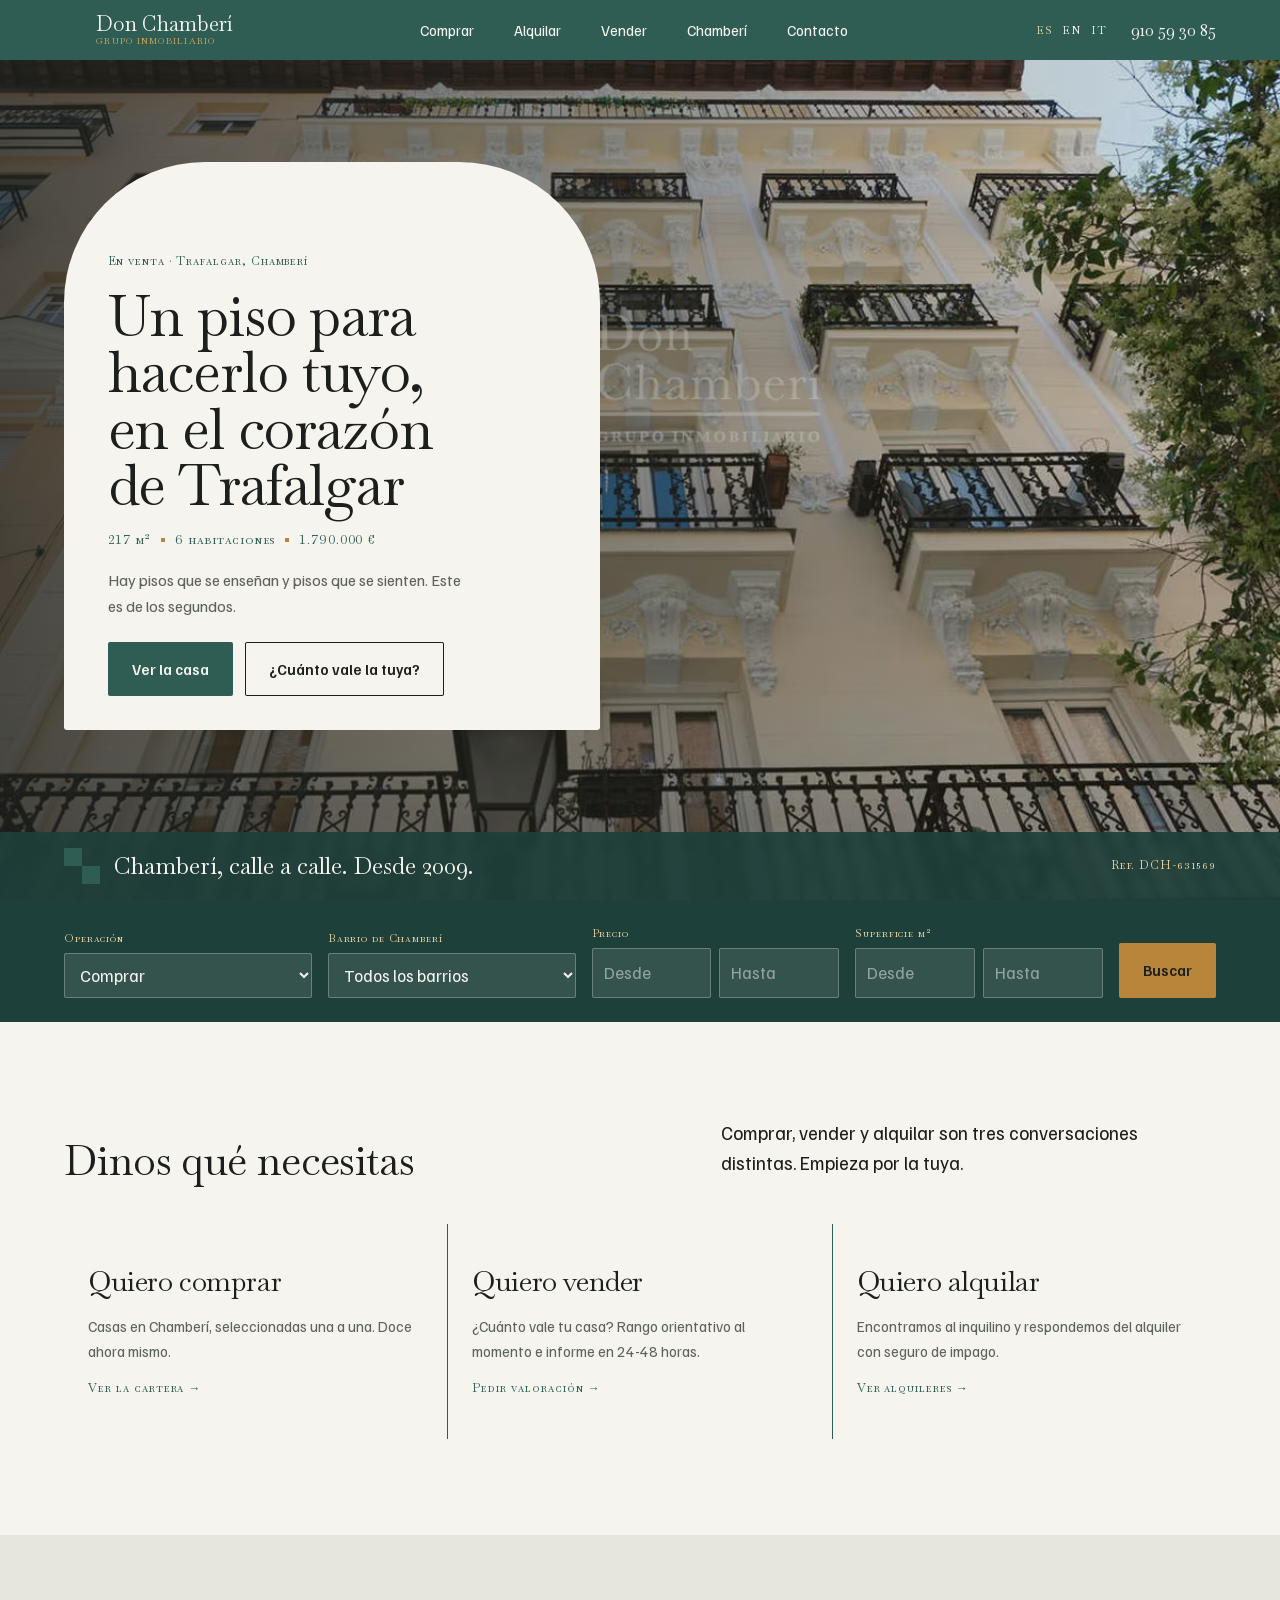
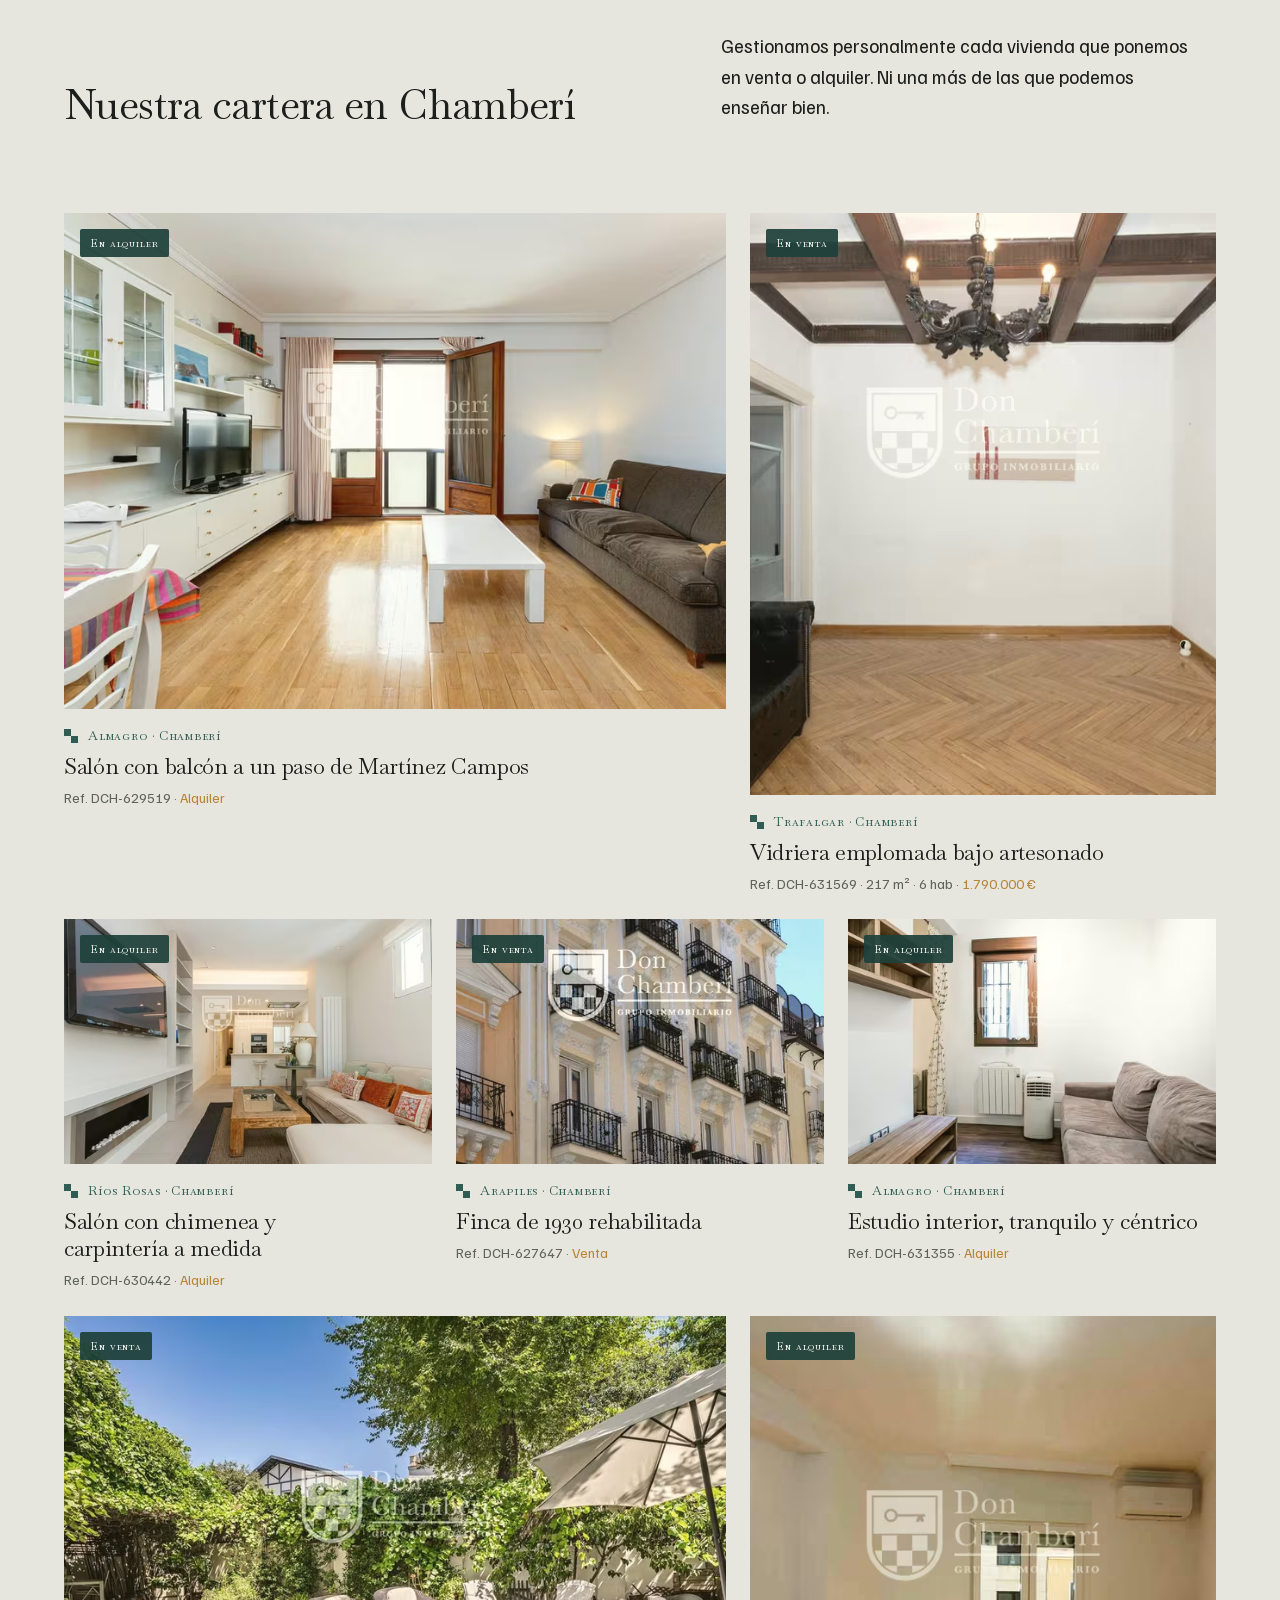
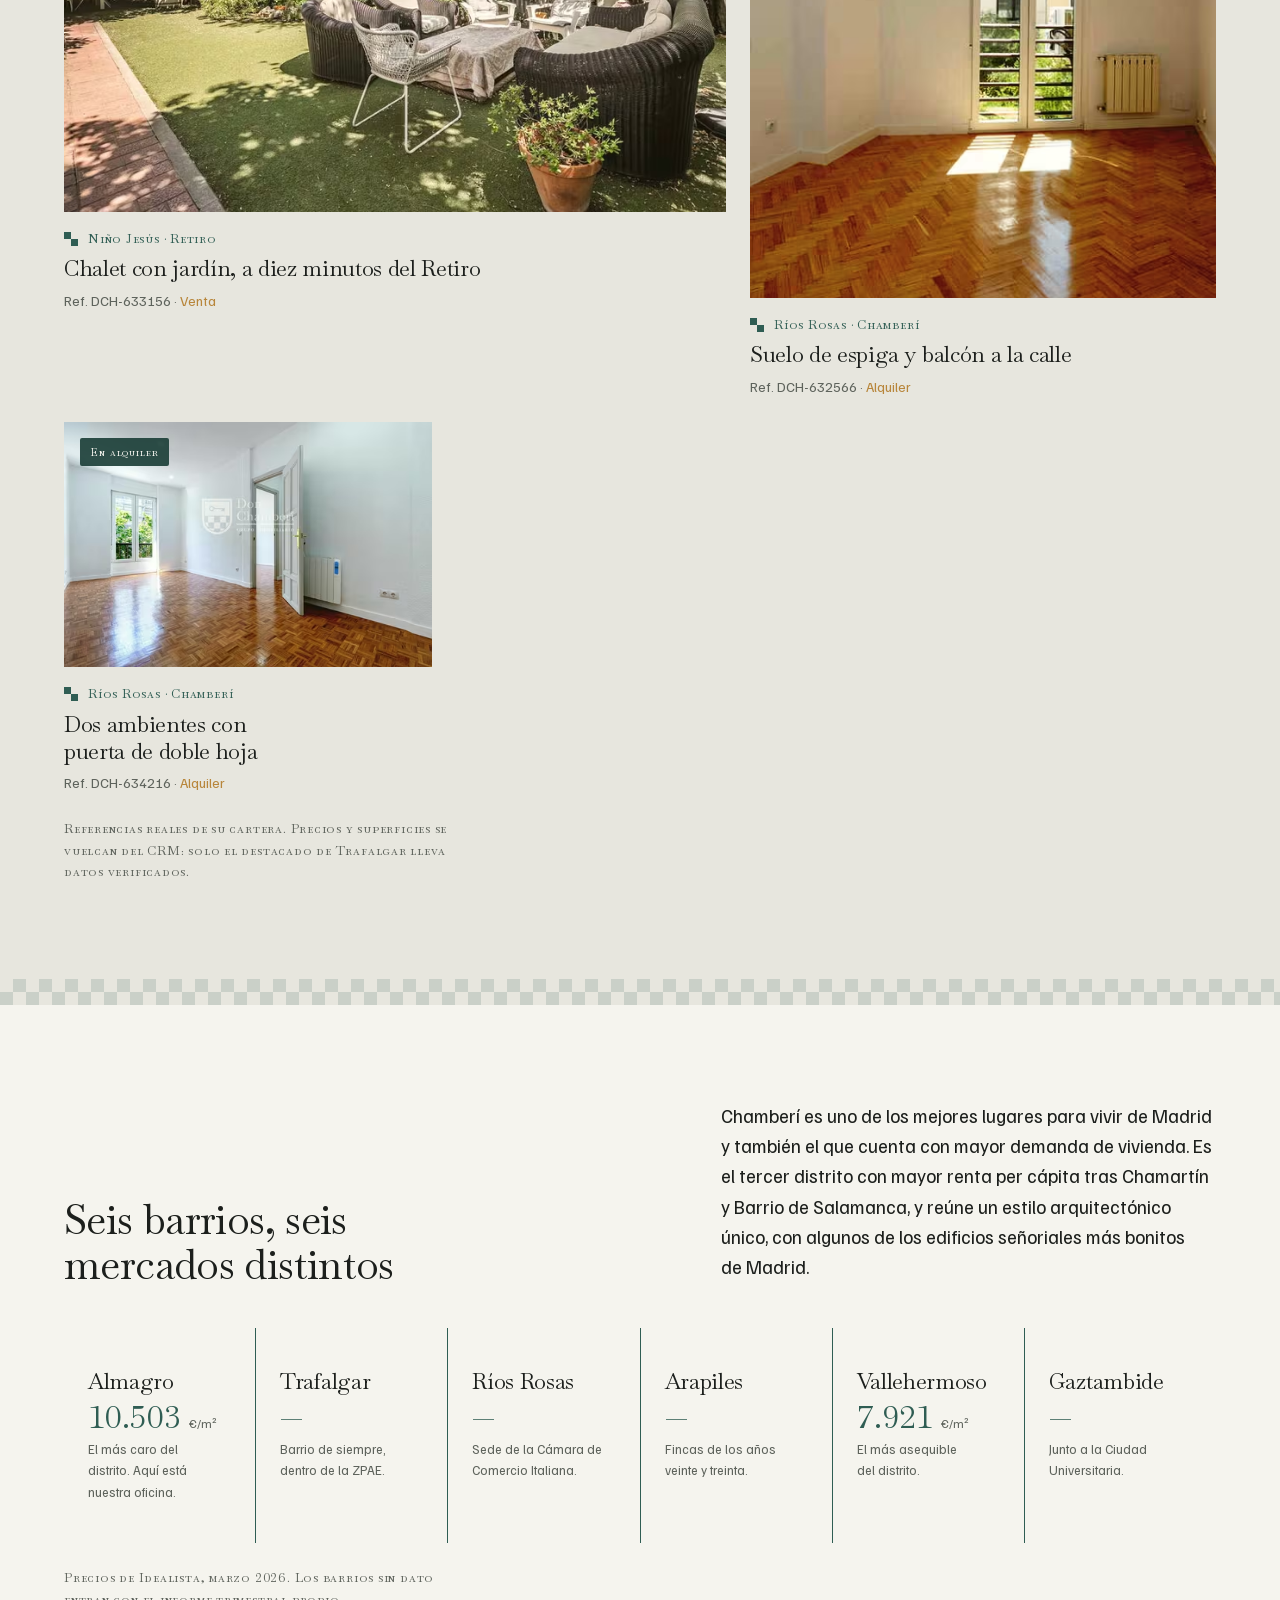
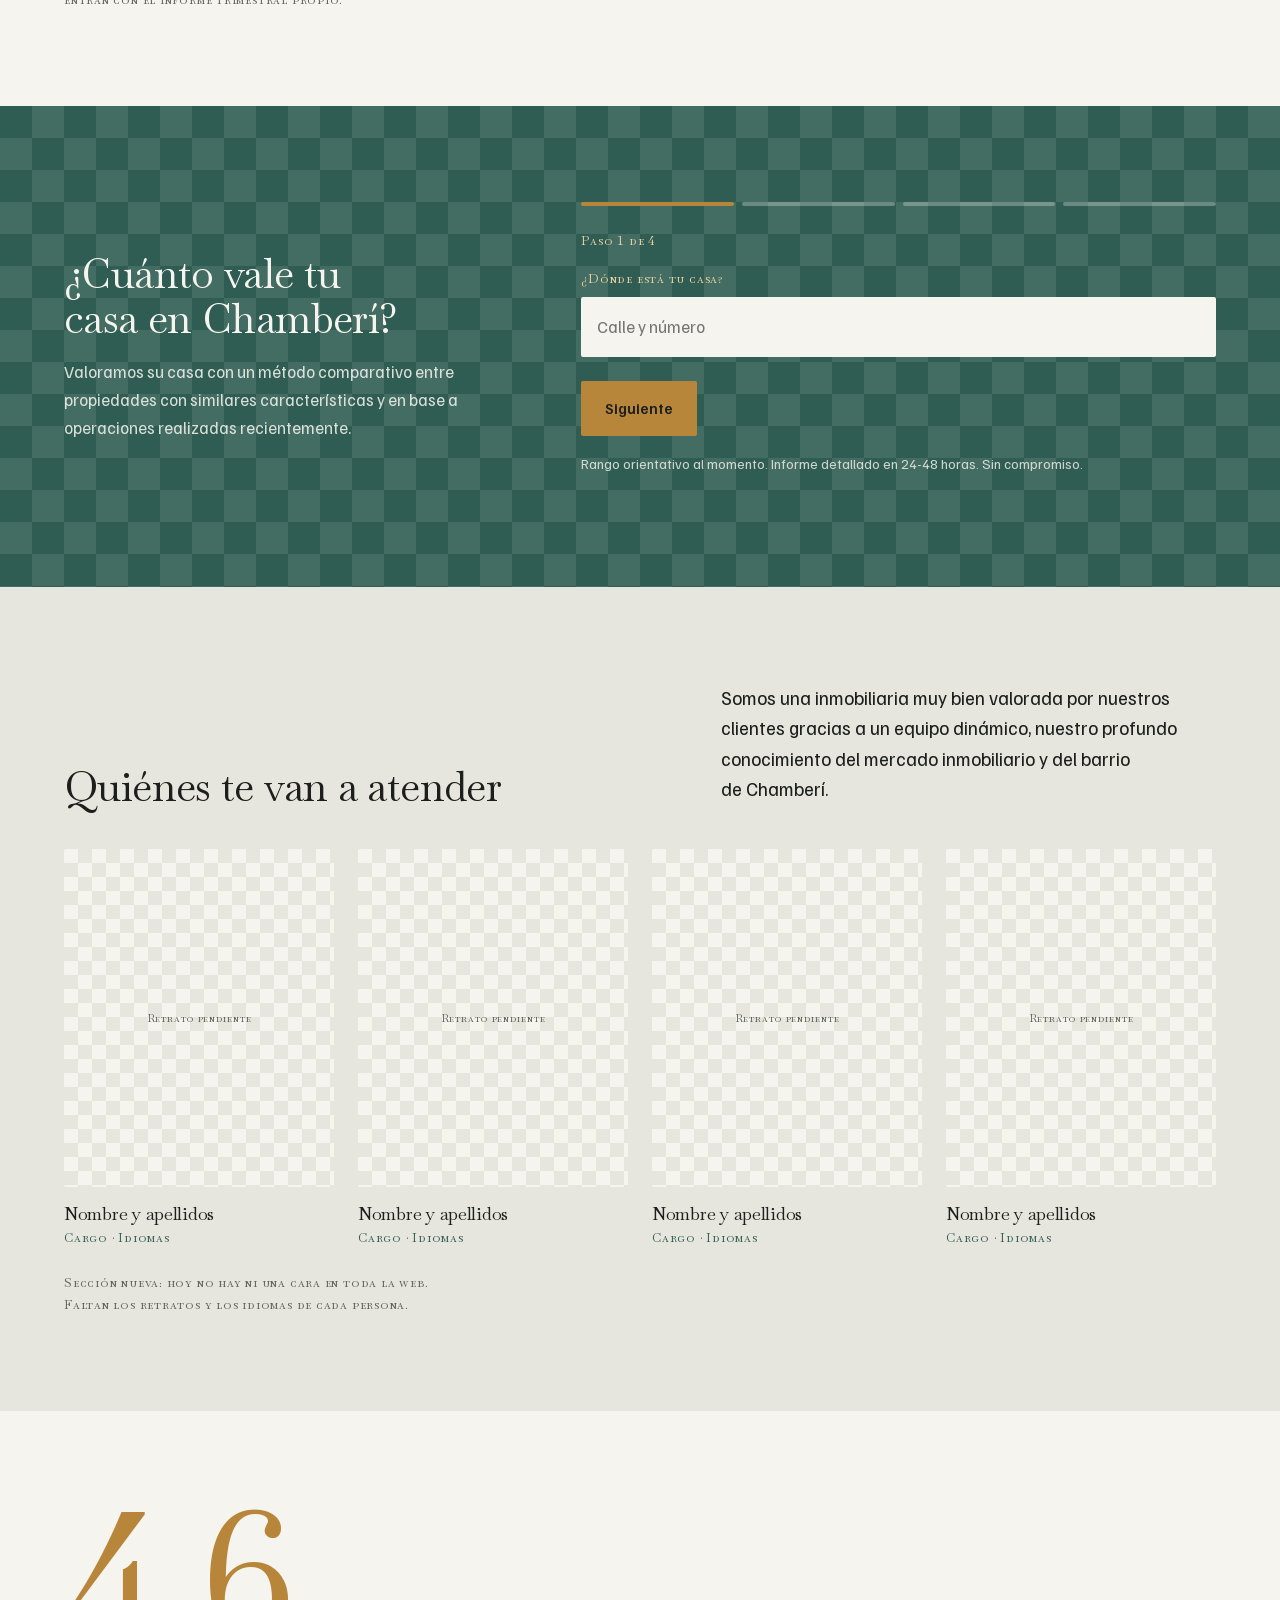
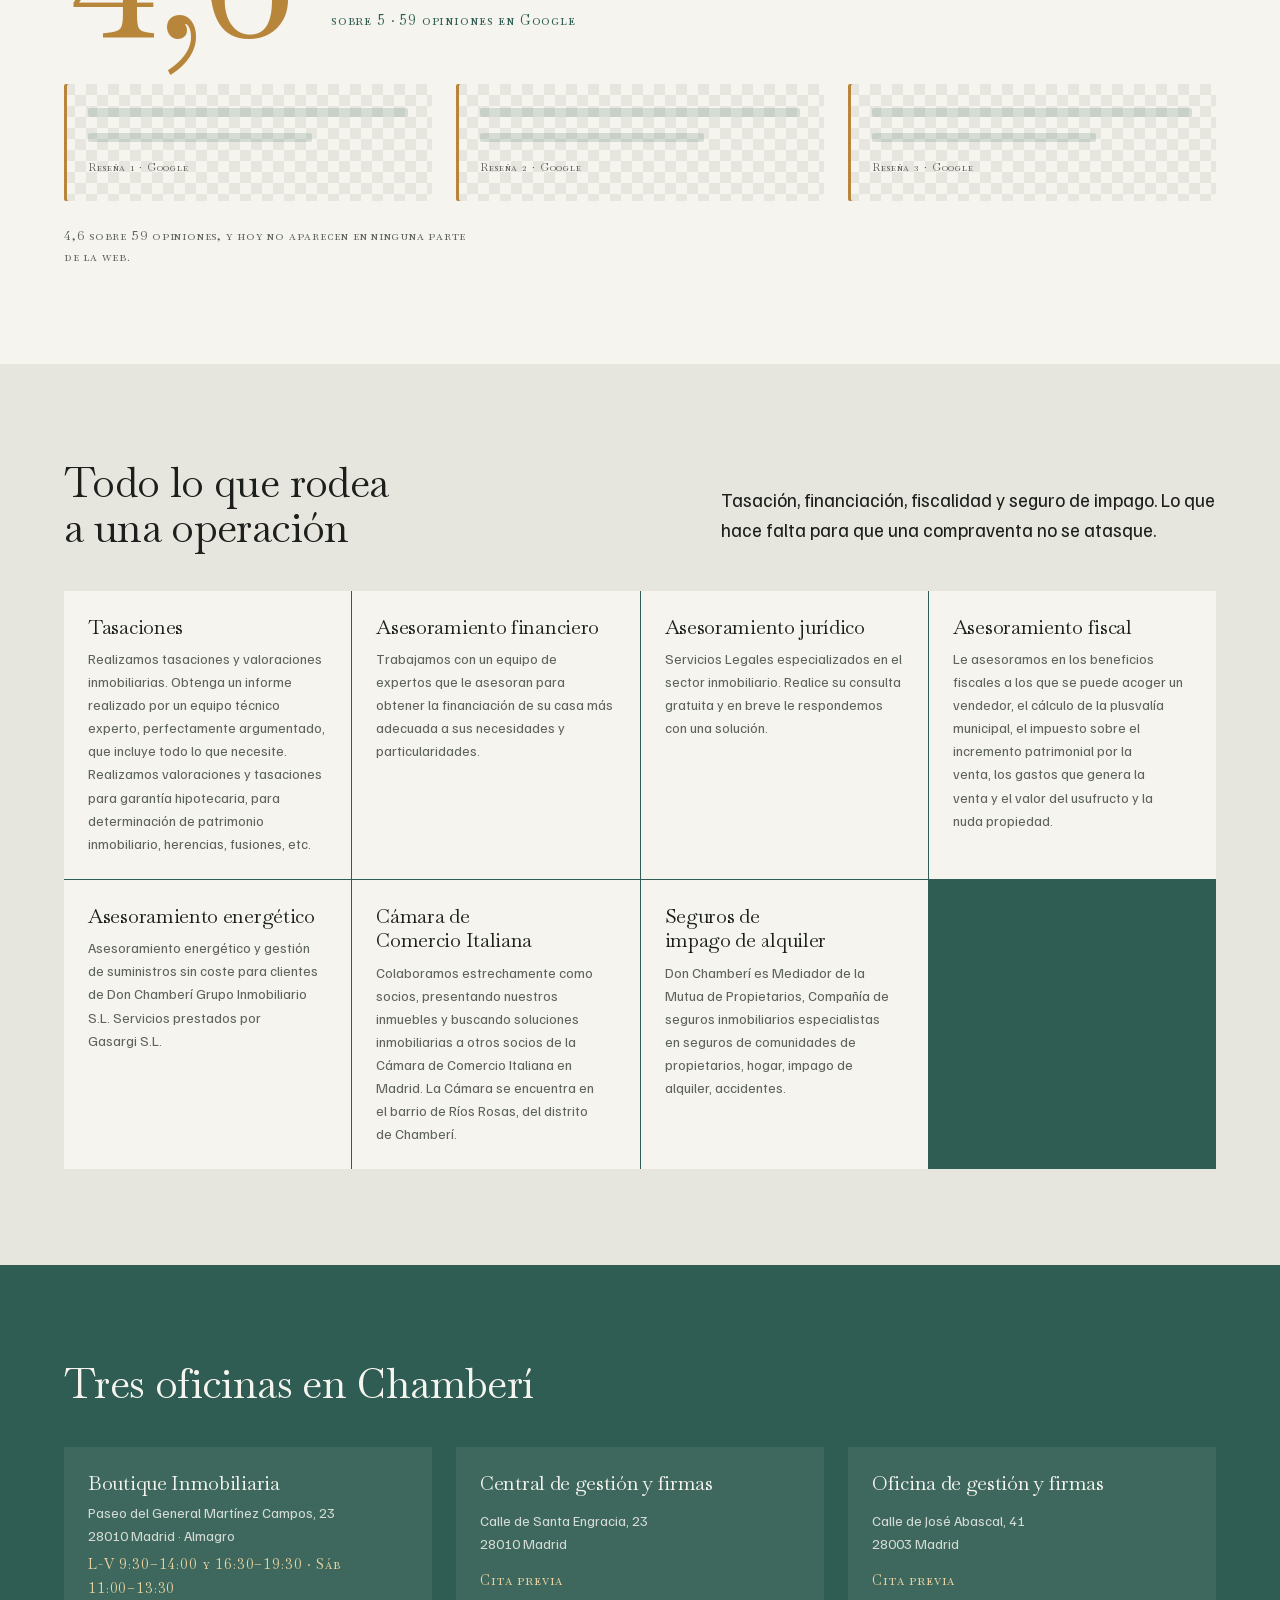
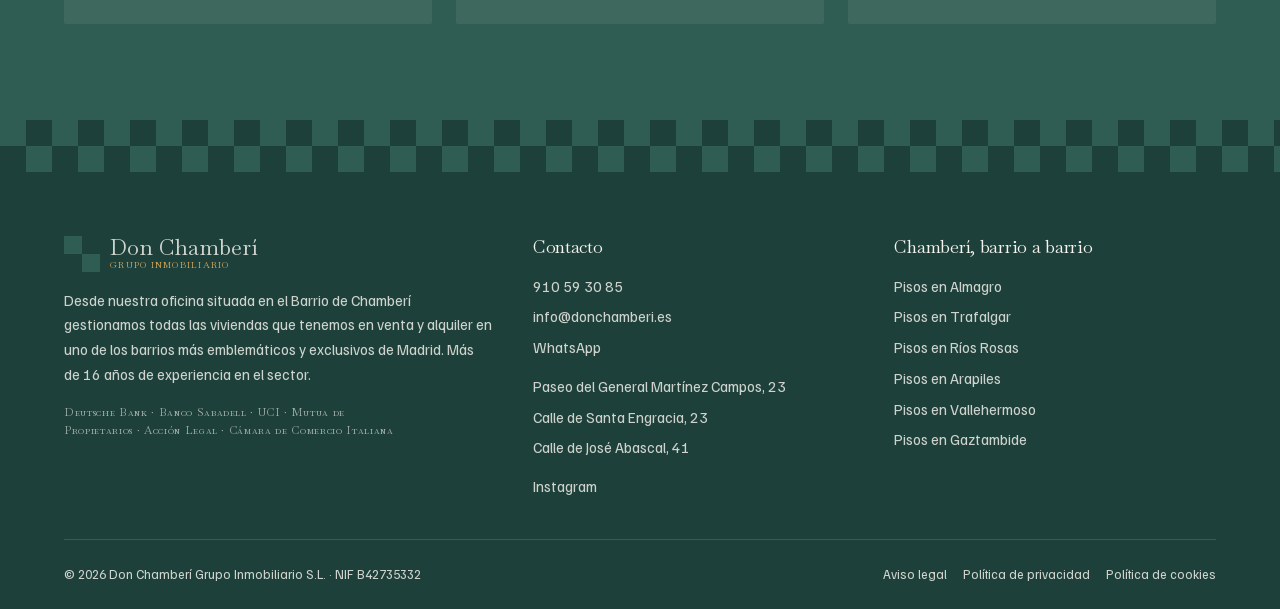
==== index.html @ bcaf6f5d "fix: devolver el copy del cliente a su texto literal La pasada de diseño tocó texto sin anotarlo en " ====
<!DOCTYPE html>
<html lang="es">
<head>
<meta charset="UTF-8">
<script>document.documentElement.classList.add('js')</script>
<meta name="viewport" content="width=device-width, initial-scale=1">
<title>Inmobiliaria en Chamberí, Madrid | Don Chamberí</title>
<meta name="description" content="Inmobiliaria Don Chamberí, tu mejor opción para comprar, vender o alquilar propiedades en Chamberí. Servicio personalizado y asesoramiento experto. ¡Llámanos al 910 59 30 85!">
<meta name="theme-color" content="#2F5D53">
<link rel="canonical" href="https://www.donchamberi.es/">
<meta property="og:type" content="website">
<meta property="og:locale" content="es_ES">
<meta property="og:title" content="Inmobiliaria en Chamberí, Madrid | Don Chamberí">
<meta property="og:description" content="Chamberí, calle a calle. Desde 2009. Compra, venta y alquiler en Almagro, Trafalgar, Ríos Rosas, Arapiles, Vallehermoso y Gaztambide.">
<meta property="og:image" content="https://www.donchamberi.es/assets/img/hero-fachada-arapiles-1200.webp">
<meta name="twitter:card" content="summary_large_image">
<link rel="preload" href="assets/fonts/baskervville.woff2" as="font" type="font/woff2" crossorigin>
<link rel="preload" href="assets/fonts/familjen-grotesk.woff2" as="font" type="font/woff2" crossorigin>
<link rel="stylesheet" href="assets/css/global.css">
<link rel="stylesheet" href="assets/css/home.css">
<link rel="icon" href="data:image/svg+xml,<svg xmlns='http://www.w3.org/2000/svg' viewBox='0 0 32 32'><rect width='32' height='32' fill='%232F5D53'/><rect x='6' y='6' width='10' height='10' fill='%23F5F4EE'/><rect x='16' y='16' width='10' height='10' fill='%23F5F4EE'/></svg>">
</head>
<body>
<a class="salta" href="#principal">Saltar al contenido</a>

<header class="cab">
  <div class="env cab__fila">
    <a class="cab__marca" href="#principal">
      <span class="damero" aria-hidden="true"><i></i><i></i><i></i><i></i></span>
      <span>Don Chamberí<small>GRUPO INMOBILIARIO</small></span>
    </a>
    <nav class="cab__nav" aria-label="Principal">
      <a class="cab__link" href="#cartera">Comprar</a>
      <a class="cab__link" href="#cartera">Alquilar</a>
      <a class="cab__link" href="#valorar">Vender</a>
      <a class="cab__link" href="#barrios">Chamberí</a>
      <a class="cab__link" href="#oficinas">Contacto</a>
    </nav>
    <div class="cab__der">
      <div class="cab__idiomas"><a href="#" aria-current="page">ES</a><a href="#">EN</a><a href="#">IT</a></div>
      <a class="cab__tel" href="tel:+34910593085">910 59 30 85</a>
    </div>
  </div>
</header>

<main id="principal">

<!-- ============ HERO: EL PORTAL ============ -->
<section class="hero" aria-labelledby="t-hero">
  <figure class="hero__fachada">
    <picture>
      <source type="image/avif" sizes="100vw"
        srcset="assets/img/hero-fachada-arapiles-480.avif 480w, assets/img/hero-fachada-arapiles-768.avif 768w, assets/img/hero-fachada-arapiles-1200.avif 1200w">
      <img src="assets/img/hero-fachada-arapiles-1200.webp" sizes="100vw"
        srcset="assets/img/hero-fachada-arapiles-480.webp 480w, assets/img/hero-fachada-arapiles-768.webp 768w, assets/img/hero-fachada-arapiles-1200.webp 1200w"
        width="1067" height="800" fetchpriority="high" decoding="async"
        alt="Fachada de finca señorial de Chamberí con balcones de forja negra y farola de fundición">
    </picture>
  </figure>
  <div class="hero__scrim" aria-hidden="true"></div>

  <div class="hero__portal">
    <div class="hero__arco">
      <p class="hero__op">En venta · Trafalgar, Chamberí</p>
      <h1 class="hero__titulo" id="t-hero">Un piso para hacerlo tuyo, en el corazón de Trafalgar</h1>
      <p class="hero__datos">
        <span class="versal">217 m²</span><span class="hero__sep"></span>
        <span class="versal">6 habitaciones</span><span class="hero__sep"></span>
        <span class="versal">1.790.000 €</span>
      </p>
      <p class="hero__cita">Hay pisos que se enseñan y pisos que se sienten. Este es de los segundos.</p>
      <p class="hero__acciones">
        <a class="btn" href="#cartera">Ver la casa</a>
        <a class="btn btn--linea" href="#valorar">¿Cuánto vale la tuya?</a>
      </p>
    </div>
  </div>

  <div class="hero__pie">
    <div class="env">
      <p class="hero__lema">
        <span class="damero damero--grande" aria-hidden="true"><i></i><i></i><i></i><i></i></span>
        Chamberí, calle a calle. Desde 2009.
      </p>
      <p class="hero__ref">Ref. DCH-631569</p>
    </div>
  </div>
</section>

<!-- ============ BUSCADOR ============ -->
<section class="busca" id="buscador" aria-labelledby="t-busca">
  <h2 class="oculto" id="t-busca">Buscar vivienda</h2>
  <form class="env busca__fila">
    <label class="campo"><span>Operación</span>
      <select name="operacion"><option>Comprar</option><option>Alquilar</option></select></label>
    <label class="campo"><span>Barrio de Chamberí</span>
      <select name="barrio">
        <option>Todos los barrios</option><option>Almagro</option><option>Trafalgar</option>
        <option>Ríos Rosas</option><option>Arapiles</option><option>Vallehermoso</option><option>Gaztambide</option>
      </select></label>
    <div class="campo"><span>Precio</span>
      <div class="busca__par">
        <input type="text" inputmode="numeric" name="precio_min" placeholder="Desde" aria-label="Precio mínimo">
        <input type="text" inputmode="numeric" name="precio_max" placeholder="Hasta" aria-label="Precio máximo">
      </div></div>
    <div class="campo"><span>Superficie m²</span>
      <div class="busca__par">
        <input type="text" inputmode="numeric" name="m2_min" placeholder="Desde" aria-label="Superficie mínima">
        <input type="text" inputmode="numeric" name="m2_max" placeholder="Hasta" aria-label="Superficie máxima">
      </div></div>
    <button class="btn btn--ocre" type="submit">Buscar</button>
  </form>
</section>

<!-- ============ TRES PUERTAS ============ -->
<section class="seccion seccion--hueso" aria-labelledby="t-puertas">
  <div class="env">
    <div class="cabecera-seccion entra"><h2 id="t-puertas">Dinos qué necesitas</h2><p class="lead">Comprar, vender y alquilar son tres conversaciones distintas. Empieza por la tuya.</p></div>
  </div>
  <div class="env"><div class="puertas entra" data-r="1">
    <a class="puerta" href="#cartera"><h3>Quiero comprar</h3>
      <p>Casas en Chamberí, seleccionadas una a una. Doce ahora mismo.</p>
      <span class="puerta__ir">Ver la cartera →</span></a>
    <a class="puerta" href="#valorar"><h3>Quiero vender</h3>
      <p>¿Cuánto vale tu casa? Rango orientativo al momento e informe en 24-48 horas.</p>
      <span class="puerta__ir">Pedir valoración →</span></a>
    <a class="puerta" href="#cartera"><h3>Quiero alquilar</h3>
      <p>Encontramos al inquilino y respondemos del alquiler con seguro de impago.</p>
      <span class="puerta__ir">Ver alquileres →</span></a>
  </div></div>
</section>

<!-- ============ LA CARTERA ============ -->
<section class="seccion" id="cartera" aria-labelledby="t-cartera">
  <div class="env">
    <div class="cabecera-seccion entra">
      <h2 id="t-cartera">Nuestra cartera en Chamberí</h2>
      <p class="lead">Gestionamos personalmente cada vivienda que ponemos en venta o alquiler. Ni una más de las que podemos enseñar bien.</p>
    </div>
    <p class="cartera__cuenta entra" data-r="1" style="margin-top:var(--e3)">12 casas ahora mismo</p>

    <div class="solado__rejilla">

      <article class="ficha entra">
        <figure class="marco"><span class="ficha__estado">En alquiler</span>
          <picture><source type="image/avif" sizes="(min-width:1080px) 55vw, (min-width:680px) 50vw, 100vw" srcset="assets/img/piso-almagro-salon-480.avif 480w, assets/img/piso-almagro-salon-768.avif 768w, assets/img/piso-almagro-salon-1200.avif 1200w">
          <img class="marco__foto" src="assets/img/piso-almagro-salon-768.webp" loading="lazy" decoding="async" sizes="(min-width:1080px) 55vw, (min-width:680px) 50vw, 100vw" srcset="assets/img/piso-almagro-salon-480.webp 480w, assets/img/piso-almagro-salon-768.webp 768w, assets/img/piso-almagro-salon-1200.webp 1200w" width="1067" height="800" alt="Salón luminoso con parquet y balcón en un piso de Almagro, Chamberí"></picture>
        </figure>
        <div class="ficha__cuerpo">
          <p class="ficha__barrio"><span class="damero" aria-hidden="true" style="width:14px;height:14px"><i></i><i></i><i></i><i></i></span><span class="versal">Almagro · Chamberí</span></p>
          <h3 class="ficha__titulo">Salón con balcón a un paso de Martínez Campos</h3>
          <p class="ficha__meta">Ref. DCH-629519 · <b>Alquiler</b></p>
        </div>
      </article>

      <article class="ficha entra" data-r="1">
        <figure class="marco"><span class="ficha__estado">En venta</span>
          <picture><source type="image/avif" sizes="(min-width:1080px) 40vw, (min-width:680px) 50vw, 100vw" srcset="assets/img/piso-trafalgar-vidriera-480.avif 480w">
          <img class="marco__foto" src="assets/img/piso-trafalgar-vidriera-480.webp" loading="lazy" decoding="async" sizes="(min-width:1080px) 40vw, (min-width:680px) 50vw, 100vw" srcset="assets/img/piso-trafalgar-vidriera-480.webp 480w" width="600" height="800" alt="Vidriera emplomada de arco apuntado bajo techo con vigas, en un piso de Trafalgar"></picture>
        </figure>
        <div class="ficha__cuerpo">
          <p class="ficha__barrio"><span class="damero" aria-hidden="true" style="width:14px;height:14px"><i></i><i></i><i></i><i></i></span><span class="versal">Trafalgar · Chamberí</span></p>
          <h3 class="ficha__titulo">Vidriera emplomada bajo artesonado</h3>
          <p class="ficha__meta">Ref. DCH-631569 · 217 m² · 6 hab · <b>1.790.000 €</b></p>
        </div>
      </article>

      <article class="ficha entra" data-r="2">
        <figure class="marco"><span class="ficha__estado">En alquiler</span>
          <picture><source type="image/avif" sizes="(min-width:1080px) 30vw, (min-width:680px) 50vw, 100vw" srcset="assets/img/piso-rios-rosas-chimenea-480.avif 480w, assets/img/piso-rios-rosas-chimenea-768.avif 768w">
          <img class="marco__foto" src="assets/img/piso-rios-rosas-chimenea-768.webp" loading="lazy" decoding="async" sizes="(min-width:1080px) 30vw, (min-width:680px) 50vw, 100vw" srcset="assets/img/piso-rios-rosas-chimenea-480.webp 480w, assets/img/piso-rios-rosas-chimenea-768.webp 768w" width="1200" height="800" alt="Salón con chimenea empotrada y estanterías a medida en Ríos Rosas"></picture>
        </figure>
        <div class="ficha__cuerpo">
          <p class="ficha__barrio"><span class="damero" aria-hidden="true" style="width:14px;height:14px"><i></i><i></i><i></i><i></i></span><span class="versal">Ríos Rosas · Chamberí</span></p>
          <h3 class="ficha__titulo">Salón con chimenea y carpintería a medida</h3>
          <p class="ficha__meta">Ref. DCH-630442 · <b>Alquiler</b></p>
        </div>
      </article>

      <article class="ficha entra" data-r="3">
        <figure class="marco"><span class="ficha__estado">En venta</span>
          <picture><source type="image/avif" sizes="(min-width:1080px) 30vw, (min-width:680px) 50vw, 100vw" srcset="assets/img/barrio-fachada-senorial-480.avif 480w">
          <img class="marco__foto" src="assets/img/barrio-fachada-senorial-480.webp" loading="lazy" decoding="async" sizes="(min-width:1080px) 30vw, (min-width:680px) 50vw, 100vw" srcset="assets/img/barrio-fachada-senorial-480.webp 480w" width="600" height="800" alt="Fachada de finca señorial con balcones de forja y ménsulas de piedra en Arapiles"></picture>
        </figure>
        <div class="ficha__cuerpo">
          <p class="ficha__barrio"><span class="damero" aria-hidden="true" style="width:14px;height:14px"><i></i><i></i><i></i><i></i></span><span class="versal">Arapiles · Chamberí</span></p>
          <h3 class="ficha__titulo">Finca de 1930 rehabilitada</h3>
          <p class="ficha__meta">Ref. DCH-627647 · <b>Venta</b></p>
        </div>
      </article>

      <article class="ficha entra" data-r="4">
        <figure class="marco"><span class="ficha__estado">En alquiler</span>
          <picture><source type="image/avif" sizes="(min-width:1080px) 30vw, (min-width:680px) 50vw, 100vw" srcset="assets/img/piso-almagro-estar-480.avif 480w, assets/img/piso-almagro-estar-768.avif 768w">
          <img class="marco__foto" src="assets/img/piso-almagro-estar-768.webp" loading="lazy" decoding="async" sizes="(min-width:1080px) 30vw, (min-width:680px) 50vw, 100vw" srcset="assets/img/piso-almagro-estar-480.webp 480w, assets/img/piso-almagro-estar-768.webp 768w" width="1012" height="675" alt="Sala de estar con ventana enrejada y estantería de obra en Almagro"></picture>
        </figure>
        <div class="ficha__cuerpo">
          <p class="ficha__barrio"><span class="damero" aria-hidden="true" style="width:14px;height:14px"><i></i><i></i><i></i><i></i></span><span class="versal">Almagro · Chamberí</span></p>
          <h3 class="ficha__titulo">Estudio interior, tranquilo y céntrico</h3>
          <p class="ficha__meta">Ref. DCH-631355 · <b>Alquiler</b></p>
        </div>
      </article>

      <article class="ficha entra">
        <figure class="marco"><span class="ficha__estado">En venta</span>
          <picture><source type="image/avif" sizes="(min-width:1080px) 55vw, (min-width:680px) 50vw, 100vw" srcset="assets/img/chalet-nino-jesus-jardin-480.avif 480w, assets/img/chalet-nino-jesus-jardin-768.avif 768w, assets/img/chalet-nino-jesus-jardin-1200.avif 1200w">
          <img class="marco__foto" src="assets/img/chalet-nino-jesus-jardin-768.webp" loading="lazy" decoding="async" sizes="(min-width:1080px) 55vw, (min-width:680px) 50vw, 100vw" srcset="assets/img/chalet-nino-jesus-jardin-480.webp 480w, assets/img/chalet-nino-jesus-jardin-768.webp 768w, assets/img/chalet-nino-jesus-jardin-1200.webp 1200w" width="1065" height="799" alt="Jardín con sombrilla y mobiliario de exterior en un chalet del Niño Jesús"></picture>
        </figure>
        <div class="ficha__cuerpo">
          <p class="ficha__barrio"><span class="damero" aria-hidden="true" style="width:14px;height:14px"><i></i><i></i><i></i><i></i></span><span class="versal">Niño Jesús · Retiro</span></p>
          <h3 class="ficha__titulo">Chalet con jardín, a diez minutos del Retiro</h3>
          <p class="ficha__meta">Ref. DCH-633156 · <b>Venta</b></p>
        </div>
      </article>

      <article class="ficha entra" data-r="1">
        <figure class="marco"><span class="ficha__estado">En alquiler</span>
          <picture><source type="image/avif" sizes="(min-width:1080px) 40vw, (min-width:680px) 50vw, 100vw" srcset="assets/img/piso-rios-rosas-vacio-480.avif 480w">
          <img class="marco__foto" src="assets/img/piso-rios-rosas-vacio-480.webp" loading="lazy" decoding="async" sizes="(min-width:1080px) 40vw, (min-width:680px) 50vw, 100vw" srcset="assets/img/piso-rios-rosas-vacio-480.webp 480w" width="600" height="800" alt="Estancia vacía con suelo de espiga y balcón a la calle en Ríos Rosas"></picture>
        </figure>
        <div class="ficha__cuerpo">
          <p class="ficha__barrio"><span class="damero" aria-hidden="true" style="width:14px;height:14px"><i></i><i></i><i></i><i></i></span><span class="versal">Ríos Rosas · Chamberí</span></p>
          <h3 class="ficha__titulo">Suelo de espiga y balcón a la calle</h3>
          <p class="ficha__meta">Ref. DCH-632566 · <b>Alquiler</b></p>
        </div>
      </article>

      <article class="ficha entra" data-r="2">
        <figure class="marco"><span class="ficha__estado">En alquiler</span>
          <picture><source type="image/avif" sizes="(min-width:1080px) 30vw, (min-width:680px) 50vw, 100vw" srcset="assets/img/piso-rios-rosas-parquet-480.avif 480w, assets/img/piso-rios-rosas-parquet-768.avif 768w">
          <img class="marco__foto" src="assets/img/piso-rios-rosas-parquet-768.webp" loading="lazy" decoding="async" sizes="(min-width:1080px) 30vw, (min-width:680px) 50vw, 100vw" srcset="assets/img/piso-rios-rosas-parquet-480.webp 480w, assets/img/piso-rios-rosas-parquet-768.webp 768w" width="1200" height="800" alt="Habitación con parquet de espiga y puerta de doble hoja en Ríos Rosas"></picture>
        </figure>
        <div class="ficha__cuerpo">
          <p class="ficha__barrio"><span class="damero" aria-hidden="true" style="width:14px;height:14px"><i></i><i></i><i></i><i></i></span><span class="versal">Ríos Rosas · Chamberí</span></p>
          <h3 class="ficha__titulo">Dos ambientes con puerta de doble hoja</h3>
          <p class="ficha__meta">Ref. DCH-634216 · <b>Alquiler</b></p>
        </div>
      </article>

    </div>
    <p class="versal entra" style="margin-top:var(--e3);color:var(--grafito)">Referencias reales de su cartera. Precios y superficies se vuelcan del CRM: solo el destacado de Trafalgar lleva datos verificados.</p>
  </div>
</section>

<div class="solado" aria-hidden="true"></div>

<!-- ============ BARRIOS ============ -->
<section class="seccion seccion--hueso" id="barrios" aria-labelledby="t-barrios">
  <div class="env">
    <div class="cabecera-seccion entra">
      <h2 id="t-barrios">Seis barrios, seis mercados distintos</h2>
      <p class="lead">Chamberí es uno de los mejores lugares para vivir de Madrid y también el que cuenta con mayor demanda de vivienda. Es el tercer distrito con mayor renta per cápita tras Chamartín y Barrio de Salamanca, y reúne un estilo arquitectónico único, con algunos de los edificios señoriales más bonitos de Madrid.</p>
    </div>
  </div>
  <div class="env"><div class="barrios__rejilla entra" data-r="2">
    <div class="barrio"><h3>Almagro</h3><p class="barrio__precio">10.503 <small>€/m²</small></p><p class="barrio__nota">El más caro del distrito. Aquí está nuestra oficina.</p></div>
    <div class="barrio"><h3>Trafalgar</h3><p class="barrio__precio">—</p><p class="barrio__nota">Barrio de siempre, dentro de la ZPAE.</p></div>
    <div class="barrio"><h3>Ríos Rosas</h3><p class="barrio__precio">—</p><p class="barrio__nota">Sede de la Cámara de Comercio Italiana.</p></div>
    <div class="barrio"><h3>Arapiles</h3><p class="barrio__precio">—</p><p class="barrio__nota">Fincas de los años veinte y treinta.</p></div>
    <div class="barrio"><h3>Vallehermoso</h3><p class="barrio__precio">7.921 <small>€/m²</small></p><p class="barrio__nota">El más asequible del distrito.</p></div>
    <div class="barrio"><h3>Gaztambide</h3><p class="barrio__precio">—</p><p class="barrio__nota">Junto a la Ciudad Universitaria.</p></div>
  </div></div>
  <div class="env">
    <p class="versal entra" style="margin-top:var(--e3);color:var(--grafito)">Precios de Idealista, marzo 2026. Los barrios sin dato entran con el informe trimestral propio.</p>
  </div>
</section>

<!-- ============ VALORACIÓN ============ -->
<section class="seccion valora" id="valorar" aria-labelledby="t-valorar">
  <div class="valora__fondo" aria-hidden="true"></div>
  <div class="env valora__env sobre-verde">
    <div class="valora__rejilla">
      <div>
        <h2 class="entra" id="t-valorar" style="color:var(--hueso)">¿Cuánto vale tu casa en Chamberí?</h2>
        <p class="entra" data-r="1" style="color:rgba(245,244,238,.86);margin-top:var(--e2)">Valoramos su casa con un método comparativo entre propiedades con similares características y en base a operaciones realizadas recientemente.</p>
      </div>
      <form class="entra" data-r="2" id="form-valora">
        <div class="pasos" aria-hidden="true"><span class="paso" data-activo></span><span class="paso"></span><span class="paso"></span><span class="paso"></span></div>
        <p class="versal" style="color:var(--ocre-texto);margin-bottom:var(--e2)">Paso 1 de 4</p>
        <div class="valora__campo">
          <label for="dir">¿Dónde está tu casa?</label>
          <input id="dir" name="dir" type="text" placeholder="Calle y número" autocomplete="street-address">
        </div>
        <p style="margin-top:var(--e3)"><button class="btn btn--ocre" type="submit">Siguiente</button></p>
        <p class="valora__nota">Rango orientativo al momento. Informe detallado en 24-48 horas. Sin compromiso.</p>
        <p class="valora__nota" role="status" id="valora-estado"></p>
      </form>
    </div>
  </div>
</section>

<!-- ============ EQUIPO ============ -->
<section class="seccion" aria-labelledby="t-equipo">
  <div class="env">
    <div class="cabecera-seccion entra"><h2 id="t-equipo">Quiénes te van a atender</h2>
    <p class="lead">Somos una inmobiliaria muy bien valorada por nuestros clientes gracias a un equipo dinámico, nuestro profundo conocimiento del mercado inmobiliario y del barrio de Chamberí.</p></div>
    <div class="equipo__rejilla">
      <div class="persona entra"><div class="persona__hueco"><span>Retrato pendiente</span></div><div class="persona__pie"><h3 style="font-size:1.125rem">Nombre y apellidos</h3><p class="versal">Cargo · Idiomas</p></div></div>
      <div class="persona entra" data-r="1"><div class="persona__hueco"><span>Retrato pendiente</span></div><div class="persona__pie"><h3 style="font-size:1.125rem">Nombre y apellidos</h3><p class="versal">Cargo · Idiomas</p></div></div>
      <div class="persona entra" data-r="2"><div class="persona__hueco"><span>Retrato pendiente</span></div><div class="persona__pie"><h3 style="font-size:1.125rem">Nombre y apellidos</h3><p class="versal">Cargo · Idiomas</p></div></div>
      <div class="persona entra" data-r="3"><div class="persona__hueco"><span>Retrato pendiente</span></div><div class="persona__pie"><h3 style="font-size:1.125rem">Nombre y apellidos</h3><p class="versal">Cargo · Idiomas</p></div></div>
    </div>
    <p class="versal entra" style="margin-top:var(--e3);color:var(--grafito)">Sección nueva: hoy no hay ni una cara en toda la web. Faltan los retratos y los idiomas de cada persona.</p>
  </div>
</section>

<!-- ============ RESEÑAS ============ -->
<section class="seccion seccion--hueso" aria-labelledby="t-op">
  <div class="env">
    <h2 class="oculto" id="t-op">Opiniones de clientes</h2>
    <p class="op entra"><span class="op__nota">4,6</span><span class="versal">sobre 5 · 59 opiniones en Google</span></p>
    <div class="op__rejilla">
      <figure class="op__cita op__cita--pdte entra" aria-label="Reseña pendiente"><div class="op__linea"></div><div class="op__linea"></div><figcaption class="op__firma">Reseña 1 · Google</figcaption></figure>
      <figure class="op__cita op__cita--pdte entra" data-r="1" aria-label="Reseña pendiente"><div class="op__linea"></div><div class="op__linea"></div><figcaption class="op__firma">Reseña 2 · Google</figcaption></figure>
      <figure class="op__cita op__cita--pdte entra" data-r="2" aria-label="Reseña pendiente"><div class="op__linea"></div><div class="op__linea"></div><figcaption class="op__firma">Reseña 3 · Google</figcaption></figure>
    </div>
    <p class="versal entra" style="margin-top:var(--e3);color:var(--grafito)">4,6 sobre 59 opiniones, y hoy no aparecen en ninguna parte de la web.</p>
  </div>
</section>

<!-- ============ SERVICIOS ============ -->
<section class="seccion" aria-labelledby="t-serv">
  <div class="env">
    <div class="cabecera-seccion entra"><h2 id="t-serv">Todo lo que rodea a una operación</h2><p class="lead">Tasación, financiación, fiscalidad y seguro de impago. Lo que hace falta para que una compraventa no se atasque.</p></div>
  </div>
  <div class="env"><div class="serv__rejilla entra" data-r="1">
    <div class="serv"><h3>Tasaciones</h3><p>Realizamos tasaciones y valoraciones inmobiliarias. Obtenga un informe realizado por un equipo técnico experto, perfectamente argumentado, que incluye todo lo que necesite. Realizamos valoraciones y tasaciones para garantía hipotecaria, para determinación de patrimonio inmobiliario, herencias, fusiones, etc.</p></div>
    <div class="serv"><h3>Asesoramiento financiero</h3><p>Trabajamos con un equipo de expertos que le asesoran para obtener la financiación de su casa más adecuada a sus necesidades y particularidades.</p></div>
    <div class="serv"><h3>Asesoramiento jurídico</h3><p>Servicios Legales especializados en el sector inmobiliario. Realice su consulta gratuita y en breve le respondemos con una solución.</p></div>
    <div class="serv"><h3>Asesoramiento fiscal</h3><p>Le asesoramos en los beneficios fiscales a los que se puede acoger un vendedor, el cálculo de la plusvalía municipal, el impuesto sobre el incremento patrimonial por la venta, los gastos que genera la venta y el valor del usufructo y la nuda propiedad.</p></div>
    <div class="serv"><h3>Asesoramiento energético</h3><p>Asesoramiento energético y gestión de suministros sin coste para clientes de Don Chamberí Grupo Inmobiliario S.L. Servicios prestados por Gasargi S.L.</p></div>
    <div class="serv"><h3>Cámara de Comercio Italiana</h3><p>Colaboramos estrechamente como socios, presentando nuestros inmuebles y buscando soluciones inmobiliarias a otros socios de la Cámara de Comercio Italiana en Madrid. La Cámara se encuentra en el barrio de Ríos Rosas, del distrito de Chamberí.</p></div>
    <div class="serv"><h3>Seguros de impago de alquiler</h3><p>Don Chamberí es Mediador de la Mutua de Propietarios, Compañía de seguros inmobiliarios especialistas en seguros de comunidades de propietarios, hogar, impago de alquiler, accidentes.</p></div>
  </div></div>
</section>

<!-- ============ OFICINAS ============ -->
<section class="seccion seccion--verde sobre-verde" id="oficinas" aria-labelledby="t-ofi">
  <div class="env">
    <h2 class="entra" id="t-ofi" style="color:var(--hueso)">Tres oficinas en Chamberí</h2>
    <div class="ofi__rejilla">
      <div class="ofi entra"><h3>Boutique Inmobiliaria</h3><p>Paseo del General Martínez Campos, 23<br>28010 Madrid · Almagro</p><p class="versal" style="color:var(--ocre-texto)">L-V 9:30–14:00 y 16:30–19:30 · Sáb 11:00–13:30</p></div>
      <div class="ofi entra" data-r="1"><h3>Central de gestión y firmas</h3><p>Calle de Santa Engracia, 23<br>28010 Madrid</p><p class="versal" style="color:var(--ocre-texto)">Cita previa</p></div>
      <div class="ofi entra" data-r="2"><h3>Oficina de gestión y firmas</h3><p>Calle de José Abascal, 41<br>28003 Madrid</p><p class="versal" style="color:var(--ocre-texto)">Cita previa</p></div>
    </div>
  </div>
</section>

</main>

<div class="solado solado--fuerte" aria-hidden="true"></div>

<footer class="pie">
  <div class="env">
    <div class="pie__rejilla">
      <div>
        <p class="cab__marca" style="font-size:1.4rem"><span class="damero damero--grande" aria-hidden="true"><i></i><i></i><i></i><i></i></span><span>Don Chamberí<small>GRUPO INMOBILIARIO</small></span></p>
        <p style="margin-top:var(--e2);font-size:var(--t-small)">Desde nuestra oficina situada en el Barrio de Chamberí gestionamos todas las viviendas que tenemos en venta y alquiler en uno de los barrios más emblemáticos y exclusivos de Madrid. Más de 16 años de experiencia en el sector.</p>
        <p class="pie__socios">Deutsche Bank · Banco Sabadell · UCI · Mutua de Propietarios · Acción Legal · Cámara de Comercio Italiana</p>
      </div>
      <div>
        <h3>Contacto</h3>
        <ul class="pie__lista">
          <li><a href="tel:+34910593085">910 59 30 85</a></li>
          <li><a href="mailto:info@donchamberi.es">info@donchamberi.es</a></li>
          <li><a href="https://wa.me/34910593085" rel="noopener">WhatsApp</a></li>
          <li style="margin-top:8px">Paseo del General Martínez Campos, 23</li>
          <li>Calle de Santa Engracia, 23</li>
          <li>Calle de José Abascal, 41</li>
          <li style="margin-top:8px"><a href="https://www.instagram.com/inmobiliariadonchamberi/" rel="noopener">Instagram</a></li>
        </ul>
      </div>
      <div>
        <h3>Chamberí, barrio a barrio</h3>
        <ul class="pie__lista">
          <li><a href="#barrios">Pisos en Almagro</a></li>
          <li><a href="#barrios">Pisos en Trafalgar</a></li>
          <li><a href="#barrios">Pisos en Ríos Rosas</a></li>
          <li><a href="#barrios">Pisos en Arapiles</a></li>
          <li><a href="#barrios">Pisos en Vallehermoso</a></li>
          <li><a href="#barrios">Pisos en Gaztambide</a></li>
        </ul>
      </div>
    </div>
    <div class="pie__legal">
      <p>© 2026 Don Chamberí Grupo Inmobiliario S.L. · NIF B42735332</p>
      <ul><li><a href="#">Aviso legal</a></li><li><a href="#">Política de privacidad</a></li><li><a href="#">Política de cookies</a></li></ul>
    </div>
  </div>
</footer>

<nav class="barra" aria-label="Acciones rápidas">
  <a href="tel:+34910593085"><svg width="17" height="17" viewBox="0 0 24 24" fill="none" aria-hidden="true"><path d="M5 3h4l2 5-2.5 1.5a12 12 0 006 6L16 13l5 2v4a2 2 0 01-2 2A16 16 0 013 5a2 2 0 012-2z" stroke="currentColor" stroke-width="1.7"/></svg>Llamar</a>
  <a href="https://wa.me/34910593085" rel="noopener"><svg width="17" height="17" viewBox="0 0 24 24" fill="none" aria-hidden="true"><path d="M3 21l1.6-4.3A8.5 8.5 0 1112 20.5a8.4 8.4 0 01-4.2-1.1L3 21z" stroke="currentColor" stroke-width="1.7"/></svg>WhatsApp</a>
  <a href="#valorar" data-p><svg width="17" height="17" viewBox="0 0 24 24" fill="none" aria-hidden="true"><path d="M4 20V9l8-5 8 5v11" stroke="currentColor" stroke-width="1.7"/><path d="M9 20v-6h6v6" stroke="currentColor" stroke-width="1.7"/></svg>Valorar</a>
</nav>

<script type="application/ld+json">
{"@context":"https://schema.org","@graph":[
{"@type":["RealEstateAgent","LocalBusiness"],"@id":"https://www.donchamberi.es/#agencia",
"name":"Inmobiliaria Don Chamberí","legalName":"Don Chamberi Grupo Inmobiliario S.L.","vatID":"ESB42735332",
"description":"Agencia inmobiliaria boutique especializada en el distrito de Chamberí, Madrid. Compra, venta y alquiler.",
"url":"https://www.donchamberi.es/","telephone":"+34910593085","email":"info@donchamberi.es",
"image":"https://www.donchamberi.es/assets/img/hero-fachada-arapiles-1200.webp","priceRange":"€€€",
"address":{"@type":"PostalAddress","streetAddress":"Paseo del General Martínez Campos, 23","addressLocality":"Madrid","addressRegion":"Madrid","postalCode":"28010","addressCountry":"ES"},
"openingHoursSpecification":[
{"@type":"OpeningHoursSpecification","dayOfWeek":["Monday","Tuesday","Wednesday","Thursday","Friday"],"opens":"09:30","closes":"14:00"},
{"@type":"OpeningHoursSpecification","dayOfWeek":["Monday","Tuesday","Wednesday","Thursday","Friday"],"opens":"16:30","closes":"19:30"},
{"@type":"OpeningHoursSpecification","dayOfWeek":"Saturday","opens":"11:00","closes":"13:30"}],
"areaServed":[{"@type":"Place","name":"Almagro, Chamberí"},{"@type":"Place","name":"Trafalgar, Chamberí"},{"@type":"Place","name":"Ríos Rosas, Chamberí"},{"@type":"Place","name":"Arapiles, Chamberí"},{"@type":"Place","name":"Vallehermoso, Chamberí"},{"@type":"Place","name":"Gaztambide, Chamberí"}],
"sameAs":["https://www.instagram.com/inmobiliariadonchamberi/","https://twitter.com/donchamberi_es/"],
"aggregateRating":{"@type":"AggregateRating","ratingValue":"4.6","reviewCount":"59","bestRating":"5"}},
{"@type":"WebSite","@id":"https://www.donchamberi.es/#web","url":"https://www.donchamberi.es/","name":"Inmobiliaria Don Chamberí","inLanguage":"es-ES","publisher":{"@id":"https://www.donchamberi.es/#agencia"}}
]}
</script>
<script src="assets/js/main.js" defer></script>
</body>
</html>
---- assets/css/global.css ----
/* ============================================================
   INMOBILIARIA DON CHAMBERÍ — "BALDOSA"
   Su escudo lleva un damero. Un damero es una baldosa hidráulica.
   Una baldosa hidráulica es el suelo de las fincas que venden.
   ============================================================ */

@font-face{font-family:'Baskervville';src:url('../fonts/baskervville.woff2')format('woff2');
  font-weight:400;font-display:swap;font-style:normal}
@font-face{font-family:'Baskervville SC';src:url('../fonts/baskervville-sc.woff2')format('woff2');
  font-weight:400;font-display:swap;font-style:normal}
@font-face{font-family:'Familjen Grotesk';src:url('../fonts/familjen-grotesk.woff2')format('woff2');
  font-weight:400 700;font-display:swap;font-style:normal}

:root{
  /* Paleta de baldosa hidráulica madrileña */
  --yeso:#E7E6DE;          /* yeso de moldura, frío y gris — no crema */
  --hueso:#F5F4EE;         /* el fondo claro de la baldosa */
  --tinta:#1C1F1C;         /* negro con carga verde */
  --grafito:#5E635C;
  --verde:#2F5D53;         /* verde inglés: baldosa, forja y farola */
  --verde-hondo:#1E403A;
  --verde-claro:#5C8378;
  --ocre:#B8863B;          /* el ocre de la baldosa */
  --ocre-alto:#D5A85C;
  --ocre-texto:#EBD3A2;   /* ocre legible sobre verde: 6,4:1 */

  --display:'Baskervville',Georgia,serif;
  --versal:'Baskervville SC','Baskervville',Georgia,serif;
  --ui:'Familjen Grotesk',system-ui,sans-serif;

  --t-display:clamp(2.05rem,min(4.5vw,7.2vh),3.8rem);
  --t-h2:clamp(1.8rem,min(3.4vw,4.6vh),2.7rem);
  --t-h3:1.5rem;
  --t-lead:clamp(1.0625rem,1.5vw,1.1875rem);
  --t-body:1.0625rem;
  --t-small:.9375rem;
  --t-versal:.8125rem;

  --e1:8px; --e2:16px; --e3:24px; --e4:40px;
  --e5:64px; --e6:96px; --e7:160px;
  --borde:clamp(20px,5vw,96px);
  --ancho:1440px;

  --ease-portal:cubic-bezier(.16,1,.30,1);
  --rapida:150ms; --corta:280ms; --media:520ms; --larga:900ms;
}

*,*::before,*::after{box-sizing:border-box}
*{margin:0}
html{-webkit-text-size-adjust:100%;scroll-behavior:smooth;overflow-x:hidden}
@media (prefers-reduced-motion:reduce){html{scroll-behavior:auto}}
body{
  font-family:var(--ui);font-size:var(--t-body);line-height:1.65;
  color:var(--tinta);background:var(--yeso);
  -webkit-font-smoothing:antialiased;overflow-x:hidden;
}
img,picture,svg{display:block;max-width:100%}
button,input,select,textarea{font:inherit;color:inherit}
ul{list-style:none;padding:0}
a{color:inherit;text-decoration:none}

:focus-visible{outline:2px solid var(--ocre);outline-offset:3px}
.salta{position:absolute;left:var(--borde);top:-100px;z-index:200;background:var(--ocre);
  color:var(--tinta);padding:var(--e2) var(--e3);font-weight:600;transition:top var(--rapida)}
.salta:focus{top:var(--e2)}
.oculto{position:absolute;width:1px;height:1px;overflow:hidden;clip-path:inset(50%);white-space:nowrap}

/* ============================================================
   FIRMA 1 — EL DAMERO
   Del escudo de su marca. Articula, no decora.
   ============================================================ */
.damero{
  display:grid;grid-template-columns:repeat(2,1fr);
  width:22px;height:22px;flex:none;
}
.damero i{display:block;background:transparent}
.damero i:nth-child(1),.damero i:nth-child(4){background:var(--verde)}
.sobre-verde .damero i:nth-child(1),.sobre-verde .damero i:nth-child(4){background:var(--ocre)}
.damero--grande{width:36px;height:36px}

/* Banda de damero: tejido conectivo entre secciones */
.solado{
  height:26px;
  background:
    conic-gradient(var(--verde) 90deg, transparent 90deg 180deg,
                   var(--verde) 180deg 270deg, transparent 270deg)
    0 0 / 26px 26px;
  opacity:.16;
}
.solado--fuerte{opacity:1;height:52px;
  background:conic-gradient(var(--verde-hondo) 90deg, var(--verde) 90deg 180deg,
                            var(--verde-hondo) 180deg 270deg, var(--verde) 270deg)
    0 0 / 52px 52px}

/* Índice de sección: damero en vez de filete */
.indice{display:flex;align-items:center;gap:var(--e2);margin-bottom:var(--e3)}
.indice__txt{
  font-family:var(--versal);font-size:var(--t-versal);letter-spacing:.06em;
  color:var(--verde);
}
.sobre-verde .indice__txt{color:var(--ocre-texto)}

/* ============================================================
   FIRMA 2 — EL ARCO DEL PORTAL
   Tomado de la vidriera emplomada de su propia ficha de Trafalgar.
   ============================================================ */
.arco{
  --radio:clamp(60px,14vw,150px);
  border-radius:var(--radio) var(--radio) 2px 2px;
  overflow:hidden;position:relative;background:var(--verde-hondo);
}

/* ---------- Marco de foto: la foto respira, el marco no se mueve ---------- */
.marco{position:relative;overflow:hidden;background:var(--verde-hondo);margin:0}
.marco picture{display:contents}
.marco__foto{
  width:100%;height:100%;object-fit:cover;
  transition:transform var(--larga) var(--ease-portal);
}
a:hover .marco__foto,.ficha:hover .marco__foto{transform:scale(1.035)}

/* ---------- Contenedores ---------- */
.env{width:100%;max-width:var(--ancho);margin-inline:auto;padding-inline:var(--borde)}
.seccion{padding-block:var(--e5)}
@media (min-width:900px){.seccion{padding-block:var(--e6)}}
.seccion--verde{background:var(--verde);color:var(--hueso)}
.seccion--hueso{background:var(--hueso)}

/* ---------- Tipografía ---------- */
h1,h2,h3{font-family:var(--display);font-weight:400;letter-spacing:-.015em;text-wrap:balance}
h1{font-size:var(--t-display);line-height:.98}
h2{font-size:var(--t-h2);line-height:1.1}
h3{font-size:var(--t-h3);line-height:1.22}
p{max-width:68ch;text-wrap:pretty}
.lead{font-size:var(--t-lead);line-height:1.6;max-width:56ch}
.versal{
  font-family:var(--versal);font-size:var(--t-versal);letter-spacing:.06em;
  color:var(--verde);font-variant-numeric:tabular-nums;
}
.sobre-verde .versal{color:var(--ocre-texto)}
.precio{font-family:var(--display);font-size:1.75rem;font-variant-numeric:tabular-nums;line-height:1}

/* ---------- Botones ---------- */
.btn{
  display:inline-flex;align-items:center;gap:var(--e1);
  padding:15px var(--e3);border:0;border-radius:2px;cursor:pointer;
  font-family:var(--ui);font-weight:600;font-size:.9375rem;
  background:var(--verde);color:var(--hueso);
  transition:background var(--corta) var(--ease-portal),transform var(--rapida);
}
.btn:hover,.btn:focus-visible{background:var(--verde-hondo)}
.btn:active{transform:scale(.985)}
.btn--ocre{background:var(--ocre);color:var(--tinta)}
.btn--ocre:hover,.btn--ocre:focus-visible{background:var(--ocre-alto)}
.btn--linea{background:transparent;color:currentColor;box-shadow:inset 0 0 0 1px currentColor}
.btn--linea:hover,.btn--linea:focus-visible{background:var(--verde);color:var(--hueso);box-shadow:none}

/* Enlace con subrayado que se dibuja */
.enl{
  display:inline;font-weight:600;
  background:linear-gradient(currentColor,currentColor) 0 100%/0% 1px no-repeat;
  transition:background-size var(--corta) var(--ease-portal);
  padding-bottom:2px;
}
.enl:hover,.enl:focus-visible{background-size:100% 1px}
.enl--flecha{display:inline-flex;align-items:center;gap:6px}
.enl--flecha svg{transition:transform var(--corta) var(--ease-portal)}
.enl--flecha:hover svg{transform:translateX(4px)}

/* ---------- Entrada ---------- */
.js .entra{opacity:0;transform:translateY(18px);
  transition:opacity var(--media) var(--ease-portal),transform var(--media) var(--ease-portal)}
.js .entra.visible{opacity:1;transform:none}
.js .entra[data-r="1"]{transition-delay:70ms}
.js .entra[data-r="2"]{transition-delay:140ms}
.js .entra[data-r="3"]{transition-delay:210ms}
.js .entra[data-r="4"]{transition-delay:280ms}

@media (prefers-reduced-motion:reduce){
  *,*::before,*::after{animation-duration:.01ms!important;transition-duration:.01ms!important}
  .js .entra{opacity:1;transform:none}
  .marco__foto{transform:none!important}
}
---- assets/css/home.css ----
/* ============================================================
   DON CHAMBERÍ — Homepage
   La cartera no es una cuadrícula: embaldosa.
   ============================================================ */

/* ---------- Cabecera ---------- */
.cab{position:sticky;top:0;z-index:100;background:var(--verde);color:var(--hueso);padding-block:14px}
.cab__fila{display:flex;align-items:center;justify-content:space-between;gap:var(--e3)}
.cab__marca{display:flex;align-items:center;gap:10px;font-family:var(--display);font-size:1.3rem;line-height:1}
.cab__marca small{display:block;font-family:var(--versal);font-size:.5625rem;letter-spacing:.14em;
  color:var(--ocre-alto);margin-top:2px}
.cab__nav{display:none}
@media (min-width:1000px){.cab__nav{display:flex;gap:var(--e4);align-items:center}}
.cab__link{font-size:.9375rem}
.cab__link:hover{color:var(--ocre-texto)}
.cab__der{display:flex;align-items:center;gap:var(--e3)}
.cab__tel{font-family:var(--display);font-size:1.0625rem;white-space:nowrap}
.cab__idiomas{display:none;gap:10px;font-family:var(--versal);font-size:.6875rem;letter-spacing:.08em}
@media (min-width:760px){.cab__idiomas{display:flex}}
.cab__idiomas a[aria-current]{color:var(--ocre-texto)}

/* ---------- Hero: EL PORTAL ----------
   La fachada a sangre ocupa la pantalla. El contenido vive dentro de
   un arco de yeso: el portal por el que se entra a la finca.        */
.hero{
  position:relative;overflow:hidden;background:var(--verde-hondo);
  min-height:calc(100svh - var(--cab-h,58px));
  display:grid;grid-template-rows:1fr auto;
}
.hero__fachada{position:absolute;inset:0;margin:0;overflow:hidden}
.hero__fachada picture{display:contents}
.hero__fachada img{width:100%;height:100%;object-fit:cover;object-position:50% 38%}
.js .hero__fachada img{transform:scale(1.05);transition:transform 1100ms var(--ease-portal)}
.js .cargada .hero__fachada img{transform:none}
.hero__scrim{position:absolute;inset:0;z-index:1;
  background:linear-gradient(to right,rgba(28,31,28,.72) 0%,rgba(28,31,28,.34) 52%,rgba(28,31,28,.06) 100%)}
@media (max-width:899px){
  .hero__scrim{background:linear-gradient(to top,rgba(28,31,28,.86) 12%,rgba(28,31,28,.30) 62%)}
}

.hero__portal{
  position:relative;z-index:3;align-self:center;min-height:0;overflow:hidden;
  padding:var(--e5) var(--borde) var(--e4);
}
@media (min-width:900px){
  .hero__portal{max-width:min(60ch,57%);padding:var(--e3) 0 var(--e3) var(--borde)}
}
.hero__arco{
  --r:clamp(80px,11vw,168px);
  background:var(--hueso);border-radius:var(--r) var(--r) 3px 3px;
  padding:clamp(52px,7vw,104px) clamp(26px,3.4vw,48px) clamp(26px,2.6vw,38px);
  display:grid;gap:var(--e2);justify-items:start;
}
.hero__op{font-family:var(--versal);font-size:.75rem;letter-spacing:.08em;color:var(--verde)}
.hero__titulo{font-family:var(--display);font-size:var(--t-display);line-height:.98;
  letter-spacing:-.02em;color:var(--tinta);text-wrap:balance}
.hero__datos{display:flex;flex-wrap:wrap;gap:10px;align-items:center}
.hero__datos .versal{font-size:.8125rem}
.hero__sep{width:4px;height:4px;background:var(--ocre);flex:none}
.hero__cita{font-size:1rem;color:var(--grafito);max-width:40ch}
.hero__acciones{display:flex;flex-wrap:wrap;gap:12px;margin-top:6px}

/* Pie del hero: el lema y la referencia, sobre la fachada */
.hero__pie{position:relative;z-index:3;background:rgba(30,64,58,.90);
  backdrop-filter:blur(4px);color:var(--hueso)}
.hero__pie .env{display:flex;flex-wrap:wrap;align-items:center;justify-content:space-between;
  gap:var(--e2);padding-block:14px}
.hero__lema{font-family:var(--display);font-size:clamp(1.05rem,1.9vw,1.5rem);
  display:flex;align-items:center;gap:14px}
.hero__ref{font-family:var(--versal);font-size:.75rem;letter-spacing:.08em;color:var(--ocre-texto)}

/* ---------- Buscador ---------- */
.busca{background:var(--verde-hondo);color:var(--hueso)}
.busca.fijo{position:sticky;top:58px;z-index:90}
.busca__fila{display:grid;gap:var(--e2);padding-block:var(--e3)}
/* Los items de grid no bajan de su min-content si no se les dice */
.busca__fila > *{min-width:0}
.campo select,.campo input{width:100%;min-width:0}
@media (min-width:860px){.busca__fila{grid-template-columns:repeat(4,1fr) auto;align-items:end}}
.campo{display:grid;gap:6px}
.campo > span{font-family:var(--versal);font-size:.6875rem;letter-spacing:.08em;color:var(--ocre-texto)}
.campo select,.campo input{
  padding:11px 12px;border:0;border-radius:2px;background:rgba(245,244,238,.10);
  color:var(--hueso);box-shadow:inset 0 0 0 1px rgba(245,244,238,.28);
}
.campo select option{color:var(--tinta)}
.campo input::placeholder{color:rgba(245,244,238,.5)}
.campo select:focus,.campo input:focus{outline:none;box-shadow:inset 0 0 0 2px var(--ocre)}
.busca__par{display:grid;grid-template-columns:1fr 1fr;gap:8px;min-width:0}
.busca__par > *{min-width:0}

/* ---------- Tres puertas ---------- */
.puertas{display:grid;gap:1px;background:var(--verde);margin-top:var(--e4)}
@media (min-width:820px){.puertas{grid-template-columns:repeat(3,1fr)}}
.puerta{
  background:var(--hueso);padding:var(--e4) var(--e3);display:flex;flex-direction:column;gap:var(--e2);
  transition:background var(--corta) var(--ease-portal);
}
.puerta:hover,.puerta:focus-visible{background:var(--yeso)}
.puerta h3{font-size:1.75rem}
.puerta p{font-size:var(--t-small);color:var(--grafito);flex:1}
.puerta__ir{font-family:var(--versal);font-size:.75rem;letter-spacing:.08em;color:var(--verde);
  display:flex;align-items:center;gap:8px}

/* ---------- La cartera: solado ---------- */
.cartera__cabeza{display:flex;flex-wrap:wrap;align-items:baseline;justify-content:space-between;gap:var(--e2)}
.cartera__cuenta{font-family:var(--versal);font-size:var(--t-versal);letter-spacing:.06em;color:var(--verde)}
.solado__rejilla{display:grid;gap:var(--e3);margin-top:var(--e4);grid-template-columns:1fr}
@media (min-width:680px){.solado__rejilla{grid-template-columns:repeat(2,1fr)}}
@media (min-width:1080px){
  .solado__rejilla{grid-template-columns:repeat(12,1fr)}
  /* Despiece fijo cada cinco piezas: 7/5 · 4/4/4 · 5/7 */
  .ficha:nth-child(5n+1){grid-column:span 7}
  .ficha:nth-child(5n+2){grid-column:span 5}
  .ficha:nth-child(5n+3){grid-column:span 4}
  .ficha:nth-child(5n+4){grid-column:span 4}
  .ficha:nth-child(5n+5){grid-column:span 4}
}
.ficha{display:flex;flex-direction:column}
.ficha .marco{aspect-ratio:3/2}
@media (min-width:1080px){
  .ficha:nth-child(5n+1) .marco{aspect-ratio:4/3}
  .ficha:nth-child(5n+2) .marco{aspect-ratio:4/5}
}
.ficha__cuerpo{padding-top:var(--e2);display:flex;flex-direction:column;gap:6px;position:relative}
.ficha__barrio{display:flex;align-items:center;gap:10px}
.ficha__titulo{font-family:var(--display);font-size:1.375rem;line-height:1.24}
.ficha__meta{font-size:.875rem;color:var(--grafito)}
.ficha__meta b{color:var(--ocre);font-weight:400}
.ficha__estado{
  position:absolute;top:var(--e2);left:var(--e2);z-index:2;
  background:rgba(30,64,58,.92);color:var(--hueso);
  font-family:var(--versal);font-size:.6875rem;letter-spacing:.08em;
  padding:5px 10px;border-radius:2px;
}
.ficha .marco{position:relative}

/* ---------- Barrios ---------- */
.barrios__rejilla{display:grid;gap:1px;background:var(--verde);margin-top:var(--e4);
  grid-template-columns:repeat(2,1fr)}
@media (min-width:720px){.barrios__rejilla{grid-template-columns:repeat(3,1fr)}}
@media (min-width:1180px){.barrios__rejilla{grid-template-columns:repeat(6,1fr)}}
.barrio{background:var(--hueso);padding:var(--e4) var(--e3);display:flex;flex-direction:column;gap:6px;
  transition:background var(--corta) var(--ease-portal)}
.barrio:hover{background:var(--yeso)}
.barrio h3{font-size:1.375rem}
.barrio__precio{font-family:var(--display);font-size:clamp(1.6rem,2.4vw,2.1rem);
  font-variant-numeric:tabular-nums;line-height:1.05;color:var(--verde)}
.barrio__precio small{font-family:var(--ui);font-size:.75rem;color:var(--grafito)}
.barrio__nota{font-size:.8125rem;color:var(--grafito)}

/* ---------- Valoración: campo de damero ---------- */
.valora{position:relative;background:var(--verde);color:var(--hueso);overflow:hidden}
.valora__fondo{
  position:absolute;inset:0;opacity:.10;pointer-events:none;
  background:conic-gradient(var(--hueso) 90deg, transparent 90deg 180deg,
                            var(--hueso) 180deg 270deg, transparent 270deg) 0 0 / 64px 64px;
}
.valora__env{position:relative;z-index:1}
.valora__rejilla{display:grid;gap:var(--e4)}
@media (min-width:900px){.valora__rejilla{grid-template-columns:5fr 7fr;align-items:center;gap:var(--e5)}}
.pasos{display:flex;gap:8px;margin-bottom:var(--e3)}
.paso{height:4px;flex:1;background:rgba(245,244,238,.30);border-radius:2px}
.paso[data-activo]{background:var(--ocre)}
.valora__campo{display:grid;gap:8px}
.valora__campo label{font-family:var(--versal);font-size:var(--t-versal);letter-spacing:.06em;color:var(--ocre-texto)}
.valora__campo input{
  padding:16px;border:0;border-radius:2px;background:var(--hueso);color:var(--tinta);
  font-size:1.0625rem;
}
.valora__campo input:focus{outline:2px solid var(--ocre);outline-offset:2px}
.valora__nota{font-size:.875rem;color:rgba(245,244,238,.8);margin-top:var(--e2)}

/* ---------- Equipo ---------- */
.equipo__rejilla{display:grid;gap:var(--e3);margin-top:var(--e4);
  grid-template-columns:repeat(auto-fit,minmax(min(100%,200px),1fr))}
.persona .marco{aspect-ratio:4/5;background:var(--yeso)}
.persona__hueco{
  aspect-ratio:4/5;background:
    conic-gradient(var(--yeso) 90deg,var(--hueso) 90deg 180deg,
                   var(--yeso) 180deg 270deg,var(--hueso) 270deg) 0 0/28px 28px;
  display:grid;place-items:center;border-radius:2px;
}
.persona__hueco span{font-family:var(--versal);font-size:.6875rem;letter-spacing:.08em;color:var(--grafito)}
.persona__pie{padding-top:var(--e2);display:grid;gap:2px}

/* ---------- Reseñas ---------- */
.op{display:grid;gap:var(--e2);align-items:end}
@media (min-width:820px){.op{grid-template-columns:auto 1fr;gap:var(--e4)}}
.op .versal{padding-bottom:12px;font-size:.875rem}
.op__nota{font-family:var(--display);font-size:clamp(5.5rem,15vw,11rem);line-height:.78;
  letter-spacing:-.04em;color:var(--ocre);font-variant-numeric:tabular-nums}
.op__rejilla{display:grid;gap:var(--e3);margin-top:var(--e4);
  grid-template-columns:repeat(auto-fit,minmax(min(100%,250px),1fr))}
.op__cita{background:var(--hueso);padding:var(--e3);border-radius:2px;display:flex;
  flex-direction:column;gap:var(--e2);box-shadow:inset 3px 0 0 var(--ocre)}
.op__cita--pdte{background:
  conic-gradient(var(--hueso) 90deg,var(--yeso) 90deg 180deg,
                 var(--hueso) 180deg 270deg,var(--yeso) 270deg) 0 0/22px 22px}
.op__linea{height:9px;border-radius:2px;background:var(--verde);opacity:.16}
.op__linea + .op__linea{width:70%}
.op__firma{font-family:var(--versal);font-size:.6875rem;letter-spacing:.08em;color:var(--grafito);margin-top:auto}

/* ---------- Servicios ---------- */
.serv__rejilla{display:grid;gap:1px;background:var(--verde);margin-top:var(--e4);
  grid-template-columns:repeat(auto-fit,minmax(min(100%,260px),1fr))}
.serv{background:var(--hueso);padding:var(--e3);display:flex;flex-direction:column;gap:8px}
.serv h3{font-size:1.25rem}
.serv p{font-size:.875rem;color:var(--grafito)}

/* ---------- Oficinas ---------- */
.ofi__rejilla{display:grid;gap:var(--e3);margin-top:var(--e4);
  grid-template-columns:repeat(auto-fit,minmax(min(100%,260px),1fr))}
.ofi{display:grid;gap:6px;padding:var(--e3);background:rgba(245,244,238,.07);border-radius:2px}
.ofi h3{font-size:1.25rem;color:var(--hueso)}
.ofi p{font-size:.875rem;color:rgba(245,244,238,.82)}

/* ---------- Pie ---------- */
.pie{background:var(--verde-hondo);color:rgba(245,244,238,.82);padding-block:var(--e5) var(--e3)}
.pie__rejilla{display:grid;gap:var(--e4)}
@media (min-width:820px){.pie__rejilla{grid-template-columns:4fr 3fr 3fr}}
.pie h3{color:var(--hueso);margin-bottom:var(--e2);font-size:1.125rem}
.pie a:hover{color:var(--ocre-texto)}
.pie__lista{display:grid;gap:6px;font-size:var(--t-small)}
.pie__socios{display:flex;flex-wrap:wrap;gap:var(--e2) var(--e3);margin-top:var(--e2);
  font-family:var(--versal);font-size:.6875rem;letter-spacing:.06em;color:rgba(245,244,238,.6)}
.pie__legal{display:flex;flex-wrap:wrap;gap:var(--e2) var(--e3);justify-content:space-between;
  margin-top:var(--e4);padding-top:var(--e3);font-size:.8125rem;
  border-top:1px solid rgba(245,244,238,.14)}
.pie__legal ul{display:flex;flex-wrap:wrap;gap:var(--e2)}

/* ---------- Barra móvil ---------- */
.barra{position:fixed;left:0;right:0;bottom:0;z-index:110;display:grid;
  grid-template-columns:repeat(3,1fr);gap:1px;background:var(--verde-hondo)}
@media (min-width:1000px){.barra{display:none}}
.barra a{background:var(--verde);color:var(--hueso);padding:11px 4px;display:flex;
  flex-direction:column;align-items:center;gap:2px;
  font-family:var(--versal);font-size:.625rem;letter-spacing:.06em}
.barra a[data-p]{background:var(--ocre);color:var(--tinta)}
body{padding-bottom:62px}
@media (min-width:1000px){body{padding-bottom:0}}

/* Solo en captura de página completa: 100svh con ventana muy alta infla el hero */
.captura .hero{min-height:0;height:800px}

/* ---------- Cabecera de sección ---------- */
.cabecera-seccion{display:grid;gap:var(--e2);align-items:end}
@media (min-width:900px){
  .cabecera-seccion{grid-template-columns:6fr 5fr;gap:var(--e5)}
  .cabecera-seccion .lead{margin-bottom:5px}
}
.cabecera-seccion + *{margin-top:var(--e4)}
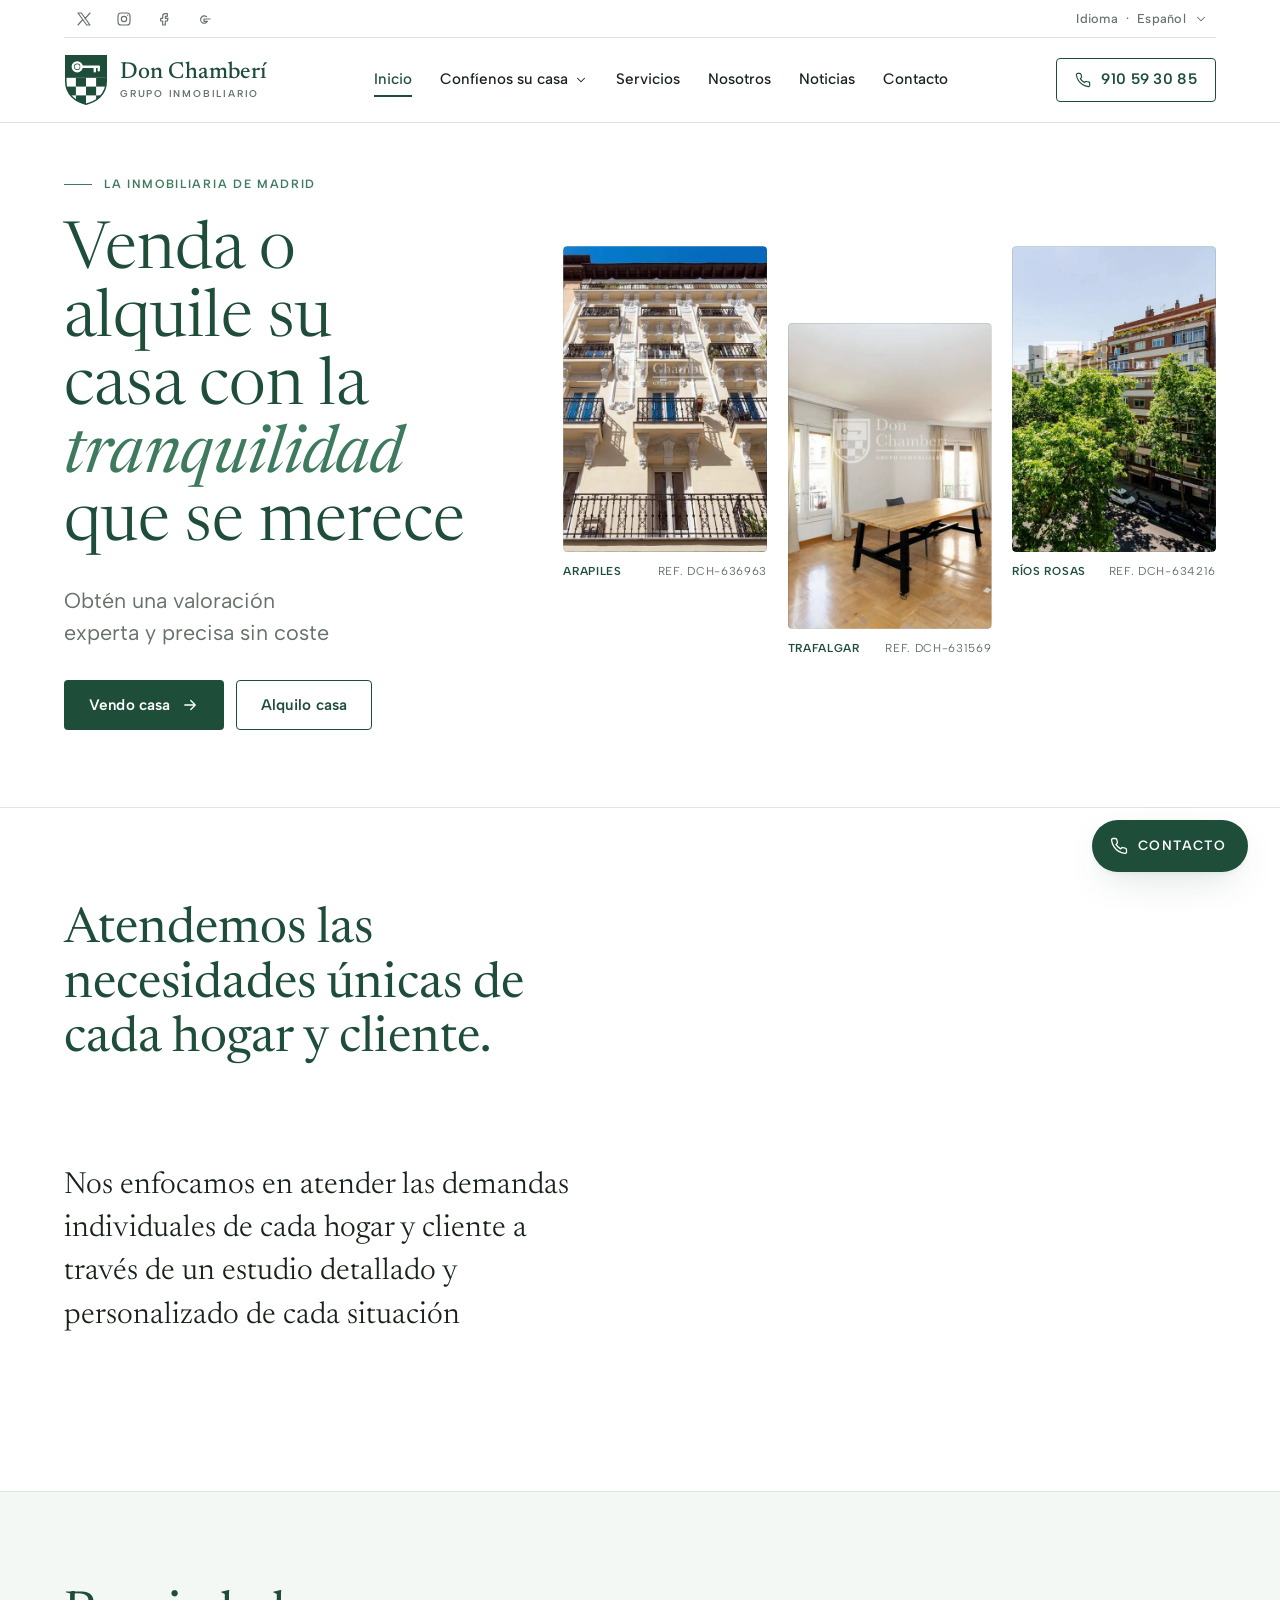
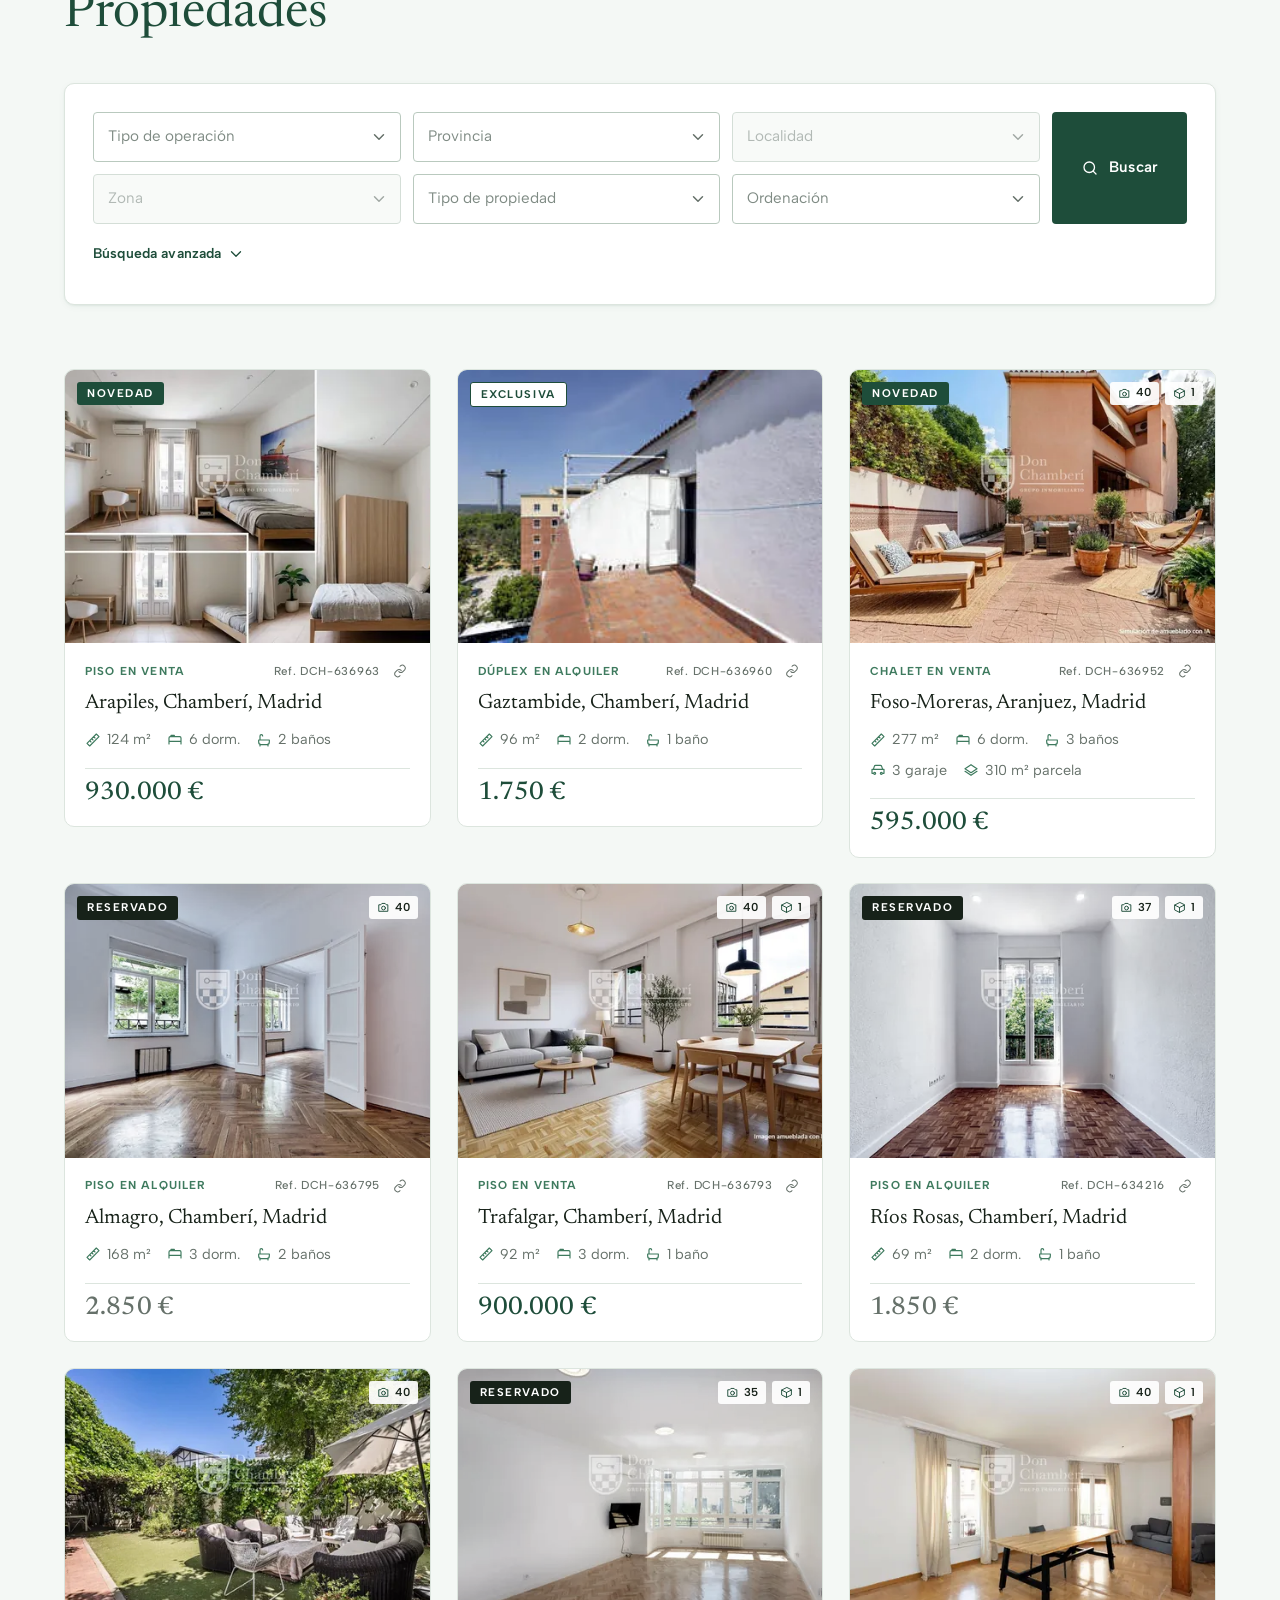
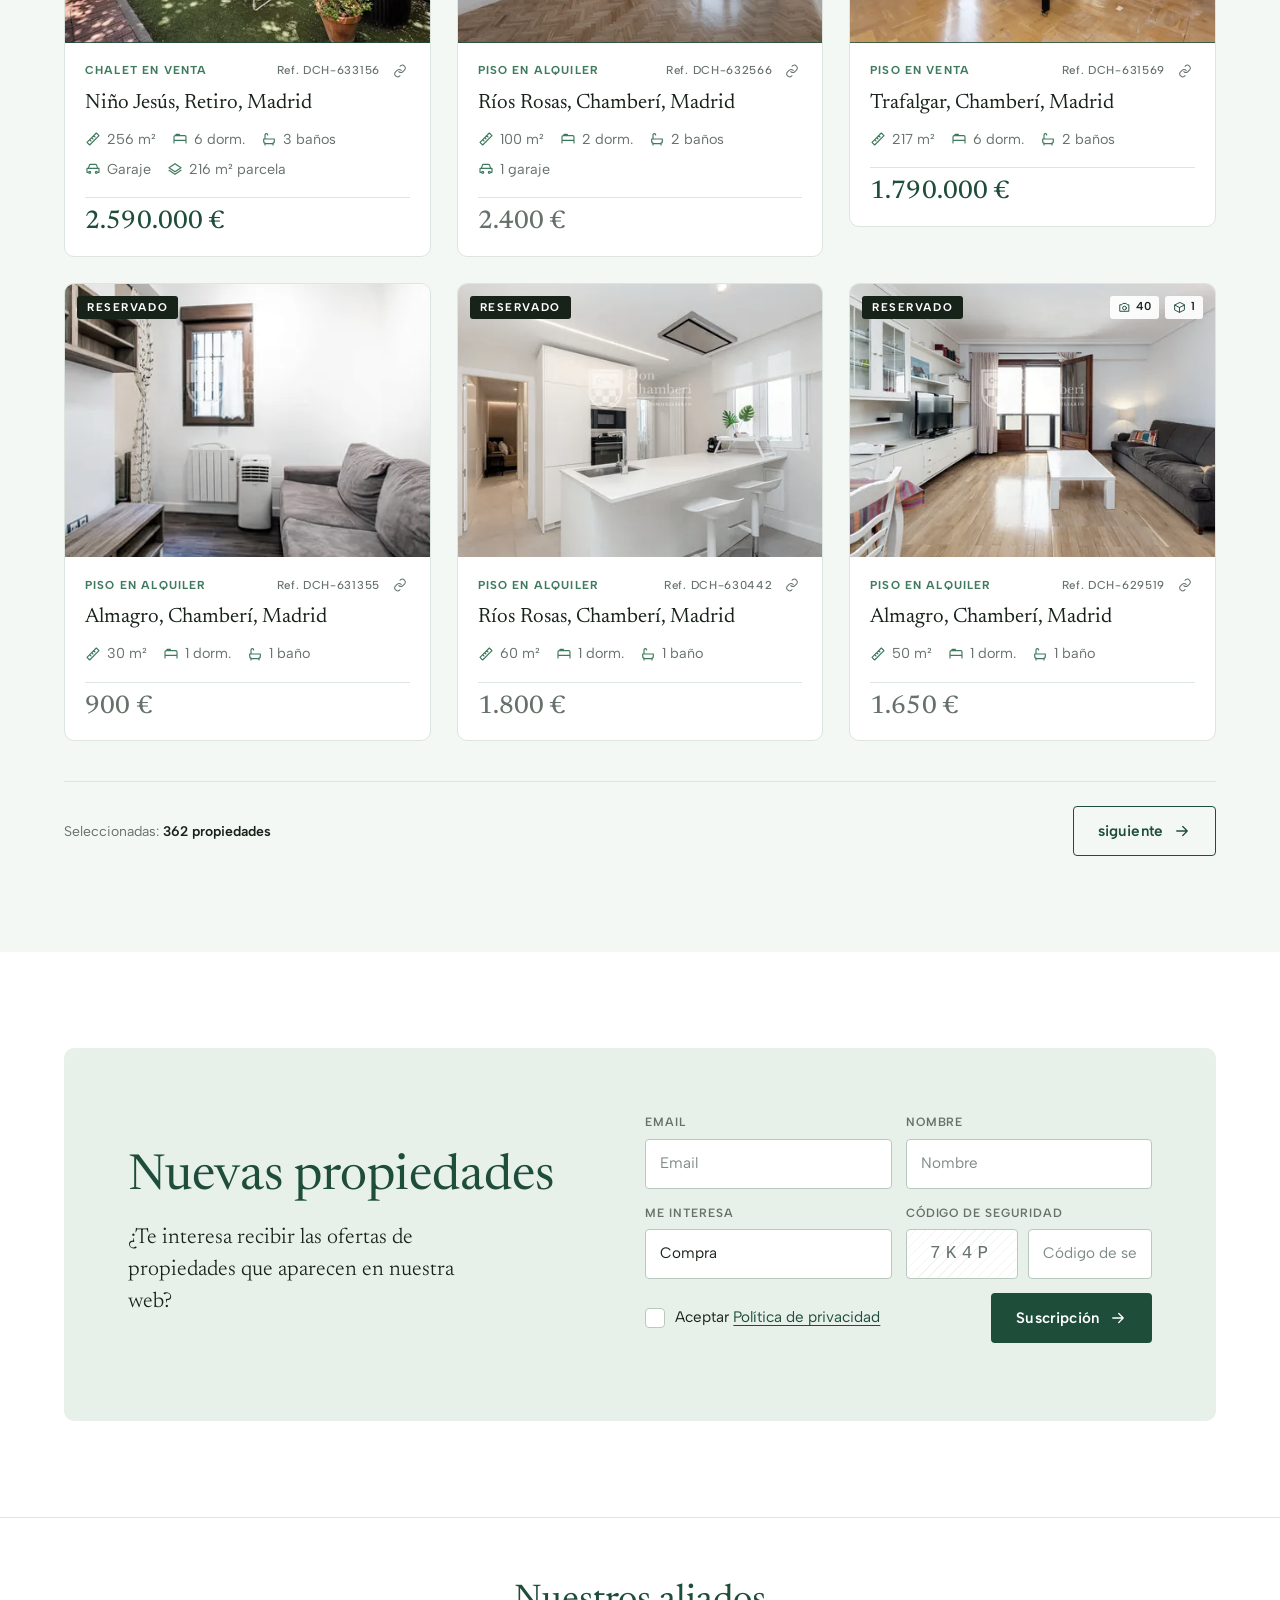
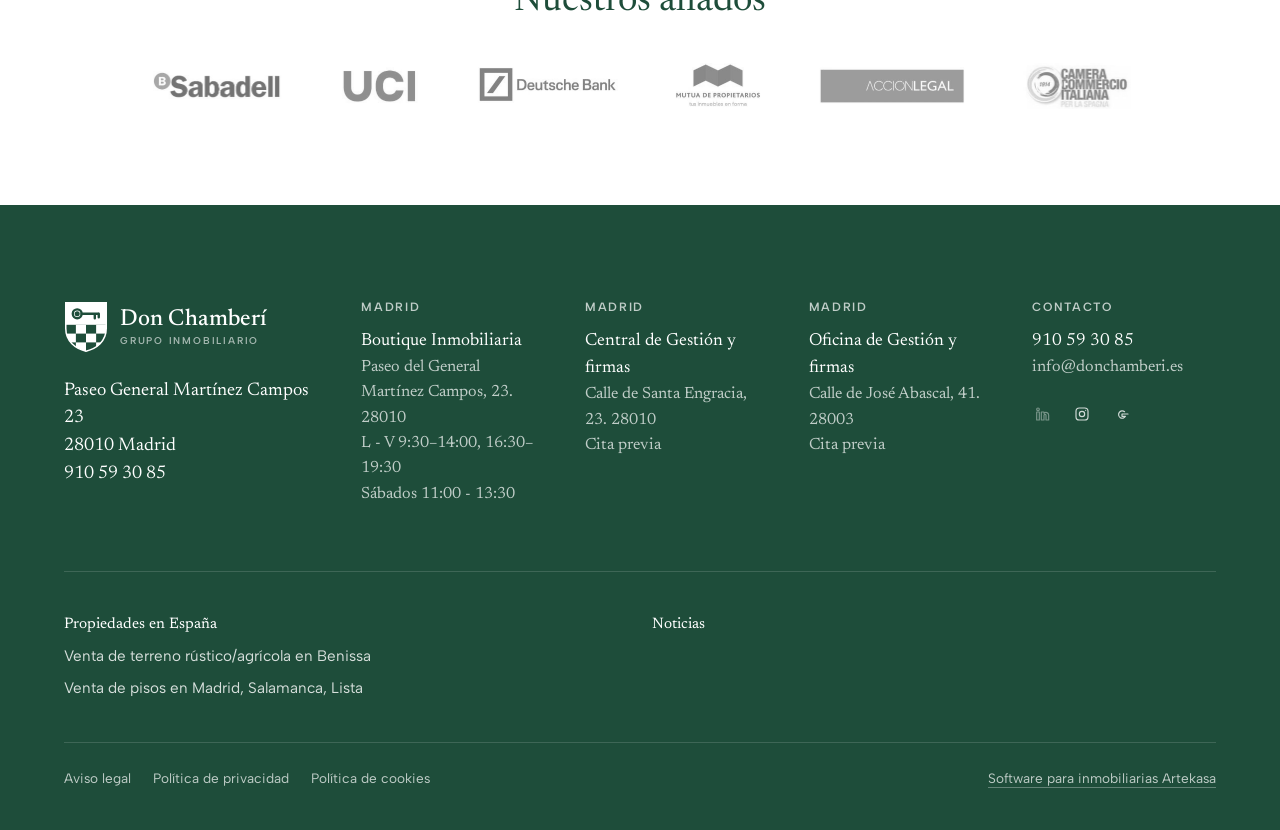
==== commit 5aff3278: "deploy: prototipo v3 (remaquetación literal, verde y blanco) Co-Authored-By: Claude Fable 5.1 <norep" ====
--- a/index.html
+++ b/index.html
@@ -4,415 +4,889 @@
 <meta charset="UTF-8">
 <script>document.documentElement.classList.add('js')</script>
 <meta name="viewport" content="width=device-width, initial-scale=1">
-<title>Inmobiliaria en Chamberí, Madrid | Don Chamberí</title>
+<title>Inmobiliaria Don Chamberí · Inmobiliaria en Chamberí</title>
 <meta name="description" content="Inmobiliaria Don Chamberí, tu mejor opción para comprar, vender o alquilar propiedades en Chamberí. Servicio personalizado y asesoramiento experto. ¡Llámanos al 910 59 30 85!">
-<meta name="theme-color" content="#2F5D53">
-<link rel="canonical" href="https://www.donchamberi.es/">
+<meta name="theme-color" content="#1E4D3A">
 <meta property="og:type" content="website">
 <meta property="og:locale" content="es_ES">
-<meta property="og:title" content="Inmobiliaria en Chamberí, Madrid | Don Chamberí">
-<meta property="og:description" content="Chamberí, calle a calle. Desde 2009. Compra, venta y alquiler en Almagro, Trafalgar, Ríos Rosas, Arapiles, Vallehermoso y Gaztambide.">
-<meta property="og:image" content="https://www.donchamberi.es/assets/img/hero-fachada-arapiles-1200.webp">
+<meta property="og:site_name" content="Don Chamberí">
+<meta property="og:url" content="https://jjurado2026.github.io/don-chamberi/">
+<meta property="og:title" content="Inmobiliaria Don Chamberí · Inmobiliaria en Chamberí">
+<meta property="og:description" content="Inmobiliaria Don Chamberí, tu mejor opción para comprar, vender o alquilar propiedades en Chamberí. Servicio personalizado y asesoramiento experto. ¡Llámanos al 910 59 30 85!">
+<meta property="og:image" content="https://jjurado2026.github.io/don-chamberi/assets/img/hero/ventana-fachada-960.webp">
 <meta name="twitter:card" content="summary_large_image">
-<link rel="preload" href="assets/fonts/baskervville.woff2" as="font" type="font/woff2" crossorigin>
-<link rel="preload" href="assets/fonts/familjen-grotesk.woff2" as="font" type="font/woff2" crossorigin>
+<link rel="preload" href="assets/fonts/newsreader.woff2" as="font" type="font/woff2" crossorigin>
+<link rel="preload" href="assets/fonts/newsreader-italic.woff2" as="font" type="font/woff2" crossorigin>
+<link rel="preload" href="assets/fonts/albert-sans.woff2" as="font" type="font/woff2" crossorigin>
 <link rel="stylesheet" href="assets/css/global.css">
 <link rel="stylesheet" href="assets/css/home.css">
-<link rel="icon" href="data:image/svg+xml,<svg xmlns='http://www.w3.org/2000/svg' viewBox='0 0 32 32'><rect width='32' height='32' fill='%232F5D53'/><rect x='6' y='6' width='10' height='10' fill='%23F5F4EE'/><rect x='16' y='16' width='10' height='10' fill='%23F5F4EE'/></svg>">
+<link rel="icon" href="data:image/svg+xml,%3Csvg xmlns='http://www.w3.org/2000/svg' viewBox='0 0 100 118'%3E%3Cpath d='M4 4h92v58c0 30-22 46-46 52C26 108 4 92 4 62Z' fill='%231E4D3A'/%3E%3Cg fill='%23fff'%3E%3Crect x='27' y='54' width='23' height='20'/%3E%3Crect x='73' y='54' width='23' height='20'/%3E%3Crect x='50' y='74' width='23' height='20'/%3E%3Crect x='27' y='94' width='23' height='20'/%3E%3Crect x='73' y='94' width='23' height='20'/%3E%3Crect x='4' y='74' width='23' height='20'/%3E%3C/g%3E%3Cg fill='none' stroke='%23fff' stroke-width='6' stroke-linecap='round'%3E%3Ccircle cx='30' cy='29' r='10'/%3E%3Cpath d='M40 29h38M70 29v10M79 29v8'/%3E%3C/g%3E%3C/svg%3E">
 </head>
 <body>
+
+<svg width="0" height="0" style="position:absolute" aria-hidden="true" focusable="false">
+  <symbol id="escudo" viewBox="0 0 100 118">
+    <defs><clipPath id="escudo-clip"><path d="M4 4h92v58c0 30-22 46-46 52C26 108 4 92 4 62Z"/></clipPath></defs>
+    <g clip-path="url(#escudo-clip)">
+      <rect width="100" height="118" fill="var(--escudo-fondo,#fff)"/>
+      <rect width="100" height="54" fill="currentColor"/>
+      <g fill="currentColor">
+        <rect x="27" y="54" width="23" height="20"/><rect x="73" y="54" width="23" height="20"/>
+        <rect x="4" y="74" width="23" height="20"/><rect x="50" y="74" width="23" height="20"/>
+        <rect x="27" y="94" width="23" height="20"/><rect x="73" y="94" width="23" height="20"/>
+      </g>
+      <g fill="none" stroke="var(--escudo-llave,#fff)" stroke-width="5.5" stroke-linecap="round" stroke-linejoin="round">
+        <circle cx="30" cy="29" r="10"/><circle cx="30" cy="29" r="3"/>
+        <path d="M40 29h38M70 29v10M79 29v8"/>
+      </g>
+    </g>
+    <path d="M4 4h92v58c0 30-22 46-46 52C26 108 4 92 4 62Z" fill="none" stroke="currentColor" stroke-width="3.5"/>
+  </symbol>
+  <symbol id="i-tel" viewBox="0 0 24 24"><path d="M22 16.9v3a2 2 0 0 1-2.2 2 19.8 19.8 0 0 1-8.6-3.1 19.5 19.5 0 0 1-6-6A19.8 19.8 0 0 1 2.1 4.2 2 2 0 0 1 4.1 2h3a2 2 0 0 1 2 1.7c.1.9.4 1.9.7 2.8a2 2 0 0 1-.5 2.1L8 9.9a16 16 0 0 0 6 6l1.3-1.3a2 2 0 0 1 2.1-.4c.9.3 1.9.6 2.8.7a2 2 0 0 1 1.8 2z"/></symbol>
+  <symbol id="i-buscar" viewBox="0 0 24 24"><circle cx="11" cy="11" r="7"/><path d="m20 20-3.5-3.5"/></symbol>
+  <symbol id="i-chev" viewBox="0 0 24 24"><path d="m6 9 6 6 6-6"/></symbol>
+  <symbol id="i-flecha" viewBox="0 0 24 24"><path d="M5 12h14M13 6l6 6-6 6"/></symbol>
+  <symbol id="i-izq" viewBox="0 0 24 24"><path d="m15 18-6-6 6-6"/></symbol>
+  <symbol id="i-der" viewBox="0 0 24 24"><path d="m9 18 6-6-6-6"/></symbol>
+  <symbol id="i-camara" viewBox="0 0 24 24"><path d="M4 7h3l2-2.5h6L17 7h3v12H4z"/><circle cx="12" cy="13" r="3.5"/></symbol>
+  <symbol id="i-tour" viewBox="0 0 24 24"><path d="M12 3 3 7.5v9L12 21l9-4.5v-9zM3 7.5 12 12l9-4.5M12 12v9"/></symbol>
+  <symbol id="i-enlace" viewBox="0 0 24 24"><path d="M10 13a5 5 0 0 0 7 0l3-3a5 5 0 0 0-7-7l-1 1M14 11a5 5 0 0 0-7 0l-3 3a5 5 0 0 0 7 7l1-1"/></symbol>
+  <symbol id="i-regla" viewBox="0 0 24 24"><path d="M3 17 17 3l4 4L7 21zM7 13l2 2M10 10l2 2M13 7l2 2"/></symbol>
+  <symbol id="i-cama" viewBox="0 0 24 24"><path d="M3 18V9a2 2 0 0 1 2-2h14a2 2 0 0 1 2 2v9M3 14h18M6 7V5h5v2"/></symbol>
+  <symbol id="i-banera" viewBox="0 0 24 24"><path d="M4 12h16v3a4 4 0 0 1-4 4H8a4 4 0 0 1-4-4zM6 12V6a2 2 0 0 1 4 0M6 21v-2M18 21v-2"/></symbol>
+  <symbol id="i-coche" viewBox="0 0 24 24"><path d="M5 11l1.5-4.5A2 2 0 0 1 8.4 5h7.2a2 2 0 0 1 1.9 1.5L19 11M3 11h18v6h-2M5 17H3v-6"/><circle cx="7" cy="17" r="1.5"/><circle cx="17" cy="17" r="1.5"/></symbol>
+  <symbol id="i-parcela" viewBox="0 0 24 24"><path d="M3 10l9-6 9 6-9 6zM3 14l9 6 9-6"/></symbol>
+  <symbol id="i-x" viewBox="0 0 24 24"><path d="M3 3h5l13 18h-5zM21 3l-7.5 8.5M3 21l7-8"/></symbol>
+  <symbol id="i-instagram" viewBox="0 0 24 24"><rect x="3" y="3" width="18" height="18" rx="5"/><circle cx="12" cy="12" r="4"/><path d="M17.5 6.5h.01"/></symbol>
+  <symbol id="i-facebook" viewBox="0 0 24 24"><path d="M14 8h3V4h-3a4 4 0 0 0-4 4v3H7v4h3v6h4v-6h3l1-4h-4V8z"/></symbol>
+  <symbol id="i-google" viewBox="0 0 24 24"><path d="M21 12h-9v3.5h5.2A5.5 5.5 0 1 1 15.9 8.6"/></symbol>
+  <symbol id="i-linkedin" viewBox="0 0 24 24"><path d="M4 9h4v12H4zM6 3a2 2 0 1 1 0 4 2 2 0 0 1 0-4M11 9h4v2a4 4 0 0 1 7 2.5V21h-4v-7a1.5 1.5 0 0 0-3 0v7h-4z"/></symbol>
+  <symbol id="i-correo" viewBox="0 0 24 24"><rect x="3" y="5" width="18" height="14" rx="2"/><path d="m3 7 9 6 9-6"/></symbol>
+  <symbol id="i-cerrar" viewBox="0 0 24 24"><path d="M6 6l12 12M18 6 6 18"/></symbol>
+  <symbol id="i-menu" viewBox="0 0 24 24"><path d="M4 7h16M4 12h16M4 17h16"/></symbol>
+  <symbol id="i-check" viewBox="0 0 24 24"><path d="M5 12l4 4L19 7"/></symbol>
+</svg>
+
 <a class="salta" href="#principal">Saltar al contenido</a>
 
+<!-- ============================ CABECERA ============================ -->
 <header class="cab">
+  <div class="env cab__tira">
+    <ul class="redes" aria-label="Redes sociales">
+      <li><a href="https://twitter.com/donchamberi_es/" target="_blank" rel="noopener" aria-label="Twitter / X"><svg class="ic"><use href="#i-x"/></svg></a></li>
+      <li><a href="https://www.instagram.com/inmobiliariadonchamberi/" target="_blank" rel="noopener" aria-label="Instagram"><svg class="ic"><use href="#i-instagram"/></svg></a></li>
+      <li><a href="https://www.facebook.com/profile.php?id=100083190205307" target="_blank" rel="noopener" aria-label="Facebook"><svg class="ic"><use href="#i-facebook"/></svg></a></li>
+      <li><a href="https://n9.cl/btimm" target="_blank" rel="noopener" aria-label="Google"><svg class="ic"><use href="#i-google"/></svg></a></li>
+    </ul>
+    <div class="idioma">
+      <button class="idioma__btn" type="button" data-desplegable="abierta" aria-controls="lista-idiomas" aria-expanded="false">
+        Idioma <span aria-hidden="true">·</span> Español <svg class="ic ic--chev"><use href="#i-chev"/></svg>
+      </button>
+      <div class="idioma__lista" id="lista-idiomas">
+        <a href="https://www.inmobiliariadonchamberi.madrid/es/" lang="es" aria-current="true">Español</a>
+        <a href="https://www.inmobiliariadonchamberi.madrid/en/" lang="en">English</a>
+        <a href="https://www.inmobiliariadonchamberi.madrid/it/" lang="it">Italiano</a>
+        <a href="https://www.inmobiliariadonchamberi.madrid/ru/" lang="ru">русский</a>
+        <a href="https://www.inmobiliariadonchamberi.madrid/zh/" lang="zh">中國的</a>
+      </div>
+    </div>
+  </div>
+
   <div class="env cab__fila">
-    <a class="cab__marca" href="#principal">
-      <span class="damero" aria-hidden="true"><i></i><i></i><i></i><i></i></span>
-      <span>Don Chamberí<small>GRUPO INMOBILIARIO</small></span>
+    <a class="logo" href="https://www.inmobiliariadonchamberi.madrid/es/" aria-label="Don Chamberí, Grupo Inmobiliario. Inicio">
+      <svg class="logo__escudo" aria-hidden="true"><use href="#escudo"/></svg>
+      <span class="logo__texto"><span class="logo__nombre">Don Chamberí</span><span class="logo__grupo">Grupo Inmobiliario</span></span>
     </a>
-    <nav class="cab__nav" aria-label="Principal">
-      <a class="cab__link" href="#cartera">Comprar</a>
-      <a class="cab__link" href="#cartera">Alquilar</a>
-      <a class="cab__link" href="#valorar">Vender</a>
-      <a class="cab__link" href="#barrios">Chamberí</a>
-      <a class="cab__link" href="#oficinas">Contacto</a>
+
+    <nav class="nav" aria-label="Principal">
+      <ul>
+        <li><a href="https://www.inmobiliariadonchamberi.madrid/es/" aria-current="page">Inicio</a></li>
+        <li>
+          <button type="button" data-desplegable="abierta" aria-controls="sub-confienos" aria-expanded="false">Confíenos su casa <svg class="ic"><use href="#i-chev"/></svg></button>
+          <div class="nav__sub" id="sub-confienos">
+            <a href="https://www.inmobiliariadonchamberi.madrid/es/cms/vender_casa_chamberi/">Vendo casa</a>
+            <a href="https://www.inmobiliariadonchamberi.madrid/es/cms/alquilar_casa_chamberi/">Alquilo casa</a>
+          </div>
+        </li>
+        <li><a href="https://www.inmobiliariadonchamberi.madrid/es/cms/servicios_inmobiliarios_chamberi/">Servicios</a></li>
+        <li><a href="https://www.inmobiliariadonchamberi.madrid/es/cms/inmobiliaria_chamberi_madrid/">Nosotros</a></li>
+        <li><a href="https://www.inmobiliariadonchamberi.madrid/es/noticias/">Noticias</a></li>
+        <li><a href="https://www.inmobiliariadonchamberi.madrid/es/contacto/">Contacto</a></li>
+      </ul>
     </nav>
-    <div class="cab__der">
-      <div class="cab__idiomas"><a href="#" aria-current="page">ES</a><a href="#">EN</a><a href="#">IT</a></div>
-      <a class="cab__tel" href="tel:+34910593085">910 59 30 85</a>
+
+    <div class="cab__acciones">
+      <a class="tel" href="tel:+34910593085"><svg class="ic"><use href="#i-tel"/></svg><span class="tel__num">910 59 30 85</span><span class="oculto">Llamar al 910 59 30 85</span></a>
+      <button class="hamb" type="button" aria-expanded="false" aria-controls="menu-movil" aria-label="Abrir el menú">
+        <svg class="ic hamb__abrir"><use href="#i-menu"/></svg>
+        <svg class="ic hamb__cerrar"><use href="#i-cerrar"/></svg>
+      </button>
     </div>
   </div>
 </header>
 
+<!-- Su CTA fijo "Contacto": botón flotante que abre el cajón (va aquí para que sea el segundo elemento al tabular) -->
+<button class="contacto-tab" type="button" data-abre-contacto aria-controls="cajon-contacto" aria-expanded="false"><svg class="ic"><use href="#i-tel"/></svg> Contacto</button>
+
+<nav class="menu-movil" id="menu-movil" aria-label="Menú">
+  <ul>
+    <li><a href="https://www.inmobiliariadonchamberi.madrid/es/">Inicio</a></li>
+    <li><span>Confíenos su casa</span>
+      <ul>
+        <li><a href="https://www.inmobiliariadonchamberi.madrid/es/cms/vender_casa_chamberi/">Vendo casa</a></li>
+        <li><a href="https://www.inmobiliariadonchamberi.madrid/es/cms/alquilar_casa_chamberi/">Alquilo casa</a></li>
+      </ul>
+    </li>
+    <li><a href="https://www.inmobiliariadonchamberi.madrid/es/cms/servicios_inmobiliarios_chamberi/">Servicios</a></li>
+    <li><a href="https://www.inmobiliariadonchamberi.madrid/es/cms/inmobiliaria_chamberi_madrid/">Nosotros</a></li>
+    <li><a href="https://www.inmobiliariadonchamberi.madrid/es/noticias/">Noticias</a></li>
+    <li><a href="https://www.inmobiliariadonchamberi.madrid/es/contacto/">Contacto</a></li>
+  </ul>
+  <div class="menu-movil__pie">
+    <p class="campo__rotulo">Idioma</p>
+    <div class="menu-movil__idiomas">
+      <a href="https://www.inmobiliariadonchamberi.madrid/es/" aria-current="true">Español</a>
+      <a href="https://www.inmobiliariadonchamberi.madrid/en/">English</a>
+      <a href="https://www.inmobiliariadonchamberi.madrid/it/">Italiano</a>
+      <a href="https://www.inmobiliariadonchamberi.madrid/ru/">русский</a>
+      <a href="https://www.inmobiliariadonchamberi.madrid/zh/">中國的</a>
+    </div>
+    <ul class="redes" aria-label="Redes sociales">
+      <li><a href="https://twitter.com/donchamberi_es/" aria-label="Twitter / X"><svg class="ic"><use href="#i-x"/></svg></a></li>
+      <li><a href="https://www.instagram.com/inmobiliariadonchamberi/" aria-label="Instagram"><svg class="ic"><use href="#i-instagram"/></svg></a></li>
+      <li><a href="https://www.facebook.com/profile.php?id=100083190205307" aria-label="Facebook"><svg class="ic"><use href="#i-facebook"/></svg></a></li>
+      <li><a href="https://n9.cl/btimm" aria-label="Google"><svg class="ic"><use href="#i-google"/></svg></a></li>
+    </ul>
+    <a class="btn btn--marca" href="tel:+34910593085"><svg class="ic"><use href="#i-tel"/></svg> 910 59 30 85</a>
+  </div>
+</nav>
+
 <main id="principal">
 
-<!-- ============ HERO: EL PORTAL ============ -->
-<section class="hero" aria-labelledby="t-hero">
-  <figure class="hero__fachada">
-    <picture>
-      <source type="image/avif" sizes="100vw"
-        srcset="assets/img/hero-fachada-arapiles-480.avif 480w, assets/img/hero-fachada-arapiles-768.avif 768w, assets/img/hero-fachada-arapiles-1200.avif 1200w">
-      <img src="assets/img/hero-fachada-arapiles-1200.webp" sizes="100vw"
-        srcset="assets/img/hero-fachada-arapiles-480.webp 480w, assets/img/hero-fachada-arapiles-768.webp 768w, assets/img/hero-fachada-arapiles-1200.webp 1200w"
-        width="1067" height="800" fetchpriority="high" decoding="async"
-        alt="Fachada de finca señorial de Chamberí con balcones de forja negra y farola de fundición">
-    </picture>
-  </figure>
-  <div class="hero__scrim" aria-hidden="true"></div>
-
-  <div class="hero__portal">
-    <div class="hero__arco">
-      <p class="hero__op">En venta · Trafalgar, Chamberí</p>
-      <h1 class="hero__titulo" id="t-hero">Un piso para hacerlo tuyo, en el corazón de Trafalgar</h1>
-      <p class="hero__datos">
-        <span class="versal">217 m²</span><span class="hero__sep"></span>
-        <span class="versal">6 habitaciones</span><span class="hero__sep"></span>
-        <span class="versal">1.790.000 €</span>
-      </p>
-      <p class="hero__cita">Hay pisos que se enseñan y pisos que se sienten. Este es de los segundos.</p>
-      <p class="hero__acciones">
-        <a class="btn" href="#cartera">Ver la casa</a>
-        <a class="btn btn--linea" href="#valorar">¿Cuánto vale la tuya?</a>
-      </p>
-    </div>
-  </div>
-
-  <div class="hero__pie">
-    <div class="env">
-      <p class="hero__lema">
-        <span class="damero damero--grande" aria-hidden="true"><i></i><i></i><i></i><i></i></span>
-        Chamberí, calle a calle. Desde 2009.
-      </p>
-      <p class="hero__ref">Ref. DCH-631569</p>
+<!-- ============================ HERO ============================ -->
+<section class="hero" aria-labelledby="titulo-hero">
+  <div class="env hero__env">
+    <div class="hero__texto">
+      <p class="etiqueta" style="--i:0">La inmobiliaria de Madrid</p>
+      <h1 class="hero__titulo" id="titulo-hero" style="--i:1">Venda o alquile su casa con la <em>tranquilidad</em> que se merece</h1>
+      <p class="hero__sub" style="--i:2">Obtén una valoración experta y precisa sin coste</p>
+      <div class="hero__cta" style="--i:3">
+        <a class="btn btn--marca" href="https://www.inmobiliariadonchamberi.madrid/es/cms/vender_casa_chamberi/">Vendo casa <svg class="ic ic--flecha"><use href="#i-flecha"/></svg></a>
+        <a class="btn btn--linea" href="https://www.inmobiliariadonchamberi.madrid/es/cms/alquilar_casa_chamberi/">Alquilo casa</a>
+      </div>
+    </div>
+
+    <div class="ventanas" role="group" aria-label="Tres viviendas de nuestra cartera en Chamberí">
+      <figure class="ventana" style="--i:0">
+        <div class="ventana__marco">
+          <img src="assets/img/hero/ventana-fachada-720.webp" srcset="assets/img/hero/ventana-fachada-480.webp 480w, assets/img/hero/ventana-fachada-720.webp 720w, assets/img/hero/ventana-fachada-960.webp 960w" sizes="(min-width:1024px) 22vw, 62vw" width="720" height="1080" alt="Fachada señorial con balcones de forja en Arapiles, Chamberí" fetchpriority="high">
+        </div>
+        <figcaption><b>Arapiles</b><span>Ref. DCH-636963</span></figcaption>
+      </figure>
+      <figure class="ventana" style="--i:1">
+        <div class="ventana__marco">
+          <img src="assets/img/hero/ventana-salon-720.webp" srcset="assets/img/hero/ventana-salon-480.webp 480w, assets/img/hero/ventana-salon-720.webp 720w, assets/img/hero/ventana-salon-960.webp 960w" sizes="(min-width:1024px) 22vw, 62vw" width="720" height="1080" alt="Salón exterior con techos altos y tarima en una finca de 1942 de Trafalgar, Chamberí">
+        </div>
+        <figcaption><b>Trafalgar</b><span>Ref. DCH-631569</span></figcaption>
+      </figure>
+      <figure class="ventana" style="--i:2">
+        <div class="ventana__marco">
+          <img src="assets/img/hero/ventana-balcon-720.webp" srcset="assets/img/hero/ventana-balcon-480.webp 480w, assets/img/hero/ventana-balcon-720.webp 720w, assets/img/hero/ventana-balcon-960.webp 960w" sizes="(min-width:1024px) 22vw, 62vw" width="720" height="1080" alt="Vista desde el balcón a una calle arbolada de Ríos Rosas, Chamberí">
+        </div>
+        <figcaption><b>Ríos Rosas</b><span>Ref. DCH-634216</span></figcaption>
+      </figure>
     </div>
   </div>
 </section>
 
-<!-- ============ BUSCADOR ============ -->
-<section class="busca" id="buscador" aria-labelledby="t-busca">
-  <h2 class="oculto" id="t-busca">Buscar vivienda</h2>
-  <form class="env busca__fila">
-    <label class="campo"><span>Operación</span>
-      <select name="operacion"><option>Comprar</option><option>Alquilar</option></select></label>
-    <label class="campo"><span>Barrio de Chamberí</span>
-      <select name="barrio">
-        <option>Todos los barrios</option><option>Almagro</option><option>Trafalgar</option>
-        <option>Ríos Rosas</option><option>Arapiles</option><option>Vallehermoso</option><option>Gaztambide</option>
-      </select></label>
-    <div class="campo"><span>Precio</span>
-      <div class="busca__par">
-        <input type="text" inputmode="numeric" name="precio_min" placeholder="Desde" aria-label="Precio mínimo">
-        <input type="text" inputmode="numeric" name="precio_max" placeholder="Hasta" aria-label="Precio máximo">
-      </div></div>
-    <div class="campo"><span>Superficie m²</span>
-      <div class="busca__par">
-        <input type="text" inputmode="numeric" name="m2_min" placeholder="Desde" aria-label="Superficie mínima">
-        <input type="text" inputmode="numeric" name="m2_max" placeholder="Hasta" aria-label="Superficie máxima">
-      </div></div>
-    <button class="btn btn--ocre" type="submit">Buscar</button>
-  </form>
+<!-- ============================ ATENDEMOS ============================ -->
+<section class="intro" aria-labelledby="titulo-intro">
+  <div class="env">
+    <h2 class="intro__titulo rv" id="titulo-intro">Atendemos las necesidades únicas de cada hogar y cliente.</h2>
+    <div class="intro__cuerpo">
+      <p class="intro__texto rv" style="--i:1">Nos enfocamos en atender las demandas individuales de cada hogar y cliente a través de un estudio detallado y personalizado de cada situación</p>
+      <figure class="intro__figura rv-ventana" style="--i:2">
+        <img src="assets/img/inspeccion-tecnica-de-edificios.webp" width="700" height="394" alt="Estudio detallado sobre los planos de una vivienda" loading="lazy">
+      </figure>
+    </div>
+  </div>
 </section>
 
-<!-- ============ TRES PUERTAS ============ -->
-<section class="seccion seccion--hueso" aria-labelledby="t-puertas">
+<!-- ============================ PROPIEDADES ============================ -->
+<section class="props" id="propiedades" aria-labelledby="titulo-props">
   <div class="env">
-    <div class="cabecera-seccion entra"><h2 id="t-puertas">Dinos qué necesitas</h2><p class="lead">Comprar, vender y alquilar son tres conversaciones distintas. Empieza por la tuya.</p></div>
-  </div>
-  <div class="env"><div class="puertas entra" data-r="1">
-    <a class="puerta" href="#cartera"><h3>Quiero comprar</h3>
-      <p>Casas en Chamberí, seleccionadas una a una. Doce ahora mismo.</p>
-      <span class="puerta__ir">Ver la cartera →</span></a>
-    <a class="puerta" href="#valorar"><h3>Quiero vender</h3>
-      <p>¿Cuánto vale tu casa? Rango orientativo al momento e informe en 24-48 horas.</p>
-      <span class="puerta__ir">Pedir valoración →</span></a>
-    <a class="puerta" href="#cartera"><h3>Quiero alquilar</h3>
-      <p>Encontramos al inquilino y respondemos del alquiler con seguro de impago.</p>
-      <span class="puerta__ir">Ver alquileres →</span></a>
-  </div></div>
+    <div class="props__cab rv">
+      <h2 id="titulo-props">Propiedades</h2>
+    </div>
+
+    <form class="buscador rv" action="https://www.inmobiliariadonchamberi.madrid/es/" method="get" data-prototipo aria-label="Búsqueda de propiedades" style="--i:1">
+      <div class="buscador__fila">
+        <div class="campo campo--sin-rotulo">
+          <label for="b-operacion">Tipo de operación</label>
+          <select id="b-operacion" name="tipo_operacion">
+            <option value="">Tipo de operación</option>
+            <option value="V">Venta</option><option value="A">Alquiler</option><option value="T">Traspaso</option><option value="X">Venta/Alquiler</option><option value="H">Alquiler vacacional</option>
+          </select>
+        </div>
+        <div class="campo campo--sin-rotulo">
+          <label for="b-provincia">Provincia</label>
+          <select id="b-provincia" name="cod_metazona">
+            <option value="">Provincia</option>
+            <option value="3">Alicante</option><option value="5">Asturias</option><option value="10">Baleares (Illes Balears), Ibiza</option><option value="11">Baleares (Illes Balears), Mallorca</option><option value="12">Baleares (Illes Balears), Menorca</option><option value="14">Burgos</option><option value="16">Cádiz</option><option value="18">Castellón</option><option value="38">Madrid</option><option value="39">Málaga</option><option value="51">Segovia</option><option value="56">Toledo</option><option value="57">Valencia</option><option value="99">Internacional</option>
+          </select>
+        </div>
+        <div class="campo campo--sin-rotulo">
+          <label for="b-localidad">Localidad</label>
+          <select id="b-localidad" name="cod_superzona" disabled title="Se activa al elegir la provincia"><option value="">Localidad</option></select>
+        </div>
+        <div class="campo campo--sin-rotulo">
+          <label for="b-zona">Zona</label>
+          <select id="b-zona" name="cod_zona" disabled title="Se activa al elegir la localidad"><option value="">Zona</option></select>
+        </div>
+        <div class="campo campo--sin-rotulo">
+          <label for="b-tipo">Tipo de propiedad</label>
+          <select id="b-tipo" name="metatipo_propiedad">
+            <option value="">Tipo de propiedad</option>
+            <option value="V">Viviendas</option><option value="N">Negocios</option><option value="P">Parcelas</option><option value="G">Garajes</option><option value="O">Otras</option>
+          </select>
+        </div>
+        <div class="campo campo--sin-rotulo">
+          <label for="b-orden">Ordenación</label>
+          <select id="b-orden" name="ordenar_propiedades_por">
+            <option value="">Ordenación</option>
+            <option value="p">Precio (menor a mayor)</option><option value="P">Precio (mayor a menor)</option>
+            <option value="d">Núm. dormitorios (menor a mayor)</option><option value="D">Núm. dormitorios (mayor a menor)</option>
+            <option value="s">Superficie (menor a mayor)</option><option value="S">Superficie (mayor a menor)</option>
+            <option value="m">Precio/m2 (menor a mayor)</option><option value="M">Precio/m2 (mayor a menor)</option>
+            <option value="f">Fecha (menor a mayor)</option><option value="F">Fecha (mayor a menor)</option>
+          </select>
+        </div>
+        <button class="btn btn--marca" type="submit"><svg class="ic"><use href="#i-buscar"/></svg> Buscar</button>
+      </div>
+
+      <div class="buscador__mas" id="busqueda-avanzada">
+        <div>
+          <div class="buscador__avanzada">
+            <div class="campo">
+              <label for="b-ref">Referencia</label>
+              <input id="b-ref" type="text" name="kwd" placeholder="Referencia">
+            </div>
+            <fieldset class="campo">
+              <legend>Dormitorios</legend>
+              <div class="segmento">
+                <label><input type="checkbox" name="num_dormitorios_desde[]" value="1"><span>1</span></label>
+                <label><input type="checkbox" name="num_dormitorios_desde[]" value="2"><span>2</span></label>
+                <label><input type="checkbox" name="num_dormitorios_desde[]" value="3"><span>3</span></label>
+                <label><input type="checkbox" name="num_dormitorios_desde[]" value="4"><span>&gt; 4</span></label>
+              </div>
+            </fieldset>
+            <div class="campo">
+              <label for="b-m2">m²</label>
+              <input id="b-m2" type="number" name="superficie_min" placeholder="Mínimos m2" min="0" inputmode="numeric">
+            </div>
+            <div class="campo">
+              <label for="b-precio">Precio máximo</label>
+              <input id="b-precio" type="number" name="precio_max" placeholder="Precio máximo" min="0" inputmode="numeric">
+            </div>
+            <fieldset class="campo campo--ancho">
+              <legend>Características</legend>
+              <div class="buscador__extras">
+                <label class="check"><input type="checkbox" name="ascensor" value="S"><span class="check__caja"><svg class="ic"><use href="#i-check"/></svg></span>Ascensor</label>
+                <label class="check"><input type="checkbox" name="garaje" value="S"><span class="check__caja"><svg class="ic"><use href="#i-check"/></svg></span>Garaje</label>
+                <label class="check"><input type="checkbox" name="terrazas" value="S"><span class="check__caja"><svg class="ic"><use href="#i-check"/></svg></span>Terrazas</label>
+                <label class="check"><input type="checkbox" name="calefaccion" value="S"><span class="check__caja"><svg class="ic"><use href="#i-check"/></svg></span>Calefacción</label>
+                <label class="check"><input type="checkbox" name="aire_acondicionado" value="S"><span class="check__caja"><svg class="ic"><use href="#i-check"/></svg></span>Aire acondicionado</label>
+                <label class="check"><input type="checkbox" name="piscina" value="S"><span class="check__caja"><svg class="ic"><use href="#i-check"/></svg></span>Piscina</label>
+              </div>
+            </fieldset>
+          </div>
+        </div>
+      </div>
+
+      <div class="buscador__pie">
+        <button class="btn btn--texto" type="button" data-desplegable="abierto" data-solo="no" aria-controls="busqueda-avanzada" aria-expanded="false">Búsqueda avanzada <svg class="ic ic--chev"><use href="#i-chev"/></svg></button>
+        <p class="estado" aria-live="polite"></p>
+      </div>
+    </form>
+
+    <div class="fichas">
+      <article class="ficha rv" style="--i:0">
+        <div class="ficha__foto">
+          <span class="ficha__sello ficha__sello--novedad">Novedad</span>
+          <a class="ficha__enlace-foto" href="https://www.inmobiliariadonchamberi.madrid/es/Venta-Viviendas-Piso-Arapiles-Chamberi-Madrid/636963/" aria-label="Piso venta en Arapiles, Chamberí, Madrid">
+            <img class="activa" src="assets/img/props/636963-1-800.webp" srcset="assets/img/props/636963-1-480.webp 480w, assets/img/props/636963-1-800.webp 800w, assets/img/props/636963-1-1200.webp 1200w" sizes="(min-width:1100px) 30vw, (min-width:640px) 50vw, 100vw" width="1200" height="800" alt="Piso venta en Arapiles, Chamberí, Madrid" aria-hidden="false">
+            <img src="[data-uri]" data-src="assets/img/props/636963-2-800.webp" data-srcset="assets/img/props/636963-2-480.webp 480w, assets/img/props/636963-2-800.webp 800w" sizes="(min-width:1100px) 30vw, (min-width:640px) 50vw, 100vw" width="1200" height="800" alt="Piso venta en Arapiles, Chamberí, Madrid" aria-hidden="true">
+            <img src="[data-uri]" data-src="assets/img/props/636963-3-800.webp" data-srcset="assets/img/props/636963-3-480.webp 480w, assets/img/props/636963-3-800.webp 800w" sizes="(min-width:1100px) 30vw, (min-width:640px) 50vw, 100vw" width="1200" height="800" alt="Piso venta en Arapiles, Chamberí, Madrid" aria-hidden="true">
+            <img src="[data-uri]" data-src="assets/img/props/636963-4-800.webp" data-srcset="assets/img/props/636963-4-480.webp 480w, assets/img/props/636963-4-800.webp 800w, assets/img/props/636963-4-1200.webp 1200w" sizes="(min-width:1100px) 30vw, (min-width:640px) 50vw, 100vw" width="1200" height="800" alt="Piso venta en Arapiles, Chamberí, Madrid" aria-hidden="true">
+          </a>
+          
+          <button class="ficha__flecha ficha__flecha--izq" type="button" aria-label="Foto anterior"><svg class="ic"><use href="#i-izq"/></svg></button>
+          <button class="ficha__flecha ficha__flecha--der" type="button" aria-label="Foto siguiente"><svg class="ic"><use href="#i-der"/></svg></button>
+          <span class="oculto ficha__foto-estado" aria-live="polite"></span>
+          <div class="ficha__desc"><p>Don Chamberí Inmobiliaria presenta en exclusiva este piso de 6 habitaciones en Arapiles
+
+Piso de 6 habitaciones en el barrio de Arapiles, Chamberí, una zona con demanda estable para alquiler por habitaciones.
+
+Las 6 habitaciones son de buen tamaño y están distribuidas para separar bien las zonas privadas de las comunes. La vivienda incluye salón-comedor, cocina independiente y baño completo. El edificio está consolidado, en una calle tranquila y con todos los servicios cerca.
+
+Arapiles ofrece comercio de proximidad, mercados, cafeterías y conexión de metro por las líneas 3 y 6. Su proximidad a la Ciudad Universitaria hace que la demanda de alquiler provenga principalmente de estudiantes y jóvenes profesionales, con una ocupación estable durante el curso.
+
+Un inmueble adecuado tanto para inversión en alquiler por habitaciones como para uso familiar, dado su tamaño.
+
+Para más información o para concertar una visita, contacte con Don Chamberí Inmobiliaria.</p><a href="https://www.inmobiliariadonchamberi.madrid/es/Venta-Viviendas-Piso-Arapiles-Chamberi-Madrid/636963/">... ver más</a></div>
+        </div>
+        <div class="ficha__cuerpo">
+          <div class="ficha__meta">
+            <span class="ficha__tipo">Piso en venta</span>
+            <span class="ficha__ref">Ref. DCH-636963 <button class="copiar" type="button" data-url="https://www.inmobiliariadonchamberi.madrid/636963" aria-label="Copiar dirección al portapapeles" title="Copiar dirección al portapapeles"><svg class="ic"><use href="#i-enlace"/></svg></button></span>
+          </div>
+          <h3 class="ficha__loc"><a href="https://www.inmobiliariadonchamberi.madrid/es/Venta-Viviendas-Piso-Arapiles-Chamberi-Madrid/636963/">Arapiles, Chamberí, Madrid</a></h3>
+          <ul class="ficha__datos"><li title="superficie"><svg class="ic"><use href="#i-regla"/></svg>124 m²</li><li title="dormitorios"><svg class="ic"><use href="#i-cama"/></svg>6 dorm.</li><li title="baños"><svg class="ic"><use href="#i-banera"/></svg>2 baños</li></ul>
+          <p class="ficha__precio">930.000 €</p>
+        </div>
+      </article>
+      <article class="ficha rv" style="--i:1">
+        <div class="ficha__foto">
+          <span class="ficha__sello ficha__sello--exclusiva">Exclusiva</span>
+          <a class="ficha__enlace-foto" href="https://www.inmobiliariadonchamberi.madrid/es/Alquiler-Viviendas-Dúplex-Gaztambide-Chamberi-Madrid/636960/" aria-label="Dúplex en Gaztambide, Chamberí, Madrid">
+            <img class="activa" src="assets/img/props/636960-1-320.webp" width="320" height="220" alt="Dúplex en Gaztambide, Chamberí, Madrid" aria-hidden="false">
+            <img src="[data-uri]" data-src="assets/img/props/636960-2-320.webp" width="320" height="220" alt="Dúplex en Gaztambide, Chamberí, Madrid" aria-hidden="true">
+            <img src="[data-uri]" data-src="assets/img/props/636960-3-320.webp" width="320" height="220" alt="Dúplex en Gaztambide, Chamberí, Madrid" aria-hidden="true">
+            <img src="[data-uri]" data-src="assets/img/props/636960-4-320.webp" width="320" height="220" alt="Dúplex en Gaztambide, Chamberí, Madrid" aria-hidden="true">
+          </a>
+          
+          <button class="ficha__flecha ficha__flecha--izq" type="button" aria-label="Foto anterior"><svg class="ic"><use href="#i-izq"/></svg></button>
+          <button class="ficha__flecha ficha__flecha--der" type="button" aria-label="Foto siguiente"><svg class="ic"><use href="#i-der"/></svg></button>
+          <span class="oculto ficha__foto-estado" aria-live="polite"></span>
+          <div class="ficha__desc"><p>Exclusivamente para estudiantes
+
+Apartamento tipo dúplex con terraza , situado en la zona de Moncloa del Distrito de Chamberi.
+
+Es un piso muy iluminado, moderno y completamente amueblado, que cuenta con 90 metros de superficie útil. En la planta baja se encuentra el salóny la cocina. La planta superior cuenta con 2 habitaciones, un baño, una estancia de paso y la terraza. El piso en general cuenta con calefacción individual por conductos. La cocina está completamente amueblada, equipada y reformada.
+
+Muy bien comunicado con diferentes líneas de metro y autobuses. Estación de metro más cercana: Isla de Filipinas y moncloa
+
+Contáctenos para visitarlo! No pierda esta increíble oportunidad.</p><a href="https://www.inmobiliariadonchamberi.madrid/es/Alquiler-Viviendas-Dúplex-Gaztambide-Chamberi-Madrid/636960/">... ver más</a></div>
+        </div>
+        <div class="ficha__cuerpo">
+          <div class="ficha__meta">
+            <span class="ficha__tipo">Dúplex en alquiler</span>
+            <span class="ficha__ref">Ref. DCH-636960 <button class="copiar" type="button" data-url="https://www.inmobiliariadonchamberi.madrid/636960" aria-label="Copiar dirección al portapapeles" title="Copiar dirección al portapapeles"><svg class="ic"><use href="#i-enlace"/></svg></button></span>
+          </div>
+          <h3 class="ficha__loc"><a href="https://www.inmobiliariadonchamberi.madrid/es/Alquiler-Viviendas-Dúplex-Gaztambide-Chamberi-Madrid/636960/">Gaztambide, Chamberí, Madrid</a></h3>
+          <ul class="ficha__datos"><li title="superficie"><svg class="ic"><use href="#i-regla"/></svg>96 m²</li><li title="dormitorios"><svg class="ic"><use href="#i-cama"/></svg>2 dorm.</li><li title="baños"><svg class="ic"><use href="#i-banera"/></svg>1 baño</li></ul>
+          <p class="ficha__precio">1.750 €</p>
+        </div>
+      </article>
+      <article class="ficha rv" style="--i:2">
+        <div class="ficha__foto">
+          <span class="ficha__sello ficha__sello--novedad">Novedad</span>
+          <a class="ficha__enlace-foto" href="https://www.inmobiliariadonchamberi.madrid/es/Venta-Viviendas-Chalet-Foso_Moreras-Aranjuez-Madrid/636952/" aria-label="Chalet venta en Foso-Moreras, Aranjuez, Madrid">
+            <img class="activa" src="assets/img/props/636952-1-800.webp" srcset="assets/img/props/636952-1-480.webp 480w, assets/img/props/636952-1-800.webp 800w, assets/img/props/636952-1-1200.webp 1200w" sizes="(min-width:1100px) 30vw, (min-width:640px) 50vw, 100vw" width="1200" height="800" alt="Chalet venta en Foso-Moreras, Aranjuez, Madrid" aria-hidden="false">
+            <img src="[data-uri]" data-src="assets/img/props/636952-2-800.webp" data-srcset="assets/img/props/636952-2-480.webp 480w, assets/img/props/636952-2-800.webp 800w, assets/img/props/636952-2-1200.webp 1200w" sizes="(min-width:1100px) 30vw, (min-width:640px) 50vw, 100vw" width="1200" height="800" alt="Chalet venta en Foso-Moreras, Aranjuez, Madrid" aria-hidden="true">
+            <img src="[data-uri]" data-src="assets/img/props/636952-3-800.webp" data-srcset="assets/img/props/636952-3-480.webp 480w, assets/img/props/636952-3-800.webp 800w, assets/img/props/636952-3-1200.webp 1200w" sizes="(min-width:1100px) 30vw, (min-width:640px) 50vw, 100vw" width="1200" height="800" alt="Chalet venta en Foso-Moreras, Aranjuez, Madrid" aria-hidden="true">
+            <img src="[data-uri]" data-src="assets/img/props/636952-4-800.webp" data-srcset="assets/img/props/636952-4-480.webp 480w, assets/img/props/636952-4-800.webp 800w, assets/img/props/636952-4-1200.webp 1200w" sizes="(min-width:1100px) 30vw, (min-width:640px) 50vw, 100vw" width="1200" height="800" alt="Chalet venta en Foso-Moreras, Aranjuez, Madrid" aria-hidden="true">
+          </a>
+          <div class="ficha__contadores"><span title="Fotos"><svg class="ic"><use href="#i-camara"/></svg>40<span class="oculto"> fotos</span></span><span title="Visita virtual"><svg class="ic"><use href="#i-tour"/></svg>1<span class="oculto"> visita virtual</span></span></div>
+          <button class="ficha__flecha ficha__flecha--izq" type="button" aria-label="Foto anterior"><svg class="ic"><use href="#i-izq"/></svg></button>
+          <button class="ficha__flecha ficha__flecha--der" type="button" aria-label="Foto siguiente"><svg class="ic"><use href="#i-der"/></svg></button>
+          <span class="oculto ficha__foto-estado" aria-live="polite"></span>
+          <div class="ficha__desc"><p>Presentamos un chalet de 277 m² construidos sobre una parcela de 310 m². Sus propietarios lo diseñaron personalmente, invirtiendo especialmente en la cimentación y en la orientación de la vivienda, de forma que recibe luz solar en todas las direcciones a lo largo del día. El resultado es una casa luminosa en cada estancia, en cualquier momento de la jornada. Se dispone de documentación original de la construcción, incluidos los planos, que se puede aportar al comprador.
+
+Distribución en cuatro plantas:
+
+6 habitaciones 2 baños completos y 1 aseo Amplio salón Cocina independiente Bodega propia 3 terrazas repartidas en distintas plantas Parcela con árboles
+
+Un entorno privilegiado
+
+La vivienda se ubica en una de las zonas más arboladas y tranquilas de Aranjuez, junto a un parque de gran importancia que regala aire limpio y naturaleza a pocos pasos de casa. Es un entorno hipertranquilo, alejado del ruido y el ajetreo, pero con todo lo necesario a mano: colegios cercanos para las familias, zonas deportivas para el día a día activo, y la calma de un barrio residencial consolidado. Vivir aquí es disfrutar de espacio, naturaleza y tranquilidad sin renunciar a la comodidad de tener servicios esenciales muy cerca.
+
+Cuidada desde los cimientos
+
+Cada decisión constructiva responde a un proyecto meditado por sus propios propietarios, desde los cimientos hasta la orientación de cada estancia. Una oportunidad para quien busca una vivienda con personalidad propia y espacio real, en un entorno verde y sereno.
+
+Contacta con Don Chamberí Grupo Inmobiliario para concertar una visita.</p><a href="https://www.inmobiliariadonchamberi.madrid/es/Venta-Viviendas-Chalet-Foso_Moreras-Aranjuez-Madrid/636952/">... ver más</a></div>
+        </div>
+        <div class="ficha__cuerpo">
+          <div class="ficha__meta">
+            <span class="ficha__tipo">Chalet en venta</span>
+            <span class="ficha__ref">Ref. DCH-636952 <button class="copiar" type="button" data-url="https://www.inmobiliariadonchamberi.madrid/636952" aria-label="Copiar dirección al portapapeles" title="Copiar dirección al portapapeles"><svg class="ic"><use href="#i-enlace"/></svg></button></span>
+          </div>
+          <h3 class="ficha__loc"><a href="https://www.inmobiliariadonchamberi.madrid/es/Venta-Viviendas-Chalet-Foso_Moreras-Aranjuez-Madrid/636952/">Foso-Moreras, Aranjuez, Madrid</a></h3>
+          <ul class="ficha__datos"><li title="superficie"><svg class="ic"><use href="#i-regla"/></svg>277 m²</li><li title="dormitorios"><svg class="ic"><use href="#i-cama"/></svg>6 dorm.</li><li title="baños"><svg class="ic"><use href="#i-banera"/></svg>3 baños</li><li title="garaje"><svg class="ic"><use href="#i-coche"/></svg>3 garaje</li><li title="superficie parcela"><svg class="ic"><use href="#i-parcela"/></svg>310 m² parcela</li></ul>
+          <p class="ficha__precio">595.000 €</p>
+        </div>
+      </article>
+      <article class="ficha rv ficha--reservado" style="--i:0">
+        <div class="ficha__foto">
+          <span class="ficha__sello ficha__sello--reservado">Reservado</span>
+          <a class="ficha__enlace-foto" href="https://www.inmobiliariadonchamberi.madrid/es/Alquiler-Viviendas-Piso-Almagro-Chamberi-Madrid/636795/" aria-label="Piso en Almagro, Chamberí, Madrid">
+            <img class="activa" src="assets/img/props/636795-1-800.webp" srcset="assets/img/props/636795-1-480.webp 480w, assets/img/props/636795-1-800.webp 800w, assets/img/props/636795-1-1200.webp 1200w" sizes="(min-width:1100px) 30vw, (min-width:640px) 50vw, 100vw" width="1200" height="800" alt="Piso en Almagro, Chamberí, Madrid" aria-hidden="false" loading="lazy">
+            <img src="[data-uri]" data-src="assets/img/props/636795-2-800.webp" data-srcset="assets/img/props/636795-2-480.webp 480w, assets/img/props/636795-2-800.webp 800w, assets/img/props/636795-2-1200.webp 1200w" sizes="(min-width:1100px) 30vw, (min-width:640px) 50vw, 100vw" width="1200" height="800" alt="Piso en Almagro, Chamberí, Madrid" aria-hidden="true">
+            <img src="[data-uri]" data-src="assets/img/props/636795-3-800.webp" data-srcset="assets/img/props/636795-3-480.webp 480w, assets/img/props/636795-3-800.webp 800w, assets/img/props/636795-3-1200.webp 1200w" sizes="(min-width:1100px) 30vw, (min-width:640px) 50vw, 100vw" width="1200" height="800" alt="Piso en Almagro, Chamberí, Madrid" aria-hidden="true">
+            <img src="[data-uri]" data-src="assets/img/props/636795-4-800.webp" data-srcset="assets/img/props/636795-4-480.webp 480w, assets/img/props/636795-4-800.webp 800w, assets/img/props/636795-4-1200.webp 1200w" sizes="(min-width:1100px) 30vw, (min-width:640px) 50vw, 100vw" width="1200" height="800" alt="Piso en Almagro, Chamberí, Madrid" aria-hidden="true">
+          </a>
+          <div class="ficha__contadores"><span title="Fotos"><svg class="ic"><use href="#i-camara"/></svg>40<span class="oculto"> fotos</span></span></div>
+          <button class="ficha__flecha ficha__flecha--izq" type="button" aria-label="Foto anterior"><svg class="ic"><use href="#i-izq"/></svg></button>
+          <button class="ficha__flecha ficha__flecha--der" type="button" aria-label="Foto siguiente"><svg class="ic"><use href="#i-der"/></svg></button>
+          <span class="oculto ficha__foto-estado" aria-live="polite"></span>
+          <div class="ficha__desc"><p>Un piso que no se encuentra todos los días. 168 m² de amplitud real, luz exterior en todas las estancias y la elegancia de un portal verdaderamente señorial, de esos que ya anticipan lo que vas a encontrar arriba.
+
+Tres habitaciones, todas de generosas dimensiones, pensadas para vivir con espacio de sobra: nada de cuartos pequeños ni aprovechados a la fuerza. Dos de ellas cuentan con armarios empotrados. Dos baños completos y amplios, con ese punto de confort que marca la diferencia en el día a día.
+
+La vivienda está recién pintada y en perfecto estado para entrar a vivir sin tocar nada. Y para los meses de calor, cuenta con aire acondicionado en absolutamente todas las habitaciones y en el salón: comodidad total, todo el año.
+
+Pero si algo distingue a esta vivienda es su ubicación. Zurbano 82 te sitúa en Almagro, uno de los rincones más cotizados y con más carácter de Madrid: calles tranquilas y arboladas, arquitectura de otra época, y a un paso del Paseo de la Castellana, con toda su oferta de comercio, restauración y vida. Vivir aquí no es solo tener una casa grande y luminosa; es formar parte de uno de los barrios con más prestigio de la capital.
+
+Una oportunidad para quien busca espacio, elegancia y ubicación, sin renunciar a nada.</p><a href="https://www.inmobiliariadonchamberi.madrid/es/Alquiler-Viviendas-Piso-Almagro-Chamberi-Madrid/636795/">... ver más</a></div>
+        </div>
+        <div class="ficha__cuerpo">
+          <div class="ficha__meta">
+            <span class="ficha__tipo">Piso en alquiler</span>
+            <span class="ficha__ref">Ref. DCH-636795 <button class="copiar" type="button" data-url="https://www.inmobiliariadonchamberi.madrid/636795" aria-label="Copiar dirección al portapapeles" title="Copiar dirección al portapapeles"><svg class="ic"><use href="#i-enlace"/></svg></button></span>
+          </div>
+          <h3 class="ficha__loc"><a href="https://www.inmobiliariadonchamberi.madrid/es/Alquiler-Viviendas-Piso-Almagro-Chamberi-Madrid/636795/">Almagro, Chamberí, Madrid</a></h3>
+          <ul class="ficha__datos"><li title="superficie"><svg class="ic"><use href="#i-regla"/></svg>168 m²</li><li title="dormitorios"><svg class="ic"><use href="#i-cama"/></svg>3 dorm.</li><li title="baños"><svg class="ic"><use href="#i-banera"/></svg>2 baños</li></ul>
+          <p class="ficha__precio">2.850 €</p>
+        </div>
+      </article>
+      <article class="ficha rv" style="--i:1">
+        <div class="ficha__foto">
+          
+          <a class="ficha__enlace-foto" href="https://www.inmobiliariadonchamberi.madrid/es/Venta-Viviendas-Piso-Trafalgar-Chamberi-Madrid/636793/" aria-label="Piso venta en Trafalgar, Chamberí, Madrid">
+            <img class="activa" src="assets/img/props/636793-1-800.webp" srcset="assets/img/props/636793-1-480.webp 480w, assets/img/props/636793-1-800.webp 800w, assets/img/props/636793-1-1200.webp 1200w" sizes="(min-width:1100px) 30vw, (min-width:640px) 50vw, 100vw" width="1200" height="800" alt="Piso venta en Trafalgar, Chamberí, Madrid" aria-hidden="false" loading="lazy">
+            <img src="[data-uri]" data-src="assets/img/props/636793-2-800.webp" data-srcset="assets/img/props/636793-2-480.webp 480w, assets/img/props/636793-2-800.webp 800w, assets/img/props/636793-2-1200.webp 1200w" sizes="(min-width:1100px) 30vw, (min-width:640px) 50vw, 100vw" width="1200" height="800" alt="Piso venta en Trafalgar, Chamberí, Madrid" aria-hidden="true">
+            <img src="[data-uri]" data-src="assets/img/props/636793-3-800.webp" data-srcset="assets/img/props/636793-3-480.webp 480w, assets/img/props/636793-3-800.webp 800w, assets/img/props/636793-3-1200.webp 1200w" sizes="(min-width:1100px) 30vw, (min-width:640px) 50vw, 100vw" width="1200" height="800" alt="Piso venta en Trafalgar, Chamberí, Madrid" aria-hidden="true">
+            <img src="[data-uri]" data-src="assets/img/props/636793-4-800.webp" data-srcset="assets/img/props/636793-4-480.webp 480w, assets/img/props/636793-4-800.webp 800w, assets/img/props/636793-4-1200.webp 1200w" sizes="(min-width:1100px) 30vw, (min-width:640px) 50vw, 100vw" width="1200" height="800" alt="Piso venta en Trafalgar, Chamberí, Madrid" aria-hidden="true">
+          </a>
+          <div class="ficha__contadores"><span title="Fotos"><svg class="ic"><use href="#i-camara"/></svg>40<span class="oculto"> fotos</span></span><span title="Visita virtual"><svg class="ic"><use href="#i-tour"/></svg>1<span class="oculto"> visita virtual</span></span></div>
+          <button class="ficha__flecha ficha__flecha--izq" type="button" aria-label="Foto anterior"><svg class="ic"><use href="#i-izq"/></svg></button>
+          <button class="ficha__flecha ficha__flecha--der" type="button" aria-label="Foto siguiente"><svg class="ic"><use href="#i-der"/></svg></button>
+          <span class="oculto ficha__foto-estado" aria-live="polite"></span>
+          <div class="ficha__desc"><p>Don Chamberí Inmobiliaria presenta en exclusiva este piso en una ubicación inmejorable, en una tercera planta exterior, muy luminoso y para reforma integral.
+
+Distribuido en 3 habitaciones, baño completo, cocina independiente y salón, es una vivienda con mucho potencial para adaptarla a tus necesidades.
+
+Al tratarse de la penúltima planta del edificio, incluso las estancias interiores reciben una gran cantidad de luz natural a través de los dos patios de luces a los que dan.
+
+Se encuentra en el barrio de Trafalgar, una de las zonas más demandadas de Chamberí, rodeada de una amplia oferta de comercios, cines, restaurantes y colegios. Está a solo 30 segundos andando del metro de Bilbao, entre las calles de Trafalgar y Luchana, esta calle desemboca en la plaza de Olavide (a 2 minutos a pie).
+
+Una oportunidad única para reformar a tu gusto en una de las zonas con más encanto de Madrid.
+
+¡No dudes en llamarnos para ir a verlo!</p><a href="https://www.inmobiliariadonchamberi.madrid/es/Venta-Viviendas-Piso-Trafalgar-Chamberi-Madrid/636793/">... ver más</a></div>
+        </div>
+        <div class="ficha__cuerpo">
+          <div class="ficha__meta">
+            <span class="ficha__tipo">Piso en venta</span>
+            <span class="ficha__ref">Ref. DCH-636793 <button class="copiar" type="button" data-url="https://www.inmobiliariadonchamberi.madrid/636793" aria-label="Copiar dirección al portapapeles" title="Copiar dirección al portapapeles"><svg class="ic"><use href="#i-enlace"/></svg></button></span>
+          </div>
+          <h3 class="ficha__loc"><a href="https://www.inmobiliariadonchamberi.madrid/es/Venta-Viviendas-Piso-Trafalgar-Chamberi-Madrid/636793/">Trafalgar, Chamberí, Madrid</a></h3>
+          <ul class="ficha__datos"><li title="superficie"><svg class="ic"><use href="#i-regla"/></svg>92 m²</li><li title="dormitorios"><svg class="ic"><use href="#i-cama"/></svg>3 dorm.</li><li title="baños"><svg class="ic"><use href="#i-banera"/></svg>1 baño</li></ul>
+          <p class="ficha__precio">900.000 €</p>
+        </div>
+      </article>
+      <article class="ficha rv ficha--reservado" style="--i:2">
+        <div class="ficha__foto">
+          <span class="ficha__sello ficha__sello--reservado">Reservado</span>
+          <a class="ficha__enlace-foto" href="https://www.inmobiliariadonchamberi.madrid/es/Alquiler-Viviendas-Piso-Rios_Rosas-Chamberi-Madrid/634216/" aria-label="Piso en Ríos Rosas, Chamberí, Madrid">
+            <img class="activa" src="assets/img/props/634216-1-800.webp" srcset="assets/img/props/634216-1-480.webp 480w, assets/img/props/634216-1-800.webp 800w, assets/img/props/634216-1-1200.webp 1200w" sizes="(min-width:1100px) 30vw, (min-width:640px) 50vw, 100vw" width="1200" height="800" alt="Piso en Ríos Rosas, Chamberí, Madrid" aria-hidden="false" loading="lazy">
+            <img src="[data-uri]" data-src="assets/img/props/634216-2-800.webp" data-srcset="assets/img/props/634216-2-480.webp 480w, assets/img/props/634216-2-800.webp 800w, assets/img/props/634216-2-1200.webp 1200w" sizes="(min-width:1100px) 30vw, (min-width:640px) 50vw, 100vw" width="1200" height="800" alt="Piso en Ríos Rosas, Chamberí, Madrid" aria-hidden="true">
+            <img src="[data-uri]" data-src="assets/img/props/634216-3-800.webp" data-srcset="assets/img/props/634216-3-480.webp 480w, assets/img/props/634216-3-800.webp 800w, assets/img/props/634216-3-1200.webp 1200w" sizes="(min-width:1100px) 30vw, (min-width:640px) 50vw, 100vw" width="1200" height="800" alt="Piso en Ríos Rosas, Chamberí, Madrid" aria-hidden="true">
+            <img src="[data-uri]" data-src="assets/img/props/634216-4-800.webp" data-srcset="assets/img/props/634216-4-480.webp 480w, assets/img/props/634216-4-800.webp 800w, assets/img/props/634216-4-1200.webp 1200w" sizes="(min-width:1100px) 30vw, (min-width:640px) 50vw, 100vw" width="1200" height="800" alt="Piso en Ríos Rosas, Chamberí, Madrid" aria-hidden="true">
+          </a>
+          <div class="ficha__contadores"><span title="Fotos"><svg class="ic"><use href="#i-camara"/></svg>37<span class="oculto"> fotos</span></span><span title="Visita virtual"><svg class="ic"><use href="#i-tour"/></svg>1<span class="oculto"> visita virtual</span></span></div>
+          <button class="ficha__flecha ficha__flecha--izq" type="button" aria-label="Foto anterior"><svg class="ic"><use href="#i-izq"/></svg></button>
+          <button class="ficha__flecha ficha__flecha--der" type="button" aria-label="Foto siguiente"><svg class="ic"><use href="#i-der"/></svg></button>
+          <span class="oculto ficha__foto-estado" aria-live="polite"></span>
+          <div class="ficha__desc"><p>Don Chamberí presenta en exclusiva este luminoso piso en el corazón de Ríos Rosas.
+
+Situado en cuarta planta con orientación sur y vistas a la calle, el apartamento ofrece una distribución práctica de dos habitaciones, baño completo y cocina independiente recién reformada.
+
+El suelo de tarima nuevo aporta calidez al conjunto, mientras que los ventanales hasta el suelo en salón y habitación inundan de luz natural cada rincón.
+
+Se alquila sin amueblar, ideal para familias que quieran personalizarlo a su gusto desde el primer día.
+
+Una ubicación privilegiada. En plena calle Ríos Rosas, a pocos pasos del Mercado de Alonso Cano, rodeado de comercios, supermercados y colegios —incluyendo el Liceo Italiano—, y con acceso directo a tres estaciones de metro: Ríos Rosas, Gregorio Marañón y Nuevos Ministerios.
+
+¿Te lo enseñamos? Llámanos y concertamos visita.</p><a href="https://www.inmobiliariadonchamberi.madrid/es/Alquiler-Viviendas-Piso-Rios_Rosas-Chamberi-Madrid/634216/">... ver más</a></div>
+        </div>
+        <div class="ficha__cuerpo">
+          <div class="ficha__meta">
+            <span class="ficha__tipo">Piso en alquiler</span>
+            <span class="ficha__ref">Ref. DCH-634216 <button class="copiar" type="button" data-url="https://www.inmobiliariadonchamberi.madrid/634216" aria-label="Copiar dirección al portapapeles" title="Copiar dirección al portapapeles"><svg class="ic"><use href="#i-enlace"/></svg></button></span>
+          </div>
+          <h3 class="ficha__loc"><a href="https://www.inmobiliariadonchamberi.madrid/es/Alquiler-Viviendas-Piso-Rios_Rosas-Chamberi-Madrid/634216/">Ríos Rosas, Chamberí, Madrid</a></h3>
+          <ul class="ficha__datos"><li title="superficie"><svg class="ic"><use href="#i-regla"/></svg>69 m²</li><li title="dormitorios"><svg class="ic"><use href="#i-cama"/></svg>2 dorm.</li><li title="baños"><svg class="ic"><use href="#i-banera"/></svg>1 baño</li></ul>
+          <p class="ficha__precio">1.850 €</p>
+        </div>
+      </article>
+      <article class="ficha rv" style="--i:0">
+        <div class="ficha__foto">
+          
+          <a class="ficha__enlace-foto" href="https://www.inmobiliariadonchamberi.madrid/es/Venta-Viviendas-Chalet-Nino_Jesus-Retiro-Madrid/633156/" aria-label="Chalet venta en Niño Jesús, Retiro, Madrid">
+            <img class="activa" src="assets/img/props/633156-1-800.webp" srcset="assets/img/props/633156-1-480.webp 480w, assets/img/props/633156-1-800.webp 800w, assets/img/props/633156-1-1200.webp 1200w" sizes="(min-width:1100px) 30vw, (min-width:640px) 50vw, 100vw" width="1200" height="800" alt="Chalet venta en Niño Jesús, Retiro, Madrid" aria-hidden="false" loading="lazy">
+            <img src="[data-uri]" data-src="assets/img/props/633156-2-800.webp" data-srcset="assets/img/props/633156-2-480.webp 480w, assets/img/props/633156-2-800.webp 800w, assets/img/props/633156-2-1200.webp 1200w" sizes="(min-width:1100px) 30vw, (min-width:640px) 50vw, 100vw" width="1200" height="800" alt="Chalet venta en Niño Jesús, Retiro, Madrid" aria-hidden="true">
+            <img src="[data-uri]" data-src="assets/img/props/633156-3-800.webp" data-srcset="assets/img/props/633156-3-480.webp 480w, assets/img/props/633156-3-800.webp 800w, assets/img/props/633156-3-1200.webp 1200w" sizes="(min-width:1100px) 30vw, (min-width:640px) 50vw, 100vw" width="1200" height="800" alt="Chalet venta en Niño Jesús, Retiro, Madrid" aria-hidden="true">
+            <img src="[data-uri]" data-src="assets/img/props/633156-4-800.webp" data-srcset="assets/img/props/633156-4-480.webp 480w, assets/img/props/633156-4-800.webp 800w, assets/img/props/633156-4-1200.webp 1200w" sizes="(min-width:1100px) 30vw, (min-width:640px) 50vw, 100vw" width="1200" height="800" alt="Chalet venta en Niño Jesús, Retiro, Madrid" aria-hidden="true">
+          </a>
+          <div class="ficha__contadores"><span title="Fotos"><svg class="ic"><use href="#i-camara"/></svg>40<span class="oculto"> fotos</span></span></div>
+          <button class="ficha__flecha ficha__flecha--izq" type="button" aria-label="Foto anterior"><svg class="ic"><use href="#i-izq"/></svg></button>
+          <button class="ficha__flecha ficha__flecha--der" type="button" aria-label="Foto siguiente"><svg class="ic"><use href="#i-der"/></svg></button>
+          <span class="oculto ficha__foto-estado" aria-live="polite"></span>
+          <div class="ficha__desc"><p>Inmobiliaria Don Chamberí presenta esta joya oculta en la colonia del Retiro
+
+Descubre uno de esos rincones de Madrid que ya casi no quedan: una casa unifamiliar de tres plantas en plena Colonia del Retiro, el barrio conocido como &quot;La Regalada&quot; por sus calles arboladas, tranquilas y con encanto propio. Un hogar con carácter, pensado para quien busca espacio, luz y la calma de vivir en una colonia con identidad, a un paso del Parque del Retiro.
+
+La vivienda se organiza en tres alturas independientes, pensadas para el día a día en familia. En la planta principal, la cocina semiabierta conecta de forma natural con una amplia sala de estar, ideal tanto para el ritmo diario como para recibir invitados. Las seis habitaciones se reparten entre las plantas superiores, acompañadas de tres baños completos. La terraza y el jardín privado suman ese metro cuadrado extra al aire libre que tanto se valora en el centro de Madrid, y el estacionamiento resuelve la vida práctica sin salir de casa.
+
+Calle Antonio Díaz-Cañabate, 6 — CP 28007, Retiro, Madrid, Casa de 3 plantas, 216 m² de parcela, 256 m² construidos, 6 dormitorios, 3 baños, Cocina semiabierta, Sala de estar, Terraza, Jardín, Estacionamiento, Orientación este/sur, Suelo radiante
+
+Vivir en la Colonia del Retiro es vivir a otro ritmo dentro de Madrid. Sus calles estrechas y arboladas no invitan a la prisa, sino a pasear; el bullicio de la ciudad queda cerca pero se siente lejano. Es un barrio residencial y familiar, con colegios de prestigio, supermercados y comercio de proximidad a un paso, y el verde del Parque del Retiro como telón de fondo. Un enclave tranquilo, discreto y muy cotizado, perfecto tanto para vivir como para invertir.
+
+No dudes en contactarnos y concertar una visita, te atendemos de manera personalizada y sin ningún tipo de compromiso. Inmobiliaria Don Chamberí, su inmobiliaria en Chamberí.</p><a href="https://www.inmobiliariadonchamberi.madrid/es/Venta-Viviendas-Chalet-Nino_Jesus-Retiro-Madrid/633156/">... ver más</a></div>
+        </div>
+        <div class="ficha__cuerpo">
+          <div class="ficha__meta">
+            <span class="ficha__tipo">Chalet en venta</span>
+            <span class="ficha__ref">Ref. DCH-633156 <button class="copiar" type="button" data-url="https://www.inmobiliariadonchamberi.madrid/633156" aria-label="Copiar dirección al portapapeles" title="Copiar dirección al portapapeles"><svg class="ic"><use href="#i-enlace"/></svg></button></span>
+          </div>
+          <h3 class="ficha__loc"><a href="https://www.inmobiliariadonchamberi.madrid/es/Venta-Viviendas-Chalet-Nino_Jesus-Retiro-Madrid/633156/">Niño Jesús, Retiro, Madrid</a></h3>
+          <ul class="ficha__datos"><li title="superficie"><svg class="ic"><use href="#i-regla"/></svg>256 m²</li><li title="dormitorios"><svg class="ic"><use href="#i-cama"/></svg>6 dorm.</li><li title="baños"><svg class="ic"><use href="#i-banera"/></svg>3 baños</li><li title="garaje"><svg class="ic"><use href="#i-coche"/></svg>Garaje</li><li title="superficie parcela"><svg class="ic"><use href="#i-parcela"/></svg>216 m² parcela</li></ul>
+          <p class="ficha__precio">2.590.000 €</p>
+        </div>
+      </article>
+      <article class="ficha rv ficha--reservado" style="--i:1">
+        <div class="ficha__foto">
+          <span class="ficha__sello ficha__sello--reservado">Reservado</span>
+          <a class="ficha__enlace-foto" href="https://www.inmobiliariadonchamberi.madrid/es/Alquiler-Viviendas-Piso-Rios_Rosas-Chamberi-Madrid/632566/" aria-label="Piso en Ríos Rosas, Chamberí, Madrid">
+            <img class="activa" src="assets/img/props/632566-1-800.webp" srcset="assets/img/props/632566-1-480.webp 480w, assets/img/props/632566-1-800.webp 800w, assets/img/props/632566-1-1200.webp 1200w" sizes="(min-width:1100px) 30vw, (min-width:640px) 50vw, 100vw" width="1200" height="800" alt="Piso en Ríos Rosas, Chamberí, Madrid" aria-hidden="false" loading="lazy">
+            <img src="[data-uri]" data-src="assets/img/props/632566-2-800.webp" data-srcset="assets/img/props/632566-2-480.webp 480w, assets/img/props/632566-2-800.webp 800w, assets/img/props/632566-2-1200.webp 1200w" sizes="(min-width:1100px) 30vw, (min-width:640px) 50vw, 100vw" width="1200" height="800" alt="Piso en Ríos Rosas, Chamberí, Madrid" aria-hidden="true">
+            <img src="[data-uri]" data-src="assets/img/props/632566-3-800.webp" data-srcset="assets/img/props/632566-3-480.webp 480w, assets/img/props/632566-3-800.webp 800w, assets/img/props/632566-3-1200.webp 1200w" sizes="(min-width:1100px) 30vw, (min-width:640px) 50vw, 100vw" width="1200" height="800" alt="Piso en Ríos Rosas, Chamberí, Madrid" aria-hidden="true">
+            <img src="[data-uri]" data-src="assets/img/props/632566-4-800.webp" data-srcset="assets/img/props/632566-4-480.webp 480w, assets/img/props/632566-4-800.webp 800w, assets/img/props/632566-4-1200.webp 1200w" sizes="(min-width:1100px) 30vw, (min-width:640px) 50vw, 100vw" width="1200" height="800" alt="Piso en Ríos Rosas, Chamberí, Madrid" aria-hidden="true">
+          </a>
+          <div class="ficha__contadores"><span title="Fotos"><svg class="ic"><use href="#i-camara"/></svg>35<span class="oculto"> fotos</span></span><span title="Visita virtual"><svg class="ic"><use href="#i-tour"/></svg>1<span class="oculto"> visita virtual</span></span></div>
+          <button class="ficha__flecha ficha__flecha--izq" type="button" aria-label="Foto anterior"><svg class="ic"><use href="#i-izq"/></svg></button>
+          <button class="ficha__flecha ficha__flecha--der" type="button" aria-label="Foto siguiente"><svg class="ic"><use href="#i-der"/></svg></button>
+          <span class="oculto ficha__foto-estado" aria-live="polite"></span>
+          <div class="ficha__desc"><p>Don Chamberí Inmobiliaria presenta esta propiedad recién reformada en alquiler
+
+Está ubicada en la calle de Alonso Cano 51, en pleno corazón de Ríos Rosas (Chamberí). Disponible de forma inmediata, se alquila sin muebles.
+
+Se tarta de una ivienda exterior de 80 m², recién reformada con acabados de lujo. Cuenta con dos amplias habitaciones, salón luminoso con gran mirador a la calle, trastero y plaza de garaje incluidos.
+
+Reforma de lujo recién finalizada Exterior y muy luminoso, con mirador a la calle Trastero y plaza de garaje incluidos 80 m² bien distribuidos Dos habitaciones
+
+Ríos Rosas es uno de los rincones más codiciados de Chamberí: calles tranquilas y arboladas, excelente comunicación (metro Ríos Rosas y Canal), y a un paso de Nuevos Ministerios, comercios, colegios y la vida de barrio que caracteriza a Chamberí.
+
+No dudes en contactarnos y concertar una visita, te atendemos de manera personalizada y sin ningún tipo de compromiso. Inmobiliaria Don Chamberí, su Inmobiliaria en Chamberí.</p><a href="https://www.inmobiliariadonchamberi.madrid/es/Alquiler-Viviendas-Piso-Rios_Rosas-Chamberi-Madrid/632566/">... ver más</a></div>
+        </div>
+        <div class="ficha__cuerpo">
+          <div class="ficha__meta">
+            <span class="ficha__tipo">Piso en alquiler</span>
+            <span class="ficha__ref">Ref. DCH-632566 <button class="copiar" type="button" data-url="https://www.inmobiliariadonchamberi.madrid/632566" aria-label="Copiar dirección al portapapeles" title="Copiar dirección al portapapeles"><svg class="ic"><use href="#i-enlace"/></svg></button></span>
+          </div>
+          <h3 class="ficha__loc"><a href="https://www.inmobiliariadonchamberi.madrid/es/Alquiler-Viviendas-Piso-Rios_Rosas-Chamberi-Madrid/632566/">Ríos Rosas, Chamberí, Madrid</a></h3>
+          <ul class="ficha__datos"><li title="superficie"><svg class="ic"><use href="#i-regla"/></svg>100 m²</li><li title="dormitorios"><svg class="ic"><use href="#i-cama"/></svg>2 dorm.</li><li title="baños"><svg class="ic"><use href="#i-banera"/></svg>2 baños</li><li title="garaje"><svg class="ic"><use href="#i-coche"/></svg>1 garaje</li></ul>
+          <p class="ficha__precio">2.400 €</p>
+        </div>
+      </article>
+      <article class="ficha rv" style="--i:2">
+        <div class="ficha__foto">
+          
+          <a class="ficha__enlace-foto" href="https://www.inmobiliariadonchamberi.madrid/es/Venta-Viviendas-Piso-Trafalgar-Chamberi-Madrid/631569/" aria-label="Piso venta en Trafalgar, Chamberí, Madrid">
+            <img class="activa" src="assets/img/props/631569-1-800.webp" srcset="assets/img/props/631569-1-480.webp 480w, assets/img/props/631569-1-800.webp 800w, assets/img/props/631569-1-1200.webp 1200w" sizes="(min-width:1100px) 30vw, (min-width:640px) 50vw, 100vw" width="1200" height="800" alt="Piso venta en Trafalgar, Chamberí, Madrid" aria-hidden="false" loading="lazy">
+            <img src="[data-uri]" data-src="assets/img/props/631569-2-800.webp" data-srcset="assets/img/props/631569-2-480.webp 480w, assets/img/props/631569-2-800.webp 800w, assets/img/props/631569-2-1200.webp 1200w" sizes="(min-width:1100px) 30vw, (min-width:640px) 50vw, 100vw" width="1200" height="800" alt="Piso venta en Trafalgar, Chamberí, Madrid" aria-hidden="true">
+            <img src="[data-uri]" data-src="assets/img/props/631569-3-800.webp" data-srcset="assets/img/props/631569-3-480.webp 480w, assets/img/props/631569-3-800.webp 800w, assets/img/props/631569-3-1200.webp 1200w" sizes="(min-width:1100px) 30vw, (min-width:640px) 50vw, 100vw" width="1200" height="800" alt="Piso venta en Trafalgar, Chamberí, Madrid" aria-hidden="true">
+            <img src="[data-uri]" data-src="assets/img/props/631569-4-800.webp" data-srcset="assets/img/props/631569-4-480.webp 480w, assets/img/props/631569-4-800.webp 800w, assets/img/props/631569-4-1200.webp 1200w" sizes="(min-width:1100px) 30vw, (min-width:640px) 50vw, 100vw" width="1200" height="800" alt="Piso venta en Trafalgar, Chamberí, Madrid" aria-hidden="true">
+          </a>
+          <div class="ficha__contadores"><span title="Fotos"><svg class="ic"><use href="#i-camara"/></svg>40<span class="oculto"> fotos</span></span><span title="Visita virtual"><svg class="ic"><use href="#i-tour"/></svg>1<span class="oculto"> visita virtual</span></span></div>
+          <button class="ficha__flecha ficha__flecha--izq" type="button" aria-label="Foto anterior"><svg class="ic"><use href="#i-izq"/></svg></button>
+          <button class="ficha__flecha ficha__flecha--der" type="button" aria-label="Foto siguiente"><svg class="ic"><use href="#i-der"/></svg></button>
+          <span class="oculto ficha__foto-estado" aria-live="polite"></span>
+          <div class="ficha__desc"><p>Hay pisos que se enseñan y pisos que se sienten. Este es de los segundos.
+
+Nada más entrar, la luz. Es exterior, así que el sol entra por todas las estancias a lo largo del día, algo que en un edificio de 1942 no es casual: es de esas fincas construidas para vivir bien, con techos altos y una distribución que hoy cuesta encontrar.
+
+216 m² dan para mucho más que metros: dan para imaginar. Seis habitaciones que pueden ser dormitorios, un despacho, un cuarto de invitados, un rincón de lectura o el estudio que llevas tiempo queriendo montar. Espacio de sobra para una familia numerosa, para quien teletrabaja y necesita separar zonas, o para quien simplemente quiere respirar en casa sin sentirse encajonado.
+
+Los armarios empotrados y el trastero resuelven el día a día sin esfuerzo. La calefacción central cuida el invierno. Y el acceso adaptado, algo poco habitual en una finca clásica de esta época, lo convierte también en una casa pensada para todas las etapas de la vida.
+
+Pero un piso no es solo el piso: es el barrio que hay al bajar. Trafalgar tiene ese punto de barrio de siempre que en Madrid ya escasea. Calles arboladas, mercados y comercios de toda la vida, terrazas con historia, colegios a un paseo y esa calma que solo se entiende viviéndola. Fuencarral te conecta en minutos con el centro y con el resto de Chamberí, con un transporte público que hace que todo quede cerca sin necesidad de coche.
+
+Es un piso con posibilidades, y un barrio para quedarse.
+
+¿Lo visitamos? Te lo enseñamos sin compromiso.
+
+Don Chamberí Inmobiliaria — tu inmobiliaria en Chamberí.</p><a href="https://www.inmobiliariadonchamberi.madrid/es/Venta-Viviendas-Piso-Trafalgar-Chamberi-Madrid/631569/">... ver más</a></div>
+        </div>
+        <div class="ficha__cuerpo">
+          <div class="ficha__meta">
+            <span class="ficha__tipo">Piso en venta</span>
+            <span class="ficha__ref">Ref. DCH-631569 <button class="copiar" type="button" data-url="https://www.inmobiliariadonchamberi.madrid/631569" aria-label="Copiar dirección al portapapeles" title="Copiar dirección al portapapeles"><svg class="ic"><use href="#i-enlace"/></svg></button></span>
+          </div>
+          <h3 class="ficha__loc"><a href="https://www.inmobiliariadonchamberi.madrid/es/Venta-Viviendas-Piso-Trafalgar-Chamberi-Madrid/631569/">Trafalgar, Chamberí, Madrid</a></h3>
+          <ul class="ficha__datos"><li title="superficie"><svg class="ic"><use href="#i-regla"/></svg>217 m²</li><li title="dormitorios"><svg class="ic"><use href="#i-cama"/></svg>6 dorm.</li><li title="baños"><svg class="ic"><use href="#i-banera"/></svg>2 baños</li></ul>
+          <p class="ficha__precio">1.790.000 €</p>
+        </div>
+      </article>
+      <article class="ficha rv ficha--reservado" style="--i:0">
+        <div class="ficha__foto">
+          <span class="ficha__sello ficha__sello--reservado">Reservado</span>
+          <a class="ficha__enlace-foto" href="https://www.inmobiliariadonchamberi.madrid/es/Alquiler-Viviendas-Piso-Almagro-Chamberi-Madrid/631355/" aria-label="Piso en Almagro, Chamberí, Madrid">
+            <img class="activa" src="assets/img/props/631355-1-800.webp" srcset="assets/img/props/631355-1-480.webp 480w, assets/img/props/631355-1-800.webp 800w, assets/img/props/631355-1-1200.webp 1200w" sizes="(min-width:1100px) 30vw, (min-width:640px) 50vw, 100vw" width="1200" height="800" alt="Piso en Almagro, Chamberí, Madrid" aria-hidden="false" loading="lazy">
+            <img src="[data-uri]" data-src="assets/img/props/631355-2-800.webp" data-srcset="assets/img/props/631355-2-480.webp 480w, assets/img/props/631355-2-800.webp 800w, assets/img/props/631355-2-1200.webp 1200w" sizes="(min-width:1100px) 30vw, (min-width:640px) 50vw, 100vw" width="1200" height="800" alt="Piso en Almagro, Chamberí, Madrid" aria-hidden="true">
+            <img src="[data-uri]" data-src="assets/img/props/631355-3-800.webp" data-srcset="assets/img/props/631355-3-480.webp 480w, assets/img/props/631355-3-800.webp 800w, assets/img/props/631355-3-1200.webp 1200w" sizes="(min-width:1100px) 30vw, (min-width:640px) 50vw, 100vw" width="1200" height="800" alt="Piso en Almagro, Chamberí, Madrid" aria-hidden="true">
+            <img src="[data-uri]" data-src="assets/img/props/631355-4-800.webp" data-srcset="assets/img/props/631355-4-480.webp 480w, assets/img/props/631355-4-800.webp 800w, assets/img/props/631355-4-1200.webp 1200w" sizes="(min-width:1100px) 30vw, (min-width:640px) 50vw, 100vw" width="1200" height="800" alt="Piso en Almagro, Chamberí, Madrid" aria-hidden="true">
+          </a>
+          
+          <button class="ficha__flecha ficha__flecha--izq" type="button" aria-label="Foto anterior"><svg class="ic"><use href="#i-izq"/></svg></button>
+          <button class="ficha__flecha ficha__flecha--der" type="button" aria-label="Foto siguiente"><svg class="ic"><use href="#i-der"/></svg></button>
+          <span class="oculto ficha__foto-estado" aria-live="polite"></span>
+          <div class="ficha__desc"><p>¡Oportunidad única en Chamberí! Estudio con encanto en el corazón de Almagro
+
+SÓLO CONTRATO DE LARGA ESTANCIA
+
+Don Chamberí Inmobiliaria te presenta este acogedor estudio en pleno centro de Almagro, una de las zonas más solicitadas de Chamberí.
+
+Este apartamento está en una segunda planta y destaca por su distribución abierta, con salón y dormitorio integrados, creando un espacio práctico y acogedor. La cocina, independiente y totalmente equipada, cuenta con ventana al exterior, proporcionando una excelente ventilación e iluminación natural. Está totalmente equipada e incluso dispone de lavadora/secadora.
+
+Además, el apartamento dispone de un amplio altillo al que se accede por una cómoda escalera escamoteable, ideal para aprovechar al máximo el espacio de almacenamiento.
+
+Al disponer de dos orientaciones, las ventanas de esta vivienda permiten una ventilación cruzada. Además abren sobre dos patios de luces muy tranquilos. La propiedad cuenta con calefacción individual eléctrica y un espacioso armario en la zona del dormitorio, lo que añade comodidad y funcionalidad.
+
+No pierdas la oportunidad de vivir en una ubicación privilegiada en Chamberí, cerca de todos los servicios y con excelente comunicación.
+
+Contáctanos hoy mismo para agendar una visita personalizada y sin compromiso. En Don Chamberí Inmobiliaria, nos encargamos de todo para que encuentres tu hogar ideal.</p><a href="https://www.inmobiliariadonchamberi.madrid/es/Alquiler-Viviendas-Piso-Almagro-Chamberi-Madrid/631355/">... ver más</a></div>
+        </div>
+        <div class="ficha__cuerpo">
+          <div class="ficha__meta">
+            <span class="ficha__tipo">Piso en alquiler</span>
+            <span class="ficha__ref">Ref. DCH-631355 <button class="copiar" type="button" data-url="https://www.inmobiliariadonchamberi.madrid/631355" aria-label="Copiar dirección al portapapeles" title="Copiar dirección al portapapeles"><svg class="ic"><use href="#i-enlace"/></svg></button></span>
+          </div>
+          <h3 class="ficha__loc"><a href="https://www.inmobiliariadonchamberi.madrid/es/Alquiler-Viviendas-Piso-Almagro-Chamberi-Madrid/631355/">Almagro, Chamberí, Madrid</a></h3>
+          <ul class="ficha__datos"><li title="superficie"><svg class="ic"><use href="#i-regla"/></svg>30 m²</li><li title="dormitorios"><svg class="ic"><use href="#i-cama"/></svg>1 dorm.</li><li title="baños"><svg class="ic"><use href="#i-banera"/></svg>1 baño</li></ul>
+          <p class="ficha__precio">900 €</p>
+        </div>
+      </article>
+      <article class="ficha rv ficha--reservado" style="--i:1">
+        <div class="ficha__foto">
+          <span class="ficha__sello ficha__sello--reservado">Reservado</span>
+          <a class="ficha__enlace-foto" href="https://www.inmobiliariadonchamberi.madrid/es/Alquiler-Viviendas-Piso-Rios_Rosas-Chamberi-Madrid/630442/" aria-label="Piso en Ríos Rosas, Chamberí, Madrid">
+            <img class="activa" src="assets/img/props/630442-1-800.webp" srcset="assets/img/props/630442-1-480.webp 480w, assets/img/props/630442-1-800.webp 800w, assets/img/props/630442-1-1200.webp 1200w" sizes="(min-width:1100px) 30vw, (min-width:640px) 50vw, 100vw" width="1200" height="800" alt="Piso en Ríos Rosas, Chamberí, Madrid" aria-hidden="false" loading="lazy">
+            <img src="[data-uri]" data-src="assets/img/props/630442-2-800.webp" data-srcset="assets/img/props/630442-2-480.webp 480w, assets/img/props/630442-2-800.webp 800w, assets/img/props/630442-2-1200.webp 1200w" sizes="(min-width:1100px) 30vw, (min-width:640px) 50vw, 100vw" width="1200" height="800" alt="Piso en Ríos Rosas, Chamberí, Madrid" aria-hidden="true">
+            <img src="[data-uri]" data-src="assets/img/props/630442-3-800.webp" data-srcset="assets/img/props/630442-3-480.webp 480w, assets/img/props/630442-3-800.webp 800w, assets/img/props/630442-3-1200.webp 1200w" sizes="(min-width:1100px) 30vw, (min-width:640px) 50vw, 100vw" width="1200" height="800" alt="Piso en Ríos Rosas, Chamberí, Madrid" aria-hidden="true">
+            <img src="[data-uri]" data-src="assets/img/props/630442-4-800.webp" data-srcset="assets/img/props/630442-4-480.webp 480w, assets/img/props/630442-4-800.webp 800w, assets/img/props/630442-4-1200.webp 1200w" sizes="(min-width:1100px) 30vw, (min-width:640px) 50vw, 100vw" width="1200" height="800" alt="Piso en Ríos Rosas, Chamberí, Madrid" aria-hidden="true">
+          </a>
+          
+          <button class="ficha__flecha ficha__flecha--izq" type="button" aria-label="Foto anterior"><svg class="ic"><use href="#i-izq"/></svg></button>
+          <button class="ficha__flecha ficha__flecha--der" type="button" aria-label="Foto siguiente"><svg class="ic"><use href="#i-der"/></svg></button>
+          <span class="oculto ficha__foto-estado" aria-live="polite"></span>
+          <div class="ficha__desc"><p>Inmobiliaria Don Chamberí presenta este acogedor piso en Ríos Rosas, ubicado en la tranquila calle de Espronceda.
+
+Perfecto para aquellos que buscan comodidad y estilo en un espacio de 60 metros cuadrados. Situado en la tercera planta de una finca con ascensor se encuentra este inmueble con una conveniente distribución que incluye una habitación con vestidor, un baño completo, una cocina de concepto abierto integrada al salón, y un práctico cuarto de lavado equipado con lavadora y secadora.
+
+Confort durante todo el año gracias a la calefacción con gas natural y el aire acondicionado instalado tanto en la habitación como en el salón, garantizando un ambiente ideal en cualquier temporada. Además, la moderna cocina cuenta con una encimera de inducción integrada, completamente invisible, que combina funcionalidad y elegancia en un solo espacio.
+
+Este encantador piso se alquila completamente amueblado. No pierdas la oportunidad de vivir en una de las zonas más codiciadas de la ciudad. ¡Contáctanos hoy mismo para más información y para programar una visita!</p><a href="https://www.inmobiliariadonchamberi.madrid/es/Alquiler-Viviendas-Piso-Rios_Rosas-Chamberi-Madrid/630442/">... ver más</a></div>
+        </div>
+        <div class="ficha__cuerpo">
+          <div class="ficha__meta">
+            <span class="ficha__tipo">Piso en alquiler</span>
+            <span class="ficha__ref">Ref. DCH-630442 <button class="copiar" type="button" data-url="https://www.inmobiliariadonchamberi.madrid/630442" aria-label="Copiar dirección al portapapeles" title="Copiar dirección al portapapeles"><svg class="ic"><use href="#i-enlace"/></svg></button></span>
+          </div>
+          <h3 class="ficha__loc"><a href="https://www.inmobiliariadonchamberi.madrid/es/Alquiler-Viviendas-Piso-Rios_Rosas-Chamberi-Madrid/630442/">Ríos Rosas, Chamberí, Madrid</a></h3>
+          <ul class="ficha__datos"><li title="superficie"><svg class="ic"><use href="#i-regla"/></svg>60 m²</li><li title="dormitorios"><svg class="ic"><use href="#i-cama"/></svg>1 dorm.</li><li title="baños"><svg class="ic"><use href="#i-banera"/></svg>1 baño</li></ul>
+          <p class="ficha__precio">1.800 €</p>
+        </div>
+      </article>
+      <article class="ficha rv ficha--reservado" style="--i:2">
+        <div class="ficha__foto">
+          <span class="ficha__sello ficha__sello--reservado">Reservado</span>
+          <a class="ficha__enlace-foto" href="https://www.inmobiliariadonchamberi.madrid/es/Alquiler-Viviendas-Piso-Almagro-Chamberi-Madrid/629519/" aria-label="Piso en Almagro, Chamberí, Madrid">
+            <img class="activa" src="assets/img/props/629519-1-800.webp" srcset="assets/img/props/629519-1-480.webp 480w, assets/img/props/629519-1-800.webp 800w, assets/img/props/629519-1-1200.webp 1200w" sizes="(min-width:1100px) 30vw, (min-width:640px) 50vw, 100vw" width="1200" height="800" alt="Piso en Almagro, Chamberí, Madrid" aria-hidden="false" loading="lazy">
+            <img src="[data-uri]" data-src="assets/img/props/629519-2-800.webp" data-srcset="assets/img/props/629519-2-480.webp 480w, assets/img/props/629519-2-800.webp 800w, assets/img/props/629519-2-1200.webp 1200w" sizes="(min-width:1100px) 30vw, (min-width:640px) 50vw, 100vw" width="1200" height="800" alt="Piso en Almagro, Chamberí, Madrid" aria-hidden="true">
+            <img src="[data-uri]" data-src="assets/img/props/629519-3-800.webp" data-srcset="assets/img/props/629519-3-480.webp 480w, assets/img/props/629519-3-800.webp 800w, assets/img/props/629519-3-1200.webp 1200w" sizes="(min-width:1100px) 30vw, (min-width:640px) 50vw, 100vw" width="1200" height="800" alt="Piso en Almagro, Chamberí, Madrid" aria-hidden="true">
+            <img src="[data-uri]" data-src="assets/img/props/629519-4-800.webp" data-srcset="assets/img/props/629519-4-480.webp 480w, assets/img/props/629519-4-800.webp 800w, assets/img/props/629519-4-1200.webp 1200w" sizes="(min-width:1100px) 30vw, (min-width:640px) 50vw, 100vw" width="1200" height="800" alt="Piso en Almagro, Chamberí, Madrid" aria-hidden="true">
+          </a>
+          <div class="ficha__contadores"><span title="Fotos"><svg class="ic"><use href="#i-camara"/></svg>40<span class="oculto"> fotos</span></span><span title="Visita virtual"><svg class="ic"><use href="#i-tour"/></svg>1<span class="oculto"> visita virtual</span></span></div>
+          <button class="ficha__flecha ficha__flecha--izq" type="button" aria-label="Foto anterior"><svg class="ic"><use href="#i-izq"/></svg></button>
+          <button class="ficha__flecha ficha__flecha--der" type="button" aria-label="Foto siguiente"><svg class="ic"><use href="#i-der"/></svg></button>
+          <span class="oculto ficha__foto-estado" aria-live="polite"></span>
+          <div class="ficha__desc"><p>Don Chamberí Inmobiliaria presenta en exclusiva este gran apartamento con mucha luz en el Paseo del General Martínez Campos.
+
+Salón muy espacioso con sofá cama, cocina abierta con lavadora y secadora y acceso a un agradable balcón desde el que se ve la calle y los jardines de atrás.
+
+Habitación doble con armarios empotrados, baño en suite y un balcón idéntico al del salón.
+
+La finca tiene conserje y además hay opción de tener plaza de garaje grande por 175 € más.
+
+No dudes en llamarnos y lo vamos a ver.</p><a href="https://www.inmobiliariadonchamberi.madrid/es/Alquiler-Viviendas-Piso-Almagro-Chamberi-Madrid/629519/">... ver más</a></div>
+        </div>
+        <div class="ficha__cuerpo">
+          <div class="ficha__meta">
+            <span class="ficha__tipo">Piso en alquiler</span>
+            <span class="ficha__ref">Ref. DCH-629519 <button class="copiar" type="button" data-url="https://www.inmobiliariadonchamberi.madrid/629519" aria-label="Copiar dirección al portapapeles" title="Copiar dirección al portapapeles"><svg class="ic"><use href="#i-enlace"/></svg></button></span>
+          </div>
+          <h3 class="ficha__loc"><a href="https://www.inmobiliariadonchamberi.madrid/es/Alquiler-Viviendas-Piso-Almagro-Chamberi-Madrid/629519/">Almagro, Chamberí, Madrid</a></h3>
+          <ul class="ficha__datos"><li title="superficie"><svg class="ic"><use href="#i-regla"/></svg>50 m²</li><li title="dormitorios"><svg class="ic"><use href="#i-cama"/></svg>1 dorm.</li><li title="baños"><svg class="ic"><use href="#i-banera"/></svg>1 baño</li></ul>
+          <p class="ficha__precio">1.650 €</p>
+        </div>
+      </article>
+    </div>
+
+    <div class="props__pie rv">
+      <p>Seleccionadas: <b>362 propiedades</b></p>
+      <a class="btn btn--linea" href="https://www.inmobiliariadonchamberi.madrid/?prgr=propiedad_busc_av.php&web=100&cod_empresa=175&idioma=es&paso=1&tipo_web=2&tipo_operacion=&prioridad=4&cod_metazona=3%2C5%2C10%2C11%2C12%2C14%2C16%2C18%2C38%2C39%2C51%2C56%2C57%2C99&grupo_registros=1&num_total_props_seleccionadas=362&wth=kuku">siguiente <svg class="ic ic--flecha"><use href="#i-flecha"/></svg></a>
+    </div>
+  </div>
 </section>
 
-<!-- ============ LA CARTERA ============ -->
-<section class="seccion" id="cartera" aria-labelledby="t-cartera">
+<!-- ============================ NUEVAS PROPIEDADES ============================ -->
+<section class="suscrip" aria-labelledby="titulo-suscrip">
   <div class="env">
-    <div class="cabecera-seccion entra">
-      <h2 id="t-cartera">Nuestra cartera en Chamberí</h2>
-      <p class="lead">Gestionamos personalmente cada vivienda que ponemos en venta o alquiler. Ni una más de las que podemos enseñar bien.</p>
-    </div>
-    <p class="cartera__cuenta entra" data-r="1" style="margin-top:var(--e3)">12 casas ahora mismo</p>
-
-    <div class="solado__rejilla">
-
-      <article class="ficha entra">
-        <figure class="marco"><span class="ficha__estado">En alquiler</span>
-          <picture><source type="image/avif" sizes="(min-width:1080px) 55vw, (min-width:680px) 50vw, 100vw" srcset="assets/img/piso-almagro-salon-480.avif 480w, assets/img/piso-almagro-salon-768.avif 768w, assets/img/piso-almagro-salon-1200.avif 1200w">
-          <img class="marco__foto" src="assets/img/piso-almagro-salon-768.webp" loading="lazy" decoding="async" sizes="(min-width:1080px) 55vw, (min-width:680px) 50vw, 100vw" srcset="assets/img/piso-almagro-salon-480.webp 480w, assets/img/piso-almagro-salon-768.webp 768w, assets/img/piso-almagro-salon-1200.webp 1200w" width="1067" height="800" alt="Salón luminoso con parquet y balcón en un piso de Almagro, Chamberí"></picture>
-        </figure>
-        <div class="ficha__cuerpo">
-          <p class="ficha__barrio"><span class="damero" aria-hidden="true" style="width:14px;height:14px"><i></i><i></i><i></i><i></i></span><span class="versal">Almagro · Chamberí</span></p>
-          <h3 class="ficha__titulo">Salón con balcón a un paso de Martínez Campos</h3>
-          <p class="ficha__meta">Ref. DCH-629519 · <b>Alquiler</b></p>
-        </div>
-      </article>
-
-      <article class="ficha entra" data-r="1">
-        <figure class="marco"><span class="ficha__estado">En venta</span>
-          <picture><source type="image/avif" sizes="(min-width:1080px) 40vw, (min-width:680px) 50vw, 100vw" srcset="assets/img/piso-trafalgar-vidriera-480.avif 480w">
-          <img class="marco__foto" src="assets/img/piso-trafalgar-vidriera-480.webp" loading="lazy" decoding="async" sizes="(min-width:1080px) 40vw, (min-width:680px) 50vw, 100vw" srcset="assets/img/piso-trafalgar-vidriera-480.webp 480w" width="600" height="800" alt="Vidriera emplomada de arco apuntado bajo techo con vigas, en un piso de Trafalgar"></picture>
-        </figure>
-        <div class="ficha__cuerpo">
-          <p class="ficha__barrio"><span class="damero" aria-hidden="true" style="width:14px;height:14px"><i></i><i></i><i></i><i></i></span><span class="versal">Trafalgar · Chamberí</span></p>
-          <h3 class="ficha__titulo">Vidriera emplomada bajo artesonado</h3>
-          <p class="ficha__meta">Ref. DCH-631569 · 217 m² · 6 hab · <b>1.790.000 €</b></p>
-        </div>
-      </article>
-
-      <article class="ficha entra" data-r="2">
-        <figure class="marco"><span class="ficha__estado">En alquiler</span>
-          <picture><source type="image/avif" sizes="(min-width:1080px) 30vw, (min-width:680px) 50vw, 100vw" srcset="assets/img/piso-rios-rosas-chimenea-480.avif 480w, assets/img/piso-rios-rosas-chimenea-768.avif 768w">
-          <img class="marco__foto" src="assets/img/piso-rios-rosas-chimenea-768.webp" loading="lazy" decoding="async" sizes="(min-width:1080px) 30vw, (min-width:680px) 50vw, 100vw" srcset="assets/img/piso-rios-rosas-chimenea-480.webp 480w, assets/img/piso-rios-rosas-chimenea-768.webp 768w" width="1200" height="800" alt="Salón con chimenea empotrada y estanterías a medida en Ríos Rosas"></picture>
-        </figure>
-        <div class="ficha__cuerpo">
-          <p class="ficha__barrio"><span class="damero" aria-hidden="true" style="width:14px;height:14px"><i></i><i></i><i></i><i></i></span><span class="versal">Ríos Rosas · Chamberí</span></p>
-          <h3 class="ficha__titulo">Salón con chimenea y carpintería a medida</h3>
-          <p class="ficha__meta">Ref. DCH-630442 · <b>Alquiler</b></p>
-        </div>
-      </article>
-
-      <article class="ficha entra" data-r="3">
-        <figure class="marco"><span class="ficha__estado">En venta</span>
-          <picture><source type="image/avif" sizes="(min-width:1080px) 30vw, (min-width:680px) 50vw, 100vw" srcset="assets/img/barrio-fachada-senorial-480.avif 480w">
-          <img class="marco__foto" src="assets/img/barrio-fachada-senorial-480.webp" loading="lazy" decoding="async" sizes="(min-width:1080px) 30vw, (min-width:680px) 50vw, 100vw" srcset="assets/img/barrio-fachada-senorial-480.webp 480w" width="600" height="800" alt="Fachada de finca señorial con balcones de forja y ménsulas de piedra en Arapiles"></picture>
-        </figure>
-        <div class="ficha__cuerpo">
-          <p class="ficha__barrio"><span class="damero" aria-hidden="true" style="width:14px;height:14px"><i></i><i></i><i></i><i></i></span><span class="versal">Arapiles · Chamberí</span></p>
-          <h3 class="ficha__titulo">Finca de 1930 rehabilitada</h3>
-          <p class="ficha__meta">Ref. DCH-627647 · <b>Venta</b></p>
-        </div>
-      </article>
-
-      <article class="ficha entra" data-r="4">
-        <figure class="marco"><span class="ficha__estado">En alquiler</span>
-          <picture><source type="image/avif" sizes="(min-width:1080px) 30vw, (min-width:680px) 50vw, 100vw" srcset="assets/img/piso-almagro-estar-480.avif 480w, assets/img/piso-almagro-estar-768.avif 768w">
-          <img class="marco__foto" src="assets/img/piso-almagro-estar-768.webp" loading="lazy" decoding="async" sizes="(min-width:1080px) 30vw, (min-width:680px) 50vw, 100vw" srcset="assets/img/piso-almagro-estar-480.webp 480w, assets/img/piso-almagro-estar-768.webp 768w" width="1012" height="675" alt="Sala de estar con ventana enrejada y estantería de obra en Almagro"></picture>
-        </figure>
-        <div class="ficha__cuerpo">
-          <p class="ficha__barrio"><span class="damero" aria-hidden="true" style="width:14px;height:14px"><i></i><i></i><i></i><i></i></span><span class="versal">Almagro · Chamberí</span></p>
-          <h3 class="ficha__titulo">Estudio interior, tranquilo y céntrico</h3>
-          <p class="ficha__meta">Ref. DCH-631355 · <b>Alquiler</b></p>
-        </div>
-      </article>
-
-      <article class="ficha entra">
-        <figure class="marco"><span class="ficha__estado">En venta</span>
-          <picture><source type="image/avif" sizes="(min-width:1080px) 55vw, (min-width:680px) 50vw, 100vw" srcset="assets/img/chalet-nino-jesus-jardin-480.avif 480w, assets/img/chalet-nino-jesus-jardin-768.avif 768w, assets/img/chalet-nino-jesus-jardin-1200.avif 1200w">
-          <img class="marco__foto" src="assets/img/chalet-nino-jesus-jardin-768.webp" loading="lazy" decoding="async" sizes="(min-width:1080px) 55vw, (min-width:680px) 50vw, 100vw" srcset="assets/img/chalet-nino-jesus-jardin-480.webp 480w, assets/img/chalet-nino-jesus-jardin-768.webp 768w, assets/img/chalet-nino-jesus-jardin-1200.webp 1200w" width="1065" height="799" alt="Jardín con sombrilla y mobiliario de exterior en un chalet del Niño Jesús"></picture>
-        </figure>
-        <div class="ficha__cuerpo">
-          <p class="ficha__barrio"><span class="damero" aria-hidden="true" style="width:14px;height:14px"><i></i><i></i><i></i><i></i></span><span class="versal">Niño Jesús · Retiro</span></p>
-          <h3 class="ficha__titulo">Chalet con jardín, a diez minutos del Retiro</h3>
-          <p class="ficha__meta">Ref. DCH-633156 · <b>Venta</b></p>
-        </div>
-      </article>
-
-      <article class="ficha entra" data-r="1">
-        <figure class="marco"><span class="ficha__estado">En alquiler</span>
-          <picture><source type="image/avif" sizes="(min-width:1080px) 40vw, (min-width:680px) 50vw, 100vw" srcset="assets/img/piso-rios-rosas-vacio-480.avif 480w">
-          <img class="marco__foto" src="assets/img/piso-rios-rosas-vacio-480.webp" loading="lazy" decoding="async" sizes="(min-width:1080px) 40vw, (min-width:680px) 50vw, 100vw" srcset="assets/img/piso-rios-rosas-vacio-480.webp 480w" width="600" height="800" alt="Estancia vacía con suelo de espiga y balcón a la calle en Ríos Rosas"></picture>
-        </figure>
-        <div class="ficha__cuerpo">
-          <p class="ficha__barrio"><span class="damero" aria-hidden="true" style="width:14px;height:14px"><i></i><i></i><i></i><i></i></span><span class="versal">Ríos Rosas · Chamberí</span></p>
-          <h3 class="ficha__titulo">Suelo de espiga y balcón a la calle</h3>
-          <p class="ficha__meta">Ref. DCH-632566 · <b>Alquiler</b></p>
-        </div>
-      </article>
-
-      <article class="ficha entra" data-r="2">
-        <figure class="marco"><span class="ficha__estado">En alquiler</span>
-          <picture><source type="image/avif" sizes="(min-width:1080px) 30vw, (min-width:680px) 50vw, 100vw" srcset="assets/img/piso-rios-rosas-parquet-480.avif 480w, assets/img/piso-rios-rosas-parquet-768.avif 768w">
-          <img class="marco__foto" src="assets/img/piso-rios-rosas-parquet-768.webp" loading="lazy" decoding="async" sizes="(min-width:1080px) 30vw, (min-width:680px) 50vw, 100vw" srcset="assets/img/piso-rios-rosas-parquet-480.webp 480w, assets/img/piso-rios-rosas-parquet-768.webp 768w" width="1200" height="800" alt="Habitación con parquet de espiga y puerta de doble hoja en Ríos Rosas"></picture>
-        </figure>
-        <div class="ficha__cuerpo">
-          <p class="ficha__barrio"><span class="damero" aria-hidden="true" style="width:14px;height:14px"><i></i><i></i><i></i><i></i></span><span class="versal">Ríos Rosas · Chamberí</span></p>
-          <h3 class="ficha__titulo">Dos ambientes con puerta de doble hoja</h3>
-          <p class="ficha__meta">Ref. DCH-634216 · <b>Alquiler</b></p>
-        </div>
-      </article>
-
-    </div>
-    <p class="versal entra" style="margin-top:var(--e3);color:var(--grafito)">Referencias reales de su cartera. Precios y superficies se vuelcan del CRM: solo el destacado de Trafalgar lleva datos verificados.</p>
+    <div class="suscrip__panel rv">
+      <div class="suscrip__texto">
+        <h2 id="titulo-suscrip">Nuevas propiedades</h2>
+        <p>¿Te interesa recibir las ofertas de propiedades que aparecen en nuestra web?</p>
+      </div>
+      <form class="suscrip__form" action="https://www.inmobiliariadonchamberi.madrid/" method="post" data-prototipo>
+        <div class="campo">
+          <label for="s-email">Email</label>
+          <input id="s-email" type="email" name="email_susc" placeholder="Email" autocomplete="email">
+        </div>
+        <div class="campo">
+          <label for="s-nombre">Nombre</label>
+          <input id="s-nombre" type="text" name="nombre_susc" placeholder="Nombre" autocomplete="name">
+        </div>
+        <div class="campo">
+          <label for="s-tipo">Me interesa</label>
+          <select id="s-tipo" name="tipo_orden">
+            <option value="C">Compra</option><option value="A">Alquiler</option><option value="T">Traspaso</option>
+          </select>
+        </div>
+        <div class="campo">
+          <label for="s-captcha">Código de seguridad</label>
+          <div class="captcha">
+            <span class="captcha__img" aria-hidden="true">7K4P</span>
+            <input id="s-captcha" type="text" name="captcha_code" placeholder="Código de seguridad" maxlength="6" autocomplete="off">
+          </div>
+        </div>
+        <div class="suscrip__acciones">
+          <label class="check"><input type="checkbox" name="aceptar_politica_privacidad" value="S"><span class="check__caja"><svg class="ic"><use href="#i-check"/></svg></span><span>Aceptar <a href="https://www.inmobiliariadonchamberi.madrid/es/politica_privacidad/" target="_blank" rel="noopener">Política de privacidad</a></span></label>
+          <button class="btn btn--marca" type="submit">Suscripción <svg class="ic ic--flecha"><use href="#i-flecha"/></svg></button>
+        </div>
+        <p class="estado" aria-live="polite"></p>
+      </form>
+    </div>
   </div>
 </section>
 
-<div class="solado" aria-hidden="true"></div>
-
-<!-- ============ BARRIOS ============ -->
-<section class="seccion seccion--hueso" id="barrios" aria-labelledby="t-barrios">
+<!-- ============================ NUESTROS ALIADOS ============================ -->
+<section class="aliados" aria-labelledby="titulo-aliados">
   <div class="env">
-    <div class="cabecera-seccion entra">
-      <h2 id="t-barrios">Seis barrios, seis mercados distintos</h2>
-      <p class="lead">Chamberí es uno de los mejores lugares para vivir de Madrid y también el que cuenta con mayor demanda de vivienda. Es el tercer distrito con mayor renta per cápita tras Chamartín y Barrio de Salamanca, y reúne un estilo arquitectónico único, con algunos de los edificios señoriales más bonitos de Madrid.</p>
-    </div>
-  </div>
-  <div class="env"><div class="barrios__rejilla entra" data-r="2">
-    <div class="barrio"><h3>Almagro</h3><p class="barrio__precio">10.503 <small>€/m²</small></p><p class="barrio__nota">El más caro del distrito. Aquí está nuestra oficina.</p></div>
-    <div class="barrio"><h3>Trafalgar</h3><p class="barrio__precio">—</p><p class="barrio__nota">Barrio de siempre, dentro de la ZPAE.</p></div>
-    <div class="barrio"><h3>Ríos Rosas</h3><p class="barrio__precio">—</p><p class="barrio__nota">Sede de la Cámara de Comercio Italiana.</p></div>
-    <div class="barrio"><h3>Arapiles</h3><p class="barrio__precio">—</p><p class="barrio__nota">Fincas de los años veinte y treinta.</p></div>
-    <div class="barrio"><h3>Vallehermoso</h3><p class="barrio__precio">7.921 <small>€/m²</small></p><p class="barrio__nota">El más asequible del distrito.</p></div>
-    <div class="barrio"><h3>Gaztambide</h3><p class="barrio__precio">—</p><p class="barrio__nota">Junto a la Ciudad Universitaria.</p></div>
-  </div></div>
-  <div class="env">
-    <p class="versal entra" style="margin-top:var(--e3);color:var(--grafito)">Precios de Idealista, marzo 2026. Los barrios sin dato entran con el informe trimestral propio.</p>
+    <h2 class="aliados__titulo rv" id="titulo-aliados">Nuestros aliados</h2>
+    <ul class="aliados__lista">
+      <li><img src="assets/img/partners/logo-sabadell.webp" alt="Banco Sabadell" width="277" height="92" loading="lazy"></li>
+      <li><img src="assets/img/partners/logo-uci.webp" alt="UCI" width="170" height="92" loading="lazy"></li>
+      <li><img src="assets/img/partners/logo-deutsche-bank.webp" alt="Deutsche Bank" width="292" height="92" loading="lazy"></li>
+      <li><img src="assets/img/partners/logo-mutua-propietarios.webp" alt="Mutua de Propietarios" width="186" height="92" loading="lazy"></li>
+      <li><img src="assets/img/partners/logo-accion-legal.webp" alt="Acción Legal" width="312" height="92" loading="lazy"></li>
+      <li><img src="assets/img/partners/logo-camara-comercio-italiana.webp" alt="Cámara de Comercio Italiana" width="217" height="92" loading="lazy"></li>
+    </ul>
   </div>
 </section>
 
-<!-- ============ VALORACIÓN ============ -->
-<section class="seccion valora" id="valorar" aria-labelledby="t-valorar">
-  <div class="valora__fondo" aria-hidden="true"></div>
-  <div class="env valora__env sobre-verde">
-    <div class="valora__rejilla">
-      <div>
-        <h2 class="entra" id="t-valorar" style="color:var(--hueso)">¿Cuánto vale tu casa en Chamberí?</h2>
-        <p class="entra" data-r="1" style="color:rgba(245,244,238,.86);margin-top:var(--e2)">Valoramos su casa con un método comparativo entre propiedades con similares características y en base a operaciones realizadas recientemente.</p>
-      </div>
-      <form class="entra" data-r="2" id="form-valora">
-        <div class="pasos" aria-hidden="true"><span class="paso" data-activo></span><span class="paso"></span><span class="paso"></span><span class="paso"></span></div>
-        <p class="versal" style="color:var(--ocre-texto);margin-bottom:var(--e2)">Paso 1 de 4</p>
-        <div class="valora__campo">
-          <label for="dir">¿Dónde está tu casa?</label>
-          <input id="dir" name="dir" type="text" placeholder="Calle y número" autocomplete="street-address">
-        </div>
-        <p style="margin-top:var(--e3)"><button class="btn btn--ocre" type="submit">Siguiente</button></p>
-        <p class="valora__nota">Rango orientativo al momento. Informe detallado en 24-48 horas. Sin compromiso.</p>
-        <p class="valora__nota" role="status" id="valora-estado"></p>
-      </form>
-    </div>
-  </div>
-</section>
-
-<!-- ============ EQUIPO ============ -->
-<section class="seccion" aria-labelledby="t-equipo">
-  <div class="env">
-    <div class="cabecera-seccion entra"><h2 id="t-equipo">Quiénes te van a atender</h2>
-    <p class="lead">Somos una inmobiliaria muy bien valorada por nuestros clientes gracias a un equipo dinámico, nuestro profundo conocimiento del mercado inmobiliario y del barrio de Chamberí.</p></div>
-    <div class="equipo__rejilla">
-      <div class="persona entra"><div class="persona__hueco"><span>Retrato pendiente</span></div><div class="persona__pie"><h3 style="font-size:1.125rem">Nombre y apellidos</h3><p class="versal">Cargo · Idiomas</p></div></div>
-      <div class="persona entra" data-r="1"><div class="persona__hueco"><span>Retrato pendiente</span></div><div class="persona__pie"><h3 style="font-size:1.125rem">Nombre y apellidos</h3><p class="versal">Cargo · Idiomas</p></div></div>
-      <div class="persona entra" data-r="2"><div class="persona__hueco"><span>Retrato pendiente</span></div><div class="persona__pie"><h3 style="font-size:1.125rem">Nombre y apellidos</h3><p class="versal">Cargo · Idiomas</p></div></div>
-      <div class="persona entra" data-r="3"><div class="persona__hueco"><span>Retrato pendiente</span></div><div class="persona__pie"><h3 style="font-size:1.125rem">Nombre y apellidos</h3><p class="versal">Cargo · Idiomas</p></div></div>
-    </div>
-    <p class="versal entra" style="margin-top:var(--e3);color:var(--grafito)">Sección nueva: hoy no hay ni una cara en toda la web. Faltan los retratos y los idiomas de cada persona.</p>
-  </div>
-</section>
-
-<!-- ============ RESEÑAS ============ -->
-<section class="seccion seccion--hueso" aria-labelledby="t-op">
-  <div class="env">
-    <h2 class="oculto" id="t-op">Opiniones de clientes</h2>
-    <p class="op entra"><span class="op__nota">4,6</span><span class="versal">sobre 5 · 59 opiniones en Google</span></p>
-    <div class="op__rejilla">
-      <figure class="op__cita op__cita--pdte entra" aria-label="Reseña pendiente"><div class="op__linea"></div><div class="op__linea"></div><figcaption class="op__firma">Reseña 1 · Google</figcaption></figure>
-      <figure class="op__cita op__cita--pdte entra" data-r="1" aria-label="Reseña pendiente"><div class="op__linea"></div><div class="op__linea"></div><figcaption class="op__firma">Reseña 2 · Google</figcaption></figure>
-      <figure class="op__cita op__cita--pdte entra" data-r="2" aria-label="Reseña pendiente"><div class="op__linea"></div><div class="op__linea"></div><figcaption class="op__firma">Reseña 3 · Google</figcaption></figure>
-    </div>
-    <p class="versal entra" style="margin-top:var(--e3);color:var(--grafito)">4,6 sobre 59 opiniones, y hoy no aparecen en ninguna parte de la web.</p>
-  </div>
-</section>
-
-<!-- ============ SERVICIOS ============ -->
-<section class="seccion" aria-labelledby="t-serv">
-  <div class="env">
-    <div class="cabecera-seccion entra"><h2 id="t-serv">Todo lo que rodea a una operación</h2><p class="lead">Tasación, financiación, fiscalidad y seguro de impago. Lo que hace falta para que una compraventa no se atasque.</p></div>
-  </div>
-  <div class="env"><div class="serv__rejilla entra" data-r="1">
-    <div class="serv"><h3>Tasaciones</h3><p>Realizamos tasaciones y valoraciones inmobiliarias. Obtenga un informe realizado por un equipo técnico experto, perfectamente argumentado, que incluye todo lo que necesite. Realizamos valoraciones y tasaciones para garantía hipotecaria, para determinación de patrimonio inmobiliario, herencias, fusiones, etc.</p></div>
-    <div class="serv"><h3>Asesoramiento financiero</h3><p>Trabajamos con un equipo de expertos que le asesoran para obtener la financiación de su casa más adecuada a sus necesidades y particularidades.</p></div>
-    <div class="serv"><h3>Asesoramiento jurídico</h3><p>Servicios Legales especializados en el sector inmobiliario. Realice su consulta gratuita y en breve le respondemos con una solución.</p></div>
-    <div class="serv"><h3>Asesoramiento fiscal</h3><p>Le asesoramos en los beneficios fiscales a los que se puede acoger un vendedor, el cálculo de la plusvalía municipal, el impuesto sobre el incremento patrimonial por la venta, los gastos que genera la venta y el valor del usufructo y la nuda propiedad.</p></div>
-    <div class="serv"><h3>Asesoramiento energético</h3><p>Asesoramiento energético y gestión de suministros sin coste para clientes de Don Chamberí Grupo Inmobiliario S.L. Servicios prestados por Gasargi S.L.</p></div>
-    <div class="serv"><h3>Cámara de Comercio Italiana</h3><p>Colaboramos estrechamente como socios, presentando nuestros inmuebles y buscando soluciones inmobiliarias a otros socios de la Cámara de Comercio Italiana en Madrid. La Cámara se encuentra en el barrio de Ríos Rosas, del distrito de Chamberí.</p></div>
-    <div class="serv"><h3>Seguros de impago de alquiler</h3><p>Don Chamberí es Mediador de la Mutua de Propietarios, Compañía de seguros inmobiliarios especialistas en seguros de comunidades de propietarios, hogar, impago de alquiler, accidentes.</p></div>
-  </div></div>
-</section>
-
-<!-- ============ OFICINAS ============ -->
-<section class="seccion seccion--verde sobre-verde" id="oficinas" aria-labelledby="t-ofi">
-  <div class="env">
-    <h2 class="entra" id="t-ofi" style="color:var(--hueso)">Tres oficinas en Chamberí</h2>
-    <div class="ofi__rejilla">
-      <div class="ofi entra"><h3>Boutique Inmobiliaria</h3><p>Paseo del General Martínez Campos, 23<br>28010 Madrid · Almagro</p><p class="versal" style="color:var(--ocre-texto)">L-V 9:30–14:00 y 16:30–19:30 · Sáb 11:00–13:30</p></div>
-      <div class="ofi entra" data-r="1"><h3>Central de gestión y firmas</h3><p>Calle de Santa Engracia, 23<br>28010 Madrid</p><p class="versal" style="color:var(--ocre-texto)">Cita previa</p></div>
-      <div class="ofi entra" data-r="2"><h3>Oficina de gestión y firmas</h3><p>Calle de José Abascal, 41<br>28003 Madrid</p><p class="versal" style="color:var(--ocre-texto)">Cita previa</p></div>
-    </div>
-  </div>
-</section>
-
 </main>
 
-<div class="solado solado--fuerte" aria-hidden="true"></div>
-
+<!-- ============================ PIE ============================ -->
 <footer class="pie">
   <div class="env">
-    <div class="pie__rejilla">
+    <div class="pie__sup">
+      <div class="pie__marca">
+        <a class="logo" href="https://www.inmobiliariadonchamberi.madrid/es/" aria-label="Don Chamberí, Grupo Inmobiliario">
+          <svg class="logo__escudo" aria-hidden="true"><use href="#escudo"/></svg>
+          <span class="logo__texto"><span class="logo__nombre">Don Chamberí</span><span class="logo__grupo">Grupo Inmobiliario</span></span>
+        </a>
+        <p class="pie__dir">Paseo General Martínez Campos 23<br>28010 Madrid<br><a href="tel:+34910593085">910 59 30 85</a></p>
+      </div>
+      <div class="pie__col">
+        <h3>Madrid</h3>
+        <p>Boutique Inmobiliaria<span>Paseo del General Martínez Campos, 23. 28010</span><span>L - V 9:30–14:00, 16:30–19:30</span><span>Sábados 11:00 - 13:30</span></p>
+      </div>
+      <div class="pie__col">
+        <h3>Madrid</h3>
+        <p>Central de Gestión y firmas<span>Calle de Santa Engracia, 23. 28010</span><span>Cita previa</span></p>
+      </div>
+      <div class="pie__col">
+        <h3>Madrid</h3>
+        <p>Oficina de Gestión y firmas<span>Calle de José Abascal, 41. 28003</span><span>Cita previa</span></p>
+      </div>
+      <div class="pie__col">
+        <h3>Contacto</h3>
+        <p><a href="tel:+34910593085">910 59 30 85</a><span><a href="mailto:info@donchamberi.es">info@donchamberi.es</a></span></p>
+        <ul class="redes" aria-label="Redes sociales">
+          <li><span title="LinkedIn (sin enlace en la web actual)" aria-label="LinkedIn"><svg class="ic"><use href="#i-linkedin"/></svg></span></li>
+          <li><a href="https://www.instagram.com/inmobiliariadonchamberi/" target="_blank" rel="noopener" aria-label="Instagram"><svg class="ic"><use href="#i-instagram"/></svg></a></li>
+          <li><a href="https://n9.cl/btimm" target="_blank" rel="noopener" aria-label="Google"><svg class="ic"><use href="#i-google"/></svg></a></li>
+        </ul>
+      </div>
+    </div>
+
+    <div class="pie__enlaces">
       <div>
-        <p class="cab__marca" style="font-size:1.4rem"><span class="damero damero--grande" aria-hidden="true"><i></i><i></i><i></i><i></i></span><span>Don Chamberí<small>GRUPO INMOBILIARIO</small></span></p>
-        <p style="margin-top:var(--e2);font-size:var(--t-small)">Desde nuestra oficina situada en el Barrio de Chamberí gestionamos todas las viviendas que tenemos en venta y alquiler en uno de los barrios más emblemáticos y exclusivos de Madrid. Más de 16 años de experiencia en el sector.</p>
-        <p class="pie__socios">Deutsche Bank · Banco Sabadell · UCI · Mutua de Propietarios · Acción Legal · Cámara de Comercio Italiana</p>
+        <h3><a href="https://www.inmobiliariadonchamberi.madrid/">Propiedades en España</a></h3>
+        <ul>
+          <li><a href="https://www.inmobiliariadonchamberi.madrid/es/venta/terreno-r%C3%BAstico-agr%C3%ADcola/Benissa,%20Alicante/3-530-10/">Venta de terreno rústico/agrícola en Benissa</a></li>
+          <li><a href="https://www.inmobiliariadonchamberi.madrid/es/venta/pisos/Lista,%20Salamanca,%20Madrid,%20/38-930-1700-50/">Venta de pisos en Madrid, Salamanca, Lista</a></li>
+        </ul>
       </div>
       <div>
-        <h3>Contacto</h3>
-        <ul class="pie__lista">
-          <li><a href="tel:+34910593085">910 59 30 85</a></li>
-          <li><a href="mailto:info@donchamberi.es">info@donchamberi.es</a></li>
-          <li><a href="https://wa.me/34910593085" rel="noopener">WhatsApp</a></li>
-          <li style="margin-top:8px">Paseo del General Martínez Campos, 23</li>
-          <li>Calle de Santa Engracia, 23</li>
-          <li>Calle de José Abascal, 41</li>
-          <li style="margin-top:8px"><a href="https://www.instagram.com/inmobiliariadonchamberi/" rel="noopener">Instagram</a></li>
-        </ul>
-      </div>
-      <div>
-        <h3>Chamberí, barrio a barrio</h3>
-        <ul class="pie__lista">
-          <li><a href="#barrios">Pisos en Almagro</a></li>
-          <li><a href="#barrios">Pisos en Trafalgar</a></li>
-          <li><a href="#barrios">Pisos en Ríos Rosas</a></li>
-          <li><a href="#barrios">Pisos en Arapiles</a></li>
-          <li><a href="#barrios">Pisos en Vallehermoso</a></li>
-          <li><a href="#barrios">Pisos en Gaztambide</a></li>
-        </ul>
-      </div>
-    </div>
-    <div class="pie__legal">
-      <p>© 2026 Don Chamberí Grupo Inmobiliario S.L. · NIF B42735332</p>
-      <ul><li><a href="#">Aviso legal</a></li><li><a href="#">Política de privacidad</a></li><li><a href="#">Política de cookies</a></li></ul>
+        <h3><a href="https://www.inmobiliariadonchamberi.madrid/es/noticias/">Noticias</a></h3>
+      </div>
+    </div>
+
+    <div class="pie__inf">
+      <ul class="pie__legal">
+        <li><a href="https://www.inmobiliariadonchamberi.madrid/es/aviso_legal/">Aviso legal</a></li>
+        <li><a href="https://www.inmobiliariadonchamberi.madrid/es/politica_privacidad/">Política de privacidad</a></li>
+        <li><a href="https://www.inmobiliariadonchamberi.madrid/es/politica_cookies/">Política de cookies</a></li>
+      </ul>
+      <p class="pie__credito"><a href="http://www.artekasa.es/" target="_blank" rel="noopener">Software para inmobiliarias Artekasa</a></p>
     </div>
   </div>
 </footer>
 
-<nav class="barra" aria-label="Acciones rápidas">
-  <a href="tel:+34910593085"><svg width="17" height="17" viewBox="0 0 24 24" fill="none" aria-hidden="true"><path d="M5 3h4l2 5-2.5 1.5a12 12 0 006 6L16 13l5 2v4a2 2 0 01-2 2A16 16 0 013 5a2 2 0 012-2z" stroke="currentColor" stroke-width="1.7"/></svg>Llamar</a>
-  <a href="https://wa.me/34910593085" rel="noopener"><svg width="17" height="17" viewBox="0 0 24 24" fill="none" aria-hidden="true"><path d="M3 21l1.6-4.3A8.5 8.5 0 1112 20.5a8.4 8.4 0 01-4.2-1.1L3 21z" stroke="currentColor" stroke-width="1.7"/></svg>WhatsApp</a>
-  <a href="#valorar" data-p><svg width="17" height="17" viewBox="0 0 24 24" fill="none" aria-hidden="true"><path d="M4 20V9l8-5 8 5v11" stroke="currentColor" stroke-width="1.7"/><path d="M9 20v-6h6v6" stroke="currentColor" stroke-width="1.7"/></svg>Valorar</a>
-</nav>
-
-<script type="application/ld+json">
-{"@context":"https://schema.org","@graph":[
-{"@type":["RealEstateAgent","LocalBusiness"],"@id":"https://www.donchamberi.es/#agencia",
-"name":"Inmobiliaria Don Chamberí","legalName":"Don Chamberi Grupo Inmobiliario S.L.","vatID":"ESB42735332",
-"description":"Agencia inmobiliaria boutique especializada en el distrito de Chamberí, Madrid. Compra, venta y alquiler.",
-"url":"https://www.donchamberi.es/","telephone":"+34910593085","email":"info@donchamberi.es",
-"image":"https://www.donchamberi.es/assets/img/hero-fachada-arapiles-1200.webp","priceRange":"€€€",
-"address":{"@type":"PostalAddress","streetAddress":"Paseo del General Martínez Campos, 23","addressLocality":"Madrid","addressRegion":"Madrid","postalCode":"28010","addressCountry":"ES"},
-"openingHoursSpecification":[
-{"@type":"OpeningHoursSpecification","dayOfWeek":["Monday","Tuesday","Wednesday","Thursday","Friday"],"opens":"09:30","closes":"14:00"},
-{"@type":"OpeningHoursSpecification","dayOfWeek":["Monday","Tuesday","Wednesday","Thursday","Friday"],"opens":"16:30","closes":"19:30"},
-{"@type":"OpeningHoursSpecification","dayOfWeek":"Saturday","opens":"11:00","closes":"13:30"}],
-"areaServed":[{"@type":"Place","name":"Almagro, Chamberí"},{"@type":"Place","name":"Trafalgar, Chamberí"},{"@type":"Place","name":"Ríos Rosas, Chamberí"},{"@type":"Place","name":"Arapiles, Chamberí"},{"@type":"Place","name":"Vallehermoso, Chamberí"},{"@type":"Place","name":"Gaztambide, Chamberí"}],
-"sameAs":["https://www.instagram.com/inmobiliariadonchamberi/","https://twitter.com/donchamberi_es/"],
-"aggregateRating":{"@type":"AggregateRating","ratingValue":"4.6","reviewCount":"59","bestRating":"5"}},
-{"@type":"WebSite","@id":"https://www.donchamberi.es/#web","url":"https://www.donchamberi.es/","name":"Inmobiliaria Don Chamberí","inLanguage":"es-ES","publisher":{"@id":"https://www.donchamberi.es/#agencia"}}
-]}
-</script>
+<!-- ============================ CAJÓN DE CONTACTO ============================ -->
+<div class="velo" id="velo"></div>
+<aside class="cajon" id="cajon-contacto" aria-hidden="true" aria-labelledby="titulo-cajon" role="dialog" aria-modal="true">
+  <div class="cajon__cab">
+    <h2 id="titulo-cajon">Contacto</h2>
+    <button class="cajon__cerrar" type="button" data-cierra-contacto aria-label="Cerrar"><svg class="ic"><use href="#i-cerrar"/></svg></button>
+  </div>
+  <div class="cajon__cuerpo">
+    <form class="cajon__bloque cajon__bloque--marca" action="https://www.inmobiliariadonchamberi.madrid/es/contacto/" method="post" data-prototipo>
+      <h3>Te llamamos gratis</h3>
+      <div class="cajon__fila">
+        <div class="campo">
+          <label for="c-tel" class="oculto">Teléfono</label>
+          <input id="c-tel" type="tel" name="telefono" placeholder="Teléfono" autocomplete="tel" inputmode="tel">
+        </div>
+        <button class="btn btn--marca" type="submit">Enviar</button>
+      </div>
+      <p class="estado" aria-live="polite"></p>
+    </form>
+    <div class="cajon__bloque">
+      <h3>Llámanos:</h3>
+      <p class="cajon__dato"><svg class="ic"><use href="#i-tel"/></svg><a href="tel:+34910593085">910 59 30 85</a></p>
+    </div>
+    <div class="cajon__bloque">
+      <h3>Rellena el formulario de contacto</h3>
+      <p class="cajon__dato"><svg class="ic"><use href="#i-correo"/></svg><a href="mailto:info@donchamberi.es">info@donchamberi.es</a></p>
+      <a class="btn btn--linea" href="https://www.inmobiliariadonchamberi.madrid/es/contacto/">Ir al formulario de contacto <svg class="ic ic--flecha"><use href="#i-flecha"/></svg></a>
+    </div>
+  </div>
+</aside>
+
 <script src="assets/js/main.js" defer></script>
 </body>
 </html>
--- a/assets/css/global.css
+++ b/assets/css/global.css
@@ -1,183 +1,393 @@
 /* ============================================================
-   INMOBILIARIA DON CHAMBERÍ — "BALDOSA"
-   Su escudo lleva un damero. Un damero es una baldosa hidráulica.
-   Una baldosa hidráulica es el suelo de las fincas que venden.
+   INMOBILIARIA DON CHAMBERÍ — Propuesta de remaquetación de la home
+   Sistema base: tokens, tipografía, cabecera, pie, botones, formularios.
+   Paleta: verde + blanco. Tema alternativo con su marrón actual: ?tema=marron
    ============================================================ */
 
-@font-face{font-family:'Baskervville';src:url('../fonts/baskervville.woff2')format('woff2');
-  font-weight:400;font-display:swap;font-style:normal}
-@font-face{font-family:'Baskervville SC';src:url('../fonts/baskervville-sc.woff2')format('woff2');
-  font-weight:400;font-display:swap;font-style:normal}
-@font-face{font-family:'Familjen Grotesk';src:url('../fonts/familjen-grotesk.woff2')format('woff2');
-  font-weight:400 700;font-display:swap;font-style:normal}
+@font-face{font-family:'Newsreader';src:url('../fonts/newsreader.woff2') format('woff2');
+  font-weight:200 800;font-style:normal;font-display:swap}
+@font-face{font-family:'Newsreader';src:url('../fonts/newsreader-italic.woff2') format('woff2');
+  font-weight:200 800;font-style:italic;font-display:swap}
+@font-face{font-family:'Albert Sans';src:url('../fonts/albert-sans.woff2') format('woff2');
+  font-weight:100 900;font-style:normal;font-display:swap}
+@font-face{font-family:'Albert Sans';src:url('../fonts/albert-sans-italic.woff2') format('woff2');
+  font-weight:100 900;font-style:italic;font-display:swap}
 
 :root{
-  /* Paleta de baldosa hidráulica madrileña */
-  --yeso:#E7E6DE;          /* yeso de moldura, frío y gris — no crema */
-  --hueso:#F5F4EE;         /* el fondo claro de la baldosa */
-  --tinta:#1C1F1C;         /* negro con carga verde */
-  --grafito:#5E635C;
-  --verde:#2F5D53;         /* verde inglés: baldosa, forja y farola */
-  --verde-hondo:#1E403A;
-  --verde-claro:#5C8378;
-  --ocre:#B8863B;          /* el ocre de la baldosa */
-  --ocre-alto:#D5A85C;
-  --ocre-texto:#EBD3A2;   /* ocre legible sobre verde: 6,4:1 */
-
-  --display:'Baskervville',Georgia,serif;
-  --versal:'Baskervville SC','Baskervville',Georgia,serif;
-  --ui:'Familjen Grotesk',system-ui,sans-serif;
-
-  --t-display:clamp(2.05rem,min(4.5vw,7.2vh),3.8rem);
-  --t-h2:clamp(1.8rem,min(3.4vw,4.6vh),2.7rem);
-  --t-h3:1.5rem;
-  --t-lead:clamp(1.0625rem,1.5vw,1.1875rem);
-  --t-body:1.0625rem;
-  --t-small:.9375rem;
-  --t-versal:.8125rem;
-
-  --e1:8px; --e2:16px; --e3:24px; --e4:40px;
-  --e5:64px; --e6:96px; --e7:160px;
-  --borde:clamp(20px,5vw,96px);
-  --ancho:1440px;
-
-  --ease-portal:cubic-bezier(.16,1,.30,1);
-  --rapida:150ms; --corta:280ms; --media:520ms; --larga:900ms;
-}
-
+  /* Color de marca: verde Madrid — el de las farolas, bancos y quioscos de fundición */
+  --marca:#1E4D3A;
+  --marca-oscuro:#143728;
+  --marca-medio:#3E7A5E;
+  --marca-suave:#E8F0EA;
+  --marca-tinte:#F4F8F5;
+  --marca-rgb:30,77,58;
+
+  --blanco:#FFFFFF;
+  --tinta:#172219;
+  --gris:#66716A;
+  --gris-claro:#7F8B84;
+  --linea:#DCE5DE;
+  --linea-fuerte:#B9C9BE;
+
+  --escudo-fondo:#FFFFFF;
+  --escudo-llave:#FFFFFF;
+
+  --sombra-1:0 1px 2px rgba(var(--marca-rgb),.06),0 2px 8px -2px rgba(var(--marca-rgb),.08);
+  --sombra-2:0 14px 40px -14px rgba(var(--marca-rgb),.24),0 2px 6px rgba(var(--marca-rgb),.06);
+  --sombra-3:0 30px 80px -20px rgba(var(--marca-rgb),.35);
+
+  --serif:'Newsreader',Georgia,'Times New Roman',serif;
+  --sans:'Albert Sans',system-ui,-apple-system,'Segoe UI',Roboto,sans-serif;
+
+  --t-hero:clamp(2.5rem,1.3rem + 3.5vw,4.5rem);
+  --t-h2:clamp(1.9rem,1.25rem + 2.4vw,3.1rem);
+  --t-h3:1.3rem;
+  --t-lead:clamp(1.1rem,1rem + .55vw,1.35rem);
+  --t-body:1rem;
+  --t-small:.875rem;
+  --t-label:.75rem;
+
+  --s1:8px;--s2:16px;--s3:24px;--s4:clamp(28px,4vw,40px);
+  --s5:clamp(40px,7vw,64px);--s6:clamp(56px,10vw,96px);--s7:clamp(80px,14vw,144px);
+  --gut:clamp(20px,5vw,72px);
+  --ancho:1360px;
+  --r-s:4px;--r-m:10px;
+
+  --ease-out:cubic-bezier(.22,1,.36,1);
+  --ease-in:cubic-bezier(.4,0,.6,1);
+  --ease-spring:cubic-bezier(.34,1.45,.64,1);
+  --d-1:160ms;--d-2:320ms;--d-3:640ms;--d-4:1100ms;
+
+  /* Altura total de la cabecera (fila + tira + borde). Solo CSS: no se mide en JS. */
+  --cab-h:65px;
+}
+@media (min-width:900px){:root{--cab-h:123px}}
+
+/* Tema alternativo: la paleta que usan hoy (marrón + mostaza) */
+html[data-tema="marron"]{
+  --marca:#4C3128;--marca-oscuro:#35211B;--marca-medio:#7E6228;
+  --marca-suave:#F3ECE4;--marca-tinte:#F9F6F2;--marca-rgb:76,49,40;
+  --tinta:#241A16;--gris:#6F655F;--gris-claro:#857A73;--linea:#E4DBD2;--linea-fuerte:#C9BBAE;
+  --escudo-llave:#E8B92B;
+}
+
+/* ---------- Base ---------- */
 *,*::before,*::after{box-sizing:border-box}
 *{margin:0}
-html{-webkit-text-size-adjust:100%;scroll-behavior:smooth;overflow-x:hidden}
-@media (prefers-reduced-motion:reduce){html{scroll-behavior:auto}}
+html{-webkit-text-size-adjust:100%;scroll-behavior:smooth;scroll-padding-top:calc(var(--cab-h) + 16px);overflow-x:hidden}
 body{
-  font-family:var(--ui);font-size:var(--t-body);line-height:1.65;
-  color:var(--tinta);background:var(--yeso);
-  -webkit-font-smoothing:antialiased;overflow-x:hidden;
-}
-img,picture,svg{display:block;max-width:100%}
+  font-family:var(--sans);font-size:var(--t-body);line-height:1.7;
+  color:var(--tinta);background:var(--blanco);
+  -webkit-font-smoothing:antialiased;-moz-osx-font-smoothing:grayscale;
+  padding-top:var(--cab-h); /* la cabecera es fija */
+}
+img,picture,svg,video{display:block;max-width:100%}
+img{height:auto}
 button,input,select,textarea{font:inherit;color:inherit}
-ul{list-style:none;padding:0}
+button{cursor:pointer;background:none;border:0;padding:0}
+ul,ol{list-style:none;padding:0}
+fieldset{border:0;padding:0;margin:0;min-width:0}
+legend{padding:0}
 a{color:inherit;text-decoration:none}
-
-:focus-visible{outline:2px solid var(--ocre);outline-offset:3px}
-.salta{position:absolute;left:var(--borde);top:-100px;z-index:200;background:var(--ocre);
-  color:var(--tinta);padding:var(--e2) var(--e3);font-weight:600;transition:top var(--rapida)}
-.salta:focus{top:var(--e2)}
-.oculto{position:absolute;width:1px;height:1px;overflow:hidden;clip-path:inset(50%);white-space:nowrap}
-
-/* ============================================================
-   FIRMA 1 — EL DAMERO
-   Del escudo de su marca. Articula, no decora.
-   ============================================================ */
-.damero{
-  display:grid;grid-template-columns:repeat(2,1fr);
-  width:22px;height:22px;flex:none;
-}
-.damero i{display:block;background:transparent}
-.damero i:nth-child(1),.damero i:nth-child(4){background:var(--verde)}
-.sobre-verde .damero i:nth-child(1),.sobre-verde .damero i:nth-child(4){background:var(--ocre)}
-.damero--grande{width:36px;height:36px}
-
-/* Banda de damero: tejido conectivo entre secciones */
-.solado{
-  height:26px;
-  background:
-    conic-gradient(var(--verde) 90deg, transparent 90deg 180deg,
-                   var(--verde) 180deg 270deg, transparent 270deg)
-    0 0 / 26px 26px;
-  opacity:.16;
-}
-.solado--fuerte{opacity:1;height:52px;
-  background:conic-gradient(var(--verde-hondo) 90deg, var(--verde) 90deg 180deg,
-                            var(--verde-hondo) 180deg 270deg, var(--verde) 270deg)
-    0 0 / 52px 52px}
-
-/* Índice de sección: damero en vez de filete */
-.indice{display:flex;align-items:center;gap:var(--e2);margin-bottom:var(--e3)}
-.indice__txt{
-  font-family:var(--versal);font-size:var(--t-versal);letter-spacing:.06em;
-  color:var(--verde);
-}
-.sobre-verde .indice__txt{color:var(--ocre-texto)}
-
-/* ============================================================
-   FIRMA 2 — EL ARCO DEL PORTAL
-   Tomado de la vidriera emplomada de su propia ficha de Trafalgar.
-   ============================================================ */
-.arco{
-  --radio:clamp(60px,14vw,150px);
-  border-radius:var(--radio) var(--radio) 2px 2px;
-  overflow:hidden;position:relative;background:var(--verde-hondo);
-}
-
-/* ---------- Marco de foto: la foto respira, el marco no se mueve ---------- */
-.marco{position:relative;overflow:hidden;background:var(--verde-hondo);margin:0}
-.marco picture{display:contents}
-.marco__foto{
-  width:100%;height:100%;object-fit:cover;
-  transition:transform var(--larga) var(--ease-portal);
-}
-a:hover .marco__foto,.ficha:hover .marco__foto{transform:scale(1.035)}
-
-/* ---------- Contenedores ---------- */
-.env{width:100%;max-width:var(--ancho);margin-inline:auto;padding-inline:var(--borde)}
-.seccion{padding-block:var(--e5)}
-@media (min-width:900px){.seccion{padding-block:var(--e6)}}
-.seccion--verde{background:var(--verde);color:var(--hueso)}
-.seccion--hueso{background:var(--hueso)}
-
-/* ---------- Tipografía ---------- */
-h1,h2,h3{font-family:var(--display);font-weight:400;letter-spacing:-.015em;text-wrap:balance}
-h1{font-size:var(--t-display);line-height:.98}
-h2{font-size:var(--t-h2);line-height:1.1}
-h3{font-size:var(--t-h3);line-height:1.22}
-p{max-width:68ch;text-wrap:pretty}
-.lead{font-size:var(--t-lead);line-height:1.6;max-width:56ch}
-.versal{
-  font-family:var(--versal);font-size:var(--t-versal);letter-spacing:.06em;
-  color:var(--verde);font-variant-numeric:tabular-nums;
-}
-.sobre-verde .versal{color:var(--ocre-texto)}
-.precio{font-family:var(--display);font-size:1.75rem;font-variant-numeric:tabular-nums;line-height:1}
+h1,h2,h3{font-family:var(--serif);font-weight:400;letter-spacing:0;line-height:1.1}
+h2{font-size:var(--t-h2);color:var(--marca)}
+h3{font-size:var(--t-h3)}
+strong{font-weight:600}
+::selection{background:var(--marca);color:#fff}
+[inert]{pointer-events:none}
+
+:focus-visible{outline:2px solid var(--marca);outline-offset:3px;border-radius:2px}
+.salta{position:fixed;left:var(--gut);top:12px;z-index:200;background:var(--marca);color:#fff;
+  padding:12px 18px;font-weight:600;border-radius:var(--r-s);transform:translateY(-140px);transition:transform var(--d-1) ease-out}
+.salta:focus{transform:none}
+.oculto{position:absolute!important;width:1px;height:1px;overflow:hidden;clip-path:inset(50%);white-space:nowrap}
+
+.env{width:min(100% - var(--gut)*2,var(--ancho));margin-inline:auto}
+.ic{width:1em;height:1em;fill:none;stroke:currentColor;stroke-width:1.75;stroke-linecap:round;stroke-linejoin:round;flex:none}
+.ic--relleno{fill:currentColor;stroke:none}
+
+/* Etiqueta de sección: pequeña, en mayúsculas, con un filete corto */
+.etiqueta{
+  display:inline-flex;align-items:center;gap:12px;
+  font-size:var(--t-label);font-weight:600;letter-spacing:.14em;text-transform:uppercase;color:var(--marca-medio);
+}
+.etiqueta::before{content:"";width:28px;height:1.5px;background:currentColor;flex:none}
+
+/* Enlace con subrayado que se dibuja */
+.enlace{position:relative;display:inline-block;color:var(--marca);font-weight:500}
+.enlace::after{content:"";position:absolute;left:0;right:0;bottom:-2px;height:1.5px;background:currentColor;
+  transform:scaleX(0);transform-origin:left;transition:transform var(--d-2) var(--ease-out)}
+.enlace:hover::after,.enlace:focus-visible::after{transform:scaleX(1)}
 
 /* ---------- Botones ---------- */
 .btn{
-  display:inline-flex;align-items:center;gap:var(--e1);
-  padding:15px var(--e3);border:0;border-radius:2px;cursor:pointer;
-  font-family:var(--ui);font-weight:600;font-size:.9375rem;
-  background:var(--verde);color:var(--hueso);
-  transition:background var(--corta) var(--ease-portal),transform var(--rapida);
-}
-.btn:hover,.btn:focus-visible{background:var(--verde-hondo)}
-.btn:active{transform:scale(.985)}
-.btn--ocre{background:var(--ocre);color:var(--tinta)}
-.btn--ocre:hover,.btn--ocre:focus-visible{background:var(--ocre-alto)}
-.btn--linea{background:transparent;color:currentColor;box-shadow:inset 0 0 0 1px currentColor}
-.btn--linea:hover,.btn--linea:focus-visible{background:var(--verde);color:var(--hueso);box-shadow:none}
-
-/* Enlace con subrayado que se dibuja */
-.enl{
-  display:inline;font-weight:600;
-  background:linear-gradient(currentColor,currentColor) 0 100%/0% 1px no-repeat;
-  transition:background-size var(--corta) var(--ease-portal);
-  padding-bottom:2px;
-}
-.enl:hover,.enl:focus-visible{background-size:100% 1px}
-.enl--flecha{display:inline-flex;align-items:center;gap:6px}
-.enl--flecha svg{transition:transform var(--corta) var(--ease-portal)}
-.enl--flecha:hover svg{transform:translateX(4px)}
-
-/* ---------- Entrada ---------- */
-.js .entra{opacity:0;transform:translateY(18px);
-  transition:opacity var(--media) var(--ease-portal),transform var(--media) var(--ease-portal)}
-.js .entra.visible{opacity:1;transform:none}
-.js .entra[data-r="1"]{transition-delay:70ms}
-.js .entra[data-r="2"]{transition-delay:140ms}
-.js .entra[data-r="3"]{transition-delay:210ms}
-.js .entra[data-r="4"]{transition-delay:280ms}
-
+  display:inline-flex;align-items:center;justify-content:center;gap:10px;
+  min-height:50px;padding:0 24px;border-radius:var(--r-s);
+  font-weight:600;font-size:.95rem;line-height:1;letter-spacing:.01em;white-space:nowrap;
+  border:1.5px solid transparent;
+  transition:transform var(--d-2) var(--ease-out),background-color var(--d-1) ease,color var(--d-1) ease,border-color var(--d-1) ease,box-shadow var(--d-2) ease;
+}
+.btn .ic{width:18px;height:18px;transition:transform var(--d-2) var(--ease-out)}
+.btn:hover .ic--flecha{transform:translateX(4px)}
+/* La pulsación responde al instante; el muelle solo al soltar */
+.btn:active,.contacto-tab:active,.copiar:active,.redes a:active,.ficha__flecha:active{transition-duration:80ms;transition-timing-function:ease-out;transform:scale(.97)}
+.btn--marca{background:var(--marca);color:#fff}
+.btn--marca:hover{background:var(--marca-oscuro);transform:translateY(-2px);box-shadow:var(--sombra-2)}
+.btn--linea{border-color:var(--marca);color:var(--marca);background:transparent}
+.btn--linea:hover{background:var(--marca-suave);transform:translateY(-2px)}
+.btn--blanco{background:#fff;color:var(--marca)}
+.btn--blanco:hover{background:var(--marca-suave);transform:translateY(-2px)}
+.btn--texto{min-height:44px;padding:0 8px;margin-left:-8px;color:var(--marca);border:0;gap:6px}
+.btn--texto:hover{color:var(--marca-oscuro);transform:none}
+.btn--texto .ic--chev{transition:transform 360ms var(--ease-out)}
+.btn--texto[aria-expanded="true"] .ic--chev{transform:rotate(180deg)}
+
+/* ---------- Formularios ---------- */
+.campo{display:flex;flex-direction:column;gap:6px;min-width:0}
+.campo > label,.campo__rotulo,.campo > legend{font-size:var(--t-label);font-weight:600;letter-spacing:.08em;text-transform:uppercase;color:var(--gris);display:block}
+.campo--sin-rotulo > label{position:absolute;width:1px;height:1px;overflow:hidden;clip-path:inset(50%);white-space:nowrap}
+.campo input:not([type="checkbox"]):not([type="radio"]),.campo select,.campo textarea{
+  width:100%;min-height:50px;padding:0 14px;border:1px solid var(--linea-fuerte);border-radius:var(--r-s);
+  background:#fff;font-size:.95rem;color:var(--tinta);
+  transition:border-color var(--d-1) ease,box-shadow var(--d-1) ease;
+}
+.campo textarea{padding:12px 14px;min-height:120px;resize:vertical}
+.campo input::placeholder{color:var(--gris-claro)}
+.campo input:focus,.campo select:focus,.campo textarea:focus{outline:0;border-color:var(--marca);box-shadow:0 0 0 3px var(--marca-suave)}
+.campo select{
+  appearance:none;-webkit-appearance:none;padding-right:40px;cursor:pointer;
+  background-image:url("data:image/svg+xml,%3Csvg xmlns='http://www.w3.org/2000/svg' viewBox='0 0 24 24' fill='none' stroke='%2366716A' stroke-width='2' stroke-linecap='round' stroke-linejoin='round'%3E%3Cpath d='m6 9 6 6 6-6'/%3E%3C/svg%3E");
+  background-repeat:no-repeat;background-position:right 12px center;background-size:18px;
+}
+.campo select.vacio{color:var(--gris-claro)}
+.campo select:disabled{opacity:.6;cursor:not-allowed;background-color:var(--marca-tinte)}
+.check{display:inline-flex;align-items:center;gap:10px;cursor:pointer;font-size:.95rem;user-select:none;min-height:44px}
+.check input{position:absolute;opacity:0;width:0;height:0}
+.check__caja{width:20px;height:20px;border:1.5px solid var(--linea-fuerte);border-radius:4px;background:#fff;flex:none;
+  display:grid;place-items:center;transition:background-color var(--d-1) ease,border-color var(--d-1) ease}
+.check__caja .ic{width:14px;height:14px;color:#fff;stroke-width:3;transform:scale(0);transition:transform var(--d-2) var(--ease-spring)}
+.check input:checked + .check__caja{background:var(--marca);border-color:var(--marca)}
+.check input:checked + .check__caja .ic{transform:scale(1)}
+.check input:focus-visible + .check__caja{outline:2px solid var(--marca);outline-offset:2px}
+.check:hover .check__caja{border-color:var(--marca-medio)}
+
+/* Selector segmentado (dormitorios, selección múltiple como en su web) */
+.segmento{display:inline-flex;border:1px solid var(--linea-fuerte);border-radius:var(--r-s);overflow:hidden;background:#fff}
+.segmento label{position:relative;display:flex;align-items:center;justify-content:center;gap:6px;min-width:56px;min-height:48px;padding:0 14px;
+  font-size:.95rem;cursor:pointer;color:var(--tinta);transition:background-color var(--d-1) ease,color var(--d-1) ease}
+.segmento label + label{border-left:1px solid var(--linea)}
+.segmento input{position:absolute;opacity:0;width:0;height:0}
+.segmento label:has(input:checked){background:var(--marca);color:#fff}
+.segmento label:has(input:focus-visible){outline:2px solid var(--marca);outline-offset:-2px}
+.segmento label:hover:not(:has(input:checked)){background:var(--marca-suave)}
+
+/* ---------- Revelado al hacer scroll (solo si hay JS) ---------- */
+.js .rv{opacity:0;transform:translateY(16px)}
+.rv.visto{opacity:1;transform:none;animation:rv-sube 480ms var(--ease-out) calc(var(--i,0) * 60ms) backwards}
+@keyframes rv-sube{from{opacity:0;transform:translateY(16px)}}
+.rv-ventana{transition:clip-path 900ms var(--ease-out) calc(var(--i,0) * 90ms)}
+.js .rv-ventana{clip-path:inset(0 50% 0 50% round var(--r-s))}
+.rv-ventana.visto{clip-path:inset(0 0 0 0 round var(--r-s))}
+html.captura .rv,html.captura .rv-ventana,html.quieto .rv,html.quieto .rv-ventana{opacity:1;transform:none;clip-path:none;transition:none;animation:none}
+
+/* ============================================================
+   CABECERA — fija. Dos niveles, como la suya: tira superior
+   (redes + idioma) y fila principal (logo, navegación, teléfono).
+   ============================================================ */
+.cab{position:fixed;top:0;left:0;right:0;z-index:50;background:rgba(255,255,255,.94);
+  -webkit-backdrop-filter:blur(12px);backdrop-filter:blur(12px);border-bottom:1px solid var(--linea)}
+html[data-tema="marron"] .cab{background:rgba(255,255,255,.96)}
+
+.cab__tira{display:none}
+@media (min-width:900px){
+  .cab__tira{display:flex;align-items:center;justify-content:space-between;height:38px;font-size:.8rem;color:var(--gris);border-bottom:1px solid var(--linea)}
+}
+.redes{display:flex;align-items:center;gap:0}
+.redes a,.redes span{display:grid;place-items:center;width:40px;height:40px;border-radius:50%;color:var(--gris);
+  transition:color var(--d-1) ease,background-color var(--d-1) ease,transform var(--d-2) var(--ease-out)}
+.redes a:hover{color:var(--marca);background:var(--marca-suave);transform:translateY(-1px)}
+.redes .ic{width:16px;height:16px}
+
+.idioma{position:relative}
+.idioma__btn{display:inline-flex;align-items:center;gap:8px;height:32px;padding:0 8px;border-radius:var(--r-s);color:var(--gris);font-size:.8rem;font-weight:500;letter-spacing:.02em}
+.idioma__btn:hover{color:var(--marca);background:var(--marca-suave)}
+.idioma__btn .ic{width:14px;height:14px;transition:transform var(--d-2) var(--ease-out)}
+.idioma__btn[aria-expanded="true"] .ic--chev{transform:rotate(180deg)}
+.idioma__lista{position:absolute;right:0;top:calc(100% + 6px);min-width:180px;background:#fff;border:1px solid var(--linea);border-radius:var(--r-m);
+  box-shadow:var(--sombra-2);padding:6px;opacity:0;transform:translateY(6px);visibility:hidden;
+  transition:opacity 200ms var(--ease-in),transform 200ms var(--ease-in),visibility 0s linear 200ms;z-index:5}
+.idioma__lista.abierta,.idioma:focus-within .idioma__lista{opacity:1;transform:none;visibility:visible;transition:opacity var(--d-2) var(--ease-out),transform var(--d-2) var(--ease-out),visibility 0s}
+.idioma__lista a{display:flex;align-items:center;justify-content:space-between;padding:9px 12px;border-radius:6px;font-size:.9rem;color:var(--tinta)}
+.idioma__lista a:hover{background:var(--marca-suave);color:var(--marca)}
+.idioma__lista a[aria-current="true"]{font-weight:600;color:var(--marca)}
+.idioma__lista a[aria-current="true"]::after{content:"";width:6px;height:6px;border-radius:50%;background:var(--marca)}
+
+.cab__fila{display:flex;align-items:center;justify-content:space-between;gap:24px;height:64px;
+  transition:height var(--d-2) var(--ease-out)} /* fija: cambiar su altura no reflowea la página */
+@media (min-width:900px){
+  .cab__fila{height:84px}
+  .cab--compacta .cab__fila{height:66px}
+}
+
+/* Logo: escudo (llave + damero) redibujado en vectorial + lettering */
+.logo{display:inline-flex;align-items:center;gap:12px;color:var(--marca);flex:none}
+.logo__escudo{width:36px;height:42px;transition:transform var(--d-2) var(--ease-out)}
+.logo__texto{display:flex;flex-direction:column;line-height:1}
+.logo__nombre{font-family:var(--serif);font-size:1.3rem;font-weight:500;letter-spacing:.005em;color:var(--marca)}
+.logo__grupo{font-size:.62rem;font-weight:600;letter-spacing:.18em;text-transform:uppercase;color:var(--gris);margin-top:5px}
+@media (min-width:900px){
+  .logo__escudo{width:44px;height:52px}
+  .logo__nombre{font-size:1.45rem}
+  .cab--compacta .logo__escudo{transform:scale(.86)}
+}
+
+.nav{display:none}
+@media (min-width:900px){
+  .nav{display:block}
+  .nav > ul{display:flex;align-items:center;gap:2px}
+  .nav > ul > li{position:relative}
+  .nav a,.nav button{display:inline-flex;align-items:center;gap:6px;padding:10px 13px;border-radius:var(--r-s);
+    font-size:.95rem;font-weight:500;color:var(--tinta);position:relative;white-space:nowrap}
+  .nav a::after{content:"";position:absolute;left:13px;right:13px;bottom:6px;height:1.5px;background:var(--marca);
+    transform:scaleX(0);transform-origin:left;transition:transform var(--d-2) var(--ease-out)}
+  .nav a:hover::after,.nav a:focus-visible::after,.nav a[aria-current="page"]::after{transform:scaleX(1)}
+  .nav a:hover,.nav button:hover,.nav a[aria-current="page"]{color:var(--marca)}
+  .nav button .ic{width:14px;height:14px;transition:transform var(--d-2) var(--ease-out)}
+  .nav button[aria-expanded="true"] .ic{transform:rotate(180deg)}
+  .nav__sub{position:absolute;left:0;top:calc(100% + 4px);min-width:220px;background:#fff;border:1px solid var(--linea);border-radius:var(--r-m);
+    box-shadow:var(--sombra-2);padding:8px;opacity:0;transform:translateY(8px);visibility:hidden;
+    transition:opacity 200ms var(--ease-in),transform 200ms var(--ease-in),visibility 0s linear 200ms}
+  .nav__sub a{display:flex;width:100%;padding:10px 12px;border-radius:6px;font-weight:500}
+  .nav__sub a::after{display:none}
+  .nav__sub a:hover{background:var(--marca-suave)}
+  .nav > ul > li:hover .nav__sub,.nav > ul > li:focus-within .nav__sub,.nav__sub.abierta{opacity:1;transform:none;visibility:visible;
+    transition:opacity var(--d-2) var(--ease-out),transform var(--d-2) var(--ease-out),visibility 0s}
+}
+
+.cab__acciones{display:flex;align-items:center;gap:6px}
+.tel{display:inline-flex;align-items:center;justify-content:center;gap:10px;min-height:44px;min-width:44px;padding:0 12px;border:1.5px solid var(--marca);border-radius:var(--r-s);
+  color:var(--marca);font-weight:600;font-size:.95rem;letter-spacing:.02em;white-space:nowrap;
+  font-variant-numeric:tabular-nums;
+  transition:background-color var(--d-1) ease,color var(--d-1) ease,transform var(--d-2) var(--ease-out)}
+.tel .ic{width:16px;height:16px}
+.tel:hover{background:var(--marca);color:#fff;transform:translateY(-1px)}
+.tel__num{display:none}
+@media (min-width:440px){.tel__num{display:inline}.tel{padding:0 18px}}
+
+.hamb{display:grid;place-items:center;width:44px;height:44px;border-radius:var(--r-s);color:var(--marca)}
+.hamb:hover{background:var(--marca-suave)}
+.hamb .ic{width:24px;height:24px}
+.hamb__cerrar{display:none}
+.hamb[aria-expanded="true"] .hamb__abrir{display:none}
+.hamb[aria-expanded="true"] .hamb__cerrar{display:block}
+@media (min-width:900px){.hamb{display:none}}
+
+/* Menú móvil: panel que entra desde la derecha (salida más rápida que la entrada) */
+.menu-movil{position:fixed;inset:var(--cab-h) 0 0 0;z-index:49;background:#fff;
+  transform:translateX(100%);visibility:hidden;
+  transition:transform 260ms var(--ease-in),visibility 0s linear 260ms;overflow-y:auto;
+  padding:var(--s3) var(--gut) var(--s5);display:flex;flex-direction:column;gap:var(--s3)}
+.menu-movil.abierto{transform:none;visibility:visible;transition:transform 420ms var(--ease-out),visibility 0s}
+.menu-movil ul{display:flex;flex-direction:column}
+.menu-movil > ul > li > a,.menu-movil > ul > li > span{display:block;padding:14px 0;font-family:var(--serif);font-size:1.6rem;color:var(--marca);border-bottom:1px solid var(--linea)}
+.menu-movil > ul > li > span{color:var(--tinta)}
+.menu-movil ul ul{padding:4px 0 10px 18px;border-bottom:1px solid var(--linea)}
+.menu-movil ul ul a{display:block;padding:10px 0;font-size:1.05rem;color:var(--tinta)}
+.menu-movil__pie{margin-top:auto;display:flex;flex-direction:column;gap:var(--s2)}
+.menu-movil__idiomas{display:flex;flex-wrap:wrap;gap:8px}
+.menu-movil__idiomas a{padding:11px 16px;border:1px solid var(--linea-fuerte);border-radius:999px;font-size:.85rem}
+.menu-movil__idiomas a[aria-current="true"]{background:var(--marca);color:#fff;border-color:var(--marca)}
+@media (min-width:900px){.menu-movil{display:none}}
+
+/* ============================================================
+   BOTÓN "CONTACTO" + CAJÓN LATERAL
+   Su CTA fijo en el borde derecho, remaquetado como cajón.
+   ============================================================ */
+.contacto-tab{position:fixed;right:clamp(16px,2.5vw,32px);bottom:clamp(16px,2.5vw,28px);z-index:45;
+  display:inline-flex;align-items:center;gap:10px;min-height:52px;padding:0 22px 0 18px;
+  background:var(--marca);color:#fff;border-radius:999px;
+  font-size:.85rem;font-weight:600;letter-spacing:.1em;text-transform:uppercase;
+  box-shadow:var(--sombra-2);
+  transition:background-color var(--d-1) ease,transform var(--d-2) var(--ease-out),box-shadow var(--d-2) ease}
+.contacto-tab .ic{width:18px;height:18px}
+.contacto-tab:hover{background:var(--marca-oscuro);transform:translateY(-2px);box-shadow:var(--sombra-3)}
+@media (max-width:639px){.contacto-tab{min-height:48px;padding:0 16px 0 14px;font-size:.78rem}}
+
+.velo{position:fixed;inset:0;z-index:70;background:rgba(23,34,25,.38);opacity:0;visibility:hidden;
+  transition:opacity 220ms ease-out,visibility 0s linear 220ms}
+.velo.visible{opacity:1;visibility:visible;transition:opacity 320ms ease-out,visibility 0s}
+.cajon{position:fixed;top:0;right:0;height:100dvh;width:min(460px,100%);z-index:80;background:#fff;
+  transform:translateX(100%);visibility:hidden;
+  transition:transform 260ms var(--ease-in),visibility 0s linear 260ms;box-shadow:var(--sombra-3);
+  display:flex;flex-direction:column;overflow-y:auto}
+.cajon.abierto{transform:none;visibility:visible;transition:transform 420ms var(--ease-out),visibility 0s}
+.cajon__cab{display:flex;align-items:center;justify-content:space-between;padding:22px var(--s3);border-bottom:1px solid var(--linea)}
+.cajon__cab h2{font-size:1.7rem}
+.cajon__cerrar{display:grid;place-items:center;width:44px;height:44px;border-radius:50%;color:var(--gris);transition:background-color var(--d-1) ease,color var(--d-1) ease}
+.cajon__cerrar:hover{background:var(--marca-suave);color:var(--marca)}
+.cajon__cerrar .ic{width:20px;height:20px}
+.cajon__cuerpo{padding:var(--s3);display:flex;flex-direction:column;gap:var(--s3)}
+.cajon__bloque{padding:var(--s3);border:1px solid var(--linea);border-radius:var(--r-m);display:flex;flex-direction:column;gap:12px}
+.cajon__bloque--marca{background:var(--marca-suave);border-color:transparent}
+.cajon__bloque h3{font-family:var(--serif);font-size:1.35rem;color:var(--marca)}
+.cajon__bloque p{font-size:.95rem;color:var(--gris)}
+.cajon__fila{display:flex;gap:10px}
+.cajon__fila .campo{flex:1}
+.cajon__dato{display:flex;align-items:center;gap:12px;font-size:1.15rem;font-weight:500;color:var(--marca)}
+.cajon__dato .ic{width:20px;height:20px;color:var(--marca-medio)}
+.cajon__dato a:hover{text-decoration:underline;text-underline-offset:4px}
+.cajon .btn{align-self:flex-start}
+
+/* Mensaje de estado de formularios (prototipo): región aria-live que no ocupa sitio si está vacía */
+.estado{font-size:var(--t-small);color:var(--marca);font-weight:500;line-height:1.4;min-height:0}
+.estado:empty{height:0;margin-top:calc(var(--hueco,12px) * -1);overflow:hidden}
+
+/* ============================================================
+   PIE
+   ============================================================ */
+.pie{background:var(--marca);color:rgba(255,255,255,.82);--escudo-fondo:var(--marca);--escudo-llave:var(--marca);
+  padding:var(--s6) 0 var(--s4);position:relative;overflow:hidden}
+.pie a{transition:color var(--d-1) ease}
+.pie a:hover{color:#fff}
+.pie .logo{color:#fff}
+.pie .logo__nombre{color:#fff}
+.pie .logo__grupo{color:rgba(255,255,255,.6)}
+.pie__sup{display:grid;gap:var(--s4);grid-template-columns:1fr;padding-bottom:var(--s5);border-bottom:1px solid rgba(255,255,255,.14)}
+@media (min-width:640px){.pie__sup{grid-template-columns:1fr 1fr}}
+@media (min-width:1100px){.pie__sup{grid-template-columns:1.4fr 1fr 1fr 1fr 1fr}}
+.pie__marca{display:flex;flex-direction:column;gap:var(--s3)}
+@media (min-width:640px) and (max-width:1099px){.pie__marca{grid-column:1 / -1}}
+.pie__dir{font-family:var(--serif);font-size:1.15rem;line-height:1.5;color:#fff}
+.pie__dir a{font-variant-numeric:tabular-nums}
+.pie__col h3{font-family:var(--sans);font-size:var(--t-label);font-weight:600;letter-spacing:.14em;text-transform:uppercase;color:rgba(255,255,255,.72);margin-bottom:14px}
+.pie__col p{font-family:var(--serif);font-size:1.1rem;line-height:1.55;color:#fff}
+.pie__col p span{display:block;color:rgba(255,255,255,.72);font-size:1.02rem}
+.pie__col .redes{margin-top:14px;margin-left:-10px}
+.pie__col .redes a,.pie__col .redes span{color:rgba(255,255,255,.8)}
+.pie__col .redes a:hover{color:#fff;background:rgba(255,255,255,.12)}
+.pie__col .redes span{opacity:.5}
+
+.pie__enlaces{display:grid;gap:var(--s3);padding:var(--s4) 0;border-bottom:1px solid rgba(255,255,255,.14)}
+@media (min-width:900px){.pie__enlaces{grid-template-columns:1fr 1fr}}
+.pie__enlaces h3{font-family:var(--serif);font-size:1.25rem;color:#fff;margin-bottom:8px}
+.pie__enlaces ul{display:flex;flex-direction:column;gap:4px}
+.pie__enlaces a{font-size:.95rem;position:relative;display:inline-block}
+.pie__enlaces a::after{content:"";position:absolute;left:0;right:0;bottom:-1px;height:1px;background:#fff;transform:scaleX(0);transform-origin:left;transition:transform var(--d-2) var(--ease-out)}
+.pie__enlaces a:hover::after{transform:scaleX(1)}
+
+.pie__inf{display:flex;flex-wrap:wrap;align-items:center;justify-content:space-between;gap:var(--s2);padding-top:var(--s3);font-size:.85rem;color:rgba(255,255,255,.72)}
+.pie__legal{display:flex;flex-wrap:wrap;gap:6px 22px}
+.pie__legal a:hover{color:#fff;text-decoration:underline;text-underline-offset:4px}
+.pie__credito a{text-decoration:underline;text-underline-offset:4px;text-decoration-color:rgba(255,255,255,.3)}
+
+/* ---------- Impresión y movimiento reducido ---------- */
+@media print{
+  .rv,.rv-ventana,.hero__texto > *,.ventana figcaption,.ventana__marco,.ventana__marco img{opacity:1!important;transform:none!important;clip-path:none!important;animation:none!important}
+  .cab,.contacto-tab,.velo,.cajon,.menu-movil{display:none!important}
+  body{padding-top:0}
+}
 @media (prefers-reduced-motion:reduce){
-  *,*::before,*::after{animation-duration:.01ms!important;transition-duration:.01ms!important}
-  .js .entra{opacity:1;transform:none}
-  .marco__foto{transform:none!important}
-}
+  html{scroll-behavior:auto}
+  *,*::before,*::after{animation-duration:1ms!important;animation-delay:0ms!important;transition-duration:1ms!important;transition-delay:0ms!important}
+  .rv,.rv-ventana{opacity:1;transform:none;clip-path:none}
+}
--- a/assets/css/home.css
+++ b/assets/css/home.css
@@ -1,252 +1,186 @@
 /* ============================================================
-   DON CHAMBERÍ — Homepage
-   La cartera no es una cuadrícula: embaldosa.
+   HOME — hero, "Atendemos", Propiedades (buscador + fichas),
+   Nuevas propiedades, Nuestros aliados.
+   Firma visual: las ventanas. Las fotos se abren como contraventanas
+   (clip-path desde el centro) y entra la luz: lo que venden en Chamberí.
    ============================================================ */
 
-/* ---------- Cabecera ---------- */
-.cab{position:sticky;top:0;z-index:100;background:var(--verde);color:var(--hueso);padding-block:14px}
-.cab__fila{display:flex;align-items:center;justify-content:space-between;gap:var(--e3)}
-.cab__marca{display:flex;align-items:center;gap:10px;font-family:var(--display);font-size:1.3rem;line-height:1}
-.cab__marca small{display:block;font-family:var(--versal);font-size:.5625rem;letter-spacing:.14em;
-  color:var(--ocre-alto);margin-top:2px}
-.cab__nav{display:none}
-@media (min-width:1000px){.cab__nav{display:flex;gap:var(--e4);align-items:center}}
-.cab__link{font-size:.9375rem}
-.cab__link:hover{color:var(--ocre-texto)}
-.cab__der{display:flex;align-items:center;gap:var(--e3)}
-.cab__tel{font-family:var(--display);font-size:1.0625rem;white-space:nowrap}
-.cab__idiomas{display:none;gap:10px;font-family:var(--versal);font-size:.6875rem;letter-spacing:.08em}
-@media (min-width:760px){.cab__idiomas{display:flex}}
-.cab__idiomas a[aria-current]{color:var(--ocre-texto)}
+/* ---------- HERO ---------- */
+.hero{padding:clamp(32px,4vw,56px) 0 clamp(40px,6vw,88px);position:relative;overflow:hidden}
+.hero__env{display:grid;gap:var(--s4);align-items:center}
+@media (min-width:1024px){
+  .hero__env{grid-template-columns:minmax(0,8fr) minmax(0,12fr);gap:clamp(40px,5vw,80px)}
+}
+.hero__texto{display:flex;flex-direction:column;align-items:flex-start;gap:var(--s3)}
+.hero__titulo{font-size:var(--t-hero);font-weight:350;line-height:1.04;color:var(--marca);max-width:15ch;text-wrap:balance}
+.hero__titulo em{font-style:italic;font-weight:400;color:var(--marca-medio)}
+.hero__sub{font-size:var(--t-lead);color:var(--gris);max-width:36ch;line-height:1.5;text-wrap:balance}
+.hero__cta{display:flex;flex-wrap:wrap;gap:12px;margin-top:8px}
+@media (max-width:479px){.hero__cta{align-self:stretch;flex-direction:column}.hero__cta .btn{width:100%}}
 
-/* ---------- Hero: EL PORTAL ----------
-   La fachada a sangre ocupa la pantalla. El contenido vive dentro de
-   un arco de yeso: el portal por el que se entra a la finca.        */
-.hero{
-  position:relative;overflow:hidden;background:var(--verde-hondo);
-  min-height:calc(100svh - var(--cab-h,58px));
-  display:grid;grid-template-rows:1fr auto;
+/* Las tres ventanas: una fila de balcones, como una fachada de Chamberí */
+.ventanas{display:flex;gap:12px;overflow-x:auto;scroll-snap-type:x proximity;scroll-padding-inline:var(--gut);
+  margin:0 calc(var(--gut) * -1);padding:4px var(--gut) 8px;scrollbar-width:none}
+.ventanas::-webkit-scrollbar{display:none}
+.ventana{flex:0 0 min(62vw,300px);scroll-snap-align:start;margin:0}
+@media (min-width:1024px){
+  .ventanas{display:grid;grid-template-columns:repeat(3,1fr);gap:clamp(12px,1.6vw,22px);align-items:start;
+    overflow:visible;margin:0;padding:0;scroll-snap-type:none}
+  .ventana{flex:none}
+  .ventana:nth-child(2){margin-top:clamp(40px,6vw,88px)}
 }
-.hero__fachada{position:absolute;inset:0;margin:0;overflow:hidden}
-.hero__fachada picture{display:contents}
-.hero__fachada img{width:100%;height:100%;object-fit:cover;object-position:50% 38%}
-.js .hero__fachada img{transform:scale(1.05);transition:transform 1100ms var(--ease-portal)}
-.js .cargada .hero__fachada img{transform:none}
-.hero__scrim{position:absolute;inset:0;z-index:1;
-  background:linear-gradient(to right,rgba(28,31,28,.72) 0%,rgba(28,31,28,.34) 52%,rgba(28,31,28,.06) 100%)}
-@media (max-width:899px){
-  .hero__scrim{background:linear-gradient(to top,rgba(28,31,28,.86) 12%,rgba(28,31,28,.30) 62%)}
-}
+.ventana__marco{position:relative;aspect-ratio:2/3;overflow:hidden;border-radius:var(--r-s);background:var(--marca-suave)}
+.ventana__marco img{width:100%;height:100%;object-fit:cover}
+.ventana__marco::after{content:"";position:absolute;inset:0;border-radius:inherit;box-shadow:inset 0 0 0 1px rgba(var(--marca-rgb),.12);pointer-events:none}
+.ventana figcaption{display:flex;justify-content:space-between;gap:8px;margin-top:10px;
+  font-size:.72rem;letter-spacing:.06em;text-transform:uppercase;color:var(--gris);font-variant-numeric:tabular-nums}
+.ventana figcaption b{font-weight:600;color:var(--marca)}
 
-.hero__portal{
-  position:relative;z-index:3;align-self:center;min-height:0;overflow:hidden;
-  padding:var(--e5) var(--borde) var(--e4);
-}
-@media (min-width:900px){
-  .hero__portal{max-width:min(60ch,57%);padding:var(--e3) 0 var(--e3) var(--borde)}
-}
-.hero__arco{
-  --r:clamp(80px,11vw,168px);
-  background:var(--hueso);border-radius:var(--r) var(--r) 3px 3px;
-  padding:clamp(52px,7vw,104px) clamp(26px,3.4vw,48px) clamp(26px,2.6vw,38px);
-  display:grid;gap:var(--e2);justify-items:start;
-}
-.hero__op{font-family:var(--versal);font-size:.75rem;letter-spacing:.08em;color:var(--verde)}
-.hero__titulo{font-family:var(--display);font-size:var(--t-display);line-height:.98;
-  letter-spacing:-.02em;color:var(--tinta);text-wrap:balance}
-.hero__datos{display:flex;flex-wrap:wrap;gap:10px;align-items:center}
-.hero__datos .versal{font-size:.8125rem}
-.hero__sep{width:4px;height:4px;background:var(--ocre);flex:none}
-.hero__cita{font-size:1rem;color:var(--grafito);max-width:40ch}
-.hero__acciones{display:flex;flex-wrap:wrap;gap:12px;margin-top:6px}
+/* Secuencia de carga (solo con JS): el texto sube, las contraventanas se abren. Todo en reposo antes de 1,3 s. */
+.js .hero__texto > *{opacity:0;transform:translateY(18px)}
+.js .ventana__marco{clip-path:inset(0 50% 0 50% round var(--r-s))}
+.js .ventana__marco img{transform:scale(1.03)}
+.js .ventana figcaption{opacity:0}
+.listo .hero__texto > *{animation:sube 500ms var(--ease-out) forwards;animation-delay:calc(40ms + var(--i,0) * 70ms)}
+.listo .ventana__marco{animation:abrir 800ms var(--ease-out) forwards;animation-delay:calc(200ms + var(--i,0) * 120ms)}
+.listo .ventana__marco img{animation:acercar 800ms var(--ease-out) forwards;animation-delay:calc(200ms + var(--i,0) * 120ms)}
+.listo .ventana figcaption{animation:sube 500ms var(--ease-out) forwards;animation-delay:calc(520ms + var(--i,0) * 120ms)}
+@keyframes sube{to{opacity:1;transform:none}}
+@keyframes abrir{to{clip-path:inset(0 0 0 0 round var(--r-s))}}
+@keyframes acercar{to{transform:scale(1)}}
+html.captura .hero__texto > *,html.quieto .hero__texto > *,html.captura .ventana figcaption,html.quieto .ventana figcaption{opacity:1;transform:none;animation:none}
+html.captura .ventana__marco,html.quieto .ventana__marco{clip-path:none;animation:none}
+html.captura .ventana__marco img,html.quieto .ventana__marco img{transform:none;animation:none}
 
-/* Pie del hero: el lema y la referencia, sobre la fachada */
-.hero__pie{position:relative;z-index:3;background:rgba(30,64,58,.90);
-  backdrop-filter:blur(4px);color:var(--hueso)}
-.hero__pie .env{display:flex;flex-wrap:wrap;align-items:center;justify-content:space-between;
-  gap:var(--e2);padding-block:14px}
-.hero__lema{font-family:var(--display);font-size:clamp(1.05rem,1.9vw,1.5rem);
-  display:flex;align-items:center;gap:14px}
-.hero__ref{font-family:var(--versal);font-size:.75rem;letter-spacing:.08em;color:var(--ocre-texto)}
+/* ---------- "ATENDEMOS LAS NECESIDADES ÚNICAS…" ---------- */
+.intro{padding:var(--s6) 0;border-top:1px solid var(--linea)}
+.intro__titulo{max-width:18ch;text-wrap:balance}
+.intro__cuerpo{display:grid;gap:var(--s4);align-items:center;margin-top:var(--s4)}
+@media (min-width:900px){.intro__cuerpo{grid-template-columns:1.05fr .95fr;gap:clamp(40px,6vw,96px)}}
+.intro__texto{font-family:var(--serif);font-size:clamp(1.35rem,1.1rem + 1vw,1.9rem);line-height:1.42;color:var(--tinta);font-weight:350;max-width:30ch;text-wrap:pretty}
+.intro__figura{margin:0;position:relative}
+.intro__figura img{width:100%;aspect-ratio:16/9;object-fit:cover;border-radius:var(--r-s)}
+.intro__figura::after{content:"";position:absolute;inset:0;border-radius:var(--r-s);box-shadow:inset 0 0 0 1px rgba(var(--marca-rgb),.12);pointer-events:none}
 
-/* ---------- Buscador ---------- */
-.busca{background:var(--verde-hondo);color:var(--hueso)}
-.busca.fijo{position:sticky;top:58px;z-index:90}
-.busca__fila{display:grid;gap:var(--e2);padding-block:var(--e3)}
-/* Los items de grid no bajan de su min-content si no se les dice */
-.busca__fila > *{min-width:0}
-.campo select,.campo input{width:100%;min-width:0}
-@media (min-width:860px){.busca__fila{grid-template-columns:repeat(4,1fr) auto;align-items:end}}
-.campo{display:grid;gap:6px}
-.campo > span{font-family:var(--versal);font-size:.6875rem;letter-spacing:.08em;color:var(--ocre-texto)}
-.campo select,.campo input{
-  padding:11px 12px;border:0;border-radius:2px;background:rgba(245,244,238,.10);
-  color:var(--hueso);box-shadow:inset 0 0 0 1px rgba(245,244,238,.28);
-}
-.campo select option{color:var(--tinta)}
-.campo input::placeholder{color:rgba(245,244,238,.5)}
-.campo select:focus,.campo input:focus{outline:none;box-shadow:inset 0 0 0 2px var(--ocre)}
-.busca__par{display:grid;grid-template-columns:1fr 1fr;gap:8px;min-width:0}
-.busca__par > *{min-width:0}
+/* ---------- PROPIEDADES ---------- */
+.props{padding:var(--s6) 0;background:var(--marca-tinte);border-top:1px solid var(--linea)}
+.props__cab{margin-bottom:var(--s4)}
 
-/* ---------- Tres puertas ---------- */
-.puertas{display:grid;gap:1px;background:var(--verde);margin-top:var(--e4)}
-@media (min-width:820px){.puertas{grid-template-columns:repeat(3,1fr)}}
-.puerta{
-  background:var(--hueso);padding:var(--e4) var(--e3);display:flex;flex-direction:column;gap:var(--e2);
-  transition:background var(--corta) var(--ease-portal);
-}
-.puerta:hover,.puerta:focus-visible{background:var(--yeso)}
-.puerta h3{font-size:1.75rem}
-.puerta p{font-size:var(--t-small);color:var(--grafito);flex:1}
-.puerta__ir{font-family:var(--versal);font-size:.75rem;letter-spacing:.08em;color:var(--verde);
-  display:flex;align-items:center;gap:8px}
+/* Buscador: su mismo formulario, ordenado. "Búsqueda avanzada" despliega el resto (como en su web). */
+.buscador{background:#fff;border:1px solid var(--linea);border-radius:var(--r-m);box-shadow:var(--sombra-1);padding:clamp(16px,2.4vw,28px);margin-bottom:var(--s5);position:relative}
+.buscador__fila{display:grid;gap:12px;grid-template-columns:1fr}
+@media (min-width:480px){.buscador__fila{grid-template-columns:repeat(2,1fr)}.buscador__fila .btn{grid-column:1 / -1}}
+@media (min-width:900px){.buscador__fila{grid-template-columns:repeat(3,1fr)}}
+/* Escritorio: los seis campos en 3×2 y el botón "Buscar" a toda la altura, a la derecha */
+@media (min-width:1100px){.buscador__fila{grid-template-columns:repeat(3,minmax(0,1fr)) auto}.buscador__fila .btn{grid-column:4;grid-row:1 / 3;align-self:stretch;padding:0 28px}}
+.buscador__fila .btn{min-height:50px}
+.buscador__mas{display:grid;grid-template-rows:0fr;transition:grid-template-rows 360ms var(--ease-out)}
+.buscador__mas.abierto{grid-template-rows:1fr}
+.buscador__mas > div{overflow:hidden;min-height:0;visibility:hidden;transition:visibility 0s linear 360ms}
+.buscador__mas.abierto > div{visibility:visible;transition-delay:0s}
+.buscador__avanzada{display:grid;gap:16px 12px;padding-top:20px;margin-top:20px;border-top:1px solid var(--linea)}
+@media (min-width:640px){.buscador__avanzada{grid-template-columns:repeat(2,1fr)}}
+@media (min-width:1024px){.buscador__avanzada{grid-template-columns:repeat(4,minmax(0,1fr))}}
+.buscador__avanzada .campo--ancho{grid-column:1 / -1}
+.buscador__extras{display:flex;flex-wrap:wrap;gap:0 22px}
+.buscador__pie{display:flex;flex-wrap:wrap;align-items:center;justify-content:space-between;gap:12px;margin-top:8px;font-size:var(--t-small);color:var(--gris);--hueco:8px}
+.buscador__pie .btn--texto{font-size:var(--t-small);font-weight:600}
 
-/* ---------- La cartera: solado ---------- */
-.cartera__cabeza{display:flex;flex-wrap:wrap;align-items:baseline;justify-content:space-between;gap:var(--e2)}
-.cartera__cuenta{font-family:var(--versal);font-size:var(--t-versal);letter-spacing:.06em;color:var(--verde)}
-.solado__rejilla{display:grid;gap:var(--e3);margin-top:var(--e4);grid-template-columns:1fr}
-@media (min-width:680px){.solado__rejilla{grid-template-columns:repeat(2,1fr)}}
-@media (min-width:1080px){
-  .solado__rejilla{grid-template-columns:repeat(12,1fr)}
-  /* Despiece fijo cada cinco piezas: 7/5 · 4/4/4 · 5/7 */
-  .ficha:nth-child(5n+1){grid-column:span 7}
-  .ficha:nth-child(5n+2){grid-column:span 5}
-  .ficha:nth-child(5n+3){grid-column:span 4}
-  .ficha:nth-child(5n+4){grid-column:span 4}
-  .ficha:nth-child(5n+5){grid-column:span 4}
-}
-.ficha{display:flex;flex-direction:column}
-.ficha .marco{aspect-ratio:3/2}
-@media (min-width:1080px){
-  .ficha:nth-child(5n+1) .marco{aspect-ratio:4/3}
-  .ficha:nth-child(5n+2) .marco{aspect-ratio:4/5}
-}
-.ficha__cuerpo{padding-top:var(--e2);display:flex;flex-direction:column;gap:6px;position:relative}
-.ficha__barrio{display:flex;align-items:center;gap:10px}
-.ficha__titulo{font-family:var(--display);font-size:1.375rem;line-height:1.24}
-.ficha__meta{font-size:.875rem;color:var(--grafito)}
-.ficha__meta b{color:var(--ocre);font-weight:400}
-.ficha__estado{
-  position:absolute;top:var(--e2);left:var(--e2);z-index:2;
-  background:rgba(30,64,58,.92);color:var(--hueso);
-  font-family:var(--versal);font-size:.6875rem;letter-spacing:.08em;
-  padding:5px 10px;border-radius:2px;
-}
-.ficha .marco{position:relative}
+/* Fichas */
+.fichas{display:grid;gap:clamp(16px,2vw,28px);grid-template-columns:1fr;align-items:start;contain:layout}
+@media (min-width:640px){.fichas{grid-template-columns:repeat(2,1fr)}}
+@media (min-width:1100px){.fichas{grid-template-columns:repeat(3,1fr)}}
 
-/* ---------- Barrios ---------- */
-.barrios__rejilla{display:grid;gap:1px;background:var(--verde);margin-top:var(--e4);
-  grid-template-columns:repeat(2,1fr)}
-@media (min-width:720px){.barrios__rejilla{grid-template-columns:repeat(3,1fr)}}
-@media (min-width:1180px){.barrios__rejilla{grid-template-columns:repeat(6,1fr)}}
-.barrio{background:var(--hueso);padding:var(--e4) var(--e3);display:flex;flex-direction:column;gap:6px;
-  transition:background var(--corta) var(--ease-portal)}
-.barrio:hover{background:var(--yeso)}
-.barrio h3{font-size:1.375rem}
-.barrio__precio{font-family:var(--display);font-size:clamp(1.6rem,2.4vw,2.1rem);
-  font-variant-numeric:tabular-nums;line-height:1.05;color:var(--verde)}
-.barrio__precio small{font-family:var(--ui);font-size:.75rem;color:var(--grafito)}
-.barrio__nota{font-size:.8125rem;color:var(--grafito)}
+.ficha{background:#fff;border:1px solid var(--linea);border-radius:var(--r-m);overflow:hidden;display:flex;flex-direction:column;
+  transition:border-color 200ms ease,transform 200ms var(--ease-out),box-shadow 200ms ease}
+.ficha:hover,.ficha:focus-within{border-color:var(--linea-fuerte);box-shadow:var(--sombra-2);transform:translateY(-3px)}
 
-/* ---------- Valoración: campo de damero ---------- */
-.valora{position:relative;background:var(--verde);color:var(--hueso);overflow:hidden}
-.valora__fondo{
-  position:absolute;inset:0;opacity:.10;pointer-events:none;
-  background:conic-gradient(var(--hueso) 90deg, transparent 90deg 180deg,
-                            var(--hueso) 180deg 270deg, transparent 270deg) 0 0 / 64px 64px;
-}
-.valora__env{position:relative;z-index:1}
-.valora__rejilla{display:grid;gap:var(--e4)}
-@media (min-width:900px){.valora__rejilla{grid-template-columns:5fr 7fr;align-items:center;gap:var(--e5)}}
-.pasos{display:flex;gap:8px;margin-bottom:var(--e3)}
-.paso{height:4px;flex:1;background:rgba(245,244,238,.30);border-radius:2px}
-.paso[data-activo]{background:var(--ocre)}
-.valora__campo{display:grid;gap:8px}
-.valora__campo label{font-family:var(--versal);font-size:var(--t-versal);letter-spacing:.06em;color:var(--ocre-texto)}
-.valora__campo input{
-  padding:16px;border:0;border-radius:2px;background:var(--hueso);color:var(--tinta);
-  font-size:1.0625rem;
-}
-.valora__campo input:focus{outline:2px solid var(--ocre);outline-offset:2px}
-.valora__nota{font-size:.875rem;color:rgba(245,244,238,.8);margin-top:var(--e2)}
+.ficha__foto{position:relative;aspect-ratio:4/3;overflow:hidden;background:var(--marca-suave)}
+.ficha__enlace-foto{position:absolute;inset:0;display:block}
+.ficha__foto img{position:absolute;inset:0;width:100%;height:100%;object-fit:cover;opacity:0;
+  transition:opacity 200ms ease,transform 400ms var(--ease-out)}
+.ficha__foto img.activa{opacity:1}
+.ficha:hover .ficha__foto img.activa,.ficha:focus-within .ficha__foto img.activa{transform:scale(1.02)}
 
-/* ---------- Equipo ---------- */
-.equipo__rejilla{display:grid;gap:var(--e3);margin-top:var(--e4);
-  grid-template-columns:repeat(auto-fit,minmax(min(100%,200px),1fr))}
-.persona .marco{aspect-ratio:4/5;background:var(--yeso)}
-.persona__hueco{
-  aspect-ratio:4/5;background:
-    conic-gradient(var(--yeso) 90deg,var(--hueso) 90deg 180deg,
-                   var(--yeso) 180deg 270deg,var(--hueso) 270deg) 0 0/28px 28px;
-  display:grid;place-items:center;border-radius:2px;
-}
-.persona__hueco span{font-family:var(--versal);font-size:.6875rem;letter-spacing:.08em;color:var(--grafito)}
-.persona__pie{padding-top:var(--e2);display:grid;gap:2px}
+/* Reservado: la foto pierde saturación y el precio pasa a gris */
+.ficha--reservado .ficha__foto img{filter:saturate(.55)}
+.ficha--reservado .ficha__precio{color:var(--gris)}
 
-/* ---------- Reseñas ---------- */
-.op{display:grid;gap:var(--e2);align-items:end}
-@media (min-width:820px){.op{grid-template-columns:auto 1fr;gap:var(--e4)}}
-.op .versal{padding-bottom:12px;font-size:.875rem}
-.op__nota{font-family:var(--display);font-size:clamp(5.5rem,15vw,11rem);line-height:.78;
-  letter-spacing:-.04em;color:var(--ocre);font-variant-numeric:tabular-nums}
-.op__rejilla{display:grid;gap:var(--e3);margin-top:var(--e4);
-  grid-template-columns:repeat(auto-fit,minmax(min(100%,250px),1fr))}
-.op__cita{background:var(--hueso);padding:var(--e3);border-radius:2px;display:flex;
-  flex-direction:column;gap:var(--e2);box-shadow:inset 3px 0 0 var(--ocre)}
-.op__cita--pdte{background:
-  conic-gradient(var(--hueso) 90deg,var(--yeso) 90deg 180deg,
-                 var(--hueso) 180deg 270deg,var(--yeso) 270deg) 0 0/22px 22px}
-.op__linea{height:9px;border-radius:2px;background:var(--verde);opacity:.16}
-.op__linea + .op__linea{width:70%}
-.op__firma{font-family:var(--versal);font-size:.6875rem;letter-spacing:.08em;color:var(--grafito);margin-top:auto}
+.ficha__sello{position:absolute;top:12px;left:12px;z-index:3;padding:6px 10px;border-radius:3px;
+  font-size:.7rem;font-weight:700;letter-spacing:.14em;text-transform:uppercase;line-height:1;pointer-events:none}
+.ficha__sello--novedad{background:var(--marca);color:#fff}
+.ficha__sello--exclusiva{background:#fff;color:var(--marca);border:1px solid var(--marca)}
+.ficha__sello--reservado{background:var(--tinta);color:#fff}
 
-/* ---------- Servicios ---------- */
-.serv__rejilla{display:grid;gap:1px;background:var(--verde);margin-top:var(--e4);
-  grid-template-columns:repeat(auto-fit,minmax(min(100%,260px),1fr))}
-.serv{background:var(--hueso);padding:var(--e3);display:flex;flex-direction:column;gap:8px}
-.serv h3{font-size:1.25rem}
-.serv p{font-size:.875rem;color:var(--grafito)}
+.ficha__contadores{position:absolute;top:12px;right:12px;z-index:3;display:flex;gap:6px;pointer-events:none}
+.ficha__contadores span{display:inline-flex;align-items:center;gap:5px;padding:5px 8px;border-radius:3px;
+  background:rgba(255,255,255,.92);color:var(--tinta);font-size:.72rem;font-weight:600;font-variant-numeric:tabular-nums;line-height:1}
+.ficha__contadores .ic{width:13px;height:13px;color:var(--marca)}
 
-/* ---------- Oficinas ---------- */
-.ofi__rejilla{display:grid;gap:var(--e3);margin-top:var(--e4);
-  grid-template-columns:repeat(auto-fit,minmax(min(100%,260px),1fr))}
-.ofi{display:grid;gap:6px;padding:var(--e3);background:rgba(245,244,238,.07);border-radius:2px}
-.ofi h3{font-size:1.25rem;color:var(--hueso)}
-.ofi p{font-size:.875rem;color:rgba(245,244,238,.82)}
+.ficha__flecha{position:absolute;top:28%;z-index:4;width:40px;height:40px;border-radius:50%;
+  background:rgba(255,255,255,.94);color:var(--marca);display:grid;place-items:center;box-shadow:var(--sombra-1);
+  opacity:0;transform:translateY(-50%) translateX(var(--dx,0));
+  transition:opacity 200ms ease,transform 200ms var(--ease-out),background-color var(--d-1) ease}
+.ficha__flecha--izq{left:12px;--dx:-6px}
+.ficha__flecha--der{right:12px;--dx:6px}
+.ficha:hover .ficha__flecha,.ficha:focus-within .ficha__flecha,.ficha__flecha:focus-visible{opacity:1;transform:translateY(-50%) translateX(0)}
+.ficha__flecha:hover{background:var(--marca);color:#fff}
+.ficha__flecha .ic{width:18px;height:18px;stroke-width:2}
+@media (hover:none){.ficha__flecha{opacity:1;top:50%;width:44px;height:44px;transform:translateY(-50%)}}
 
-/* ---------- Pie ---------- */
-.pie{background:var(--verde-hondo);color:rgba(245,244,238,.82);padding-block:var(--e5) var(--e3)}
-.pie__rejilla{display:grid;gap:var(--e4)}
-@media (min-width:820px){.pie__rejilla{grid-template-columns:4fr 3fr 3fr}}
-.pie h3{color:var(--hueso);margin-bottom:var(--e2);font-size:1.125rem}
-.pie a:hover{color:var(--ocre-texto)}
-.pie__lista{display:grid;gap:6px;font-size:var(--t-small)}
-.pie__socios{display:flex;flex-wrap:wrap;gap:var(--e2) var(--e3);margin-top:var(--e2);
-  font-family:var(--versal);font-size:.6875rem;letter-spacing:.06em;color:rgba(245,244,238,.6)}
-.pie__legal{display:flex;flex-wrap:wrap;gap:var(--e2) var(--e3);justify-content:space-between;
-  margin-top:var(--e4);padding-top:var(--e3);font-size:.8125rem;
-  border-top:1px solid rgba(245,244,238,.14)}
-.pie__legal ul{display:flex;flex-wrap:wrap;gap:var(--e2)}
+/* La descripción sube al pasar el ratón: su "flash_descripcion", con maneras. Entrada 280 ms, salida 200 ms. */
+.ficha__desc{position:absolute;left:0;right:0;bottom:0;z-index:2;padding:18px 18px 16px;
+  background:linear-gradient(to top,rgba(var(--marca-rgb),.96),rgba(var(--marca-rgb),.9));color:#fff;
+  transform:translateY(100%);transition:transform 200ms var(--ease-in);pointer-events:none}
+.ficha:hover .ficha__desc,.ficha:focus-within .ficha__desc{transform:none;pointer-events:auto;transition:transform 280ms var(--ease-out)}
+.ficha__desc p{font-size:.85rem;line-height:1.5;white-space:pre-line;display:-webkit-box;-webkit-line-clamp:5;-webkit-box-orient:vertical;overflow:hidden;color:rgba(255,255,255,.92)}
+.ficha__desc a{display:inline-block;margin-top:8px;font-size:.8rem;font-weight:600;letter-spacing:.04em;color:#fff;text-decoration:underline;text-underline-offset:4px;text-decoration-color:rgba(255,255,255,.5)}
+.ficha__desc a:hover{text-decoration-color:#fff}
+@media (hover:none){.ficha__desc{display:none}}
 
-/* ---------- Barra móvil ---------- */
-.barra{position:fixed;left:0;right:0;bottom:0;z-index:110;display:grid;
-  grid-template-columns:repeat(3,1fr);gap:1px;background:var(--verde-hondo)}
-@media (min-width:1000px){.barra{display:none}}
-.barra a{background:var(--verde);color:var(--hueso);padding:11px 4px;display:flex;
-  flex-direction:column;align-items:center;gap:2px;
-  font-family:var(--versal);font-size:.625rem;letter-spacing:.06em}
-.barra a[data-p]{background:var(--ocre);color:var(--tinta)}
-body{padding-bottom:62px}
-@media (min-width:1000px){body{padding-bottom:0}}
+.ficha__cuerpo{padding:18px 20px 20px;display:flex;flex-direction:column;gap:10px}
+.ficha__meta{display:flex;align-items:center;justify-content:space-between;gap:10px;font-size:.72rem;letter-spacing:.1em;text-transform:uppercase}
+.ficha__tipo{font-weight:700;color:var(--marca-medio)}
+.ficha__ref{display:inline-flex;align-items:center;gap:2px;color:var(--gris);font-weight:500;letter-spacing:.06em;text-transform:none;font-variant-numeric:tabular-nums}
+.copiar{display:grid;place-items:center;width:36px;height:36px;margin:-8px -8px -8px 0;border-radius:50%;color:var(--gris);transition:color var(--d-1) ease,background-color var(--d-1) ease,transform var(--d-2) var(--ease-out)}
+.copiar:hover{color:var(--marca);background:var(--marca-suave)}
+.copiar .ic{width:14px;height:14px}
+.copiar.copiado{color:#fff;background:var(--marca)}
+.ficha__loc{font-size:var(--t-h3);line-height:1.25;color:var(--tinta)}
+.ficha__loc a{transition:color var(--d-1) ease}
+.ficha__loc a:hover{color:var(--marca)}
+.ficha__datos{display:flex;flex-wrap:wrap;gap:6px 16px;font-size:.9rem;color:var(--gris);font-variant-numeric:tabular-nums}
+.ficha__datos li{display:inline-flex;align-items:center;gap:6px}
+.ficha__datos .ic{width:16px;height:16px;color:var(--marca-medio)}
+.ficha__precio{margin-top:6px;padding-top:12px;border-top:1px solid var(--linea);
+  font-family:var(--serif);font-size:1.6rem;font-weight:500;color:var(--marca);line-height:1;font-variant-numeric:tabular-nums;letter-spacing:.005em}
 
-/* Solo en captura de página completa: 100svh con ventana muy alta infla el hero */
-.captura .hero{min-height:0;height:800px}
+.props__pie{display:flex;flex-wrap:wrap;align-items:center;justify-content:space-between;gap:var(--s2);margin-top:var(--s4);padding-top:var(--s3);border-top:1px solid var(--linea)}
+.props__pie p{font-size:var(--t-small);color:var(--gris);font-variant-numeric:tabular-nums}
+.props__pie p b{color:var(--tinta);font-weight:600}
 
-/* ---------- Cabecera de sección ---------- */
-.cabecera-seccion{display:grid;gap:var(--e2);align-items:end}
-@media (min-width:900px){
-  .cabecera-seccion{grid-template-columns:6fr 5fr;gap:var(--e5)}
-  .cabecera-seccion .lead{margin-bottom:5px}
-}
-.cabecera-seccion + *{margin-top:var(--e4)}
+/* ---------- NUEVAS PROPIEDADES (suscripción) ---------- */
+.suscrip{padding:var(--s6) 0}
+.suscrip__panel{background:var(--marca-suave);border-radius:var(--r-m);padding:clamp(28px,5vw,64px);display:grid;gap:var(--s4)}
+@media (min-width:1024px){.suscrip__panel{grid-template-columns:minmax(0,1fr) minmax(0,1.15fr);gap:clamp(40px,6vw,96px);align-items:center}}
+.suscrip__texto{display:flex;flex-direction:column;gap:var(--s2)}
+.suscrip__texto p{font-size:var(--t-lead);color:var(--tinta);max-width:30ch;line-height:1.5;font-family:var(--serif);font-weight:350}
+.suscrip__form{display:grid;gap:14px;--hueco:14px}
+@media (min-width:640px){.suscrip__form{grid-template-columns:1fr 1fr}}
+.suscrip__form .campo input,.suscrip__form .campo select{background:#fff}
+.suscrip__form .campo--ancho,.suscrip__form .estado{grid-column:1 / -1}
+.captcha{display:flex;gap:10px;align-items:stretch}
+.captcha__img{flex:none;width:112px;border:1px solid var(--linea-fuerte);border-radius:var(--r-s);background:#fff;display:grid;place-items:center;
+  font-family:'Courier New',monospace;font-size:1.1rem;letter-spacing:.3em;color:var(--gris);
+  background-image:repeating-linear-gradient(135deg,transparent 0 6px,rgba(var(--marca-rgb),.06) 6px 7px)}
+.suscrip__acciones{grid-column:1 / -1;display:flex;flex-wrap:wrap;align-items:center;justify-content:space-between;gap:14px}
+.suscrip__acciones .check a{color:var(--marca);text-decoration:underline;text-underline-offset:3px}
+
+/* ---------- NUESTROS ALIADOS ---------- */
+.aliados{padding:var(--s5) 0 var(--s6);border-top:1px solid var(--linea)}
+.aliados__titulo{text-align:center;font-size:clamp(1.6rem,1.2rem + 1.4vw,2.3rem)}
+.aliados__lista{display:flex;flex-wrap:wrap;justify-content:center;align-items:center;gap:clamp(24px,4vw,64px);margin-top:var(--s4)}
+.aliados__lista li{display:flex}
+.aliados__lista img{height:46px;width:auto;filter:grayscale(1);opacity:.55;transition:opacity var(--d-2) ease,filter var(--d-2) ease,transform var(--d-2) var(--ease-out)}
+.aliados__lista li:hover img{filter:none;opacity:1;transform:translateY(-2px)}
+@media (max-width:639px){.aliados__lista img{height:36px}}
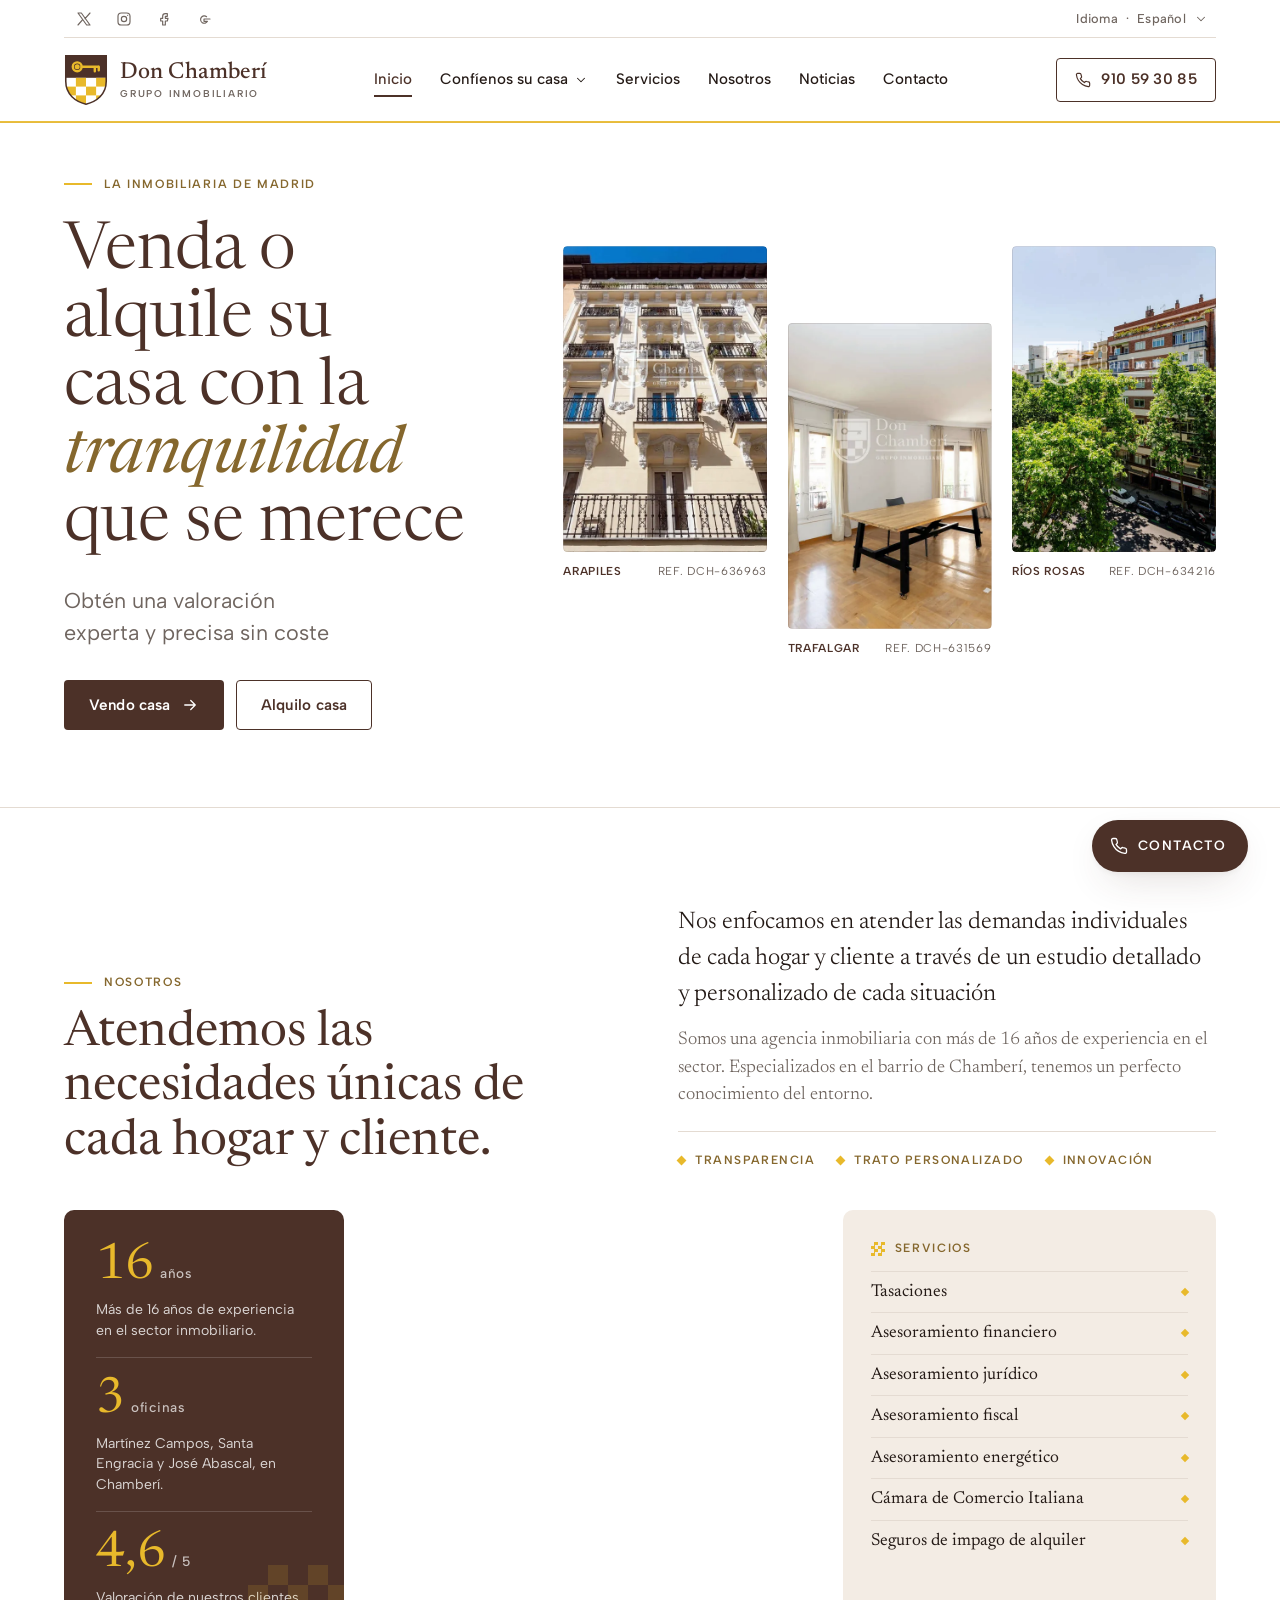
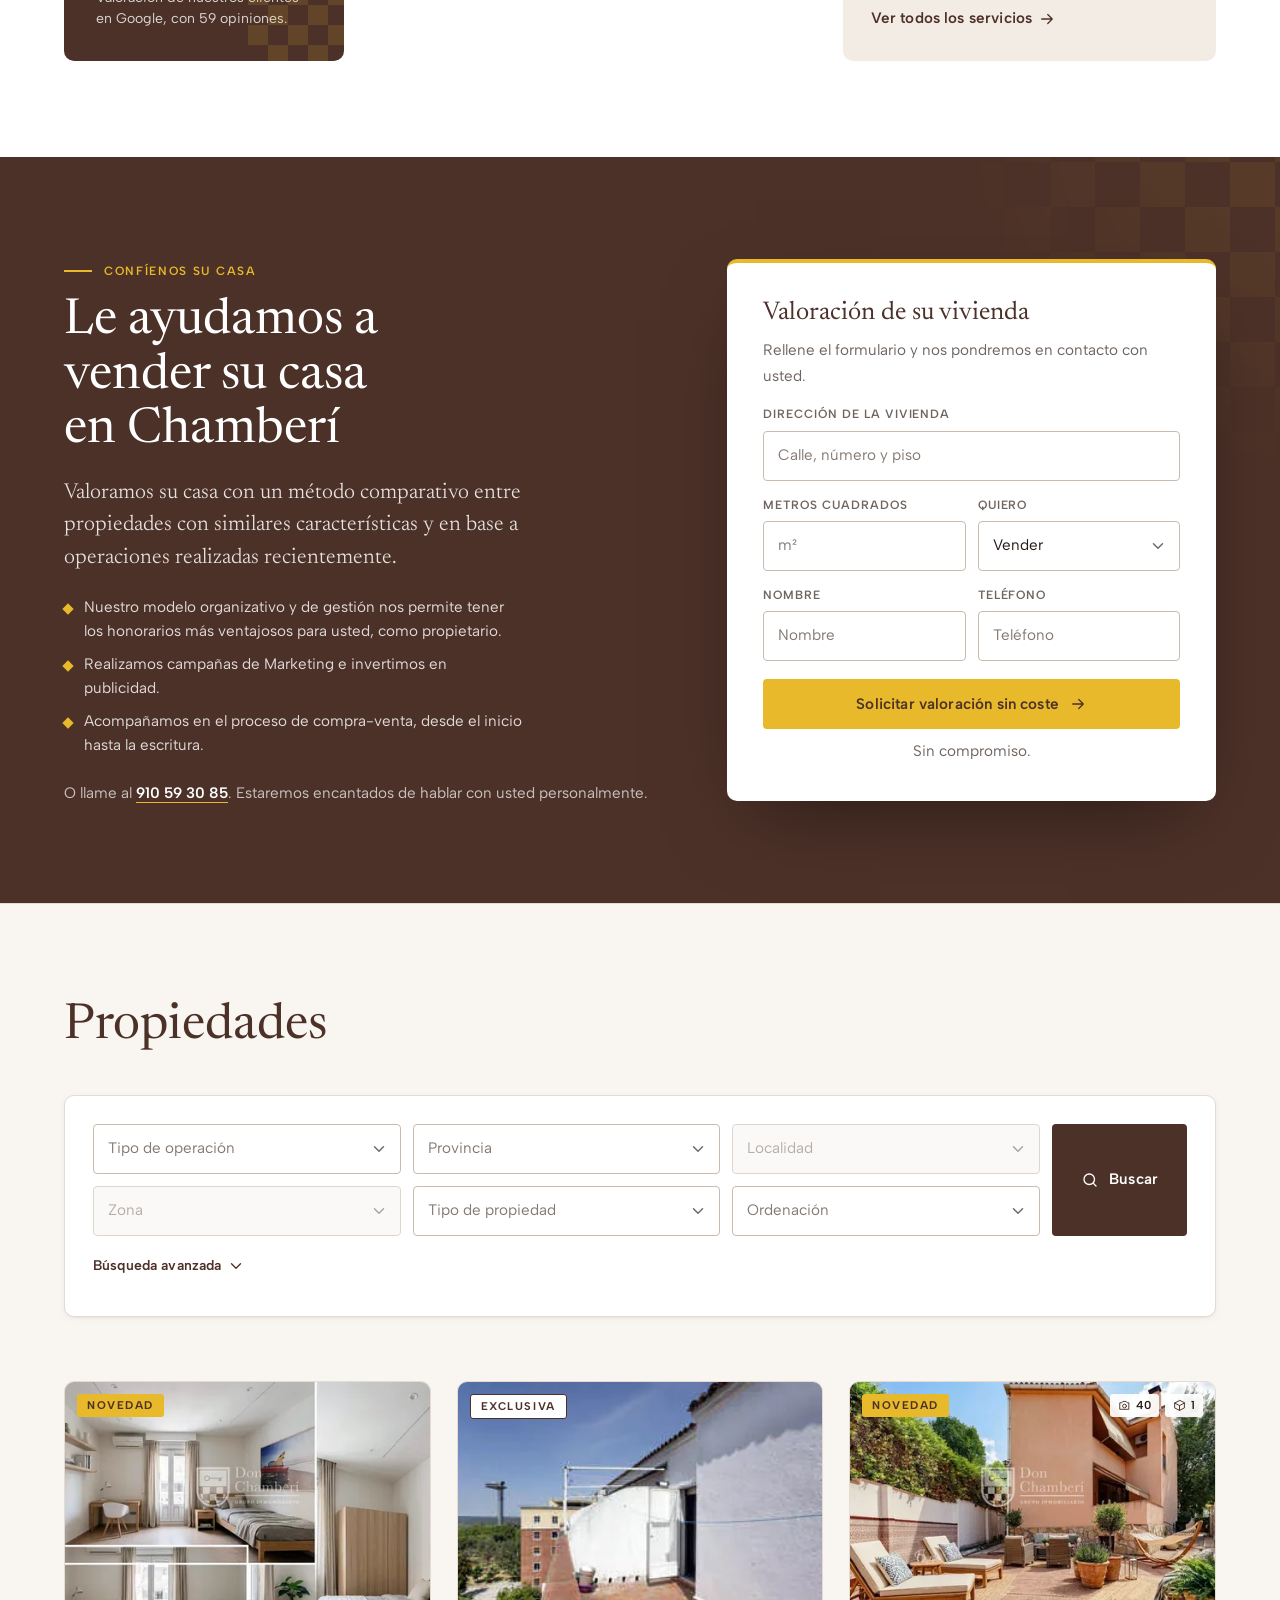
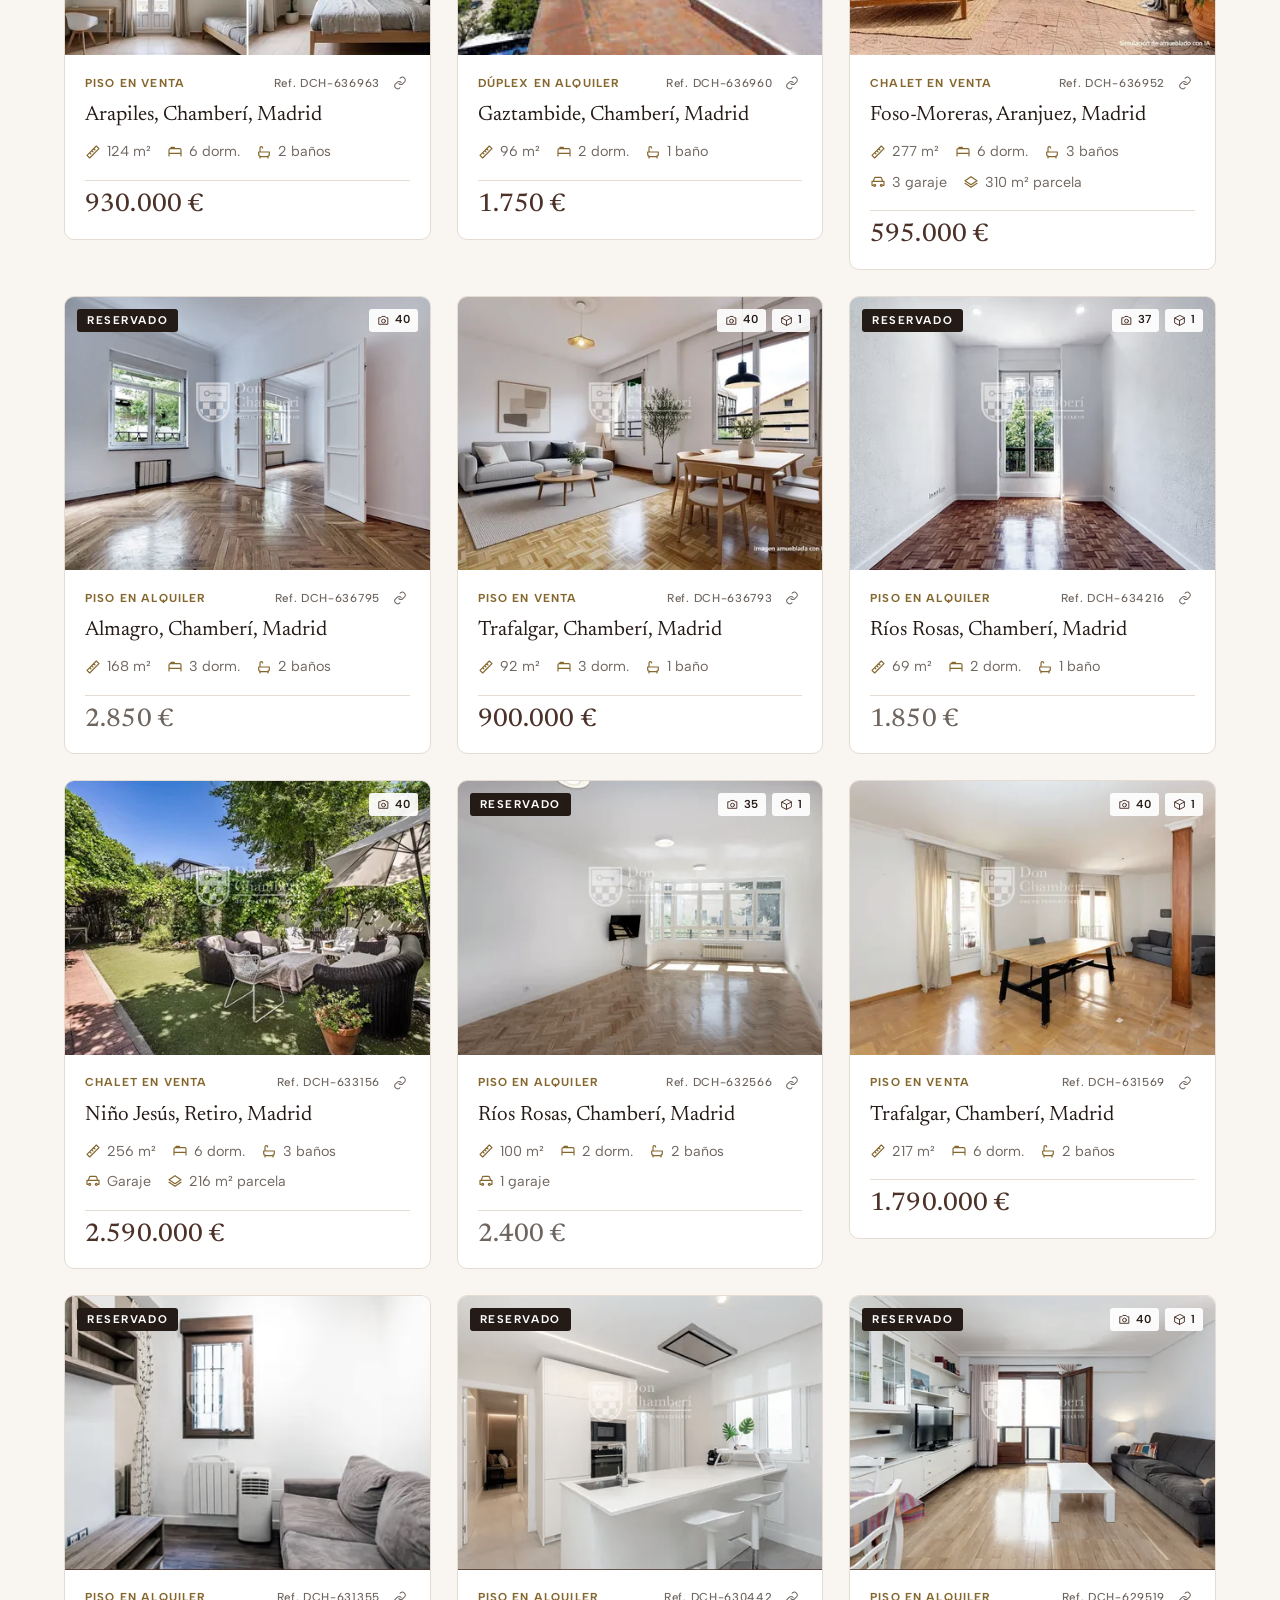
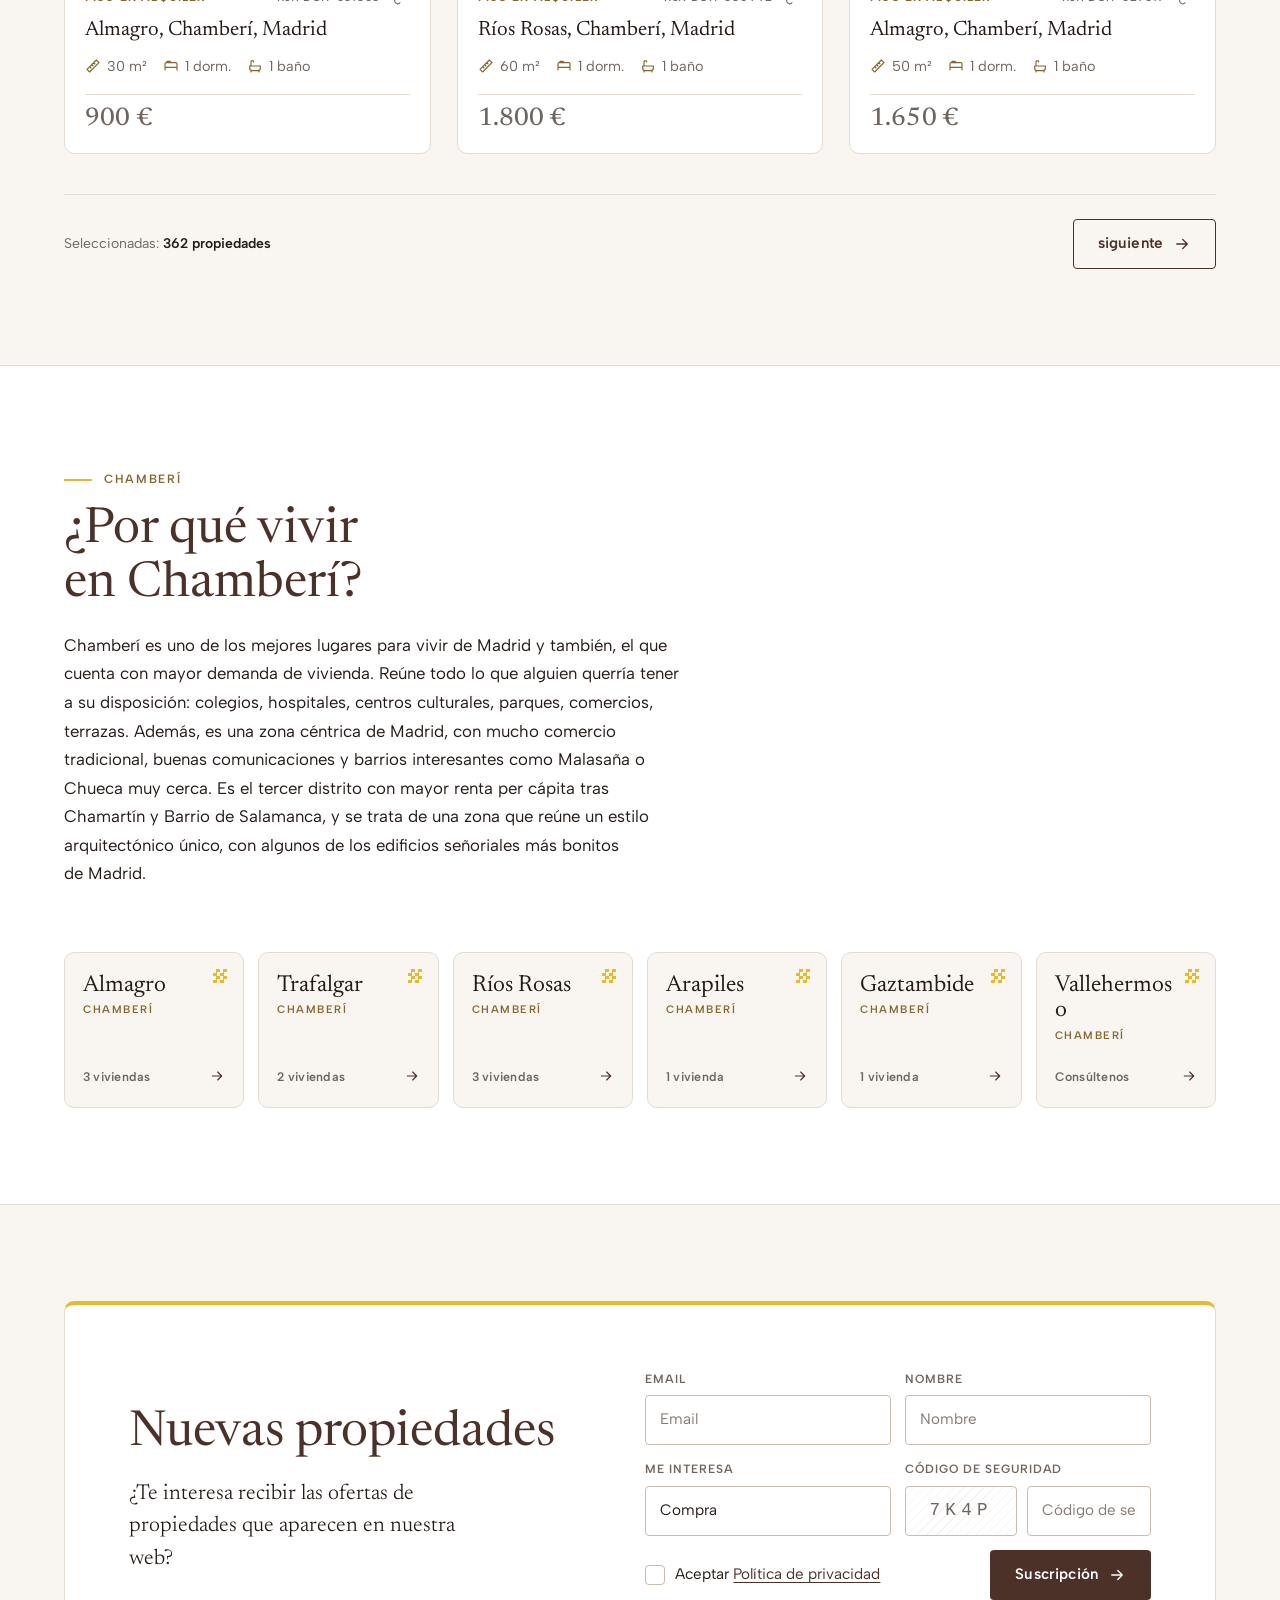
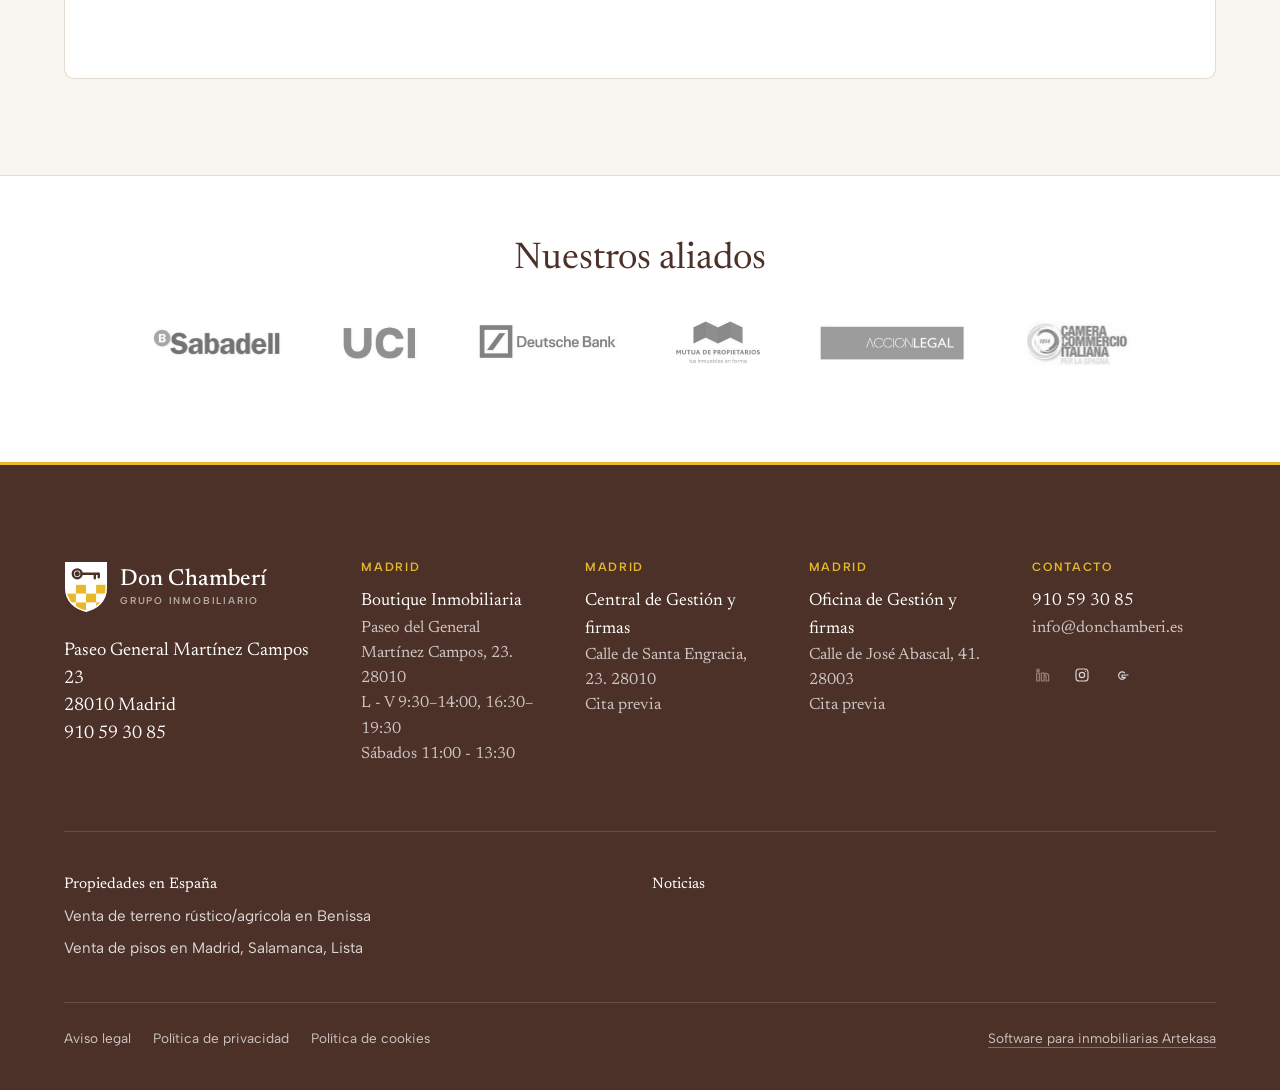
==== commit e8b77cf7: "deploy: prototipo v4 (marrón, dorado y blanco; valoración y barrios) Co-Authored-By: Claude Fable 5." ====
--- a/index.html
+++ b/index.html
@@ -6,7 +6,7 @@
 <meta name="viewport" content="width=device-width, initial-scale=1">
 <title>Inmobiliaria Don Chamberí · Inmobiliaria en Chamberí</title>
 <meta name="description" content="Inmobiliaria Don Chamberí, tu mejor opción para comprar, vender o alquilar propiedades en Chamberí. Servicio personalizado y asesoramiento experto. ¡Llámanos al 910 59 30 85!">
-<meta name="theme-color" content="#1E4D3A">
+<meta name="theme-color" content="#4C3128">
 <meta property="og:type" content="website">
 <meta property="og:locale" content="es_ES">
 <meta property="og:site_name" content="Don Chamberí">
@@ -20,7 +20,7 @@
 <link rel="preload" href="assets/fonts/albert-sans.woff2" as="font" type="font/woff2" crossorigin>
 <link rel="stylesheet" href="assets/css/global.css">
 <link rel="stylesheet" href="assets/css/home.css">
-<link rel="icon" href="data:image/svg+xml,%3Csvg xmlns='http://www.w3.org/2000/svg' viewBox='0 0 100 118'%3E%3Cpath d='M4 4h92v58c0 30-22 46-46 52C26 108 4 92 4 62Z' fill='%231E4D3A'/%3E%3Cg fill='%23fff'%3E%3Crect x='27' y='54' width='23' height='20'/%3E%3Crect x='73' y='54' width='23' height='20'/%3E%3Crect x='50' y='74' width='23' height='20'/%3E%3Crect x='27' y='94' width='23' height='20'/%3E%3Crect x='73' y='94' width='23' height='20'/%3E%3Crect x='4' y='74' width='23' height='20'/%3E%3C/g%3E%3Cg fill='none' stroke='%23fff' stroke-width='6' stroke-linecap='round'%3E%3Ccircle cx='30' cy='29' r='10'/%3E%3Cpath d='M40 29h38M70 29v10M79 29v8'/%3E%3C/g%3E%3C/svg%3E">
+<link rel="icon" href="data:image/svg+xml,%3Csvg xmlns='http://www.w3.org/2000/svg' viewBox='0 0 100 118'%3E%3Cpath d='M4 4h92v58c0 30-22 46-46 52C26 108 4 92 4 62Z' fill='%234C3128'/%3E%3Cg fill='%23E8B92B'%3E%3Crect x='27' y='54' width='23' height='20'/%3E%3Crect x='73' y='54' width='23' height='20'/%3E%3Crect x='50' y='74' width='23' height='20'/%3E%3Crect x='27' y='94' width='23' height='20'/%3E%3Crect x='73' y='94' width='23' height='20'/%3E%3Crect x='4' y='74' width='23' height='20'/%3E%3C/g%3E%3Cg fill='none' stroke='%23E8B92B' stroke-width='6' stroke-linecap='round'%3E%3Ccircle cx='30' cy='29' r='10'/%3E%3Cpath d='M40 29h38M70 29v10M79 29v8'/%3E%3C/g%3E%3C/svg%3E">
 </head>
 <body>
 
@@ -29,8 +29,8 @@
     <defs><clipPath id="escudo-clip"><path d="M4 4h92v58c0 30-22 46-46 52C26 108 4 92 4 62Z"/></clipPath></defs>
     <g clip-path="url(#escudo-clip)">
       <rect width="100" height="118" fill="var(--escudo-fondo,#fff)"/>
-      <rect width="100" height="54" fill="currentColor"/>
-      <g fill="currentColor">
+      <rect width="100" height="54" fill="var(--escudo-arriba,currentColor)"/>
+      <g fill="var(--escudo-damero,currentColor)">
         <rect x="27" y="54" width="23" height="20"/><rect x="73" y="54" width="23" height="20"/>
         <rect x="4" y="74" width="23" height="20"/><rect x="50" y="74" width="23" height="20"/>
         <rect x="27" y="94" width="23" height="20"/><rect x="73" y="94" width="23" height="20"/>
@@ -199,16 +199,109 @@
   </div>
 </section>
 
-<!-- ============================ ATENDEMOS ============================ -->
+<!-- ============================ ATENDEMOS ============================
+     Su titular y su párrafo. El resto es suyo también: "Nosotros" (16 años, valores),
+     el pie (tres oficinas) y "Servicios" (los siete, literales). -->
 <section class="intro" aria-labelledby="titulo-intro">
   <div class="env">
-    <h2 class="intro__titulo rv" id="titulo-intro">Atendemos las necesidades únicas de cada hogar y cliente.</h2>
+    <div class="intro__cab">
+      <div class="rv">
+        <p class="etiqueta">Nosotros</p>
+        <h2 class="intro__titulo" id="titulo-intro">Atendemos las necesidades únicas de cada hogar y cliente.</h2>
+      </div>
+      <div class="rv" style="--i:1">
+        <p class="intro__texto">Nos enfocamos en atender las demandas individuales de cada hogar y cliente a través de un estudio detallado y personalizado de cada situación</p>
+        <p class="intro__texto">Somos una agencia inmobiliaria con más de 16 años de experiencia en el sector. Especializados en el barrio de Chamberí, tenemos un perfecto conocimiento del entorno.</p>
+        <ul class="intro__valores" aria-label="Nuestros valores">
+          <li>Transparencia</li>
+          <li>Trato personalizado</li>
+          <li>Innovación</li>
+        </ul>
+      </div>
+    </div>
+
     <div class="intro__cuerpo">
-      <p class="intro__texto rv" style="--i:1">Nos enfocamos en atender las demandas individuales de cada hogar y cliente a través de un estudio detallado y personalizado de cada situación</p>
-      <figure class="intro__figura rv-ventana" style="--i:2">
+      <div class="hechos rv" style="--i:2">
+        <div class="hecho">
+          <p class="hecho__num">16<small>años</small></p>
+          <p class="hecho__txt">Más de 16 años de experiencia en el sector inmobiliario.</p>
+        </div>
+        <div class="hecho">
+          <p class="hecho__num">3<small>oficinas</small></p>
+          <p class="hecho__txt">Martínez Campos, Santa Engracia y José Abascal, en Chamberí.</p>
+        </div>
+        <div class="hecho">
+          <p class="hecho__num">4,6<small>/ 5</small></p>
+          <p class="hecho__txt">Valoración de nuestros clientes en Google, con 59 opiniones.</p>
+        </div>
+      </div>
+      <figure class="intro__figura rv-ventana" style="--i:3">
         <img src="assets/img/inspeccion-tecnica-de-edificios.webp" width="700" height="394" alt="Estudio detallado sobre los planos de una vivienda" loading="lazy">
+        <figcaption><span class="damero" aria-hidden="true"></span>Estudio detallado de cada vivienda</figcaption>
       </figure>
-    </div>
+      <div class="servicios rv" style="--i:4">
+        <p class="servicios__rotulo"><span class="damero" aria-hidden="true"></span>Servicios</p>
+        <ul>
+          <li>Tasaciones</li>
+          <li>Asesoramiento financiero</li>
+          <li>Asesoramiento jurídico</li>
+          <li>Asesoramiento fiscal</li>
+          <li>Asesoramiento energético</li>
+          <li>Cámara de Comercio Italiana</li>
+          <li>Seguros de impago de alquiler</li>
+        </ul>
+        <a class="btn btn--texto" href="https://www.inmobiliariadonchamberi.madrid/es/cms/servicios_inmobiliarios_chamberi/">Ver todos los servicios <svg class="ic ic--flecha"><use href="#i-flecha"/></svg></a>
+      </div>
+    </div>
+  </div>
+</section>
+
+<!-- ============================ VALORACIÓN (sección nueva) ============================
+     Texto literal de su página "Vendo casa" y un formulario de valoración. -->
+<section class="valora" id="valoracion" aria-labelledby="titulo-valora">
+  <div class="env valora__env">
+    <div class="rv">
+      <p class="etiqueta">Confíenos su casa</p>
+      <h2 id="titulo-valora">Le ayudamos a vender su casa en Chamberí</h2>
+      <p class="valora__texto">Valoramos su casa con un método comparativo entre propiedades con similares características y en base a operaciones realizadas recientemente.</p>
+      <ul class="valora__lista">
+        <li>Nuestro modelo organizativo y de gestión nos permite tener los honorarios más ventajosos para usted, como propietario.</li>
+        <li>Realizamos campañas de Marketing e invertimos en publicidad.</li>
+        <li>Acompañamos en el proceso de compra-venta, desde el inicio hasta la escritura.</li>
+      </ul>
+      <p class="valora__tel">O llame al <a href="tel:+34910593085">910 59 30 85</a>. Estaremos encantados de hablar con usted personalmente.</p>
+    </div>
+    <form class="valora__form rv" style="--i:1" action="https://www.inmobiliariadonchamberi.madrid/es/cms/vender_casa_chamberi/" method="post" data-prototipo aria-label="Solicitar valoración">
+      <h3>Valoración de su vivienda</h3>
+      <p>Rellene el formulario y nos pondremos en contacto con usted.</p>
+      <div class="campo">
+        <label for="v-dir">Dirección de la vivienda</label>
+        <input id="v-dir" type="text" name="direccion" placeholder="Calle, número y piso" autocomplete="street-address">
+      </div>
+      <div class="valora__fila">
+        <div class="campo">
+          <label for="v-m2">Metros cuadrados</label>
+          <input id="v-m2" type="number" name="superficie" placeholder="m²" min="0" inputmode="numeric">
+        </div>
+        <div class="campo">
+          <label for="v-op">Quiero</label>
+          <select id="v-op" name="operacion"><option value="V">Vender</option><option value="A">Alquilar</option></select>
+        </div>
+      </div>
+      <div class="valora__fila">
+        <div class="campo">
+          <label for="v-nombre">Nombre</label>
+          <input id="v-nombre" type="text" name="nombre" placeholder="Nombre" autocomplete="name">
+        </div>
+        <div class="campo">
+          <label for="v-tel">Teléfono</label>
+          <input id="v-tel" type="tel" name="telefono" placeholder="Teléfono" autocomplete="tel" inputmode="tel">
+        </div>
+      </div>
+      <button class="btn btn--oro" type="submit">Solicitar valoración sin coste <svg class="ic ic--flecha"><use href="#i-flecha"/></svg></button>
+      <p class="valora__nota">Sin compromiso.</p>
+      <p class="estado" aria-live="polite"></p>
+    </form>
   </div>
 </section>
 
@@ -741,6 +834,33 @@
   </div>
 </section>
 
+<!-- ============================ CHAMBERÍ, BARRIO A BARRIO (sección nueva) ============================
+     Su texto de "Nosotros" ("¿Por qué vivir en Chamberí?") y los seis barrios del distrito. -->
+<section class="barrios" id="chamberi" aria-labelledby="titulo-barrios">
+  <div class="env">
+    <div class="barrios__cab">
+      <div class="rv">
+        <p class="etiqueta">Chamberí</p>
+        <h2 id="titulo-barrios">¿Por qué vivir en Chamberí?</h2>
+        <p class="barrios__texto">Chamberí es uno de los mejores lugares para vivir de Madrid y también, el que cuenta con mayor demanda de vivienda. Reúne todo lo que alguien querría tener a su disposición: colegios, hospitales, centros culturales, parques, comercios, terrazas. Además, es una zona céntrica de Madrid, con mucho comercio tradicional, buenas comunicaciones y barrios interesantes como Malasaña o Chueca muy cerca. Es el tercer distrito con mayor renta per cápita tras Chamartín y Barrio de Salamanca, y se trata de una zona que reúne un estilo arquitectónico único, con algunos de los edificios señoriales más bonitos de Madrid.</p>
+      </div>
+      <figure class="barrios__figura rv-ventana" style="--i:1">
+        <img src="assets/img/props/634216-3-800.webp" srcset="assets/img/props/634216-3-480.webp 480w, assets/img/props/634216-3-800.webp 800w, assets/img/props/634216-3-1200.webp 1200w" sizes="(min-width:1024px) 40vw, 100vw" width="1200" height="797" alt="Calle arbolada de Ríos Rosas vista desde el balcón de una vivienda" loading="lazy">
+        <figcaption><span class="damero" aria-hidden="true"></span>Ríos Rosas · Ref. DCH-634216</figcaption>
+      </figure>
+    </div>
+
+    <ul class="barrios__lista" aria-label="Los seis barrios de Chamberí">
+      <li class="rv" style="--i:0"><a class="barrio" href="#propiedades"><span class="damero" aria-hidden="true"></span><span class="barrio__nombre">Almagro<small>Chamberí</small></span><span class="barrio__dato">3 viviendas <svg class="ic"><use href="#i-flecha"/></svg></span></a></li>
+      <li class="rv" style="--i:1"><a class="barrio" href="#propiedades"><span class="damero" aria-hidden="true"></span><span class="barrio__nombre">Trafalgar<small>Chamberí</small></span><span class="barrio__dato">2 viviendas <svg class="ic"><use href="#i-flecha"/></svg></span></a></li>
+      <li class="rv" style="--i:2"><a class="barrio" href="#propiedades"><span class="damero" aria-hidden="true"></span><span class="barrio__nombre">Ríos Rosas<small>Chamberí</small></span><span class="barrio__dato">3 viviendas <svg class="ic"><use href="#i-flecha"/></svg></span></a></li>
+      <li class="rv" style="--i:3"><a class="barrio" href="#propiedades"><span class="damero" aria-hidden="true"></span><span class="barrio__nombre">Arapiles<small>Chamberí</small></span><span class="barrio__dato">1 vivienda <svg class="ic"><use href="#i-flecha"/></svg></span></a></li>
+      <li class="rv" style="--i:4"><a class="barrio" href="#propiedades"><span class="damero" aria-hidden="true"></span><span class="barrio__nombre">Gaztambide<small>Chamberí</small></span><span class="barrio__dato">1 vivienda <svg class="ic"><use href="#i-flecha"/></svg></span></a></li>
+      <li class="rv" style="--i:5"><a class="barrio" href="https://www.inmobiliariadonchamberi.madrid/es/contacto/" data-abre-contacto aria-controls="cajon-contacto" aria-expanded="false"><span class="damero" aria-hidden="true"></span><span class="barrio__nombre">Vallehermoso<small>Chamberí</small></span><span class="barrio__dato">Consúltenos <svg class="ic"><use href="#i-flecha"/></svg></span></a></li>
+    </ul>
+  </div>
+</section>
+
 <!-- ============================ NUEVAS PROPIEDADES ============================ -->
 <section class="suscrip" aria-labelledby="titulo-suscrip">
   <div class="env">
--- a/assets/css/global.css
+++ b/assets/css/global.css
@@ -14,23 +14,28 @@
   font-weight:100 900;font-style:italic;font-display:swap}
 
 :root{
-  /* Color de marca: verde Madrid — el de las farolas, bancos y quioscos de fundición */
-  --marca:#1E4D3A;
-  --marca-oscuro:#143728;
-  --marca-medio:#3E7A5E;
-  --marca-suave:#E8F0EA;
-  --marca-tinte:#F4F8F5;
-  --marca-rgb:30,77,58;
+  /* Sus colores: el marrón y el dorado del escudo, sobre blanco */
+  --marca:#4C3128;
+  --marca-oscuro:#35211B;
+  --marca-medio:#85672D;   /* bronce: dorado legible sobre blanco (5:1) */
+  --oro:#E8B92B;           /* su mostaza, solo para rellenos, filetes y sellos */
+  --oro-hover:#D9A81F;
+  --oro-suave:#FBF1D3;
+  --marca-suave:#F3ECE4;
+  --marca-tinte:#F9F6F2;
+  --marca-rgb:76,49,40;
 
   --blanco:#FFFFFF;
-  --tinta:#172219;
-  --gris:#66716A;
-  --gris-claro:#7F8B84;
-  --linea:#DCE5DE;
-  --linea-fuerte:#B9C9BE;
+  --tinta:#241A16;
+  --gris:#6F655F;
+  --gris-claro:#857A73;
+  --linea:#E4DBD2;
+  --linea-fuerte:#C9BBAE;
 
   --escudo-fondo:#FFFFFF;
-  --escudo-llave:#FFFFFF;
+  --escudo-arriba:currentColor;
+  --escudo-llave:#E8B92B;
+  --escudo-damero:#E8B92B;
 
   --sombra-1:0 1px 2px rgba(var(--marca-rgb),.06),0 2px 8px -2px rgba(var(--marca-rgb),.08);
   --sombra-2:0 14px 40px -14px rgba(var(--marca-rgb),.24),0 2px 6px rgba(var(--marca-rgb),.06);
@@ -62,14 +67,6 @@
   --cab-h:65px;
 }
 @media (min-width:900px){:root{--cab-h:123px}}
-
-/* Tema alternativo: la paleta que usan hoy (marrón + mostaza) */
-html[data-tema="marron"]{
-  --marca:#4C3128;--marca-oscuro:#35211B;--marca-medio:#7E6228;
-  --marca-suave:#F3ECE4;--marca-tinte:#F9F6F2;--marca-rgb:76,49,40;
-  --tinta:#241A16;--gris:#6F655F;--gris-claro:#857A73;--linea:#E4DBD2;--linea-fuerte:#C9BBAE;
-  --escudo-llave:#E8B92B;
-}
 
 /* ---------- Base ---------- */
 *,*::before,*::after{box-sizing:border-box}
@@ -111,7 +108,7 @@
   display:inline-flex;align-items:center;gap:12px;
   font-size:var(--t-label);font-weight:600;letter-spacing:.14em;text-transform:uppercase;color:var(--marca-medio);
 }
-.etiqueta::before{content:"";width:28px;height:1.5px;background:currentColor;flex:none}
+.etiqueta::before{content:"";width:28px;height:2px;background:var(--oro);flex:none}
 
 /* Enlace con subrayado que se dibuja */
 .enlace{position:relative;display:inline-block;color:var(--marca);font-weight:500}
@@ -137,6 +134,8 @@
 .btn--linea:hover{background:var(--marca-suave);transform:translateY(-2px)}
 .btn--blanco{background:#fff;color:var(--marca)}
 .btn--blanco:hover{background:var(--marca-suave);transform:translateY(-2px)}
+.btn--oro{background:var(--oro);color:var(--marca)}
+.btn--oro:hover{background:var(--oro-hover);transform:translateY(-2px);box-shadow:0 14px 40px -14px rgba(0,0,0,.45)}
 .btn--texto{min-height:44px;padding:0 8px;margin-left:-8px;color:var(--marca);border:0;gap:6px}
 .btn--texto:hover{color:var(--marca-oscuro);transform:none}
 .btn--texto .ic--chev{transition:transform 360ms var(--ease-out)}
@@ -194,9 +193,10 @@
    CABECERA — fija. Dos niveles, como la suya: tira superior
    (redes + idioma) y fila principal (logo, navegación, teléfono).
    ============================================================ */
-.cab{position:fixed;top:0;left:0;right:0;z-index:50;background:rgba(255,255,255,.94);
+.cab{position:fixed;top:0;left:0;right:0;z-index:50;background:rgba(255,255,255,.96);
   -webkit-backdrop-filter:blur(12px);backdrop-filter:blur(12px);border-bottom:1px solid var(--linea)}
-html[data-tema="marron"] .cab{background:rgba(255,255,255,.96)}
+/* El filete dorado de su cabecera actual, más fino */
+.cab::after{content:"";position:absolute;left:0;right:0;bottom:-1px;height:2px;background:var(--oro);opacity:.9}
 
 .cab__tira{display:none}
 @media (min-width:900px){
@@ -265,6 +265,7 @@
 }
 
 .cab__acciones{display:flex;align-items:center;gap:6px}
+@media (max-width:359px){.cab__fila{gap:10px}.logo{gap:8px}.logo__nombre{font-size:1.15rem}.logo__grupo{letter-spacing:.12em}}
 .tel{display:inline-flex;align-items:center;justify-content:center;gap:10px;min-height:44px;min-width:44px;padding:0 12px;border:1.5px solid var(--marca);border-radius:var(--r-s);
   color:var(--marca);font-weight:600;font-size:.95rem;letter-spacing:.02em;white-space:nowrap;
   font-variant-numeric:tabular-nums;
@@ -345,8 +346,9 @@
 /* ============================================================
    PIE
    ============================================================ */
-.pie{background:var(--marca);color:rgba(255,255,255,.82);--escudo-fondo:var(--marca);--escudo-llave:var(--marca);
-  padding:var(--s6) 0 var(--s4);position:relative;overflow:hidden}
+.pie{background:var(--marca);color:rgba(255,255,255,.82);
+  --escudo-fondo:#fff;--escudo-arriba:#fff;--escudo-llave:var(--marca);--escudo-damero:var(--oro);
+  padding:var(--s6) 0 var(--s4);position:relative;overflow:hidden;border-top:3px solid var(--oro)}
 .pie a{transition:color var(--d-1) ease}
 .pie a:hover{color:#fff}
 .pie .logo{color:#fff}
@@ -359,7 +361,7 @@
 @media (min-width:640px) and (max-width:1099px){.pie__marca{grid-column:1 / -1}}
 .pie__dir{font-family:var(--serif);font-size:1.15rem;line-height:1.5;color:#fff}
 .pie__dir a{font-variant-numeric:tabular-nums}
-.pie__col h3{font-family:var(--sans);font-size:var(--t-label);font-weight:600;letter-spacing:.14em;text-transform:uppercase;color:rgba(255,255,255,.72);margin-bottom:14px}
+.pie__col h3{font-family:var(--sans);font-size:var(--t-label);font-weight:600;letter-spacing:.14em;text-transform:uppercase;color:var(--oro);margin-bottom:14px}
 .pie__col p{font-family:var(--serif);font-size:1.1rem;line-height:1.55;color:#fff}
 .pie__col p span{display:block;color:rgba(255,255,255,.72);font-size:1.02rem}
 .pie__col .redes{margin-top:14px;margin-left:-10px}
--- a/assets/css/home.css
+++ b/assets/css/home.css
@@ -1,9 +1,14 @@
 /* ============================================================
-   HOME — hero, "Atendemos", Propiedades (buscador + fichas),
-   Nuevas propiedades, Nuestros aliados.
+   HOME — hero, "Atendemos", Valoración, Propiedades (buscador +
+   fichas), Chamberí barrio a barrio, Nuevas propiedades, Aliados.
    Firma visual: las ventanas. Las fotos se abren como contraventanas
    (clip-path desde el centro) y entra la luz: lo que venden en Chamberí.
+   El damero dorado del escudo aparece como marca pequeña.
    ============================================================ */
+
+/* Marca de damero: cuatro cuadros dorados, del escudo */
+.damero{display:inline-block;width:14px;height:14px;flex:none;
+  background:conic-gradient(var(--oro) 25%,transparent 0 50%,var(--oro) 0 75%,transparent 0);background-size:7px 7px}
 
 /* ---------- HERO ---------- */
 .hero{padding:clamp(32px,4vw,56px) 0 clamp(40px,6vw,88px);position:relative;overflow:hidden}
@@ -52,15 +57,79 @@
 html.captura .ventana__marco,html.quieto .ventana__marco{clip-path:none;animation:none}
 html.captura .ventana__marco img,html.quieto .ventana__marco img{transform:none;animation:none}
 
-/* ---------- "ATENDEMOS LAS NECESIDADES ÚNICAS…" ---------- */
+/* ---------- "ATENDEMOS LAS NECESIDADES ÚNICAS…" ----------
+   Su titular y su párrafo, más lo que ya dicen de sí mismos en "Nosotros",
+   "Servicios" y el pie: años, oficinas, valores y servicios. */
 .intro{padding:var(--s6) 0;border-top:1px solid var(--linea)}
-.intro__titulo{max-width:18ch;text-wrap:balance}
-.intro__cuerpo{display:grid;gap:var(--s4);align-items:center;margin-top:var(--s4)}
-@media (min-width:900px){.intro__cuerpo{grid-template-columns:1.05fr .95fr;gap:clamp(40px,6vw,96px)}}
-.intro__texto{font-family:var(--serif);font-size:clamp(1.35rem,1.1rem + 1vw,1.9rem);line-height:1.42;color:var(--tinta);font-weight:350;max-width:30ch;text-wrap:pretty}
-.intro__figura{margin:0;position:relative}
-.intro__figura img{width:100%;aspect-ratio:16/9;object-fit:cover;border-radius:var(--r-s)}
-.intro__figura::after{content:"";position:absolute;inset:0;border-radius:var(--r-s);box-shadow:inset 0 0 0 1px rgba(var(--marca-rgb),.12);pointer-events:none}
+.intro__cab{display:grid;gap:var(--s3);align-items:end}
+@media (min-width:900px){.intro__cab{grid-template-columns:minmax(0,6fr) minmax(0,6fr);gap:clamp(40px,6vw,96px)}}
+.intro__titulo{max-width:16ch;text-wrap:balance;margin-top:14px}
+.intro__texto{font-family:var(--serif);font-size:clamp(1.15rem,1rem + .7vw,1.5rem);line-height:1.5;color:var(--tinta);font-weight:350;text-wrap:pretty}
+.intro__texto + .intro__texto{margin-top:14px;font-size:clamp(1rem,.95rem + .35vw,1.15rem);color:var(--gris)}
+.intro__valores{display:flex;flex-wrap:wrap;gap:8px 22px;margin-top:22px;padding-top:18px;border-top:1px solid var(--linea)}
+.intro__valores li{display:inline-flex;align-items:center;gap:10px;font-size:.75rem;font-weight:600;letter-spacing:.12em;text-transform:uppercase;color:var(--marca-medio)}
+.intro__valores li::before{content:"";width:7px;height:7px;background:var(--oro);transform:rotate(45deg);flex:none}
+
+.intro__cuerpo{display:grid;gap:16px;margin-top:var(--s4)}
+@media (min-width:640px){.intro__cuerpo{grid-template-columns:repeat(2,minmax(0,1fr))}}
+@media (min-width:1024px){.intro__cuerpo{grid-template-columns:minmax(0,3fr) minmax(0,5fr) minmax(0,4fr)}}
+
+/* Los hechos: números grandes en dorado sobre marrón */
+.hechos{background:var(--marca);color:#fff;border-radius:var(--r-m);padding:clamp(22px,2.5vw,32px);
+  display:grid;grid-template-columns:repeat(3,minmax(0,1fr));gap:16px;position:relative;overflow:hidden}
+.hechos::after{content:"";position:absolute;right:-24px;bottom:-24px;width:120px;height:120px;opacity:.14;
+  background:conic-gradient(var(--oro) 25%,transparent 0 50%,var(--oro) 0 75%,transparent 0);background-size:40px 40px;pointer-events:none}
+@media (min-width:1024px){.hechos{grid-template-columns:1fr;align-content:space-between}}
+.hecho{position:relative;min-width:0;padding:0 0 0 14px;border-left:1px solid rgba(255,255,255,.16)}
+.hecho:first-child{padding-left:0;border-left:0}
+@media (min-width:1024px){
+  .hecho{padding:18px 0 0;border-left:0;border-top:1px solid rgba(255,255,255,.16)}
+  .hecho:first-child{padding-top:0;border-top:0}
+}
+.hecho__num{font-family:var(--serif);font-size:clamp(2rem,1.2rem + 2.4vw,3.4rem);white-space:nowrap;line-height:1;color:var(--oro);font-variant-numeric:tabular-nums;font-weight:400}
+.hecho__num small{font-family:var(--sans);font-size:.85rem;font-weight:500;color:rgba(255,255,255,.7);margin-left:6px;letter-spacing:.04em}
+.hecho__txt{margin-top:8px;font-size:.88rem;line-height:1.45;color:rgba(255,255,255,.8)}
+
+.intro__figura{margin:0;position:relative;min-height:280px;border-radius:var(--r-m);overflow:hidden;background:var(--marca-suave)}
+.intro__figura img{position:absolute;inset:0;width:100%;height:100%;object-fit:cover}
+.intro__figura::after{content:"";position:absolute;inset:0;border-radius:inherit;box-shadow:inset 0 0 0 1px rgba(var(--marca-rgb),.14);pointer-events:none}
+.intro__figura figcaption{position:absolute;left:16px;bottom:14px;display:inline-flex;align-items:center;gap:10px;padding:8px 12px;border-radius:3px;
+  background:rgba(255,255,255,.92);color:var(--marca);font-size:.72rem;font-weight:600;letter-spacing:.1em;text-transform:uppercase}
+@media (min-width:640px) and (max-width:1023px){.intro__figura{grid-column:1 / -1;min-height:320px}}
+
+/* Los siete servicios, literales de su página de Servicios */
+.servicios{background:var(--marca-suave);border-radius:var(--r-m);padding:clamp(22px,2.5vw,28px);display:flex;flex-direction:column}
+.servicios__rotulo{display:flex;align-items:center;gap:10px;font-size:.75rem;font-weight:600;letter-spacing:.14em;text-transform:uppercase;color:var(--marca-medio)}
+.servicios ul{margin-top:12px;display:flex;flex-direction:column}
+.servicios li{display:flex;align-items:center;justify-content:space-between;gap:12px;padding:9px 0;border-top:1px solid var(--linea);
+  font-family:var(--serif);font-size:1.08rem;line-height:1.3;color:var(--tinta)}
+.servicios li::after{content:"";width:6px;height:6px;background:var(--oro);transform:rotate(45deg);flex:none}
+.servicios .btn--texto{margin-top:auto;padding-top:16px;align-self:flex-start;min-height:44px}
+
+/* ---------- VALORACIÓN: "Le ayudamos a vender su casa en Chamberí" ----------
+   Banda marrón con su texto de "Vendo casa" y un formulario de valoración. */
+.valora{position:relative;overflow:hidden;background:var(--marca);color:#fff;padding:var(--s6) 0}
+.valora::before{content:"";position:absolute;right:-40px;top:-40px;width:360px;height:360px;opacity:.07;pointer-events:none;
+  background:conic-gradient(var(--oro) 25%,transparent 0 50%,var(--oro) 0 75%,transparent 0);background-size:90px 90px;
+  -webkit-mask:radial-gradient(circle at top right,#000 20%,transparent 72%);mask:radial-gradient(circle at top right,#000 20%,transparent 72%)}
+.valora__env{position:relative;display:grid;gap:var(--s4)}
+@media (min-width:1024px){.valora__env{grid-template-columns:minmax(0,6fr) minmax(0,5fr);gap:clamp(40px,6vw,96px);align-items:center}}
+.valora .etiqueta{color:var(--oro)}
+.valora h2{color:#fff;max-width:16ch;text-wrap:balance;margin-top:14px}
+.valora__texto{font-family:var(--serif);font-size:var(--t-lead);line-height:1.5;color:rgba(255,255,255,.86);margin-top:18px;max-width:40ch;font-weight:350}
+.valora__lista{margin-top:22px;display:flex;flex-direction:column;gap:10px;max-width:46ch}
+.valora__lista li{display:flex;gap:12px;font-size:.95rem;line-height:1.55;color:rgba(255,255,255,.82)}
+.valora__lista li::before{content:"";flex:none;width:8px;height:8px;margin-top:9px;background:var(--oro);transform:rotate(45deg)}
+.valora__tel{margin-top:24px;font-size:.95rem;color:rgba(255,255,255,.7)}
+.valora__tel a{color:#fff;font-weight:600;font-variant-numeric:tabular-nums;text-decoration:underline;text-underline-offset:4px;text-decoration-color:var(--oro)}
+.valora__form{background:#fff;color:var(--tinta);border-radius:var(--r-m);padding:clamp(24px,3vw,36px);display:flex;flex-direction:column;gap:14px;
+  border-top:4px solid var(--oro);box-shadow:0 30px 80px -30px rgba(0,0,0,.5);--hueco:14px}
+.valora__form h3{font-family:var(--serif);font-size:1.6rem;color:var(--marca);line-height:1.15}
+.valora__form > p{font-size:.95rem;color:var(--gris);margin-top:-4px}
+.valora__fila{display:grid;gap:12px}
+@media (min-width:640px){.valora__fila{grid-template-columns:repeat(2,minmax(0,1fr))}}
+.valora__form .btn{width:100%;margin-top:4px}
+.valora__nota{font-size:.8rem;color:var(--gris);text-align:center}
 
 /* ---------- PROPIEDADES ---------- */
 .props{padding:var(--s6) 0;background:var(--marca-tinte);border-top:1px solid var(--linea)}
@@ -69,7 +138,7 @@
 /* Buscador: su mismo formulario, ordenado. "Búsqueda avanzada" despliega el resto (como en su web). */
 .buscador{background:#fff;border:1px solid var(--linea);border-radius:var(--r-m);box-shadow:var(--sombra-1);padding:clamp(16px,2.4vw,28px);margin-bottom:var(--s5);position:relative}
 .buscador__fila{display:grid;gap:12px;grid-template-columns:1fr}
-@media (min-width:480px){.buscador__fila{grid-template-columns:repeat(2,1fr)}.buscador__fila .btn{grid-column:1 / -1}}
+@media (min-width:480px){.buscador__fila{grid-template-columns:repeat(2,minmax(0,1fr))}.buscador__fila .btn{grid-column:1 / -1}}
 @media (min-width:900px){.buscador__fila{grid-template-columns:repeat(3,1fr)}}
 /* Escritorio: los seis campos en 3×2 y el botón "Buscar" a toda la altura, a la derecha */
 @media (min-width:1100px){.buscador__fila{grid-template-columns:repeat(3,minmax(0,1fr)) auto}.buscador__fila .btn{grid-column:4;grid-row:1 / 3;align-self:stretch;padding:0 28px}}
@@ -108,7 +177,7 @@
 
 .ficha__sello{position:absolute;top:12px;left:12px;z-index:3;padding:6px 10px;border-radius:3px;
   font-size:.7rem;font-weight:700;letter-spacing:.14em;text-transform:uppercase;line-height:1;pointer-events:none}
-.ficha__sello--novedad{background:var(--marca);color:#fff}
+.ficha__sello--novedad{background:var(--oro);color:var(--marca)}
 .ficha__sello--exclusiva{background:#fff;color:var(--marca);border:1px solid var(--marca)}
 .ficha__sello--reservado{background:var(--tinta);color:#fff}
 
@@ -134,8 +203,8 @@
   transform:translateY(100%);transition:transform 200ms var(--ease-in);pointer-events:none}
 .ficha:hover .ficha__desc,.ficha:focus-within .ficha__desc{transform:none;pointer-events:auto;transition:transform 280ms var(--ease-out)}
 .ficha__desc p{font-size:.85rem;line-height:1.5;white-space:pre-line;display:-webkit-box;-webkit-line-clamp:5;-webkit-box-orient:vertical;overflow:hidden;color:rgba(255,255,255,.92)}
-.ficha__desc a{display:inline-block;margin-top:8px;font-size:.8rem;font-weight:600;letter-spacing:.04em;color:#fff;text-decoration:underline;text-underline-offset:4px;text-decoration-color:rgba(255,255,255,.5)}
-.ficha__desc a:hover{text-decoration-color:#fff}
+.ficha__desc a{display:inline-block;margin-top:8px;font-size:.8rem;font-weight:600;letter-spacing:.04em;color:var(--oro);text-decoration:underline;text-underline-offset:4px;text-decoration-color:rgba(232,185,43,.5)}
+.ficha__desc a:hover{text-decoration-color:var(--oro)}
 @media (hover:none){.ficha__desc{display:none}}
 
 .ficha__cuerpo{padding:18px 20px 20px;display:flex;flex-direction:column;gap:10px}
@@ -159,14 +228,42 @@
 .props__pie p{font-size:var(--t-small);color:var(--gris);font-variant-numeric:tabular-nums}
 .props__pie p b{color:var(--tinta);font-weight:600}
 
+/* ---------- CHAMBERÍ, BARRIO A BARRIO: "¿Por qué vivir en Chamberí?" ----------
+   Su texto de "Nosotros" y los seis barrios del distrito. */
+.barrios{padding:var(--s6) 0;border-top:1px solid var(--linea)}
+.barrios__cab{display:grid;gap:var(--s4);align-items:center}
+@media (min-width:1024px){.barrios__cab{grid-template-columns:minmax(0,7fr) minmax(0,5fr);gap:clamp(40px,6vw,96px)}}
+.barrios__cab h2{margin-top:14px;max-width:16ch;text-wrap:balance}
+.barrios__texto{margin-top:18px;font-size:1.05rem;line-height:1.7;color:var(--tinta);max-width:62ch;text-wrap:pretty}
+.barrios__figura{margin:0;position:relative;aspect-ratio:4/3;border-radius:var(--r-m);overflow:hidden;background:var(--marca-suave)}
+.barrios__figura img{width:100%;height:100%;object-fit:cover}
+.barrios__figura::after{content:"";position:absolute;inset:0;border-radius:inherit;box-shadow:inset 0 0 0 1px rgba(var(--marca-rgb),.14);pointer-events:none}
+.barrios__figura figcaption{position:absolute;left:16px;bottom:14px;z-index:1;display:inline-flex;align-items:center;gap:10px;padding:8px 12px;border-radius:3px;
+  background:rgba(255,255,255,.92);color:var(--marca);font-size:.72rem;font-weight:600;letter-spacing:.1em;text-transform:uppercase}
+.barrios__lista{display:grid;gap:14px;margin-top:var(--s5);grid-template-columns:repeat(2,minmax(0,1fr))}
+@media (min-width:640px){.barrios__lista{grid-template-columns:repeat(3,minmax(0,1fr))}}
+@media (min-width:1024px){.barrios__lista{grid-template-columns:repeat(6,minmax(0,1fr))}}
+.barrio{position:relative;display:flex;flex-direction:column;justify-content:space-between;gap:22px;min-height:156px;padding:20px 18px;
+  background:var(--marca-tinte);border:1px solid var(--linea);border-radius:var(--r-m);color:var(--tinta);
+  transition:background-color 200ms ease,color 200ms ease,border-color 200ms ease,transform 200ms var(--ease-out),box-shadow 200ms ease}
+.barrio .damero{position:absolute;top:16px;right:16px}
+.barrio__nombre{font-family:var(--serif);font-size:clamp(1.15rem,4.4vw,1.45rem);line-height:1.1;padding-right:24px;overflow-wrap:anywhere;min-width:0}
+.barrio__nombre small{display:block;font-family:var(--sans);font-size:.68rem;font-weight:600;letter-spacing:.14em;text-transform:uppercase;color:var(--marca-medio);margin-top:6px}
+.barrio__dato{display:flex;justify-content:space-between;align-items:center;gap:8px;font-size:.78rem;font-weight:600;color:var(--gris);letter-spacing:.02em}
+.barrio__dato .ic{width:16px;height:16px;color:var(--marca);transition:transform 200ms var(--ease-out)}
+.barrio:hover,.barrio:focus-visible{background:var(--marca);color:#fff;border-color:var(--marca);transform:translateY(-3px);box-shadow:var(--sombra-2)}
+.barrio:hover .barrio__nombre small,.barrio:hover .barrio__dato{color:var(--oro)}
+.barrio:hover .barrio__dato .ic{color:var(--oro);transform:translateX(4px)}
+.barrio:hover .damero{opacity:.9}
+
 /* ---------- NUEVAS PROPIEDADES (suscripción) ---------- */
-.suscrip{padding:var(--s6) 0}
-.suscrip__panel{background:var(--marca-suave);border-radius:var(--r-m);padding:clamp(28px,5vw,64px);display:grid;gap:var(--s4)}
+.suscrip{padding:var(--s6) 0;background:var(--marca-tinte);border-top:1px solid var(--linea)}
+.suscrip__panel{background:#fff;border:1px solid var(--linea);border-top:4px solid var(--oro);border-radius:var(--r-m);padding:clamp(28px,5vw,64px);display:grid;gap:var(--s4)}
 @media (min-width:1024px){.suscrip__panel{grid-template-columns:minmax(0,1fr) minmax(0,1.15fr);gap:clamp(40px,6vw,96px);align-items:center}}
 .suscrip__texto{display:flex;flex-direction:column;gap:var(--s2)}
 .suscrip__texto p{font-size:var(--t-lead);color:var(--tinta);max-width:30ch;line-height:1.5;font-family:var(--serif);font-weight:350}
 .suscrip__form{display:grid;gap:14px;--hueco:14px}
-@media (min-width:640px){.suscrip__form{grid-template-columns:1fr 1fr}}
+@media (min-width:640px){.suscrip__form{grid-template-columns:repeat(2,minmax(0,1fr))}}
 .suscrip__form .campo input,.suscrip__form .campo select{background:#fff}
 .suscrip__form .campo--ancho,.suscrip__form .estado{grid-column:1 / -1}
 .captcha{display:flex;gap:10px;align-items:stretch}
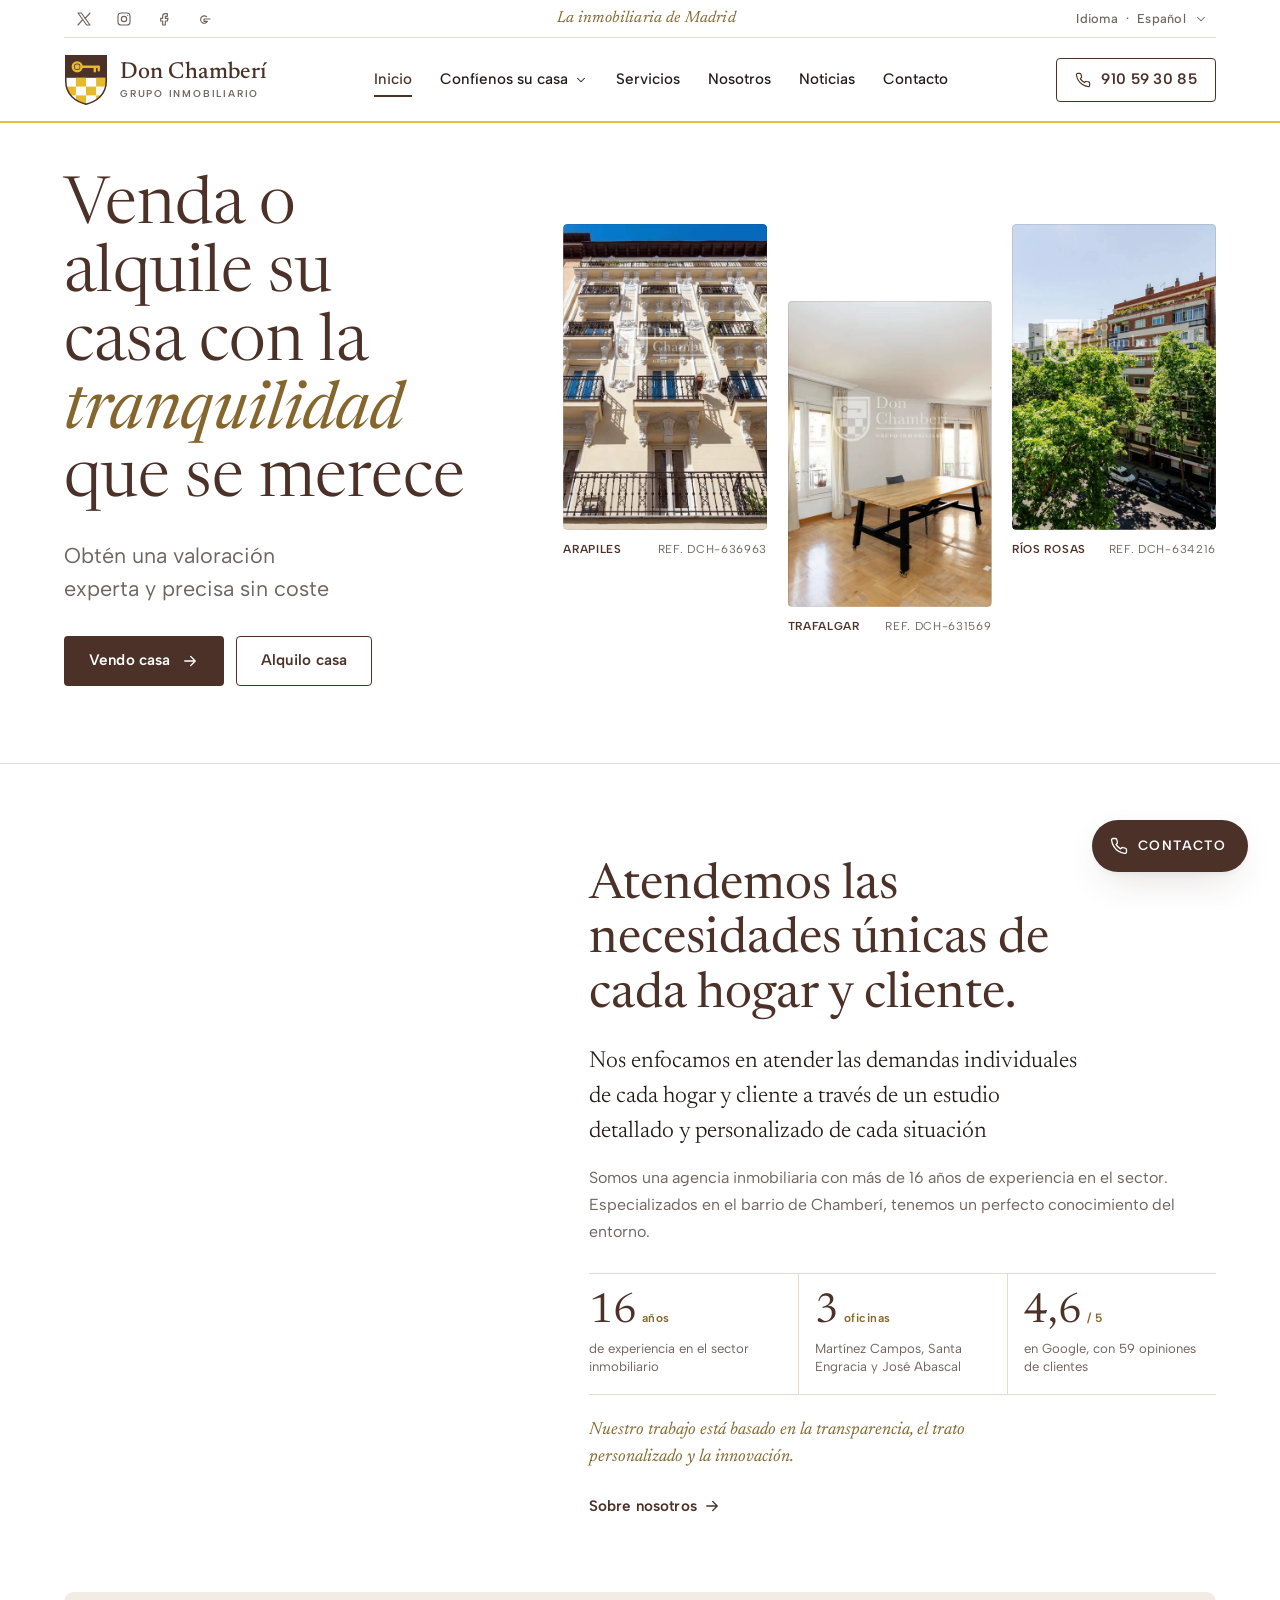
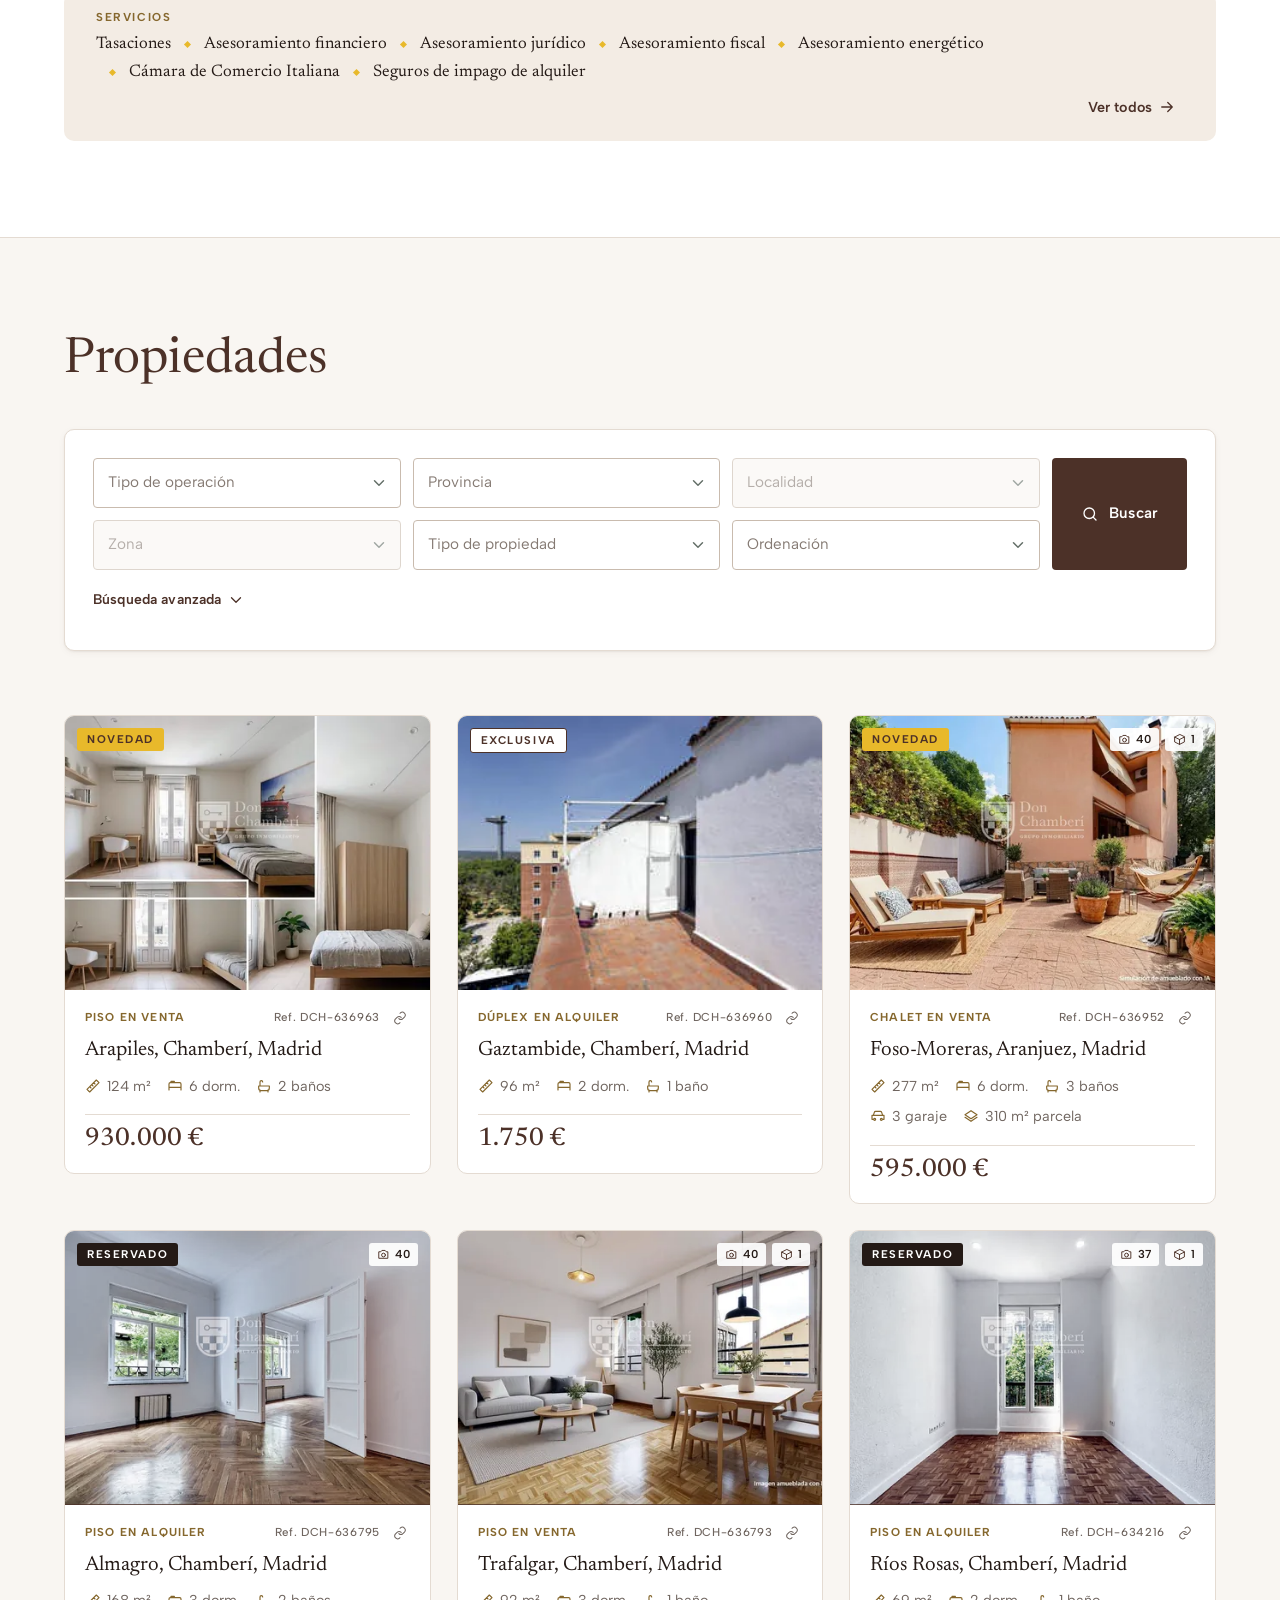
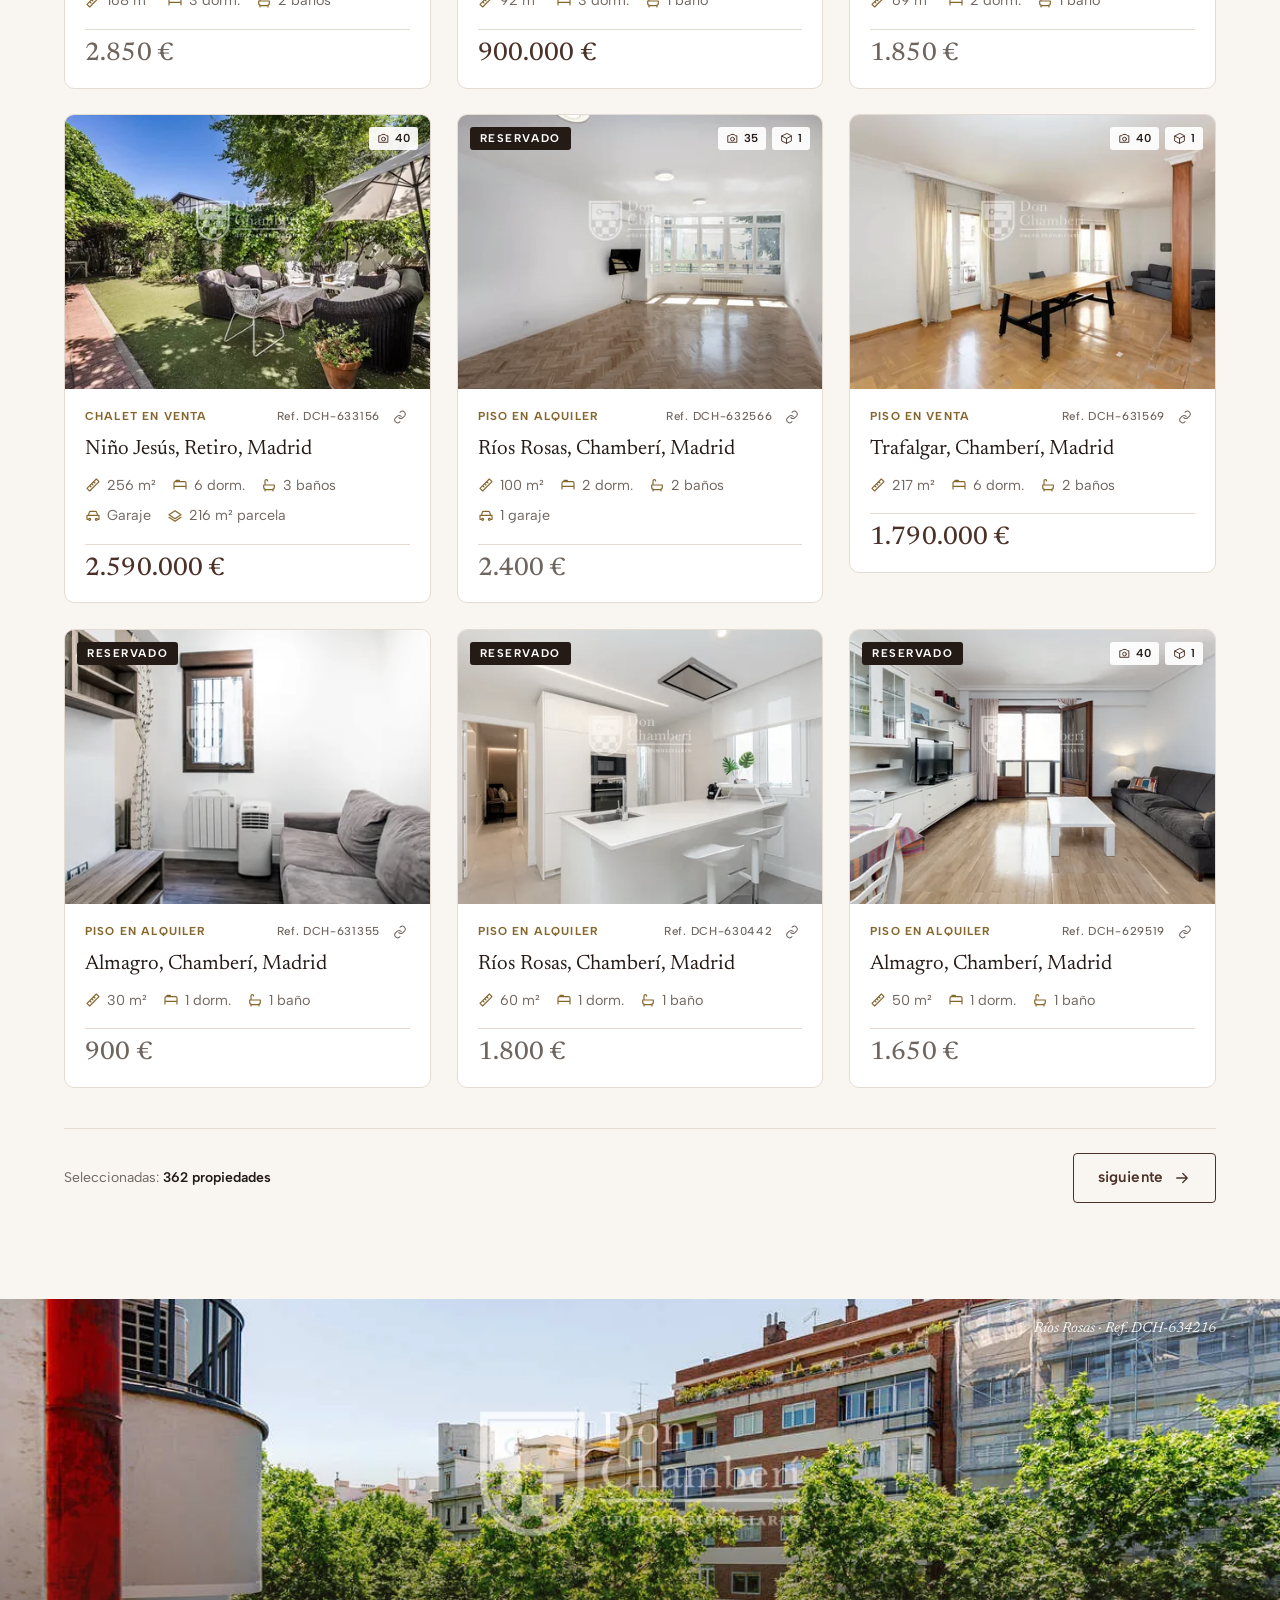
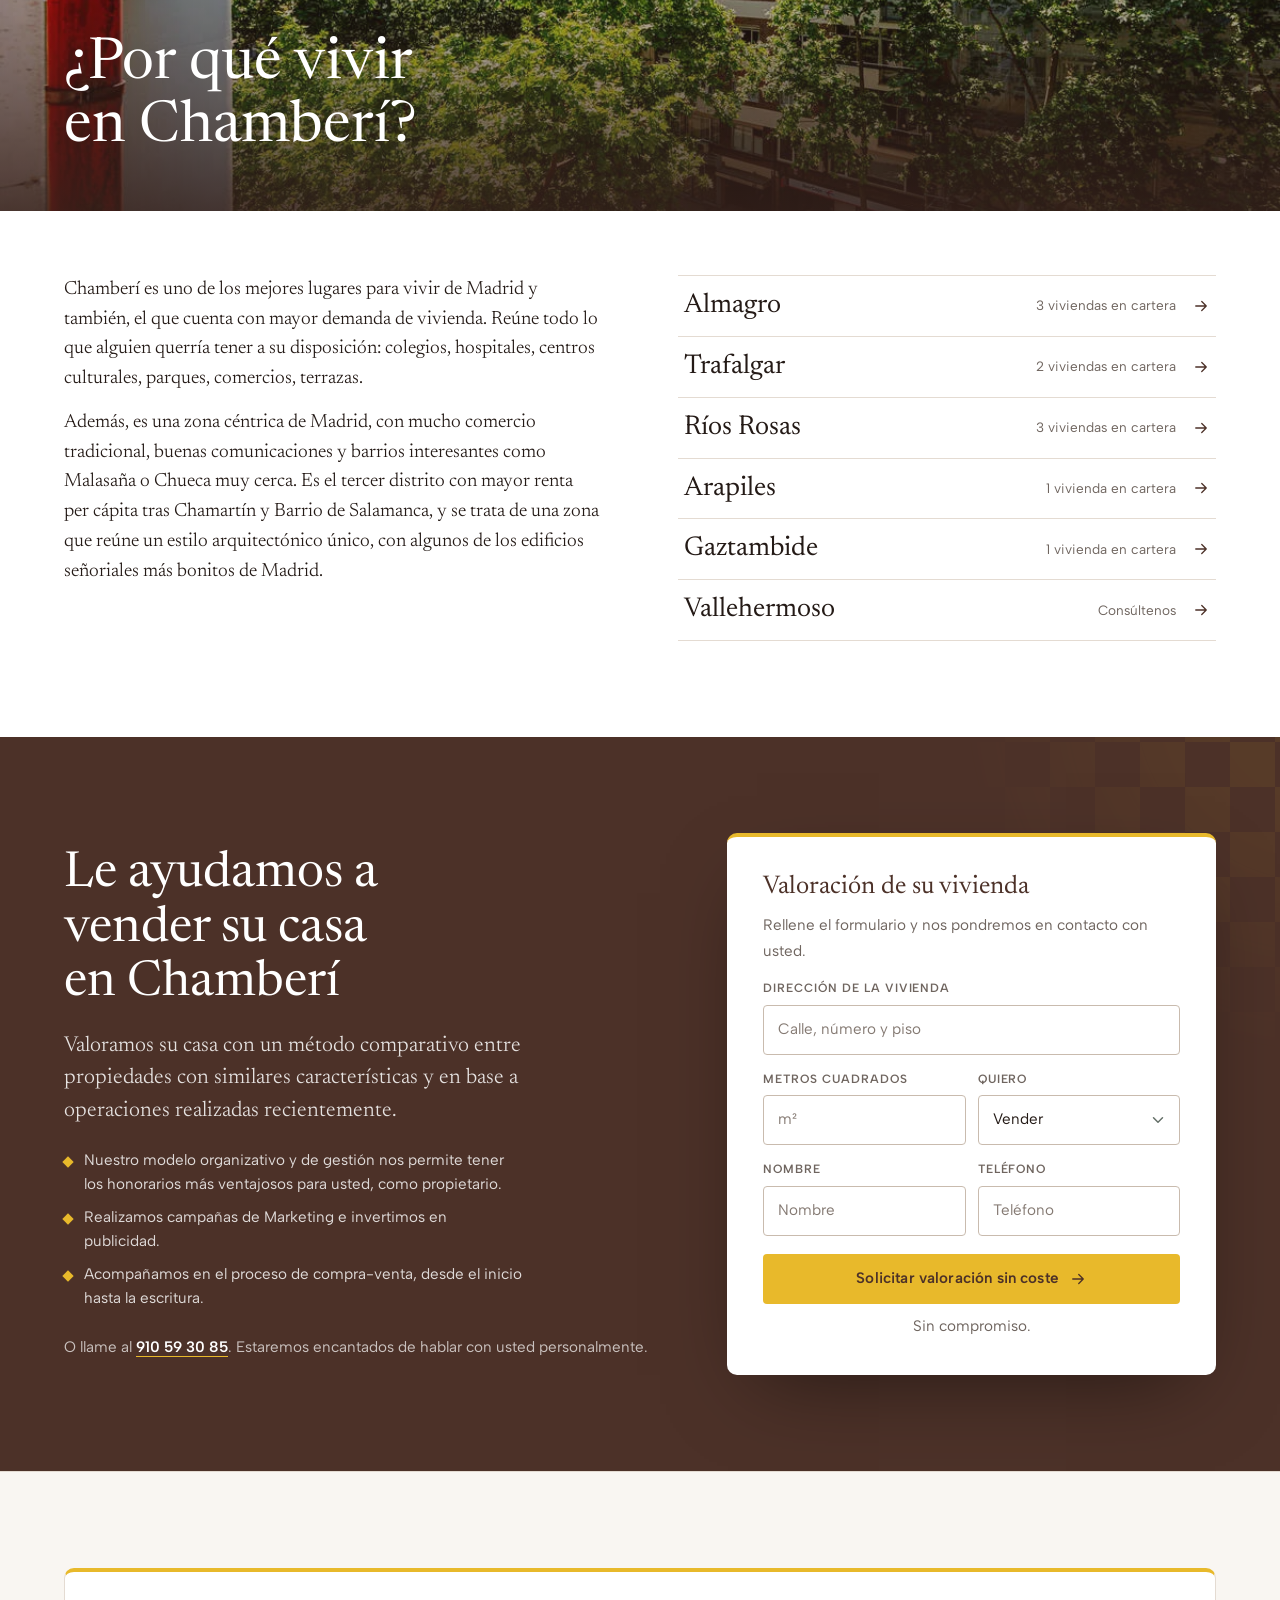
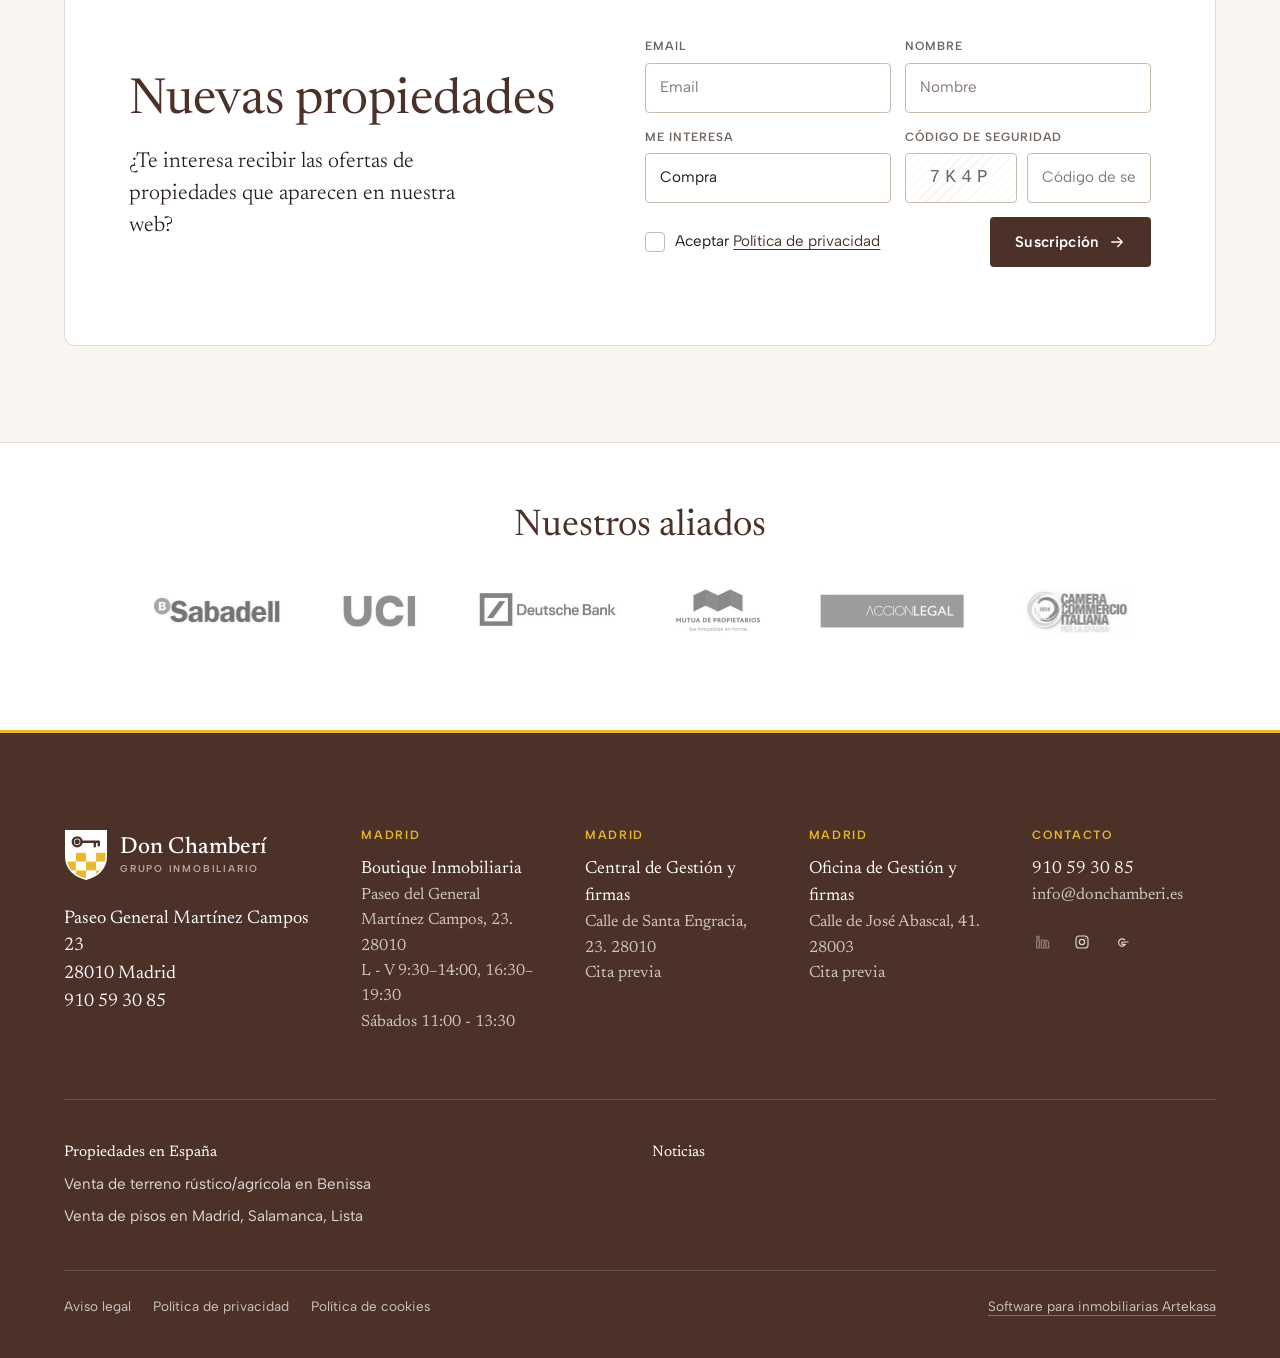
==== commit 71e1e400: "deploy: prototipo v5 Co-Authored-By: Claude Fable 5.1 <noreply@anthropic.com>" ====
--- a/index.html
+++ b/index.html
@@ -78,6 +78,7 @@
       <li><a href="https://www.facebook.com/profile.php?id=100083190205307" target="_blank" rel="noopener" aria-label="Facebook"><svg class="ic"><use href="#i-facebook"/></svg></a></li>
       <li><a href="https://n9.cl/btimm" target="_blank" rel="noopener" aria-label="Google"><svg class="ic"><use href="#i-google"/></svg></a></li>
     </ul>
+    <p class="cab__claim">La inmobiliaria de Madrid</p>
     <div class="idioma">
       <button class="idioma__btn" type="button" data-desplegable="abierta" aria-controls="lista-idiomas" aria-expanded="false">
         Idioma <span aria-hidden="true">·</span> Español <svg class="ic ic--chev"><use href="#i-chev"/></svg>
@@ -143,6 +144,7 @@
     <li><a href="https://www.inmobiliariadonchamberi.madrid/es/contacto/">Contacto</a></li>
   </ul>
   <div class="menu-movil__pie">
+    <p class="menu-movil__claim">La inmobiliaria de Madrid</p>
     <p class="campo__rotulo">Idioma</p>
     <div class="menu-movil__idiomas">
       <a href="https://www.inmobiliariadonchamberi.madrid/es/" aria-current="true">Español</a>
@@ -167,7 +169,6 @@
 <section class="hero" aria-labelledby="titulo-hero">
   <div class="env hero__env">
     <div class="hero__texto">
-      <p class="etiqueta" style="--i:0">La inmobiliaria de Madrid</p>
       <h1 class="hero__titulo" id="titulo-hero" style="--i:1">Venda o alquile su casa con la <em>tranquilidad</em> que se merece</h1>
       <p class="hero__sub" style="--i:2">Obtén una valoración experta y precisa sin coste</p>
       <div class="hero__cta" style="--i:3">
@@ -200,108 +201,46 @@
 </section>
 
 <!-- ============================ ATENDEMOS ============================
-     Su titular y su párrafo. El resto es suyo también: "Nosotros" (16 años, valores),
-     el pie (tres oficinas) y "Servicios" (los siete, literales). -->
+     Su titular y su párrafo, con lo que ya dicen de sí mismos en "Nosotros" (16 años, valores),
+     en el pie (tres oficinas) y en "Servicios" (los siete, literales). Foto de su ficha DCH-636795. -->
 <section class="intro" aria-labelledby="titulo-intro">
   <div class="env">
-    <div class="intro__cab">
-      <div class="rv">
-        <p class="etiqueta">Nosotros</p>
-        <h2 class="intro__titulo" id="titulo-intro">Atendemos las necesidades únicas de cada hogar y cliente.</h2>
-      </div>
-      <div class="rv" style="--i:1">
-        <p class="intro__texto">Nos enfocamos en atender las demandas individuales de cada hogar y cliente a través de un estudio detallado y personalizado de cada situación</p>
-        <p class="intro__texto">Somos una agencia inmobiliaria con más de 16 años de experiencia en el sector. Especializados en el barrio de Chamberí, tenemos un perfecto conocimiento del entorno.</p>
-        <ul class="intro__valores" aria-label="Nuestros valores">
-          <li>Transparencia</li>
-          <li>Trato personalizado</li>
-          <li>Innovación</li>
+    <div class="intro__grid">
+      <figure class="intro__figura rv-ventana">
+        <div class="intro__foto">
+          <div class="intro__marco">
+            <img src="assets/img/intro-almagro-640.webp" srcset="assets/img/intro-almagro-480.webp 480w, assets/img/intro-almagro-640.webp 640w" sizes="(min-width:900px) 36vw, 100vw" width="640" height="800" alt="Salón exterior con tarima y balcón en una vivienda de Almagro, Chamberí" loading="lazy">
+          </div>
+        </div>
+        <figcaption>Almagro, Chamberí · Ref. DCH-636795</figcaption>
+      </figure>
+      <div class="intro__texto rv" style="--i:1">
+        <h2 id="titulo-intro">Atendemos las necesidades únicas de cada hogar y cliente.</h2>
+        <p class="intro__lead">Nos enfocamos en atender las demandas individuales de cada hogar y cliente a través de un estudio detallado y personalizado de cada situación</p>
+        <p class="intro__p">Somos una agencia inmobiliaria con más de 16 años de experiencia en el sector. Especializados en el barrio de Chamberí, tenemos un perfecto conocimiento del entorno.</p>
+        <ul class="cifras" aria-label="Don Chamberí en cifras">
+          <li class="cifra"><p class="cifra__num">16<small>años</small></p><p class="cifra__txt">de experiencia en el sector inmobiliario</p></li>
+          <li class="cifra"><p class="cifra__num">3<small>oficinas</small></p><p class="cifra__txt">Martínez Campos, Santa Engracia y José Abascal</p></li>
+          <li class="cifra"><p class="cifra__num">4,6<small>/ 5</small></p><p class="cifra__txt">en Google, con 59 opiniones de clientes</p></li>
         </ul>
-      </div>
-    </div>
-
-    <div class="intro__cuerpo">
-      <div class="hechos rv" style="--i:2">
-        <div class="hecho">
-          <p class="hecho__num">16<small>años</small></p>
-          <p class="hecho__txt">Más de 16 años de experiencia en el sector inmobiliario.</p>
-        </div>
-        <div class="hecho">
-          <p class="hecho__num">3<small>oficinas</small></p>
-          <p class="hecho__txt">Martínez Campos, Santa Engracia y José Abascal, en Chamberí.</p>
-        </div>
-        <div class="hecho">
-          <p class="hecho__num">4,6<small>/ 5</small></p>
-          <p class="hecho__txt">Valoración de nuestros clientes en Google, con 59 opiniones.</p>
-        </div>
-      </div>
-      <figure class="intro__figura rv-ventana" style="--i:3">
-        <img src="assets/img/inspeccion-tecnica-de-edificios.webp" width="700" height="394" alt="Estudio detallado sobre los planos de una vivienda" loading="lazy">
-        <figcaption><span class="damero" aria-hidden="true"></span>Estudio detallado de cada vivienda</figcaption>
-      </figure>
-      <div class="servicios rv" style="--i:4">
-        <p class="servicios__rotulo"><span class="damero" aria-hidden="true"></span>Servicios</p>
-        <ul>
-          <li>Tasaciones</li>
-          <li>Asesoramiento financiero</li>
-          <li>Asesoramiento jurídico</li>
-          <li>Asesoramiento fiscal</li>
-          <li>Asesoramiento energético</li>
-          <li>Cámara de Comercio Italiana</li>
-          <li>Seguros de impago de alquiler</li>
-        </ul>
-        <a class="btn btn--texto" href="https://www.inmobiliariadonchamberi.madrid/es/cms/servicios_inmobiliarios_chamberi/">Ver todos los servicios <svg class="ic ic--flecha"><use href="#i-flecha"/></svg></a>
-      </div>
-    </div>
-  </div>
-</section>
-
-<!-- ============================ VALORACIÓN (sección nueva) ============================
-     Texto literal de su página "Vendo casa" y un formulario de valoración. -->
-<section class="valora" id="valoracion" aria-labelledby="titulo-valora">
-  <div class="env valora__env">
-    <div class="rv">
-      <p class="etiqueta">Confíenos su casa</p>
-      <h2 id="titulo-valora">Le ayudamos a vender su casa en Chamberí</h2>
-      <p class="valora__texto">Valoramos su casa con un método comparativo entre propiedades con similares características y en base a operaciones realizadas recientemente.</p>
-      <ul class="valora__lista">
-        <li>Nuestro modelo organizativo y de gestión nos permite tener los honorarios más ventajosos para usted, como propietario.</li>
-        <li>Realizamos campañas de Marketing e invertimos en publicidad.</li>
-        <li>Acompañamos en el proceso de compra-venta, desde el inicio hasta la escritura.</li>
+        <p class="intro__valores">Nuestro trabajo está basado en la transparencia, el trato personalizado y la innovación.</p>
+        <a class="btn btn--texto intro__cta" href="https://www.inmobiliariadonchamberi.madrid/es/cms/inmobiliaria_chamberi_madrid/">Sobre nosotros <svg class="ic ic--flecha"><use href="#i-flecha"/></svg></a>
+      </div>
+    </div>
+
+    <div class="servicios rv" style="--i:2">
+      <p class="servicios__rotulo">Servicios</p>
+      <ul>
+        <li>Tasaciones</li>
+        <li>Asesoramiento financiero</li>
+        <li>Asesoramiento jurídico</li>
+        <li>Asesoramiento fiscal</li>
+        <li>Asesoramiento energético</li>
+        <li>Cámara de Comercio Italiana</li>
+        <li>Seguros de impago de alquiler</li>
       </ul>
-      <p class="valora__tel">O llame al <a href="tel:+34910593085">910 59 30 85</a>. Estaremos encantados de hablar con usted personalmente.</p>
-    </div>
-    <form class="valora__form rv" style="--i:1" action="https://www.inmobiliariadonchamberi.madrid/es/cms/vender_casa_chamberi/" method="post" data-prototipo aria-label="Solicitar valoración">
-      <h3>Valoración de su vivienda</h3>
-      <p>Rellene el formulario y nos pondremos en contacto con usted.</p>
-      <div class="campo">
-        <label for="v-dir">Dirección de la vivienda</label>
-        <input id="v-dir" type="text" name="direccion" placeholder="Calle, número y piso" autocomplete="street-address">
-      </div>
-      <div class="valora__fila">
-        <div class="campo">
-          <label for="v-m2">Metros cuadrados</label>
-          <input id="v-m2" type="number" name="superficie" placeholder="m²" min="0" inputmode="numeric">
-        </div>
-        <div class="campo">
-          <label for="v-op">Quiero</label>
-          <select id="v-op" name="operacion"><option value="V">Vender</option><option value="A">Alquilar</option></select>
-        </div>
-      </div>
-      <div class="valora__fila">
-        <div class="campo">
-          <label for="v-nombre">Nombre</label>
-          <input id="v-nombre" type="text" name="nombre" placeholder="Nombre" autocomplete="name">
-        </div>
-        <div class="campo">
-          <label for="v-tel">Teléfono</label>
-          <input id="v-tel" type="tel" name="telefono" placeholder="Teléfono" autocomplete="tel" inputmode="tel">
-        </div>
-      </div>
-      <button class="btn btn--oro" type="submit">Solicitar valoración sin coste <svg class="ic ic--flecha"><use href="#i-flecha"/></svg></button>
-      <p class="valora__nota">Sin compromiso.</p>
-      <p class="estado" aria-live="polite"></p>
-    </form>
+      <a class="btn btn--texto" href="https://www.inmobiliariadonchamberi.madrid/es/cms/servicios_inmobiliarios_chamberi/">Ver todos <svg class="ic ic--flecha"><use href="#i-flecha"/></svg></a>
+    </div>
   </div>
 </section>
 
@@ -835,29 +774,74 @@
 </section>
 
 <!-- ============================ CHAMBERÍ, BARRIO A BARRIO (sección nueva) ============================
-     Su texto de "Nosotros" ("¿Por qué vivir en Chamberí?") y los seis barrios del distrito. -->
+     Su texto de "Nosotros" ("¿Por qué vivir en Chamberí?"), su foto de Ríos Rosas y los seis barrios del distrito. -->
 <section class="barrios" id="chamberi" aria-labelledby="titulo-barrios">
-  <div class="env">
-    <div class="barrios__cab">
-      <div class="rv">
-        <p class="etiqueta">Chamberí</p>
-        <h2 id="titulo-barrios">¿Por qué vivir en Chamberí?</h2>
-        <p class="barrios__texto">Chamberí es uno de los mejores lugares para vivir de Madrid y también, el que cuenta con mayor demanda de vivienda. Reúne todo lo que alguien querría tener a su disposición: colegios, hospitales, centros culturales, parques, comercios, terrazas. Además, es una zona céntrica de Madrid, con mucho comercio tradicional, buenas comunicaciones y barrios interesantes como Malasaña o Chueca muy cerca. Es el tercer distrito con mayor renta per cápita tras Chamartín y Barrio de Salamanca, y se trata de una zona que reúne un estilo arquitectónico único, con algunos de los edificios señoriales más bonitos de Madrid.</p>
-      </div>
-      <figure class="barrios__figura rv-ventana" style="--i:1">
-        <img src="assets/img/props/634216-3-800.webp" srcset="assets/img/props/634216-3-480.webp 480w, assets/img/props/634216-3-800.webp 800w, assets/img/props/634216-3-1200.webp 1200w" sizes="(min-width:1024px) 40vw, 100vw" width="1200" height="797" alt="Calle arbolada de Ríos Rosas vista desde el balcón de una vivienda" loading="lazy">
-        <figcaption><span class="damero" aria-hidden="true"></span>Ríos Rosas · Ref. DCH-634216</figcaption>
-      </figure>
-    </div>
-
-    <ul class="barrios__lista" aria-label="Los seis barrios de Chamberí">
-      <li class="rv" style="--i:0"><a class="barrio" href="#propiedades"><span class="damero" aria-hidden="true"></span><span class="barrio__nombre">Almagro<small>Chamberí</small></span><span class="barrio__dato">3 viviendas <svg class="ic"><use href="#i-flecha"/></svg></span></a></li>
-      <li class="rv" style="--i:1"><a class="barrio" href="#propiedades"><span class="damero" aria-hidden="true"></span><span class="barrio__nombre">Trafalgar<small>Chamberí</small></span><span class="barrio__dato">2 viviendas <svg class="ic"><use href="#i-flecha"/></svg></span></a></li>
-      <li class="rv" style="--i:2"><a class="barrio" href="#propiedades"><span class="damero" aria-hidden="true"></span><span class="barrio__nombre">Ríos Rosas<small>Chamberí</small></span><span class="barrio__dato">3 viviendas <svg class="ic"><use href="#i-flecha"/></svg></span></a></li>
-      <li class="rv" style="--i:3"><a class="barrio" href="#propiedades"><span class="damero" aria-hidden="true"></span><span class="barrio__nombre">Arapiles<small>Chamberí</small></span><span class="barrio__dato">1 vivienda <svg class="ic"><use href="#i-flecha"/></svg></span></a></li>
-      <li class="rv" style="--i:4"><a class="barrio" href="#propiedades"><span class="damero" aria-hidden="true"></span><span class="barrio__nombre">Gaztambide<small>Chamberí</small></span><span class="barrio__dato">1 vivienda <svg class="ic"><use href="#i-flecha"/></svg></span></a></li>
-      <li class="rv" style="--i:5"><a class="barrio" href="https://www.inmobiliariadonchamberi.madrid/es/contacto/" data-abre-contacto aria-controls="cajon-contacto" aria-expanded="false"><span class="damero" aria-hidden="true"></span><span class="barrio__nombre">Vallehermoso<small>Chamberí</small></span><span class="barrio__dato">Consúltenos <svg class="ic"><use href="#i-flecha"/></svg></span></a></li>
-    </ul>
+  <div class="barrios__banda">
+    <img src="assets/img/props/634216-3-1200.webp" srcset="assets/img/props/634216-3-480.webp 480w, assets/img/props/634216-3-800.webp 800w, assets/img/props/634216-3-1200.webp 1200w" sizes="100vw" width="1200" height="797" alt="Calle arbolada de Ríos Rosas, en Chamberí, vista desde un balcón" loading="lazy">
+    <span class="barrios__pie">Ríos Rosas · Ref. DCH-634216</span>
+    <div class="env"><h2 id="titulo-barrios">¿Por qué vivir en Chamberí?</h2></div>
+  </div>
+  <div class="env barrios__cuerpo">
+    <div class="barrios__texto rv">
+      <p>Chamberí es uno de los mejores lugares para vivir de Madrid y también, el que cuenta con mayor demanda de vivienda. Reúne todo lo que alguien querría tener a su disposición: colegios, hospitales, centros culturales, parques, comercios, terrazas.</p>
+      <p>Además, es una zona céntrica de Madrid, con mucho comercio tradicional, buenas comunicaciones y barrios interesantes como Malasaña o Chueca muy cerca. Es el tercer distrito con mayor renta per cápita tras Chamartín y Barrio de Salamanca, y se trata de una zona que reúne un estilo arquitectónico único, con algunos de los edificios señoriales más bonitos de Madrid.</p>
+    </div>
+    <nav class="callejero rv" style="--i:1" aria-label="Los seis barrios de Chamberí">
+      <a href="#propiedades"><span class="callejero__nombre">Almagro</span><span class="callejero__dato">3 viviendas en cartera</span><svg class="ic"><use href="#i-flecha"/></svg></a>
+      <a href="#propiedades"><span class="callejero__nombre">Trafalgar</span><span class="callejero__dato">2 viviendas en cartera</span><svg class="ic"><use href="#i-flecha"/></svg></a>
+      <a href="#propiedades"><span class="callejero__nombre">Ríos Rosas</span><span class="callejero__dato">3 viviendas en cartera</span><svg class="ic"><use href="#i-flecha"/></svg></a>
+      <a href="#propiedades"><span class="callejero__nombre">Arapiles</span><span class="callejero__dato">1 vivienda en cartera</span><svg class="ic"><use href="#i-flecha"/></svg></a>
+      <a href="#propiedades"><span class="callejero__nombre">Gaztambide</span><span class="callejero__dato">1 vivienda en cartera</span><svg class="ic"><use href="#i-flecha"/></svg></a>
+      <a href="https://www.inmobiliariadonchamberi.madrid/es/contacto/" data-abre-contacto aria-controls="cajon-contacto" aria-expanded="false"><span class="callejero__nombre">Vallehermoso</span><span class="callejero__dato">Consúltenos</span><svg class="ic"><use href="#i-flecha"/></svg></a>
+    </nav>
+  </div>
+</section>
+
+<!-- ============================ VALORACIÓN (sección nueva) ============================
+     Texto literal de su página "Vendo casa" y un formulario de valoración. -->
+<section class="valora" id="valoracion" aria-labelledby="titulo-valora">
+  <div class="env valora__env">
+    <div class="rv">
+      <h2 id="titulo-valora">Le ayudamos a vender su casa en Chamberí</h2>
+      <p class="valora__texto">Valoramos su casa con un método comparativo entre propiedades con similares características y en base a operaciones realizadas recientemente.</p>
+      <ul class="valora__lista">
+        <li>Nuestro modelo organizativo y de gestión nos permite tener los honorarios más ventajosos para usted, como propietario.</li>
+        <li>Realizamos campañas de Marketing e invertimos en publicidad.</li>
+        <li>Acompañamos en el proceso de compra-venta, desde el inicio hasta la escritura.</li>
+      </ul>
+      <p class="valora__tel">O llame al <a href="tel:+34910593085">910 59 30 85</a>. Estaremos encantados de hablar con usted personalmente.</p>
+    </div>
+    <form class="valora__form rv" style="--i:1" action="https://www.inmobiliariadonchamberi.madrid/es/cms/vender_casa_chamberi/" method="post" data-prototipo aria-label="Solicitar valoración">
+      <h3>Valoración de su vivienda</h3>
+      <p>Rellene el formulario y nos pondremos en contacto con usted.</p>
+      <div class="campo">
+        <label for="v-dir">Dirección de la vivienda</label>
+        <input id="v-dir" type="text" name="direccion" placeholder="Calle, número y piso" autocomplete="street-address">
+      </div>
+      <div class="valora__fila">
+        <div class="campo">
+          <label for="v-m2">Metros cuadrados</label>
+          <input id="v-m2" type="number" name="superficie" placeholder="m²" min="0" inputmode="numeric">
+        </div>
+        <div class="campo">
+          <label for="v-op">Quiero</label>
+          <select id="v-op" name="operacion"><option value="V">Vender</option><option value="A">Alquilar</option></select>
+        </div>
+      </div>
+      <div class="valora__fila">
+        <div class="campo">
+          <label for="v-nombre">Nombre</label>
+          <input id="v-nombre" type="text" name="nombre" placeholder="Nombre" autocomplete="name">
+        </div>
+        <div class="campo">
+          <label for="v-tel">Teléfono</label>
+          <input id="v-tel" type="tel" name="telefono" placeholder="Teléfono" autocomplete="tel" inputmode="tel">
+        </div>
+      </div>
+      <button class="btn btn--oro" type="submit">Solicitar valoración sin coste <svg class="ic ic--flecha"><use href="#i-flecha"/></svg></button>
+      <p class="valora__nota">Sin compromiso.</p>
+      <p class="estado" aria-live="polite"></p>
+    </form>
   </div>
 </section>
 
--- a/assets/css/global.css
+++ b/assets/css/global.css
@@ -103,12 +103,6 @@
 .ic{width:1em;height:1em;fill:none;stroke:currentColor;stroke-width:1.75;stroke-linecap:round;stroke-linejoin:round;flex:none}
 .ic--relleno{fill:currentColor;stroke:none}
 
-/* Etiqueta de sección: pequeña, en mayúsculas, con un filete corto */
-.etiqueta{
-  display:inline-flex;align-items:center;gap:12px;
-  font-size:var(--t-label);font-weight:600;letter-spacing:.14em;text-transform:uppercase;color:var(--marca-medio);
-}
-.etiqueta::before{content:"";width:28px;height:2px;background:var(--oro);flex:none}
 
 /* Enlace con subrayado que se dibuja */
 .enlace{position:relative;display:inline-block;color:var(--marca);font-weight:500}
@@ -202,6 +196,8 @@
 @media (min-width:900px){
   .cab__tira{display:flex;align-items:center;justify-content:space-between;height:38px;font-size:.8rem;color:var(--gris);border-bottom:1px solid var(--linea)}
 }
+/* Su claim, donde ellos lo tienen: en la cabecera */
+.cab__claim{margin:0 auto;font-family:var(--serif);font-style:italic;font-size:1rem;color:var(--marca-medio);letter-spacing:.01em}
 .redes{display:flex;align-items:center;gap:0}
 .redes a,.redes span{display:grid;place-items:center;width:40px;height:40px;border-radius:50%;color:var(--gris);
   transition:color var(--d-1) ease,background-color var(--d-1) ease,transform var(--d-2) var(--ease-out)}
@@ -295,6 +291,7 @@
 .menu-movil ul ul{padding:4px 0 10px 18px;border-bottom:1px solid var(--linea)}
 .menu-movil ul ul a{display:block;padding:10px 0;font-size:1.05rem;color:var(--tinta)}
 .menu-movil__pie{margin-top:auto;display:flex;flex-direction:column;gap:var(--s2)}
+.menu-movil__claim{font-family:var(--serif);font-style:italic;font-size:1.15rem;color:var(--marca-medio)}
 .menu-movil__idiomas{display:flex;flex-wrap:wrap;gap:8px}
 .menu-movil__idiomas a{padding:11px 16px;border:1px solid var(--linea-fuerte);border-radius:999px;font-size:.85rem}
 .menu-movil__idiomas a[aria-current="true"]{background:var(--marca);color:#fff;border-color:var(--marca)}
--- a/assets/css/home.css
+++ b/assets/css/home.css
@@ -58,53 +58,55 @@
 html.captura .ventana__marco img,html.quieto .ventana__marco img{transform:none;animation:none}
 
 /* ---------- "ATENDEMOS LAS NECESIDADES ÚNICAS…" ----------
-   Su titular y su párrafo, más lo que ya dicen de sí mismos en "Nosotros",
-   "Servicios" y el pie: años, oficinas, valores y servicios. */
+   Foto real (su ficha de Almagro) con un marco dorado desplazado, y al lado su titular,
+   sus párrafos, tres cifras suyas y su frase de valores. Los siete servicios, en una sola línea. */
 .intro{padding:var(--s6) 0;border-top:1px solid var(--linea)}
-.intro__cab{display:grid;gap:var(--s3);align-items:end}
-@media (min-width:900px){.intro__cab{grid-template-columns:minmax(0,6fr) minmax(0,6fr);gap:clamp(40px,6vw,96px)}}
-.intro__titulo{max-width:16ch;text-wrap:balance;margin-top:14px}
-.intro__texto{font-family:var(--serif);font-size:clamp(1.15rem,1rem + .7vw,1.5rem);line-height:1.5;color:var(--tinta);font-weight:350;text-wrap:pretty}
-.intro__texto + .intro__texto{margin-top:14px;font-size:clamp(1rem,.95rem + .35vw,1.15rem);color:var(--gris)}
-.intro__valores{display:flex;flex-wrap:wrap;gap:8px 22px;margin-top:22px;padding-top:18px;border-top:1px solid var(--linea)}
-.intro__valores li{display:inline-flex;align-items:center;gap:10px;font-size:.75rem;font-weight:600;letter-spacing:.12em;text-transform:uppercase;color:var(--marca-medio)}
-.intro__valores li::before{content:"";width:7px;height:7px;background:var(--oro);transform:rotate(45deg);flex:none}
-
-.intro__cuerpo{display:grid;gap:16px;margin-top:var(--s4)}
-@media (min-width:640px){.intro__cuerpo{grid-template-columns:repeat(2,minmax(0,1fr))}}
-@media (min-width:1024px){.intro__cuerpo{grid-template-columns:minmax(0,3fr) minmax(0,5fr) minmax(0,4fr)}}
-
-/* Los hechos: números grandes en dorado sobre marrón */
-.hechos{background:var(--marca);color:#fff;border-radius:var(--r-m);padding:clamp(22px,2.5vw,32px);
-  display:grid;grid-template-columns:repeat(3,minmax(0,1fr));gap:16px;position:relative;overflow:hidden}
-.hechos::after{content:"";position:absolute;right:-24px;bottom:-24px;width:120px;height:120px;opacity:.14;
-  background:conic-gradient(var(--oro) 25%,transparent 0 50%,var(--oro) 0 75%,transparent 0);background-size:40px 40px;pointer-events:none}
-@media (min-width:1024px){.hechos{grid-template-columns:1fr;align-content:space-between}}
-.hecho{position:relative;min-width:0;padding:0 0 0 14px;border-left:1px solid rgba(255,255,255,.16)}
-.hecho:first-child{padding-left:0;border-left:0}
-@media (min-width:1024px){
-  .hecho{padding:18px 0 0;border-left:0;border-top:1px solid rgba(255,255,255,.16)}
-  .hecho:first-child{padding-top:0;border-top:0}
-}
-.hecho__num{font-family:var(--serif);font-size:clamp(2rem,1.2rem + 2.4vw,3.4rem);white-space:nowrap;line-height:1;color:var(--oro);font-variant-numeric:tabular-nums;font-weight:400}
-.hecho__num small{font-family:var(--sans);font-size:.85rem;font-weight:500;color:rgba(255,255,255,.7);margin-left:6px;letter-spacing:.04em}
-.hecho__txt{margin-top:8px;font-size:.88rem;line-height:1.45;color:rgba(255,255,255,.8)}
-
-.intro__figura{margin:0;position:relative;min-height:280px;border-radius:var(--r-m);overflow:hidden;background:var(--marca-suave)}
-.intro__figura img{position:absolute;inset:0;width:100%;height:100%;object-fit:cover}
-.intro__figura::after{content:"";position:absolute;inset:0;border-radius:inherit;box-shadow:inset 0 0 0 1px rgba(var(--marca-rgb),.14);pointer-events:none}
-.intro__figura figcaption{position:absolute;left:16px;bottom:14px;display:inline-flex;align-items:center;gap:10px;padding:8px 12px;border-radius:3px;
-  background:rgba(255,255,255,.92);color:var(--marca);font-size:.72rem;font-weight:600;letter-spacing:.1em;text-transform:uppercase}
-@media (min-width:640px) and (max-width:1023px){.intro__figura{grid-column:1 / -1;min-height:320px}}
-
-/* Los siete servicios, literales de su página de Servicios */
-.servicios{background:var(--marca-suave);border-radius:var(--r-m);padding:clamp(22px,2.5vw,28px);display:flex;flex-direction:column}
-.servicios__rotulo{display:flex;align-items:center;gap:10px;font-size:.75rem;font-weight:600;letter-spacing:.14em;text-transform:uppercase;color:var(--marca-medio)}
-.servicios ul{margin-top:12px;display:flex;flex-direction:column}
-.servicios li{display:flex;align-items:center;justify-content:space-between;gap:12px;padding:9px 0;border-top:1px solid var(--linea);
-  font-family:var(--serif);font-size:1.08rem;line-height:1.3;color:var(--tinta)}
-.servicios li::after{content:"";width:6px;height:6px;background:var(--oro);transform:rotate(45deg);flex:none}
-.servicios .btn--texto{margin-top:auto;padding-top:16px;align-self:flex-start;min-height:44px}
+.intro__grid{display:grid;gap:var(--s5);align-items:center}
+@media (min-width:900px){.intro__grid{grid-template-columns:minmax(0,5fr) minmax(0,7fr);gap:clamp(36px,6vw,96px)}}
+.intro__figura{margin:0}
+.intro__foto{position:relative;padding:0 14px 14px 0}
+.intro__foto::before{content:"";position:absolute;inset:14px 0 0 14px;border:1px solid var(--oro);border-radius:var(--r-s);pointer-events:none}
+.intro__marco{position:relative;aspect-ratio:4/5;border-radius:var(--r-s);overflow:hidden;background:var(--marca-suave)}
+.intro__marco img{width:100%;height:100%;object-fit:cover}
+.intro__marco::after{content:"";position:absolute;inset:0;border-radius:inherit;box-shadow:inset 0 0 0 1px rgba(var(--marca-rgb),.14);pointer-events:none}
+.intro__figura figcaption{margin-top:24px;font-family:var(--serif);font-style:italic;font-size:.95rem;color:var(--gris)}
+.intro__texto h2{max-width:16ch;text-wrap:balance}
+.intro__lead{margin-top:22px;font-family:var(--serif);font-size:clamp(1.15rem,1rem + .7vw,1.45rem);line-height:1.5;color:var(--tinta);font-weight:350;max-width:38ch;text-wrap:pretty}
+.intro__p{margin-top:14px;font-size:1rem;line-height:1.7;color:var(--gris);max-width:60ch}
+.cifras{display:grid;grid-template-columns:repeat(3,minmax(0,1fr));margin-top:28px;border-top:1px solid var(--linea);border-bottom:1px solid var(--linea)}
+.cifra{min-width:0;padding:18px 16px 18px 0}
+.cifra + .cifra{padding-left:16px;border-left:1px solid var(--linea)}
+.cifra__num{font-family:var(--serif);font-size:clamp(1.8rem,1.3rem + 1.6vw,2.6rem);line-height:1;color:var(--marca);font-variant-numeric:tabular-nums;white-space:nowrap}
+.cifra__num small{font-family:var(--sans);font-size:.75rem;font-weight:600;color:var(--marca-medio);margin-left:5px;letter-spacing:.04em}
+.cifra__txt{margin-top:6px;font-size:.82rem;line-height:1.4;color:var(--gris)}
+.intro__valores{margin-top:22px;font-family:var(--serif);font-style:italic;font-size:1.1rem;line-height:1.5;color:var(--marca-medio);max-width:44ch}
+.intro__cta{margin-top:14px}
+
+/* Los siete servicios, literales, en una línea con el damero de separador */
+.servicios{margin-top:var(--s5);padding:16px clamp(18px,3vw,32px);background:var(--marca-suave);border-radius:var(--r-m);display:flex;flex-wrap:wrap;align-items:center;gap:6px 18px}
+.servicios__rotulo{font-size:.72rem;font-weight:700;letter-spacing:.14em;text-transform:uppercase;color:var(--marca-medio);margin-right:4px}
+.servicios ul{display:flex;flex-wrap:wrap;align-items:center;gap:6px 0}
+.servicios li{display:inline-flex;align-items:center;font-family:var(--serif);font-size:1.05rem;color:var(--tinta);line-height:1.3}
+.servicios li + li::before{content:"";width:5px;height:5px;background:var(--oro);transform:rotate(45deg);margin:0 14px;flex:none}
+.servicios .btn--texto{margin-left:auto;min-height:36px;font-size:.9rem}
+
+
+/* Móvil: cifras apiladas y servicios en columna */
+@media (max-width:479px){
+  .cifras{grid-template-columns:1fr;border-bottom:0}
+  .cifra{display:flex;align-items:baseline;gap:14px;padding:12px 0;border-bottom:1px solid var(--linea)}
+  .cifra + .cifra{padding-left:0;border-left:0}
+  .cifra__num{min-width:96px}
+  .cifra__txt{margin-top:0}
+}
+@media (max-width:639px){
+  .servicios{display:block}
+  .servicios ul{flex-direction:column;align-items:stretch;gap:0;margin-top:8px}
+  .servicios li{padding:7px 0;border-top:1px solid var(--linea)}
+  .servicios li::before{content:"";width:5px;height:5px;background:var(--oro);transform:rotate(45deg);margin:0 12px 0 2px;flex:none}
+  .servicios li + li::before{margin:0 12px 0 2px}
+  .servicios .btn--texto{margin:10px 0 0 -8px}
+}
 
 /* ---------- VALORACIÓN: "Le ayudamos a vender su casa en Chamberí" ----------
    Banda marrón con su texto de "Vendo casa" y un formulario de valoración. */
@@ -114,8 +116,7 @@
   -webkit-mask:radial-gradient(circle at top right,#000 20%,transparent 72%);mask:radial-gradient(circle at top right,#000 20%,transparent 72%)}
 .valora__env{position:relative;display:grid;gap:var(--s4)}
 @media (min-width:1024px){.valora__env{grid-template-columns:minmax(0,6fr) minmax(0,5fr);gap:clamp(40px,6vw,96px);align-items:center}}
-.valora .etiqueta{color:var(--oro)}
-.valora h2{color:#fff;max-width:16ch;text-wrap:balance;margin-top:14px}
+.valora h2{color:#fff;max-width:16ch;text-wrap:balance}
 .valora__texto{font-family:var(--serif);font-size:var(--t-lead);line-height:1.5;color:rgba(255,255,255,.86);margin-top:18px;max-width:40ch;font-weight:350}
 .valora__lista{margin-top:22px;display:flex;flex-direction:column;gap:10px;max-width:46ch}
 .valora__lista li{display:flex;gap:12px;font-size:.95rem;line-height:1.55;color:rgba(255,255,255,.82)}
@@ -229,32 +230,30 @@
 .props__pie p b{color:var(--tinta);font-weight:600}
 
 /* ---------- CHAMBERÍ, BARRIO A BARRIO: "¿Por qué vivir en Chamberí?" ----------
-   Su texto de "Nosotros" y los seis barrios del distrito. */
-.barrios{padding:var(--s6) 0;border-top:1px solid var(--linea)}
-.barrios__cab{display:grid;gap:var(--s4);align-items:center}
-@media (min-width:1024px){.barrios__cab{grid-template-columns:minmax(0,7fr) minmax(0,5fr);gap:clamp(40px,6vw,96px)}}
-.barrios__cab h2{margin-top:14px;max-width:16ch;text-wrap:balance}
-.barrios__texto{margin-top:18px;font-size:1.05rem;line-height:1.7;color:var(--tinta);max-width:62ch;text-wrap:pretty}
-.barrios__figura{margin:0;position:relative;aspect-ratio:4/3;border-radius:var(--r-m);overflow:hidden;background:var(--marca-suave)}
-.barrios__figura img{width:100%;height:100%;object-fit:cover}
-.barrios__figura::after{content:"";position:absolute;inset:0;border-radius:inherit;box-shadow:inset 0 0 0 1px rgba(var(--marca-rgb),.14);pointer-events:none}
-.barrios__figura figcaption{position:absolute;left:16px;bottom:14px;z-index:1;display:inline-flex;align-items:center;gap:10px;padding:8px 12px;border-radius:3px;
-  background:rgba(255,255,255,.92);color:var(--marca);font-size:.72rem;font-weight:600;letter-spacing:.1em;text-transform:uppercase}
-.barrios__lista{display:grid;gap:14px;margin-top:var(--s5);grid-template-columns:repeat(2,minmax(0,1fr))}
-@media (min-width:640px){.barrios__lista{grid-template-columns:repeat(3,minmax(0,1fr))}}
-@media (min-width:1024px){.barrios__lista{grid-template-columns:repeat(6,minmax(0,1fr))}}
-.barrio{position:relative;display:flex;flex-direction:column;justify-content:space-between;gap:22px;min-height:156px;padding:20px 18px;
-  background:var(--marca-tinte);border:1px solid var(--linea);border-radius:var(--r-m);color:var(--tinta);
-  transition:background-color 200ms ease,color 200ms ease,border-color 200ms ease,transform 200ms var(--ease-out),box-shadow 200ms ease}
-.barrio .damero{position:absolute;top:16px;right:16px}
-.barrio__nombre{font-family:var(--serif);font-size:clamp(1.15rem,4.4vw,1.45rem);line-height:1.1;padding-right:24px;overflow-wrap:anywhere;min-width:0}
-.barrio__nombre small{display:block;font-family:var(--sans);font-size:.68rem;font-weight:600;letter-spacing:.14em;text-transform:uppercase;color:var(--marca-medio);margin-top:6px}
-.barrio__dato{display:flex;justify-content:space-between;align-items:center;gap:8px;font-size:.78rem;font-weight:600;color:var(--gris);letter-spacing:.02em}
-.barrio__dato .ic{width:16px;height:16px;color:var(--marca);transition:transform 200ms var(--ease-out)}
-.barrio:hover,.barrio:focus-visible{background:var(--marca);color:#fff;border-color:var(--marca);transform:translateY(-3px);box-shadow:var(--sombra-2)}
-.barrio:hover .barrio__nombre small,.barrio:hover .barrio__dato{color:var(--oro)}
-.barrio:hover .barrio__dato .ic{color:var(--oro);transform:translateX(4px)}
-.barrio:hover .damero{opacity:.9}
+   Banda con su foto de Ríos Rosas y el titular encima; debajo, su texto de "Nosotros"
+   y un callejero con los seis barrios y las viviendas en cartera. */
+.barrios{padding:0 0 var(--s6)}
+.barrios__banda{position:relative;height:clamp(300px,40vw,540px);overflow:hidden;background:var(--marca)}
+.barrios__banda img{position:absolute;inset:0;width:100%;height:100%;object-fit:cover;object-position:center 45%}
+.barrios__banda::after{content:"";position:absolute;inset:0;background:linear-gradient(to top,rgba(53,33,27,.85) 0%,rgba(53,33,27,.35) 40%,rgba(53,33,27,0) 70%)}
+.barrios__banda .env{position:relative;z-index:1;height:100%;display:flex;flex-direction:column;justify-content:flex-end;padding-bottom:clamp(28px,4vw,52px)}
+.barrios__banda h2{color:#fff;font-size:clamp(2.2rem,1.4rem + 3vw,3.6rem);max-width:14ch;text-wrap:balance}
+.barrios__pie{position:absolute;right:var(--gut);top:18px;z-index:1;font-family:var(--serif);font-style:italic;font-size:.9rem;color:rgba(255,255,255,.9);text-shadow:0 1px 8px rgba(0,0,0,.35)}
+.barrios__cuerpo{display:grid;gap:var(--s4);margin-top:var(--s5)}
+@media (min-width:900px){.barrios__cuerpo{grid-template-columns:minmax(0,6fr) minmax(0,6fr);gap:clamp(40px,6vw,96px);align-items:start}}
+.barrios__texto p{font-family:var(--serif);font-size:clamp(1.05rem,1rem + .35vw,1.2rem);line-height:1.55;color:var(--tinta);font-weight:350;text-wrap:pretty}
+.barrios__texto p + p{margin-top:14px}
+.callejero{border-top:1px solid var(--linea)}
+.callejero a{display:grid;grid-template-columns:minmax(0,1fr) auto auto;align-items:center;gap:16px;padding:15px 6px;border-bottom:1px solid var(--linea);color:var(--tinta);
+  transition:background-color 200ms ease,color 200ms ease}
+.callejero__nombre{font-family:var(--serif);font-size:clamp(1.3rem,1.1rem + .8vw,1.7rem);line-height:1.1;transition:transform 200ms var(--ease-out)}
+.callejero__dato{font-size:.85rem;color:var(--gris);font-variant-numeric:tabular-nums;white-space:nowrap}
+.callejero .ic{width:18px;height:18px;color:var(--marca);transition:transform 200ms var(--ease-out)}
+.callejero a:hover,.callejero a:focus-visible{background:var(--marca-tinte);color:var(--marca)}
+.callejero a:hover .callejero__nombre{transform:translateX(6px)}
+.callejero a:hover .ic{transform:translateX(4px)}
+.callejero a:hover .callejero__dato{color:var(--marca-medio)}
+@media (max-width:479px){.callejero__dato{white-space:normal;font-size:.78rem}}
 
 /* ---------- NUEVAS PROPIEDADES (suscripción) ---------- */
 .suscrip{padding:var(--s6) 0;background:var(--marca-tinte);border-top:1px solid var(--linea)}
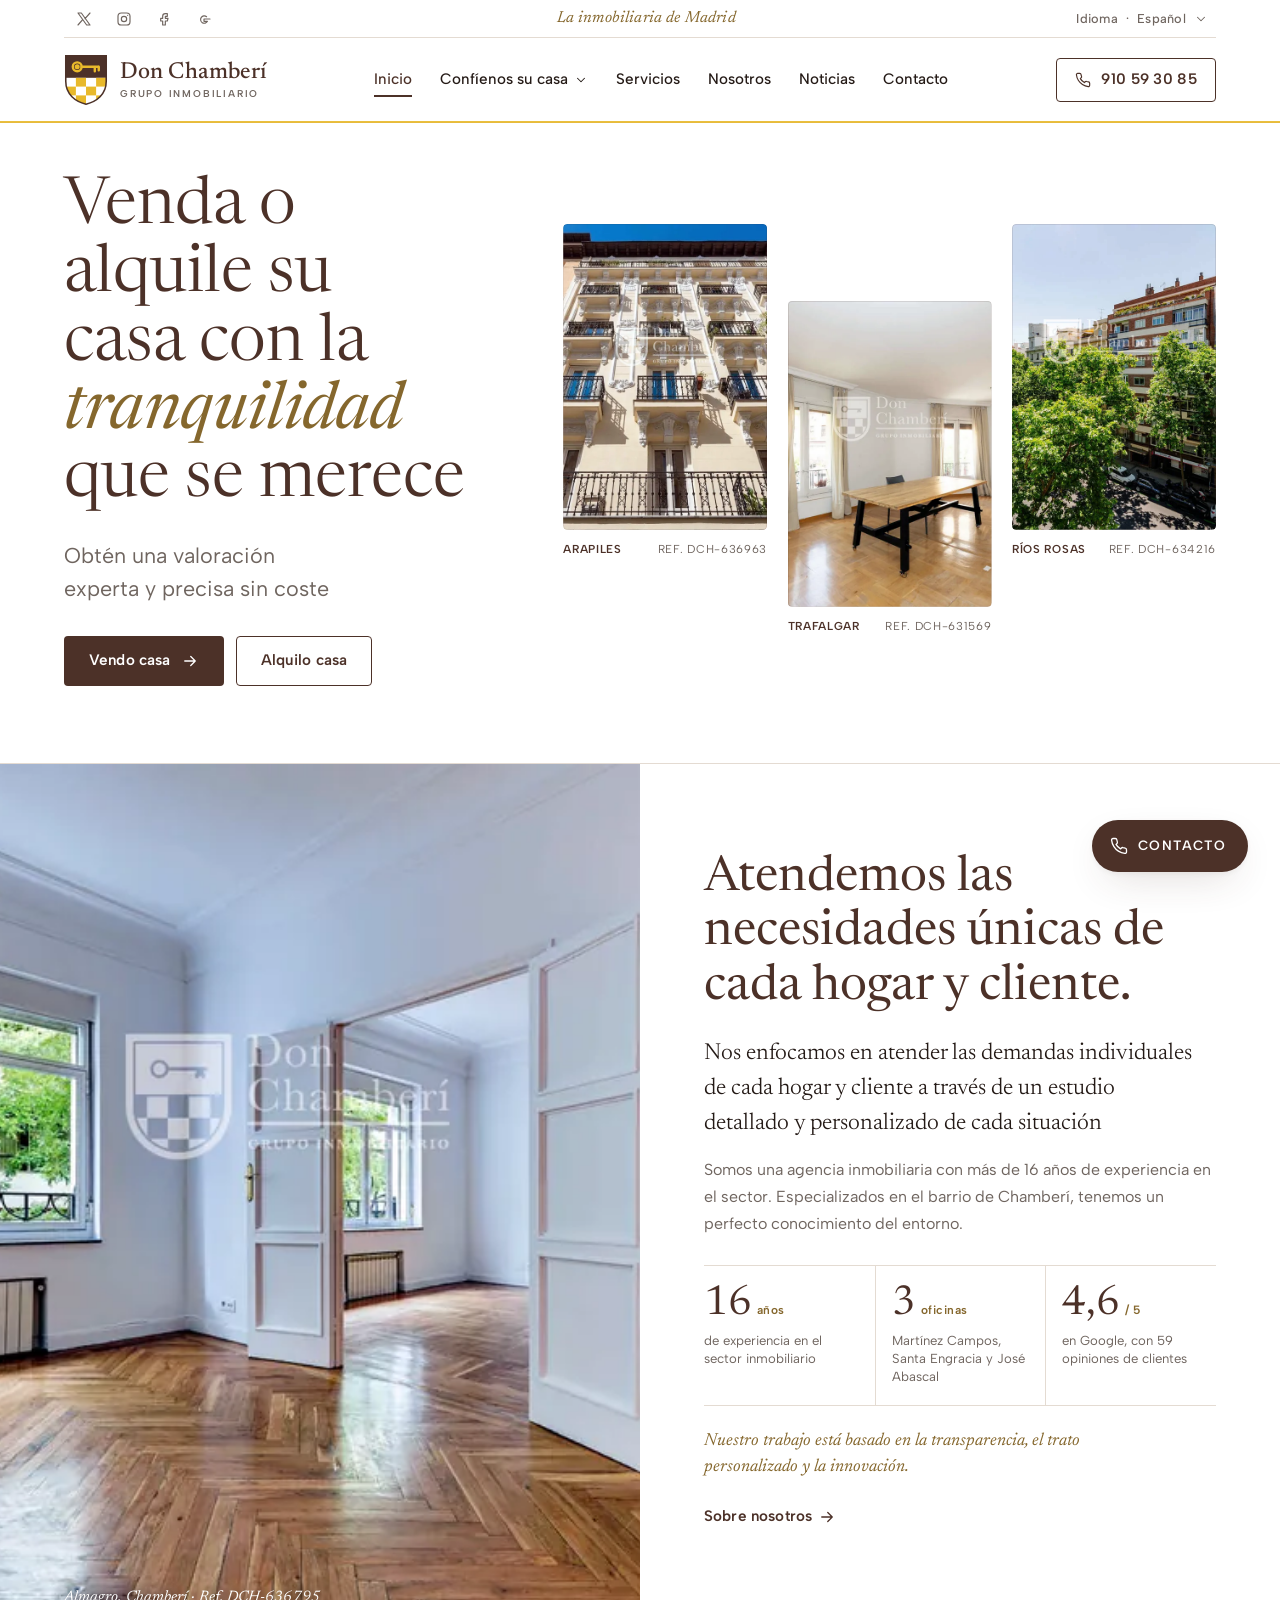
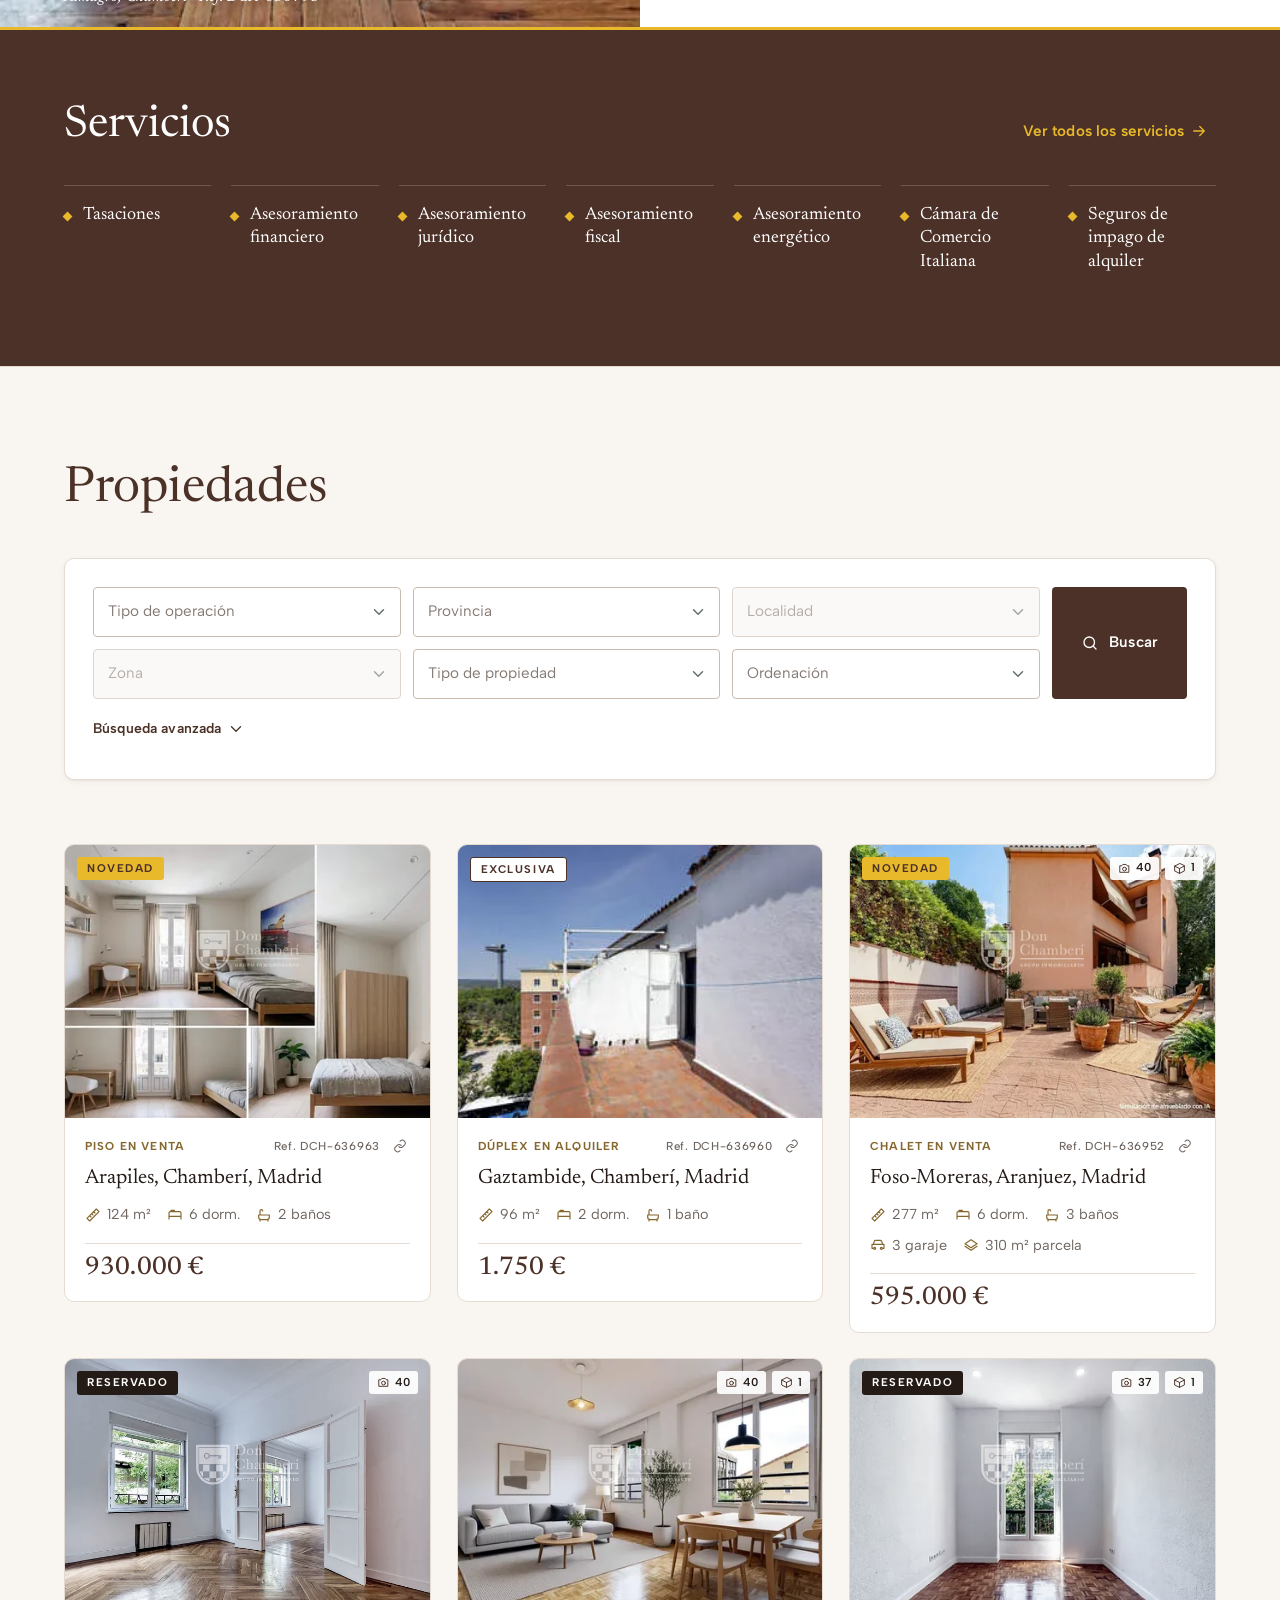
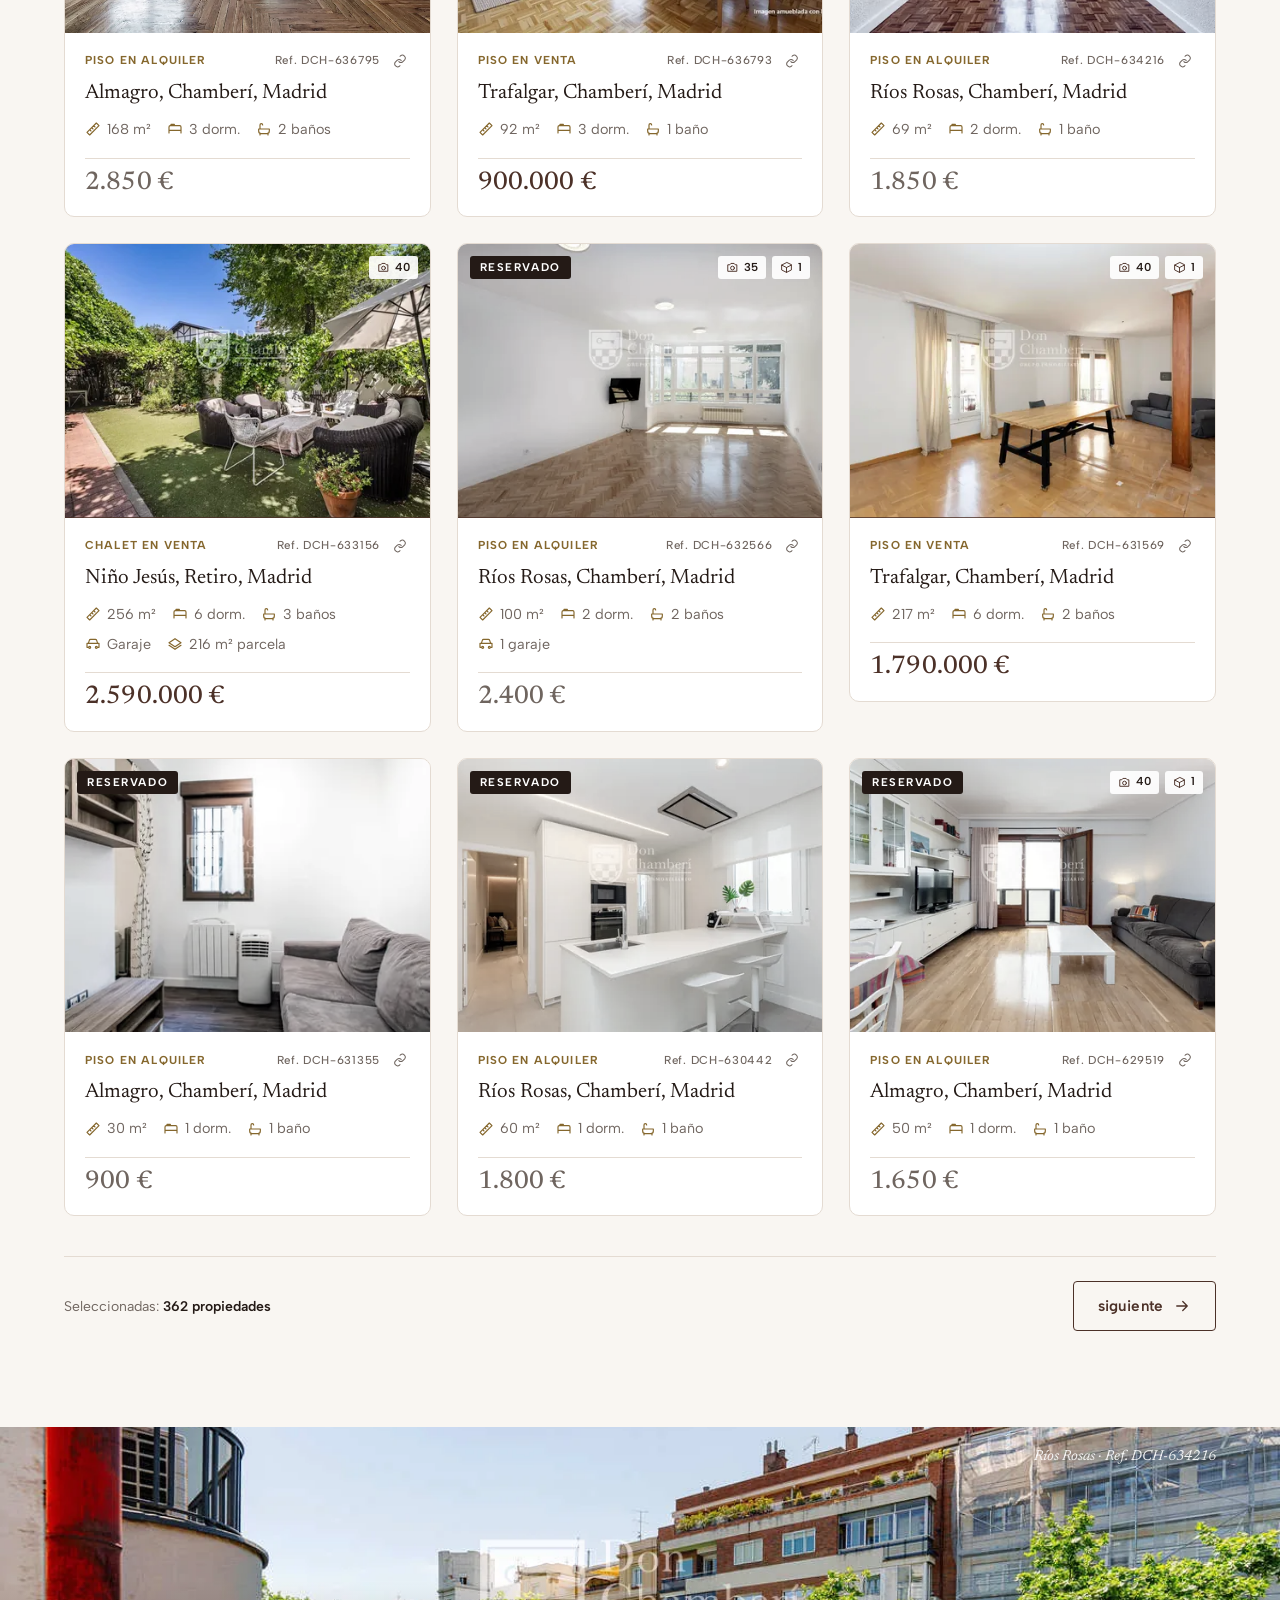
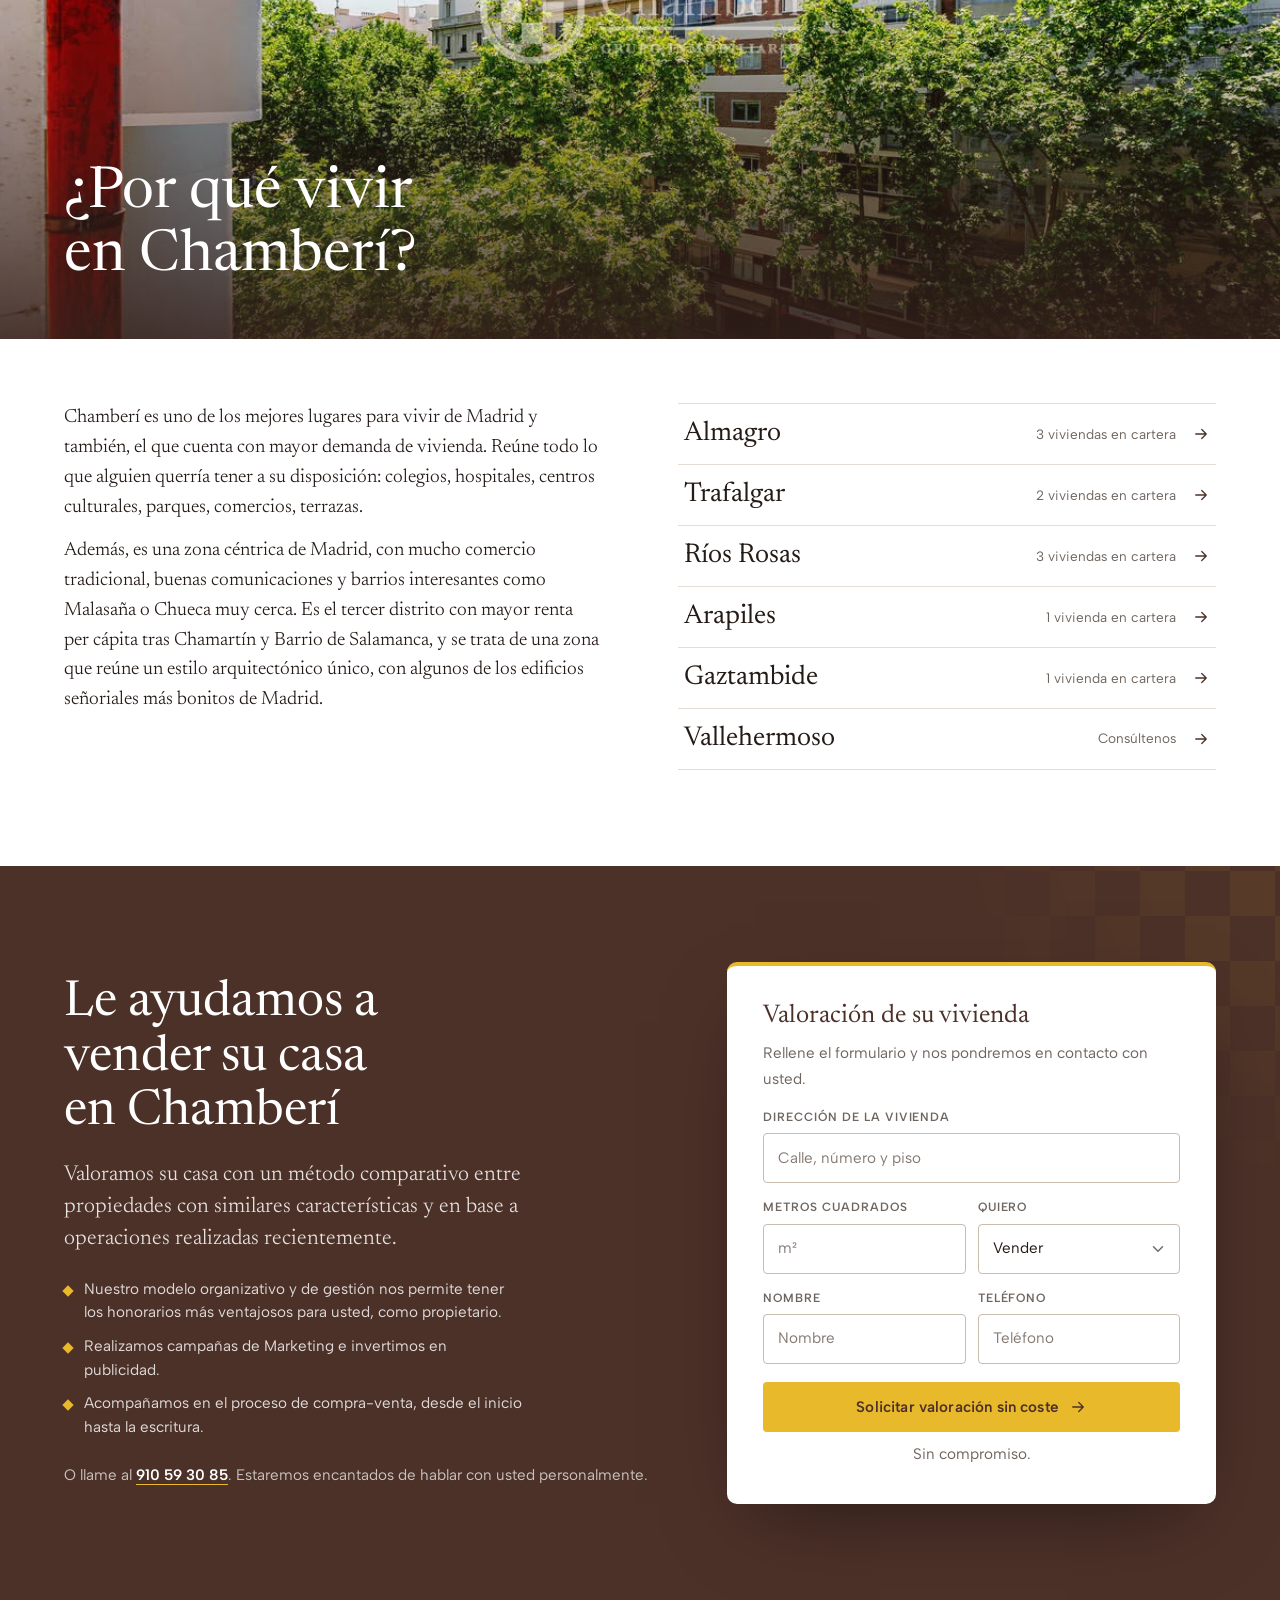
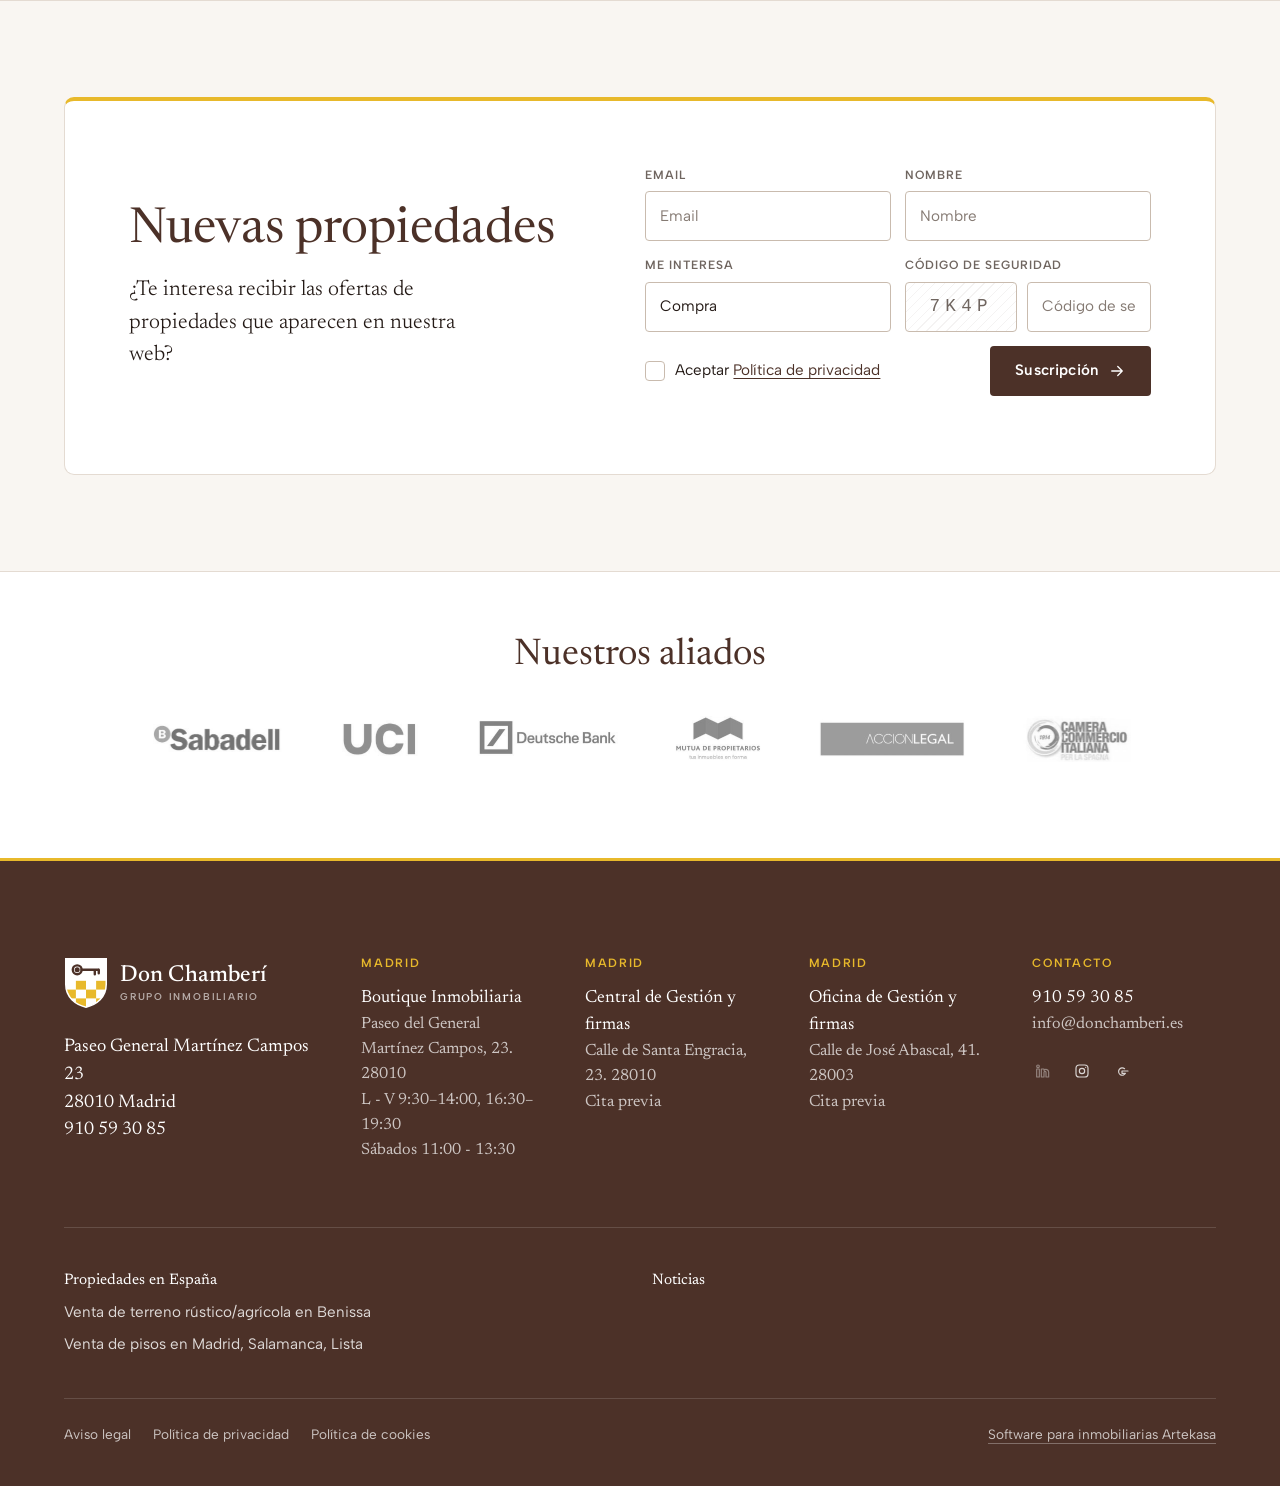
==== commit a8f3ccf5: "deploy: prototipo v6 Co-Authored-By: Claude Fable 5.1 <noreply@anthropic.com>" ====
--- a/index.html
+++ b/index.html
@@ -201,20 +201,16 @@
 </section>
 
 <!-- ============================ ATENDEMOS ============================
-     Su titular y su párrafo, con lo que ya dicen de sí mismos en "Nosotros" (16 años, valores),
-     en el pie (tres oficinas) y en "Servicios" (los siete, literales). Foto de su ficha DCH-636795. -->
+     Su titular y su párrafo, con lo que ya dicen de sí mismos en "Nosotros" (16 años, valores)
+     y en el pie (tres oficinas). Foto de su ficha DCH-636795, a sangre. -->
 <section class="intro" aria-labelledby="titulo-intro">
-  <div class="env">
-    <div class="intro__grid">
-      <figure class="intro__figura rv-ventana">
-        <div class="intro__foto">
-          <div class="intro__marco">
-            <img src="assets/img/intro-almagro-640.webp" srcset="assets/img/intro-almagro-480.webp 480w, assets/img/intro-almagro-640.webp 640w" sizes="(min-width:900px) 36vw, 100vw" width="640" height="800" alt="Salón exterior con tarima y balcón en una vivienda de Almagro, Chamberí" loading="lazy">
-          </div>
-        </div>
-        <figcaption>Almagro, Chamberí · Ref. DCH-636795</figcaption>
-      </figure>
-      <div class="intro__texto rv" style="--i:1">
+  <div class="intro__grid">
+    <figure class="intro__figura">
+      <img src="assets/img/props/636795-1-1200.webp" srcset="assets/img/props/636795-1-480.webp 480w, assets/img/props/636795-1-800.webp 800w, assets/img/props/636795-1-1200.webp 1200w" sizes="(min-width:900px) 50vw, 100vw" width="1200" height="800" alt="Salón exterior con tarima y balcón en una vivienda de Almagro, Chamberí" loading="lazy">
+      <figcaption>Almagro, Chamberí · Ref. DCH-636795</figcaption>
+    </figure>
+    <div class="intro__texto">
+      <div class="intro__contenido rv">
         <h2 id="titulo-intro">Atendemos las necesidades únicas de cada hogar y cliente.</h2>
         <p class="intro__lead">Nos enfocamos en atender las demandas individuales de cada hogar y cliente a través de un estudio detallado y personalizado de cada situación</p>
         <p class="intro__p">Somos una agencia inmobiliaria con más de 16 años de experiencia en el sector. Especializados en el barrio de Chamberí, tenemos un perfecto conocimiento del entorno.</p>
@@ -227,20 +223,26 @@
         <a class="btn btn--texto intro__cta" href="https://www.inmobiliariadonchamberi.madrid/es/cms/inmobiliaria_chamberi_madrid/">Sobre nosotros <svg class="ic ic--flecha"><use href="#i-flecha"/></svg></a>
       </div>
     </div>
-
-    <div class="servicios rv" style="--i:2">
-      <p class="servicios__rotulo">Servicios</p>
-      <ul>
-        <li>Tasaciones</li>
-        <li>Asesoramiento financiero</li>
-        <li>Asesoramiento jurídico</li>
-        <li>Asesoramiento fiscal</li>
-        <li>Asesoramiento energético</li>
-        <li>Cámara de Comercio Italiana</li>
-        <li>Seguros de impago de alquiler</li>
-      </ul>
-      <a class="btn btn--texto" href="https://www.inmobiliariadonchamberi.madrid/es/cms/servicios_inmobiliarios_chamberi/">Ver todos <svg class="ic ic--flecha"><use href="#i-flecha"/></svg></a>
-    </div>
+  </div>
+</section>
+
+<!-- ============================ SERVICIOS ============================
+     Los siete servicios, literales de su página de Servicios. -->
+<section class="servicios" aria-labelledby="titulo-servicios">
+  <div class="env">
+    <div class="servicios__cab rv">
+      <h2 id="titulo-servicios">Servicios</h2>
+      <a class="btn btn--texto" href="https://www.inmobiliariadonchamberi.madrid/es/cms/servicios_inmobiliarios_chamberi/">Ver todos los servicios <svg class="ic ic--flecha"><use href="#i-flecha"/></svg></a>
+    </div>
+    <ul class="servicios__lista">
+      <li class="rv" style="--i:0">Tasaciones</li>
+      <li class="rv" style="--i:1">Asesoramiento financiero</li>
+      <li class="rv" style="--i:2">Asesoramiento jurídico</li>
+      <li class="rv" style="--i:3">Asesoramiento fiscal</li>
+      <li class="rv" style="--i:4">Asesoramiento energético</li>
+      <li class="rv" style="--i:5">Cámara de Comercio Italiana</li>
+      <li class="rv" style="--i:6">Seguros de impago de alquiler</li>
+    </ul>
   </div>
 </section>
 
--- a/assets/css/home.css
+++ b/assets/css/home.css
@@ -58,19 +58,19 @@
 html.captura .ventana__marco img,html.quieto .ventana__marco img{transform:none;animation:none}
 
 /* ---------- "ATENDEMOS LAS NECESIDADES ÚNICAS…" ----------
-   Foto real (su ficha de Almagro) con un marco dorado desplazado, y al lado su titular,
-   sus párrafos, tres cifras suyas y su frase de valores. Los siete servicios, en una sola línea. */
-.intro{padding:var(--s6) 0;border-top:1px solid var(--linea)}
-.intro__grid{display:grid;gap:var(--s5);align-items:center}
-@media (min-width:900px){.intro__grid{grid-template-columns:minmax(0,5fr) minmax(0,7fr);gap:clamp(36px,6vw,96px)}}
-.intro__figura{margin:0}
-.intro__foto{position:relative;padding:0 14px 14px 0}
-.intro__foto::before{content:"";position:absolute;inset:14px 0 0 14px;border:1px solid var(--oro);border-radius:var(--r-s);pointer-events:none}
-.intro__marco{position:relative;aspect-ratio:4/5;border-radius:var(--r-s);overflow:hidden;background:var(--marca-suave)}
-.intro__marco img{width:100%;height:100%;object-fit:cover}
-.intro__marco::after{content:"";position:absolute;inset:0;border-radius:inherit;box-shadow:inset 0 0 0 1px rgba(var(--marca-rgb),.14);pointer-events:none}
-.intro__figura figcaption{margin-top:24px;font-family:var(--serif);font-style:italic;font-size:.95rem;color:var(--gris)}
-.intro__texto h2{max-width:16ch;text-wrap:balance}
+   A ancho completo: su foto de Almagro a sangre hasta el borde izquierdo y, a la derecha,
+   su titular, sus párrafos, tres cifras suyas y su frase de valores. */
+.intro{border-top:1px solid var(--linea)}
+.intro__grid{display:grid}
+@media (min-width:900px){.intro__grid{grid-template-columns:1fr 1fr}}
+.intro__figura{margin:0;position:relative;aspect-ratio:4/5;background:var(--marca-suave);overflow:hidden}
+@media (min-width:900px){.intro__figura{aspect-ratio:auto;min-height:620px;height:100%}}
+.intro__figura img{position:absolute;inset:0;width:100%;height:100%;object-fit:cover;object-position:55% 50%}
+.intro__figura figcaption{position:absolute;left:var(--gut);bottom:16px;font-family:var(--serif);font-style:italic;font-size:.95rem;color:#fff;text-shadow:0 1px 10px rgba(0,0,0,.5)}
+.intro__texto{display:flex;align-items:center;padding:clamp(40px,7vw,88px) var(--gut)}
+@media (min-width:900px){.intro__texto{padding-left:clamp(36px,5vw,80px)}}
+.intro__contenido{width:100%;max-width:calc(var(--ancho) / 2 - 40px)}
+.intro__contenido h2{max-width:16ch;text-wrap:balance}
 .intro__lead{margin-top:22px;font-family:var(--serif);font-size:clamp(1.15rem,1rem + .7vw,1.45rem);line-height:1.5;color:var(--tinta);font-weight:350;max-width:38ch;text-wrap:pretty}
 .intro__p{margin-top:14px;font-size:1rem;line-height:1.7;color:var(--gris);max-width:60ch}
 .cifras{display:grid;grid-template-columns:repeat(3,minmax(0,1fr));margin-top:28px;border-top:1px solid var(--linea);border-bottom:1px solid var(--linea)}
@@ -81,17 +81,6 @@
 .cifra__txt{margin-top:6px;font-size:.82rem;line-height:1.4;color:var(--gris)}
 .intro__valores{margin-top:22px;font-family:var(--serif);font-style:italic;font-size:1.1rem;line-height:1.5;color:var(--marca-medio);max-width:44ch}
 .intro__cta{margin-top:14px}
-
-/* Los siete servicios, literales, en una línea con el damero de separador */
-.servicios{margin-top:var(--s5);padding:16px clamp(18px,3vw,32px);background:var(--marca-suave);border-radius:var(--r-m);display:flex;flex-wrap:wrap;align-items:center;gap:6px 18px}
-.servicios__rotulo{font-size:.72rem;font-weight:700;letter-spacing:.14em;text-transform:uppercase;color:var(--marca-medio);margin-right:4px}
-.servicios ul{display:flex;flex-wrap:wrap;align-items:center;gap:6px 0}
-.servicios li{display:inline-flex;align-items:center;font-family:var(--serif);font-size:1.05rem;color:var(--tinta);line-height:1.3}
-.servicios li + li::before{content:"";width:5px;height:5px;background:var(--oro);transform:rotate(45deg);margin:0 14px;flex:none}
-.servicios .btn--texto{margin-left:auto;min-height:36px;font-size:.9rem}
-
-
-/* Móvil: cifras apiladas y servicios en columna */
 @media (max-width:479px){
   .cifras{grid-template-columns:1fr;border-bottom:0}
   .cifra{display:flex;align-items:baseline;gap:14px;padding:12px 0;border-bottom:1px solid var(--linea)}
@@ -99,14 +88,19 @@
   .cifra__num{min-width:96px}
   .cifra__txt{margin-top:0}
 }
-@media (max-width:639px){
-  .servicios{display:block}
-  .servicios ul{flex-direction:column;align-items:stretch;gap:0;margin-top:8px}
-  .servicios li{padding:7px 0;border-top:1px solid var(--linea)}
-  .servicios li::before{content:"";width:5px;height:5px;background:var(--oro);transform:rotate(45deg);margin:0 12px 0 2px;flex:none}
-  .servicios li + li::before{margin:0 12px 0 2px}
-  .servicios .btn--texto{margin:10px 0 0 -8px}
-}
+
+/* ---------- SERVICIOS: banda marrón con los siete servicios en rejilla ---------- */
+.servicios{background:var(--marca);color:#fff;padding:clamp(44px,6vw,72px) 0;border-top:3px solid var(--oro)}
+.servicios__cab{display:flex;flex-wrap:wrap;align-items:baseline;justify-content:space-between;gap:12px 24px}
+.servicios__cab h2{color:#fff;font-size:clamp(1.9rem,1.3rem + 1.8vw,2.8rem)}
+.servicios__cab .btn--texto{color:var(--oro);margin-left:0}
+.servicios__cab .btn--texto:hover{color:#fff}
+.servicios__lista{display:grid;grid-template-columns:repeat(2,minmax(0,1fr));gap:0 24px;margin-top:clamp(20px,3vw,32px)}
+@media (min-width:640px){.servicios__lista{grid-template-columns:repeat(4,minmax(0,1fr))}}
+@media (min-width:1100px){.servicios__lista{grid-template-columns:repeat(7,minmax(0,1fr));gap:0 20px}}
+.servicios__lista li{display:flex;gap:12px;align-items:flex-start;padding:18px 0 20px;border-top:1px solid rgba(255,255,255,.18);
+  font-family:var(--serif);font-size:1.12rem;line-height:1.3;color:#fff}
+.servicios__lista li::before{content:"";width:7px;height:7px;margin-top:9px;background:var(--oro);transform:rotate(45deg);flex:none}
 
 /* ---------- VALORACIÓN: "Le ayudamos a vender su casa en Chamberí" ----------
    Banda marrón con su texto de "Vendo casa" y un formulario de valoración. */
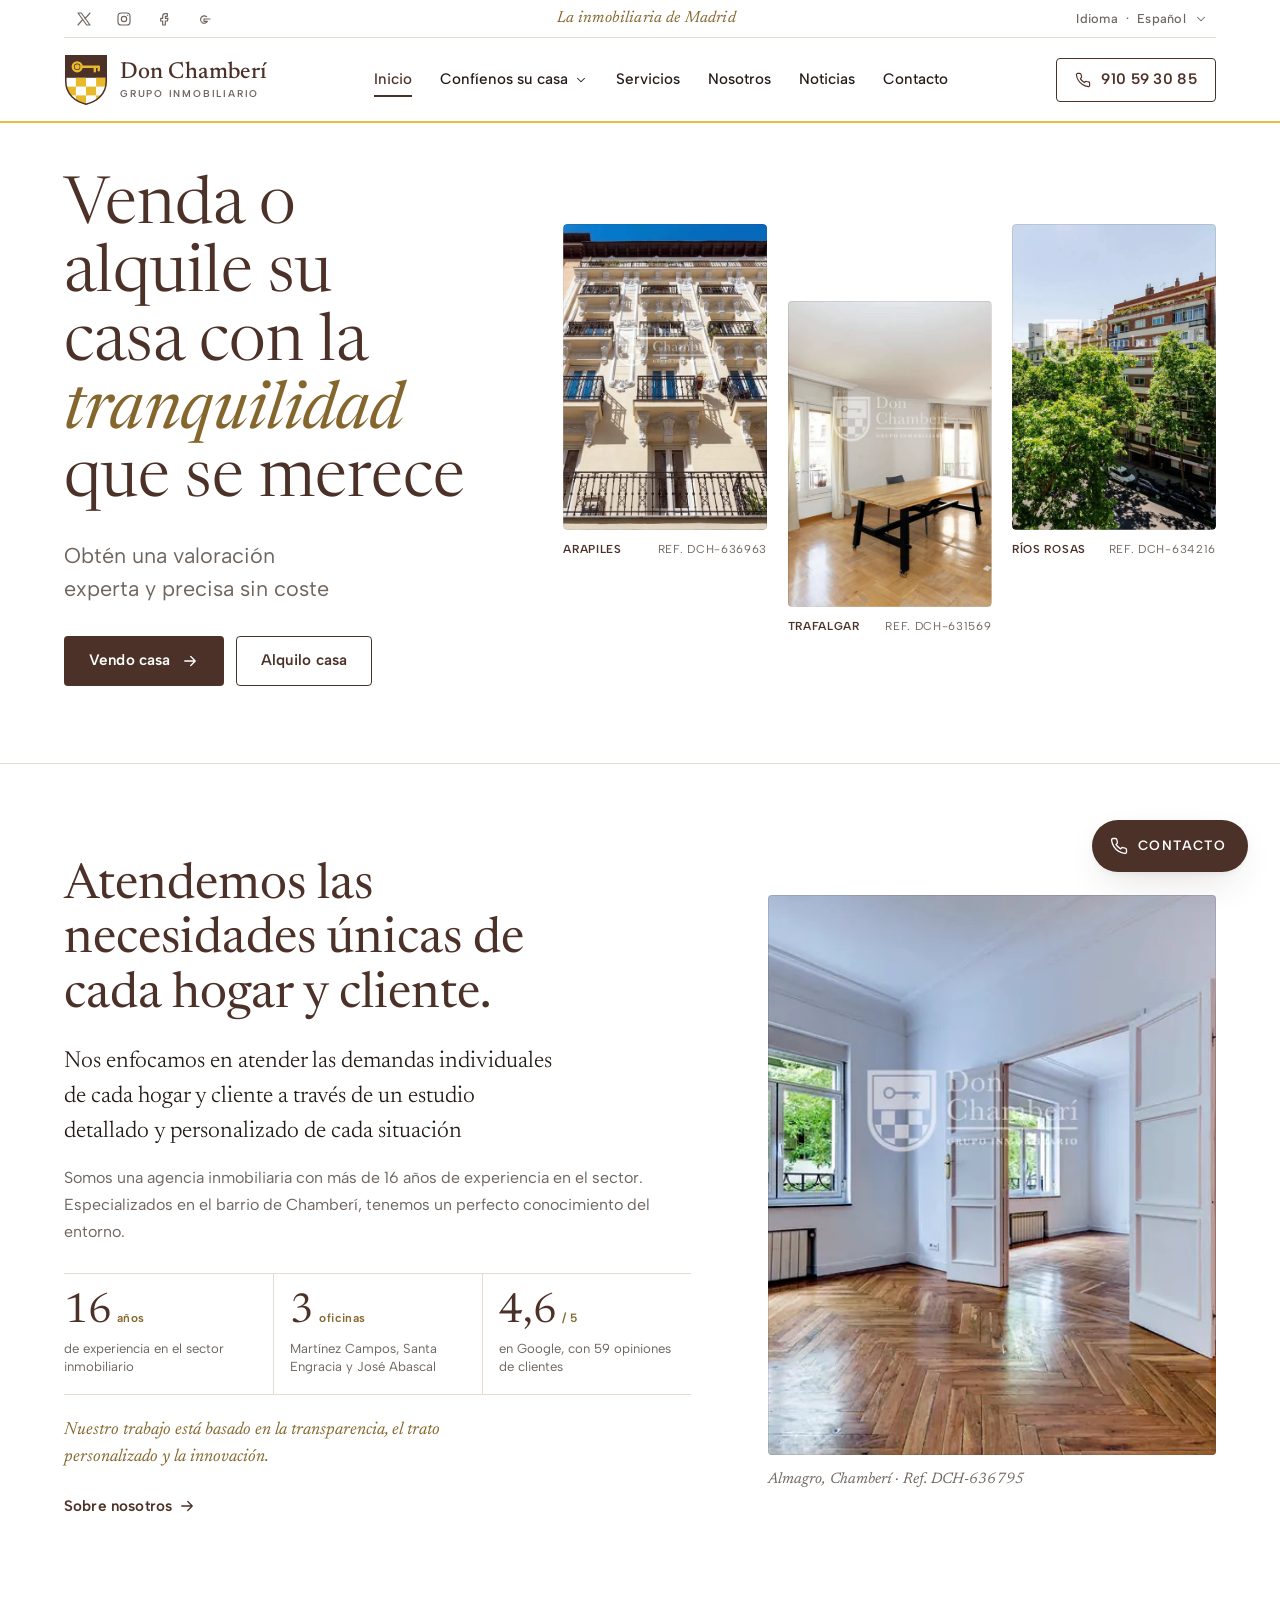
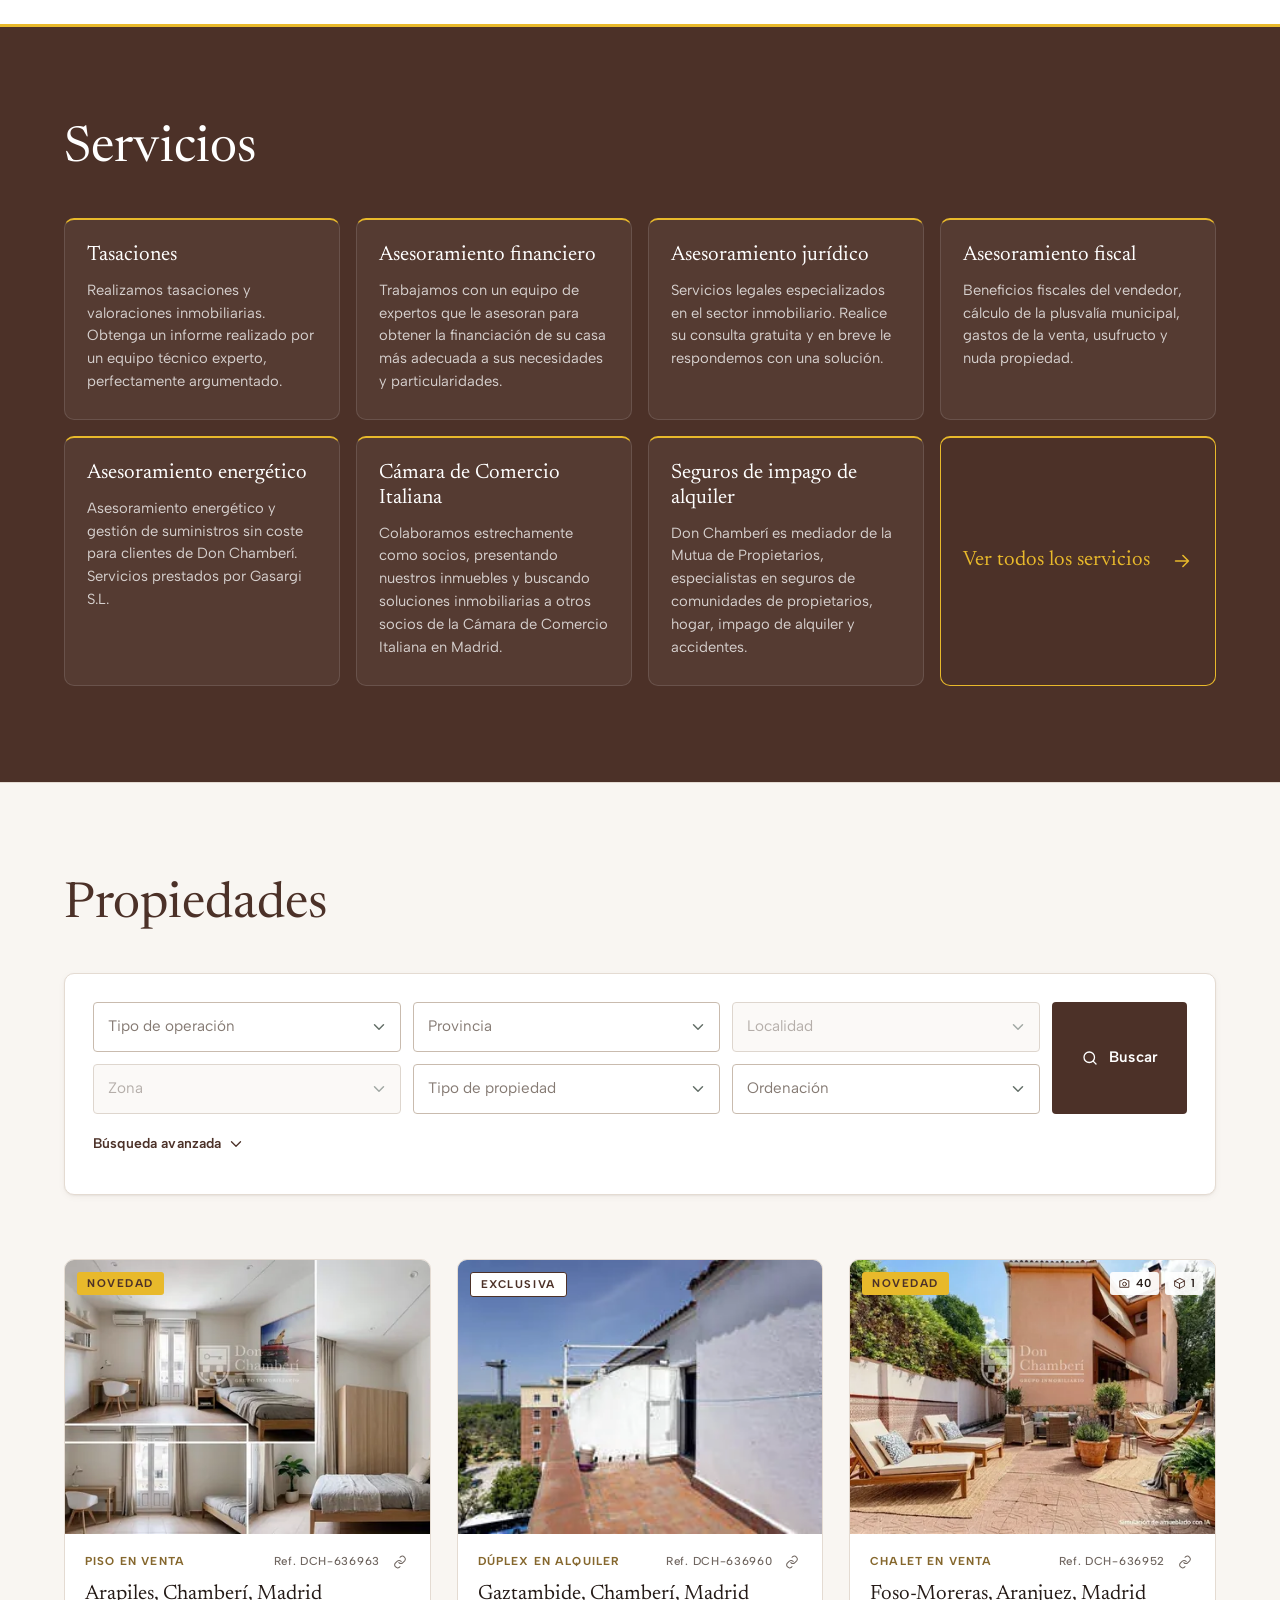
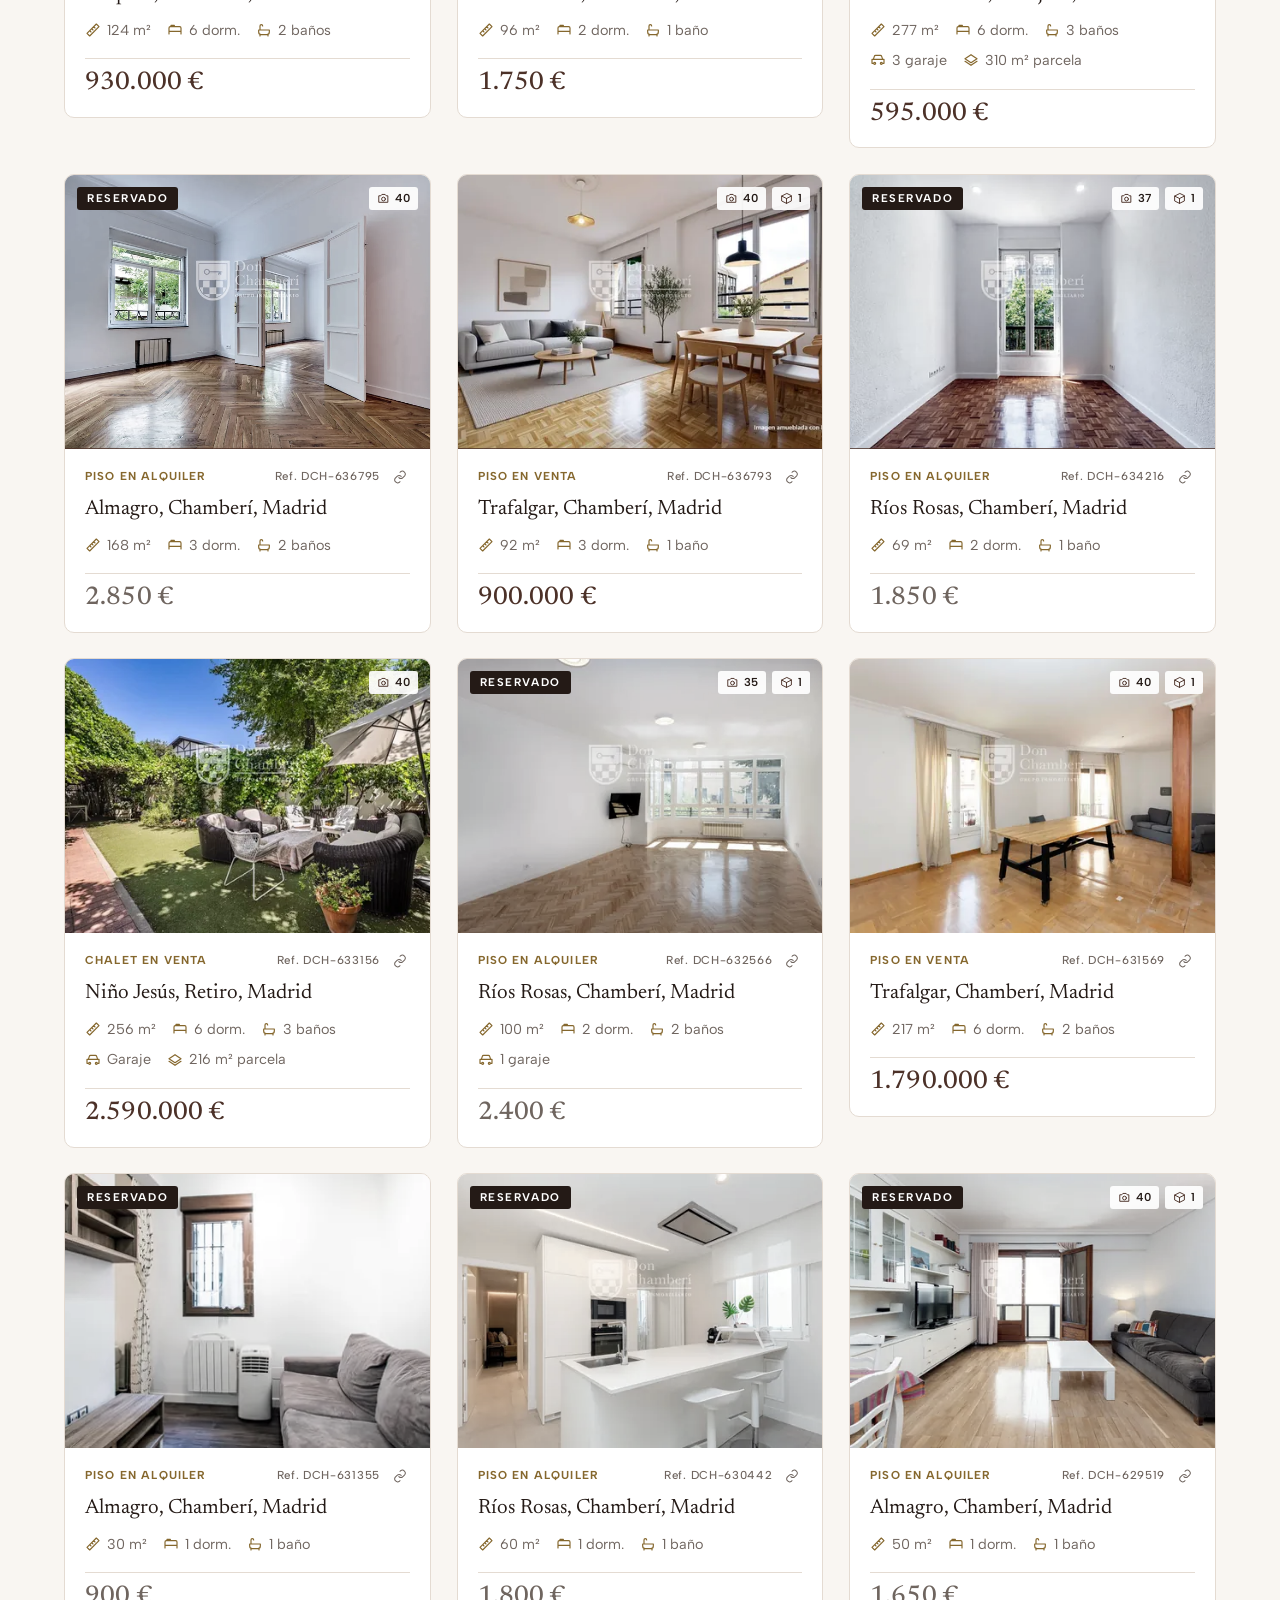
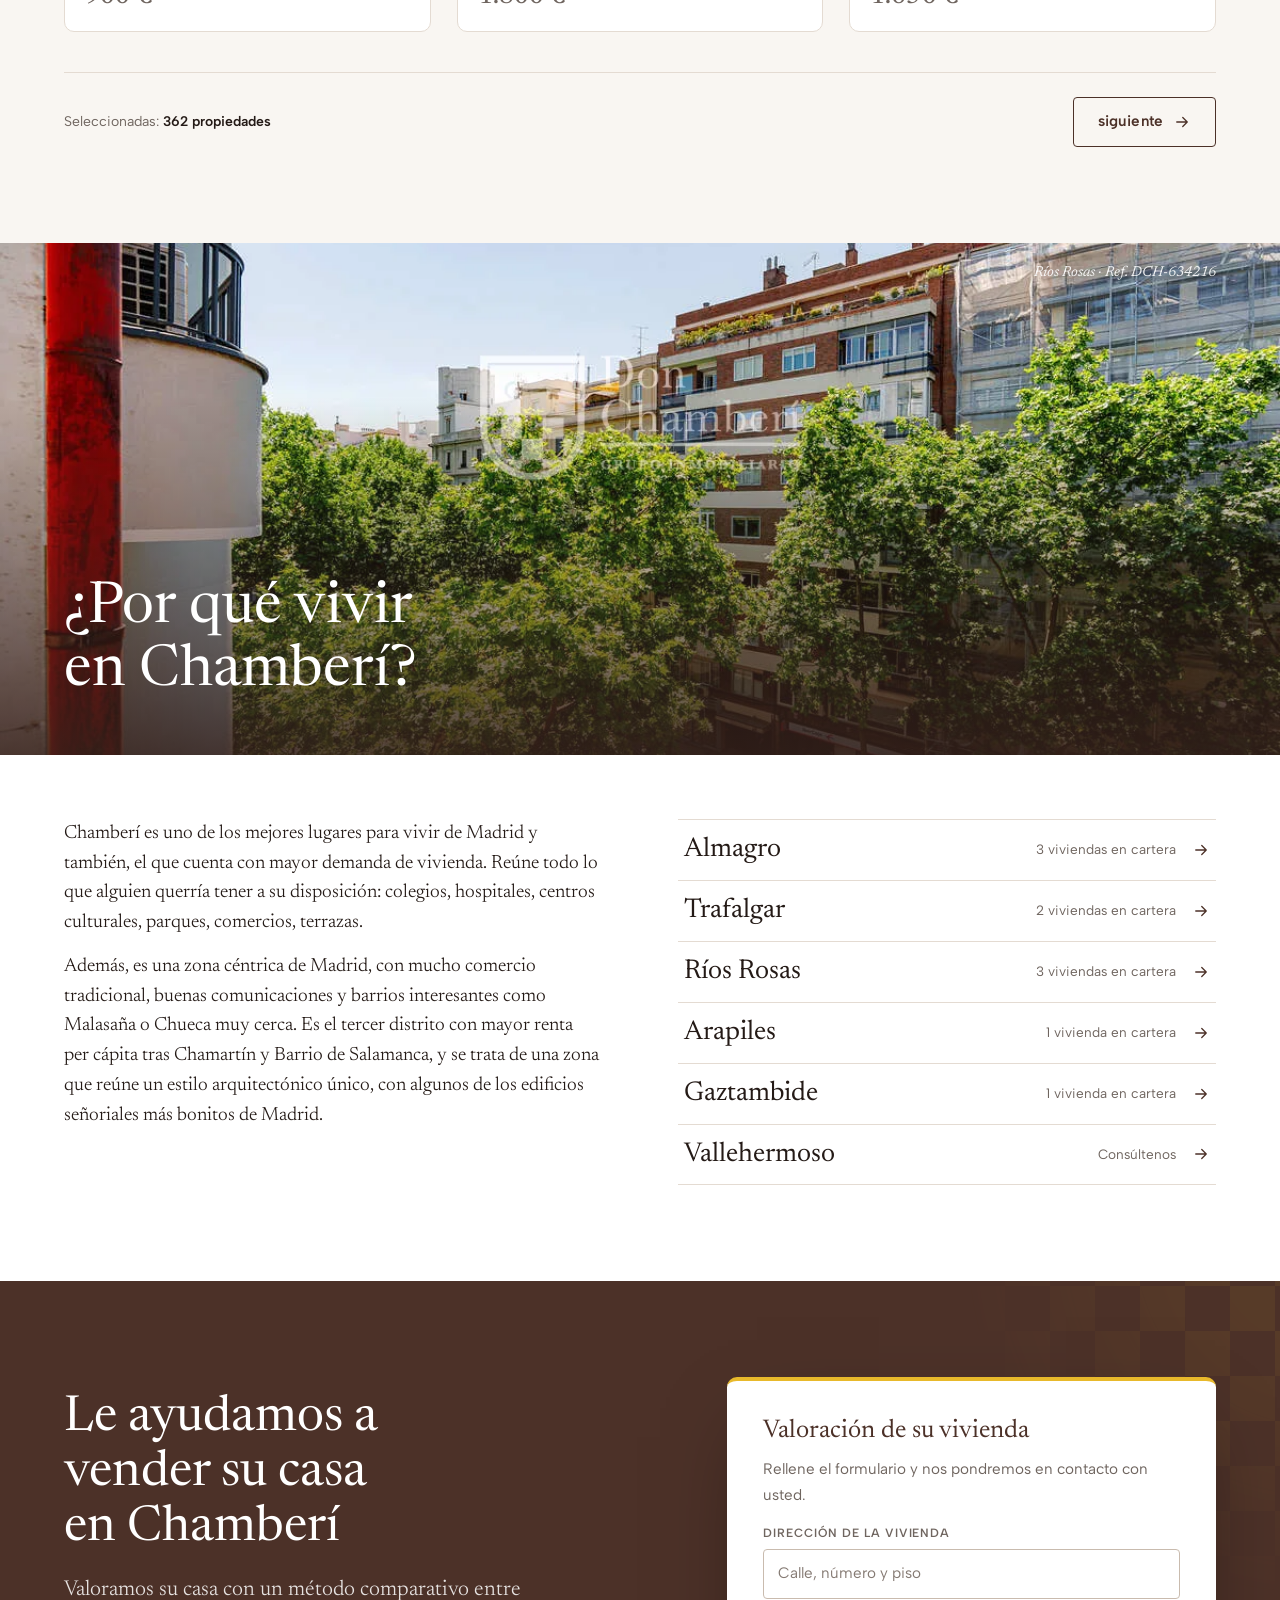
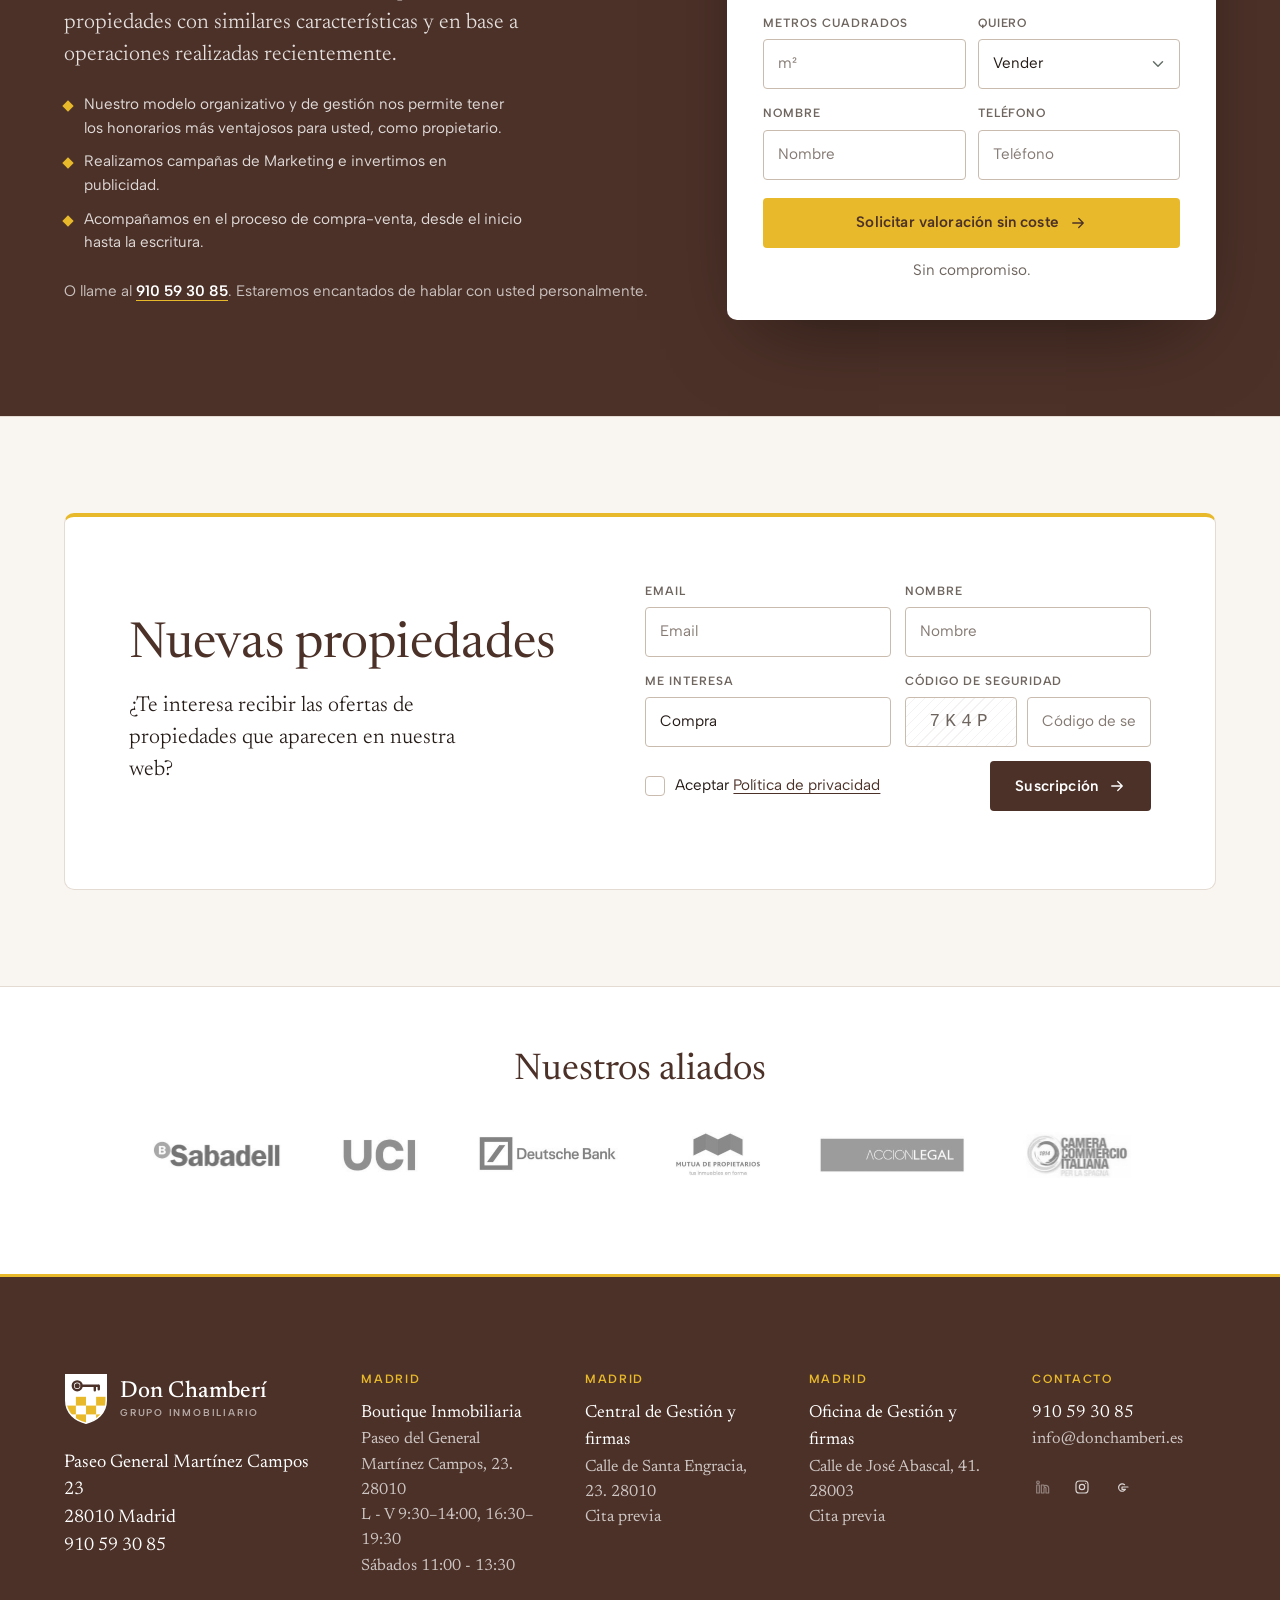
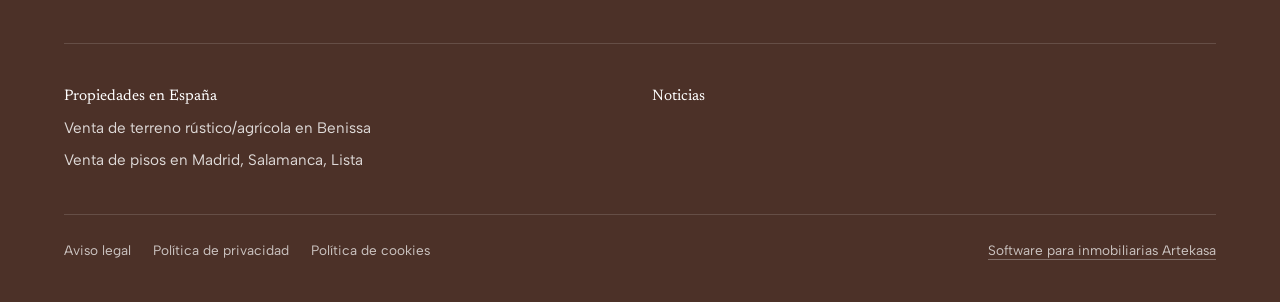
==== commit c1c61290: "deploy: prototipo v7 Co-Authored-By: Claude Fable 5.1 <noreply@anthropic.com>" ====
--- a/index.html
+++ b/index.html
@@ -18,8 +18,8 @@
 <link rel="preload" href="assets/fonts/newsreader.woff2" as="font" type="font/woff2" crossorigin>
 <link rel="preload" href="assets/fonts/newsreader-italic.woff2" as="font" type="font/woff2" crossorigin>
 <link rel="preload" href="assets/fonts/albert-sans.woff2" as="font" type="font/woff2" crossorigin>
-<link rel="stylesheet" href="assets/css/global.css">
-<link rel="stylesheet" href="assets/css/home.css">
+<link rel="stylesheet" href="assets/css/global.css?v=8122e5d3">
+<link rel="stylesheet" href="assets/css/home.css?v=84f57f8e">
 <link rel="icon" href="data:image/svg+xml,%3Csvg xmlns='http://www.w3.org/2000/svg' viewBox='0 0 100 118'%3E%3Cpath d='M4 4h92v58c0 30-22 46-46 52C26 108 4 92 4 62Z' fill='%234C3128'/%3E%3Cg fill='%23E8B92B'%3E%3Crect x='27' y='54' width='23' height='20'/%3E%3Crect x='73' y='54' width='23' height='20'/%3E%3Crect x='50' y='74' width='23' height='20'/%3E%3Crect x='27' y='94' width='23' height='20'/%3E%3Crect x='73' y='94' width='23' height='20'/%3E%3Crect x='4' y='74' width='23' height='20'/%3E%3C/g%3E%3Cg fill='none' stroke='%23E8B92B' stroke-width='6' stroke-linecap='round'%3E%3Ccircle cx='30' cy='29' r='10'/%3E%3Cpath d='M40 29h38M70 29v10M79 29v8'/%3E%3C/g%3E%3C/svg%3E">
 </head>
 <body>
@@ -202,46 +202,46 @@
 
 <!-- ============================ ATENDEMOS ============================
      Su titular y su párrafo, con lo que ya dicen de sí mismos en "Nosotros" (16 años, valores)
-     y en el pie (tres oficinas). Foto de su ficha DCH-636795, a sangre. -->
+     y en el pie (tres oficinas). Foto de su ficha DCH-636795. -->
 <section class="intro" aria-labelledby="titulo-intro">
-  <div class="intro__grid">
-    <figure class="intro__figura">
-      <img src="assets/img/props/636795-1-1200.webp" srcset="assets/img/props/636795-1-480.webp 480w, assets/img/props/636795-1-800.webp 800w, assets/img/props/636795-1-1200.webp 1200w" sizes="(min-width:900px) 50vw, 100vw" width="1200" height="800" alt="Salón exterior con tarima y balcón en una vivienda de Almagro, Chamberí" loading="lazy">
+  <div class="env intro__grid">
+    <div class="intro__texto rv">
+      <h2 id="titulo-intro">Atendemos las necesidades únicas de cada hogar y cliente.</h2>
+      <p class="intro__lead">Nos enfocamos en atender las demandas individuales de cada hogar y cliente a través de un estudio detallado y personalizado de cada situación</p>
+      <p class="intro__p">Somos una agencia inmobiliaria con más de 16 años de experiencia en el sector. Especializados en el barrio de Chamberí, tenemos un perfecto conocimiento del entorno.</p>
+      <ul class="cifras" aria-label="Don Chamberí en cifras">
+        <li class="cifra"><p class="cifra__num">16<small>años</small></p><p class="cifra__txt">de experiencia en el sector inmobiliario</p></li>
+        <li class="cifra"><p class="cifra__num">3<small>oficinas</small></p><p class="cifra__txt">Martínez Campos, Santa Engracia y José Abascal</p></li>
+        <li class="cifra"><p class="cifra__num">4,6<small>/ 5</small></p><p class="cifra__txt">en Google, con 59 opiniones de clientes</p></li>
+      </ul>
+      <p class="intro__valores">Nuestro trabajo está basado en la transparencia, el trato personalizado y la innovación.</p>
+      <a class="btn btn--texto intro__cta" href="https://www.inmobiliariadonchamberi.madrid/es/cms/inmobiliaria_chamberi_madrid/">Sobre nosotros <svg class="ic ic--flecha"><use href="#i-flecha"/></svg></a>
+    </div>
+    <figure class="intro__figura rv" style="--i:1">
+      <div class="intro__marco">
+        <img src="assets/img/props/636795-1-1200.webp" srcset="assets/img/props/636795-1-480.webp 480w, assets/img/props/636795-1-800.webp 800w, assets/img/props/636795-1-1200.webp 1200w" sizes="(min-width:900px) 40vw, 100vw" width="1200" height="800" alt="Salón exterior con tarima y balcón en una vivienda de Almagro, Chamberí" loading="lazy">
+      </div>
       <figcaption>Almagro, Chamberí · Ref. DCH-636795</figcaption>
     </figure>
-    <div class="intro__texto">
-      <div class="intro__contenido rv">
-        <h2 id="titulo-intro">Atendemos las necesidades únicas de cada hogar y cliente.</h2>
-        <p class="intro__lead">Nos enfocamos en atender las demandas individuales de cada hogar y cliente a través de un estudio detallado y personalizado de cada situación</p>
-        <p class="intro__p">Somos una agencia inmobiliaria con más de 16 años de experiencia en el sector. Especializados en el barrio de Chamberí, tenemos un perfecto conocimiento del entorno.</p>
-        <ul class="cifras" aria-label="Don Chamberí en cifras">
-          <li class="cifra"><p class="cifra__num">16<small>años</small></p><p class="cifra__txt">de experiencia en el sector inmobiliario</p></li>
-          <li class="cifra"><p class="cifra__num">3<small>oficinas</small></p><p class="cifra__txt">Martínez Campos, Santa Engracia y José Abascal</p></li>
-          <li class="cifra"><p class="cifra__num">4,6<small>/ 5</small></p><p class="cifra__txt">en Google, con 59 opiniones de clientes</p></li>
-        </ul>
-        <p class="intro__valores">Nuestro trabajo está basado en la transparencia, el trato personalizado y la innovación.</p>
-        <a class="btn btn--texto intro__cta" href="https://www.inmobiliariadonchamberi.madrid/es/cms/inmobiliaria_chamberi_madrid/">Sobre nosotros <svg class="ic ic--flecha"><use href="#i-flecha"/></svg></a>
-      </div>
-    </div>
   </div>
 </section>
 
 <!-- ============================ SERVICIOS ============================
-     Los siete servicios, literales de su página de Servicios. -->
+     Los siete servicios con su descripción, literales de su página de Servicios. -->
 <section class="servicios" aria-labelledby="titulo-servicios">
   <div class="env">
     <div class="servicios__cab rv">
       <h2 id="titulo-servicios">Servicios</h2>
-      <a class="btn btn--texto" href="https://www.inmobiliariadonchamberi.madrid/es/cms/servicios_inmobiliarios_chamberi/">Ver todos los servicios <svg class="ic ic--flecha"><use href="#i-flecha"/></svg></a>
     </div>
     <ul class="servicios__lista">
-      <li class="rv" style="--i:0">Tasaciones</li>
-      <li class="rv" style="--i:1">Asesoramiento financiero</li>
-      <li class="rv" style="--i:2">Asesoramiento jurídico</li>
-      <li class="rv" style="--i:3">Asesoramiento fiscal</li>
-      <li class="rv" style="--i:4">Asesoramiento energético</li>
-      <li class="rv" style="--i:5">Cámara de Comercio Italiana</li>
-      <li class="rv" style="--i:6">Seguros de impago de alquiler</li>
+      <li class="servicio rv" style="--i:0"><h3>Tasaciones</h3><p>Realizamos tasaciones y valoraciones inmobiliarias. Obtenga un informe realizado por un equipo técnico experto, perfectamente argumentado.</p></li>
+      <li class="servicio rv" style="--i:1"><h3>Asesoramiento financiero</h3><p>Trabajamos con un equipo de expertos que le asesoran para obtener la financiación de su casa más adecuada a sus necesidades y particularidades.</p></li>
+      <li class="servicio rv" style="--i:2"><h3>Asesoramiento jurídico</h3><p>Servicios legales especializados en el sector inmobiliario. Realice su consulta gratuita y en breve le respondemos con una solución.</p></li>
+      <li class="servicio rv" style="--i:3"><h3>Asesoramiento fiscal</h3><p>Beneficios fiscales del vendedor, cálculo de la plusvalía municipal, gastos de la venta, usufructo y nuda propiedad.</p></li>
+      <li class="servicio rv" style="--i:4"><h3>Asesoramiento energético</h3><p>Asesoramiento energético y gestión de suministros sin coste para clientes de Don Chamberí. Servicios prestados por Gasargi S.L.</p></li>
+      <li class="servicio rv" style="--i:5"><h3>Cámara de Comercio Italiana</h3><p>Colaboramos estrechamente como socios, presentando nuestros inmuebles y buscando soluciones inmobiliarias a otros socios de la Cámara de Comercio Italiana en Madrid.</p></li>
+      <li class="servicio rv" style="--i:6"><h3>Seguros de impago de alquiler</h3><p>Don Chamberí es mediador de la Mutua de Propietarios, especialistas en seguros de comunidades de propietarios, hogar, impago de alquiler y accidentes.</p></li>
+      <li class="servicio servicio--mas rv" style="--i:7"><a href="https://www.inmobiliariadonchamberi.madrid/es/cms/servicios_inmobiliarios_chamberi/"><span>Ver todos los servicios</span><svg class="ic ic--flecha"><use href="#i-flecha"/></svg></a></li>
     </ul>
   </div>
 </section>
@@ -993,6 +993,6 @@
   </div>
 </aside>
 
-<script src="assets/js/main.js" defer></script>
+<script src="assets/js/main.js?v=ba9f3ac7" defer></script>
 </body>
 </html>
--- a/assets/css/home.css
+++ b/assets/css/home.css
@@ -58,19 +58,11 @@
 html.captura .ventana__marco img,html.quieto .ventana__marco img{transform:none;animation:none}
 
 /* ---------- "ATENDEMOS LAS NECESIDADES ÚNICAS…" ----------
-   A ancho completo: su foto de Almagro a sangre hasta el borde izquierdo y, a la derecha,
-   su titular, sus párrafos, tres cifras suyas y su frase de valores. */
-.intro{border-top:1px solid var(--linea)}
-.intro__grid{display:grid}
-@media (min-width:900px){.intro__grid{grid-template-columns:1fr 1fr}}
-.intro__figura{margin:0;position:relative;aspect-ratio:4/5;background:var(--marca-suave);overflow:hidden}
-@media (min-width:900px){.intro__figura{aspect-ratio:auto;min-height:620px;height:100%}}
-.intro__figura img{position:absolute;inset:0;width:100%;height:100%;object-fit:cover;object-position:55% 50%}
-.intro__figura figcaption{position:absolute;left:var(--gut);bottom:16px;font-family:var(--serif);font-style:italic;font-size:.95rem;color:#fff;text-shadow:0 1px 10px rgba(0,0,0,.5)}
-.intro__texto{display:flex;align-items:center;padding:clamp(40px,7vw,88px) var(--gut)}
-@media (min-width:900px){.intro__texto{padding-left:clamp(36px,5vw,80px)}}
-.intro__contenido{width:100%;max-width:calc(var(--ancho) / 2 - 40px)}
-.intro__contenido h2{max-width:16ch;text-wrap:balance}
+   Alineado con el resto de bloques: texto a la izquierda y su foto de Almagro a la derecha. */
+.intro{padding:var(--s6) 0;border-top:1px solid var(--linea)}
+.intro__grid{display:grid;gap:var(--s5);align-items:center}
+@media (min-width:900px){.intro__grid{grid-template-columns:minmax(0,7fr) minmax(0,5fr);gap:clamp(36px,6vw,96px)}}
+.intro__texto h2{max-width:16ch;text-wrap:balance}
 .intro__lead{margin-top:22px;font-family:var(--serif);font-size:clamp(1.15rem,1rem + .7vw,1.45rem);line-height:1.5;color:var(--tinta);font-weight:350;max-width:38ch;text-wrap:pretty}
 .intro__p{margin-top:14px;font-size:1rem;line-height:1.7;color:var(--gris);max-width:60ch}
 .cifras{display:grid;grid-template-columns:repeat(3,minmax(0,1fr));margin-top:28px;border-top:1px solid var(--linea);border-bottom:1px solid var(--linea)}
@@ -81,6 +73,11 @@
 .cifra__txt{margin-top:6px;font-size:.82rem;line-height:1.4;color:var(--gris)}
 .intro__valores{margin-top:22px;font-family:var(--serif);font-style:italic;font-size:1.1rem;line-height:1.5;color:var(--marca-medio);max-width:44ch}
 .intro__cta{margin-top:14px}
+.intro__figura{margin:0}
+.intro__marco{position:relative;aspect-ratio:4/5;border-radius:var(--r-s);overflow:hidden;background:var(--marca-suave)}
+.intro__marco img{width:100%;height:100%;object-fit:cover;object-position:55% 50%}
+.intro__marco::after{content:"";position:absolute;inset:0;border-radius:inherit;box-shadow:inset 0 0 0 1px rgba(var(--marca-rgb),.14);pointer-events:none}
+.intro__figura figcaption{margin-top:12px;font-family:var(--serif);font-style:italic;font-size:.95rem;color:var(--gris)}
 @media (max-width:479px){
   .cifras{grid-template-columns:1fr;border-bottom:0}
   .cifra{display:flex;align-items:baseline;gap:14px;padding:12px 0;border-bottom:1px solid var(--linea)}
@@ -89,18 +86,24 @@
   .cifra__txt{margin-top:0}
 }
 
-/* ---------- SERVICIOS: banda marrón con los siete servicios en rejilla ---------- */
-.servicios{background:var(--marca);color:#fff;padding:clamp(44px,6vw,72px) 0;border-top:3px solid var(--oro)}
-.servicios__cab{display:flex;flex-wrap:wrap;align-items:baseline;justify-content:space-between;gap:12px 24px}
-.servicios__cab h2{color:#fff;font-size:clamp(1.9rem,1.3rem + 1.8vw,2.8rem)}
-.servicios__cab .btn--texto{color:var(--oro);margin-left:0}
-.servicios__cab .btn--texto:hover{color:#fff}
-.servicios__lista{display:grid;grid-template-columns:repeat(2,minmax(0,1fr));gap:0 24px;margin-top:clamp(20px,3vw,32px)}
-@media (min-width:640px){.servicios__lista{grid-template-columns:repeat(4,minmax(0,1fr))}}
-@media (min-width:1100px){.servicios__lista{grid-template-columns:repeat(7,minmax(0,1fr));gap:0 20px}}
-.servicios__lista li{display:flex;gap:12px;align-items:flex-start;padding:18px 0 20px;border-top:1px solid rgba(255,255,255,.18);
-  font-family:var(--serif);font-size:1.12rem;line-height:1.3;color:#fff}
-.servicios__lista li::before{content:"";width:7px;height:7px;margin-top:9px;background:var(--oro);transform:rotate(45deg);flex:none}
+/* ---------- SERVICIOS: banda marrón con los siete servicios en tarjetas ---------- */
+.servicios{background:var(--marca);color:#fff;padding:var(--s6) 0;border-top:3px solid var(--oro)}
+.servicios__cab h2{color:#fff}
+.servicios__lista{display:grid;gap:14px;grid-template-columns:1fr;margin-top:var(--s4)}
+@media (min-width:640px){.servicios__lista{grid-template-columns:repeat(2,minmax(0,1fr))}}
+@media (min-width:1100px){.servicios__lista{grid-template-columns:repeat(4,minmax(0,1fr));gap:16px}}
+.servicio{position:relative;display:flex;flex-direction:column;gap:10px;padding:24px 22px 26px;border-radius:var(--r-m);
+  background:rgba(255,255,255,.05);border:1px solid rgba(255,255,255,.12);border-top:2px solid var(--oro);
+  transition:background-color 200ms ease,transform 200ms var(--ease-out)}
+.servicio:hover{background:rgba(255,255,255,.09);transform:translateY(-3px)}
+.servicio h3{font-family:var(--serif);font-size:1.3rem;line-height:1.2;color:#fff;font-weight:400}
+.servicio p{font-size:.92rem;line-height:1.55;color:rgba(255,255,255,.76)}
+.servicio--mas{padding:0;background:transparent;border:1px solid var(--oro);border-top-width:2px}
+.servicio--mas a{display:flex;align-items:center;justify-content:space-between;gap:12px;height:100%;min-height:120px;padding:24px 22px;
+  font-family:var(--serif);font-size:1.3rem;color:var(--oro);line-height:1.2}
+.servicio--mas a .ic{width:22px;height:22px;transition:transform 200ms var(--ease-out)}
+.servicio--mas a:hover .ic{transform:translateX(5px)}
+.servicio--mas:hover{background:rgba(232,185,43,.08)}
 
 /* ---------- VALORACIÓN: "Le ayudamos a vender su casa en Chamberí" ----------
    Banda marrón con su texto de "Vendo casa" y un formulario de valoración. */
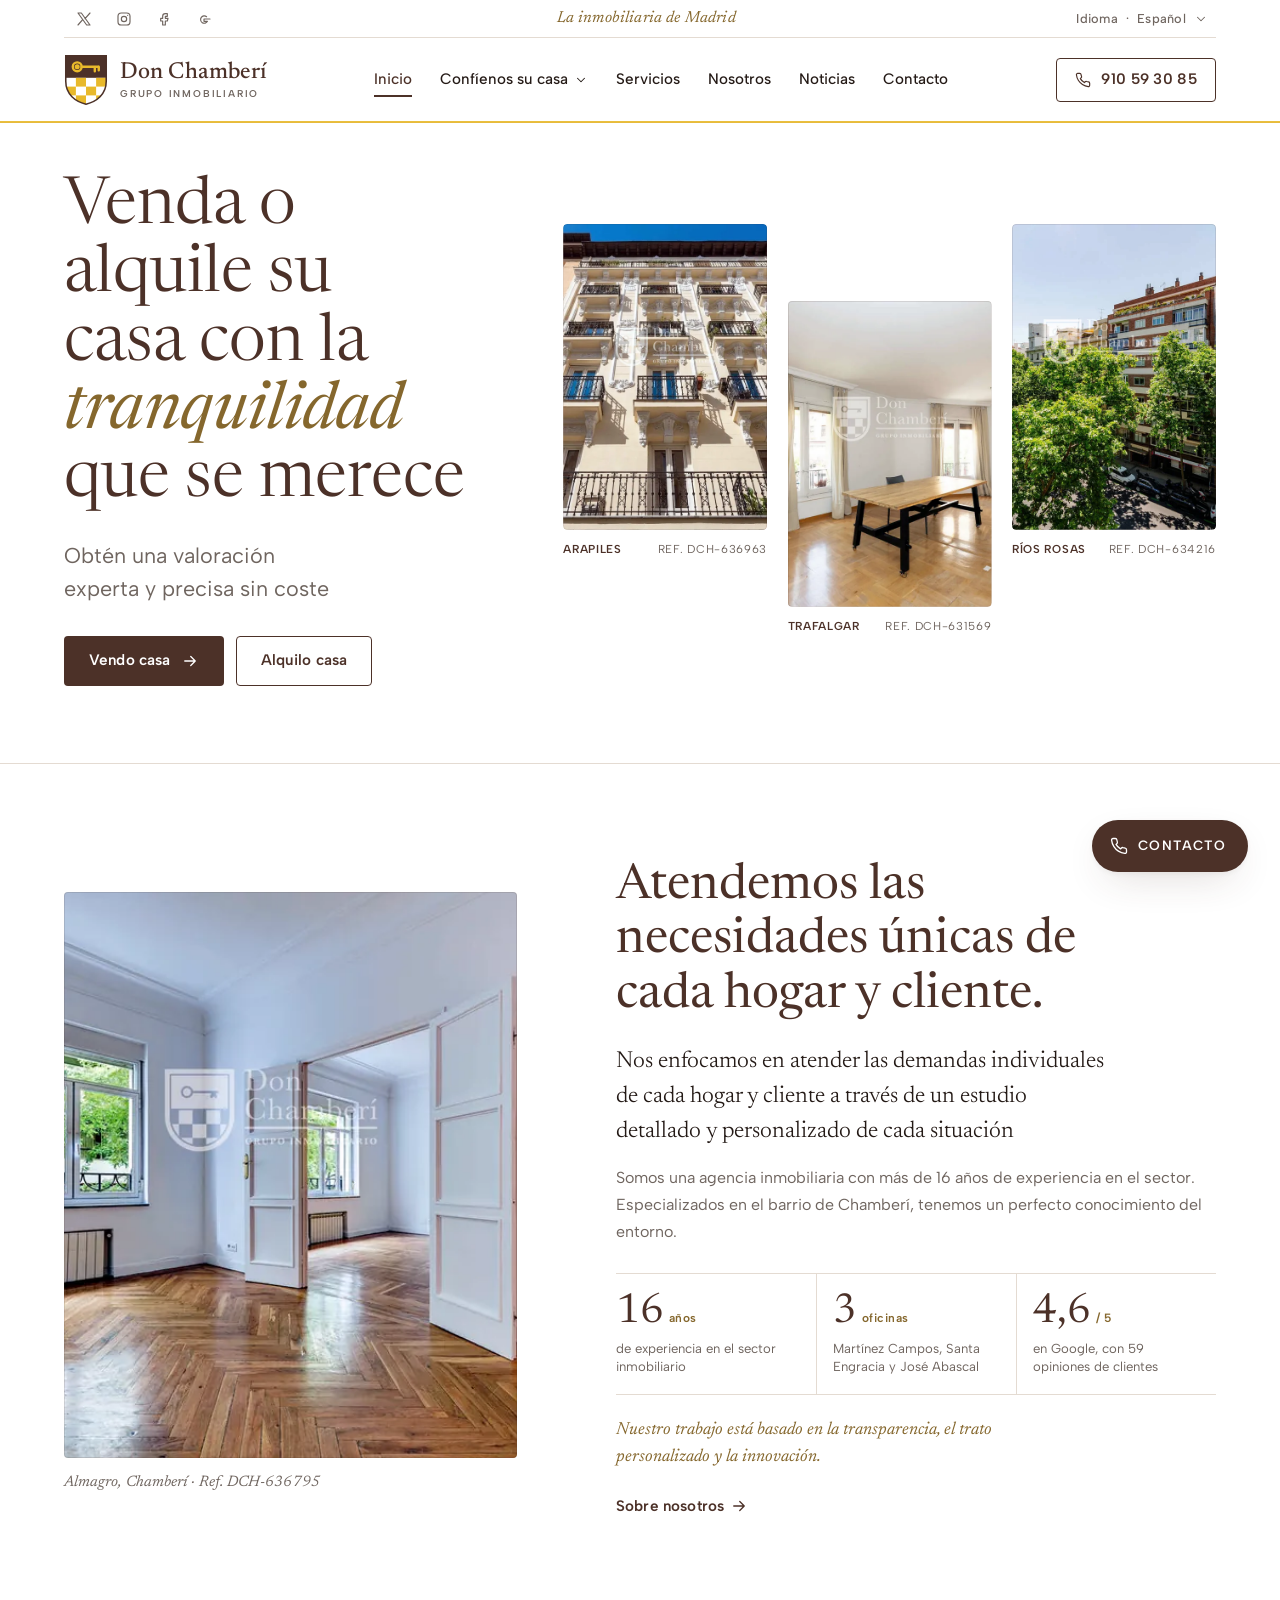
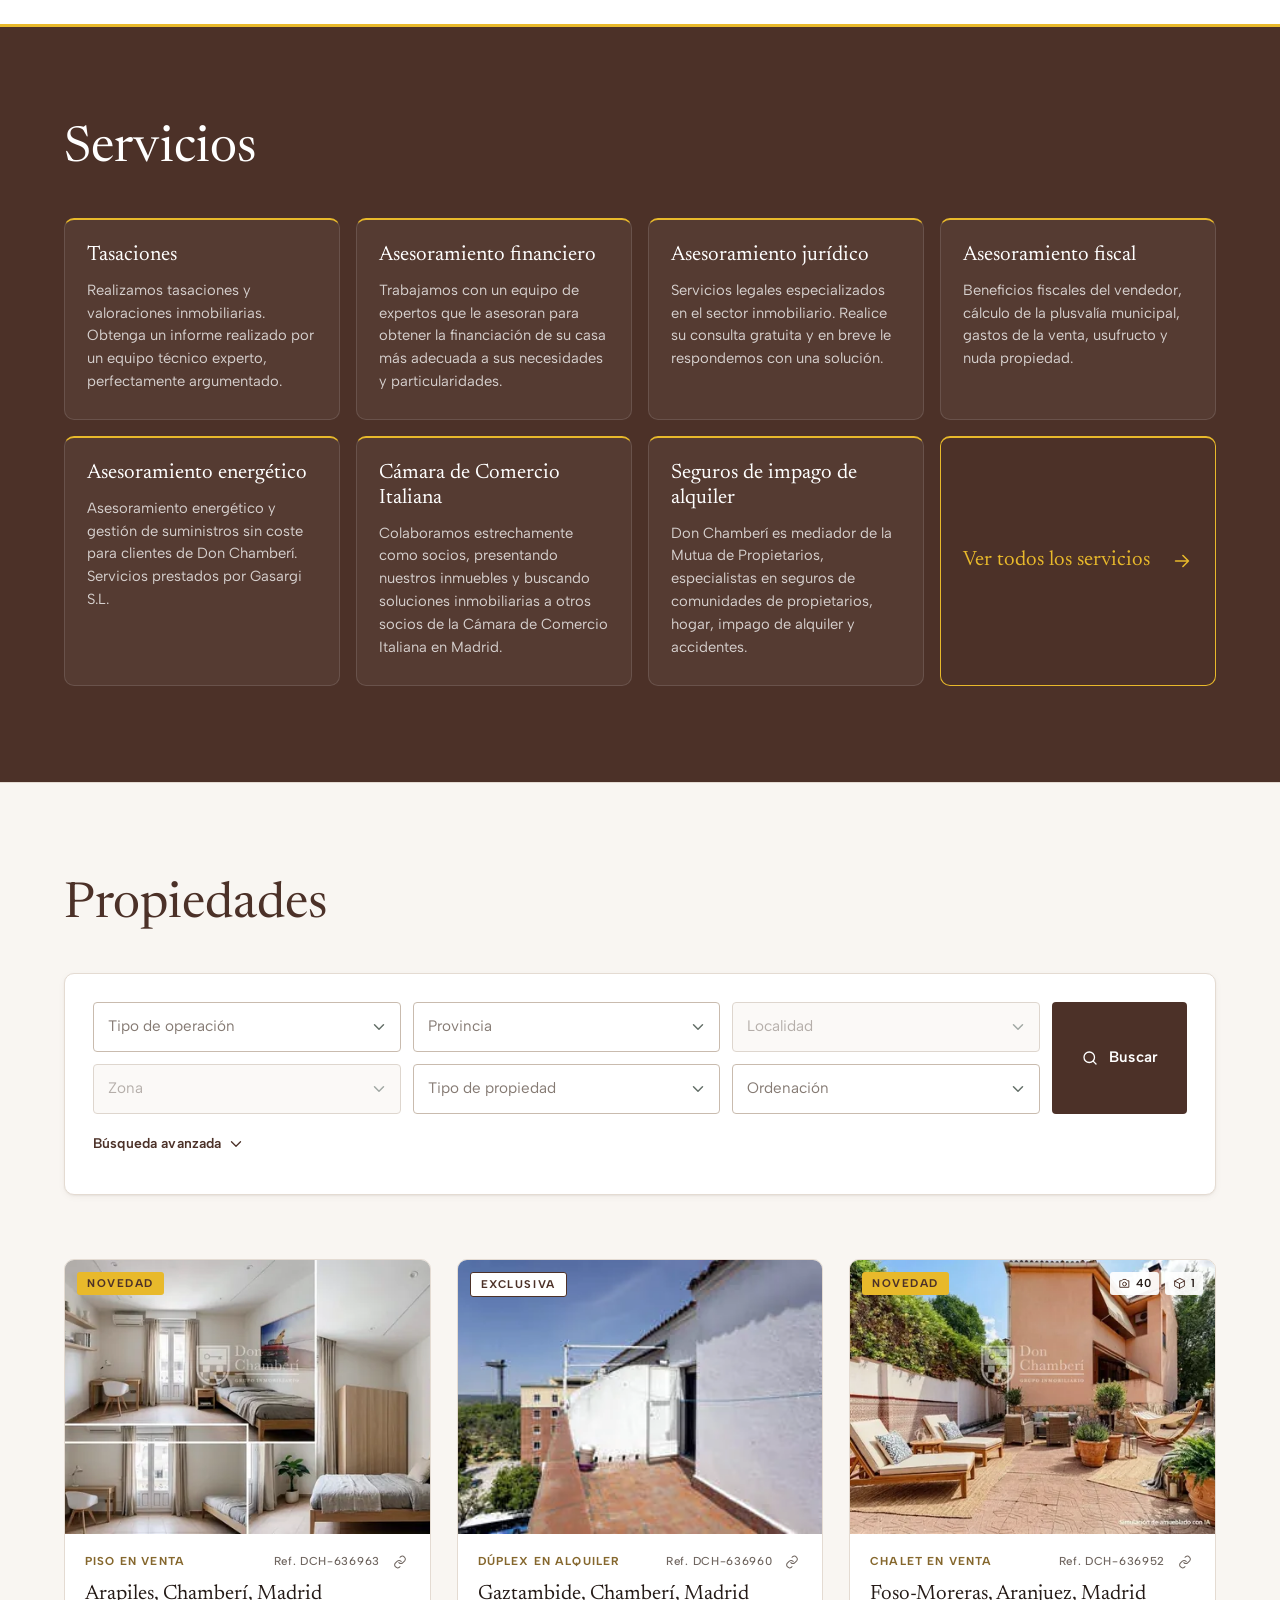
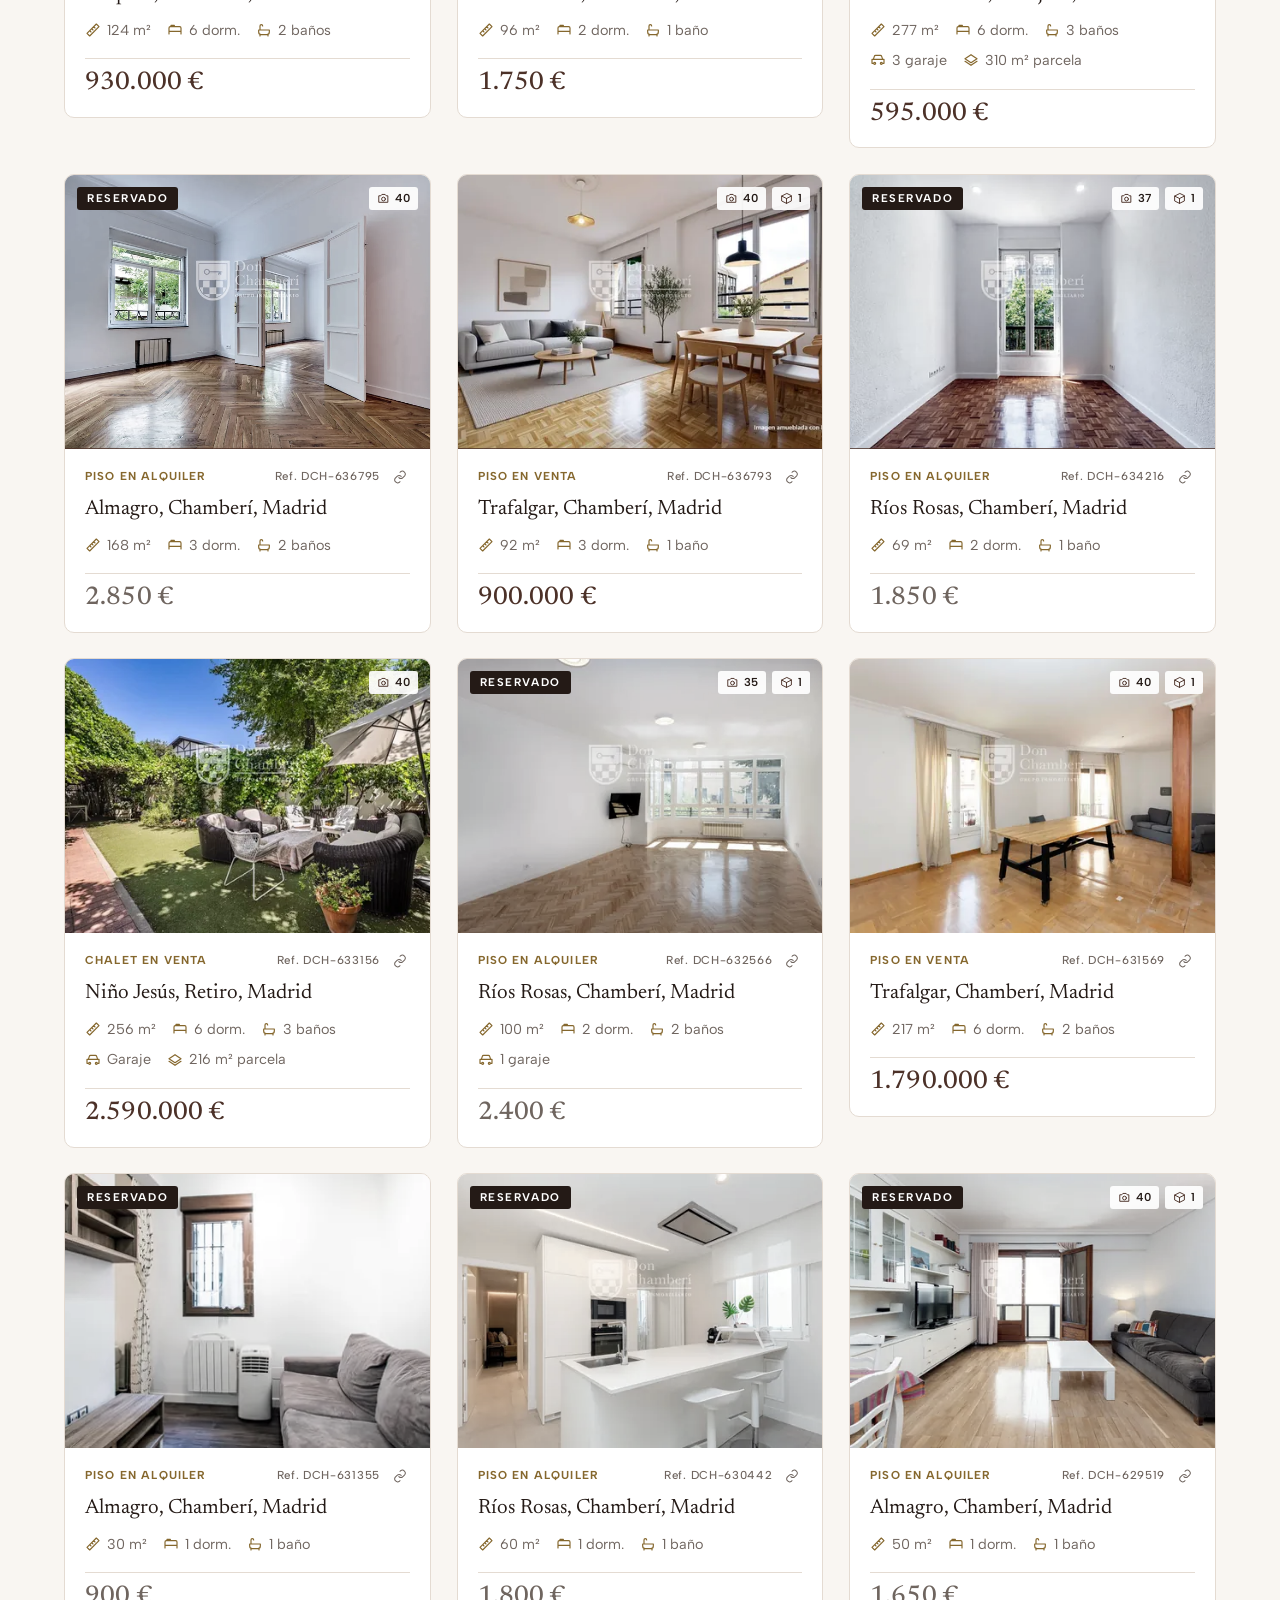
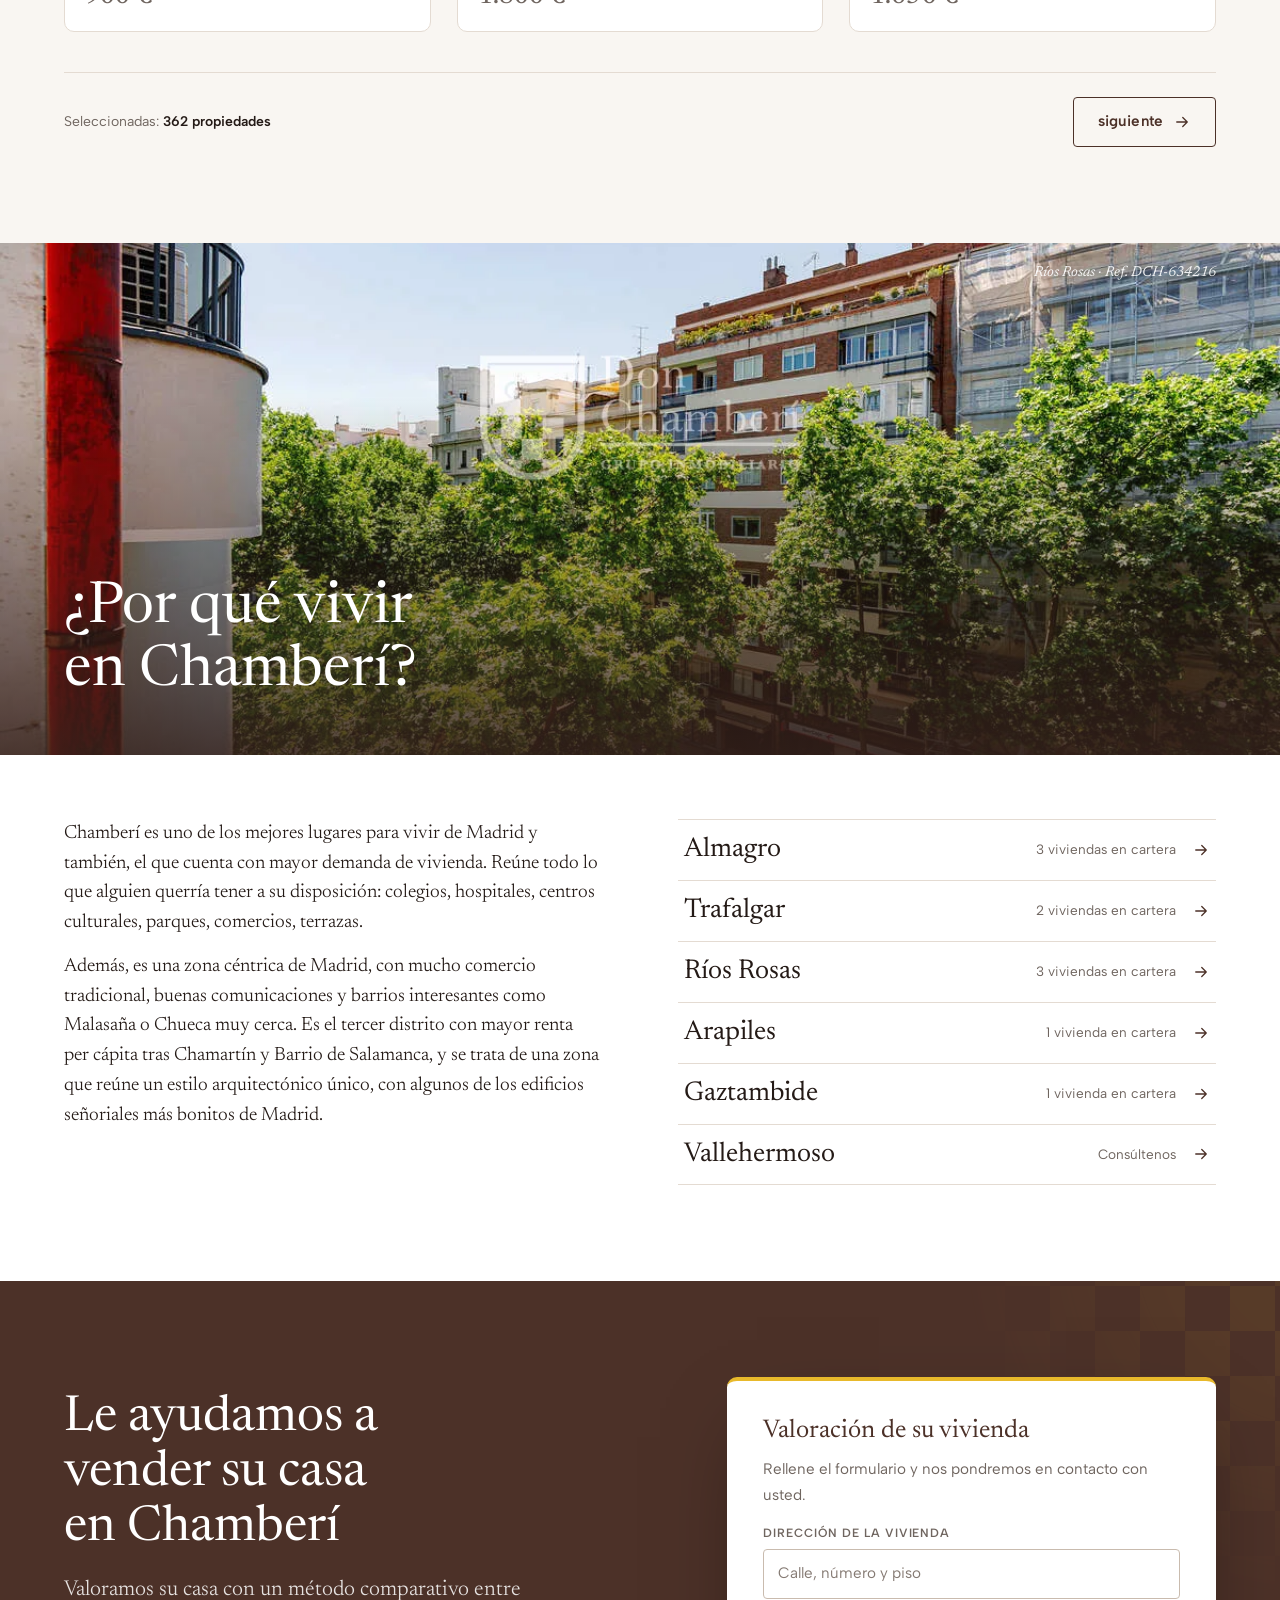
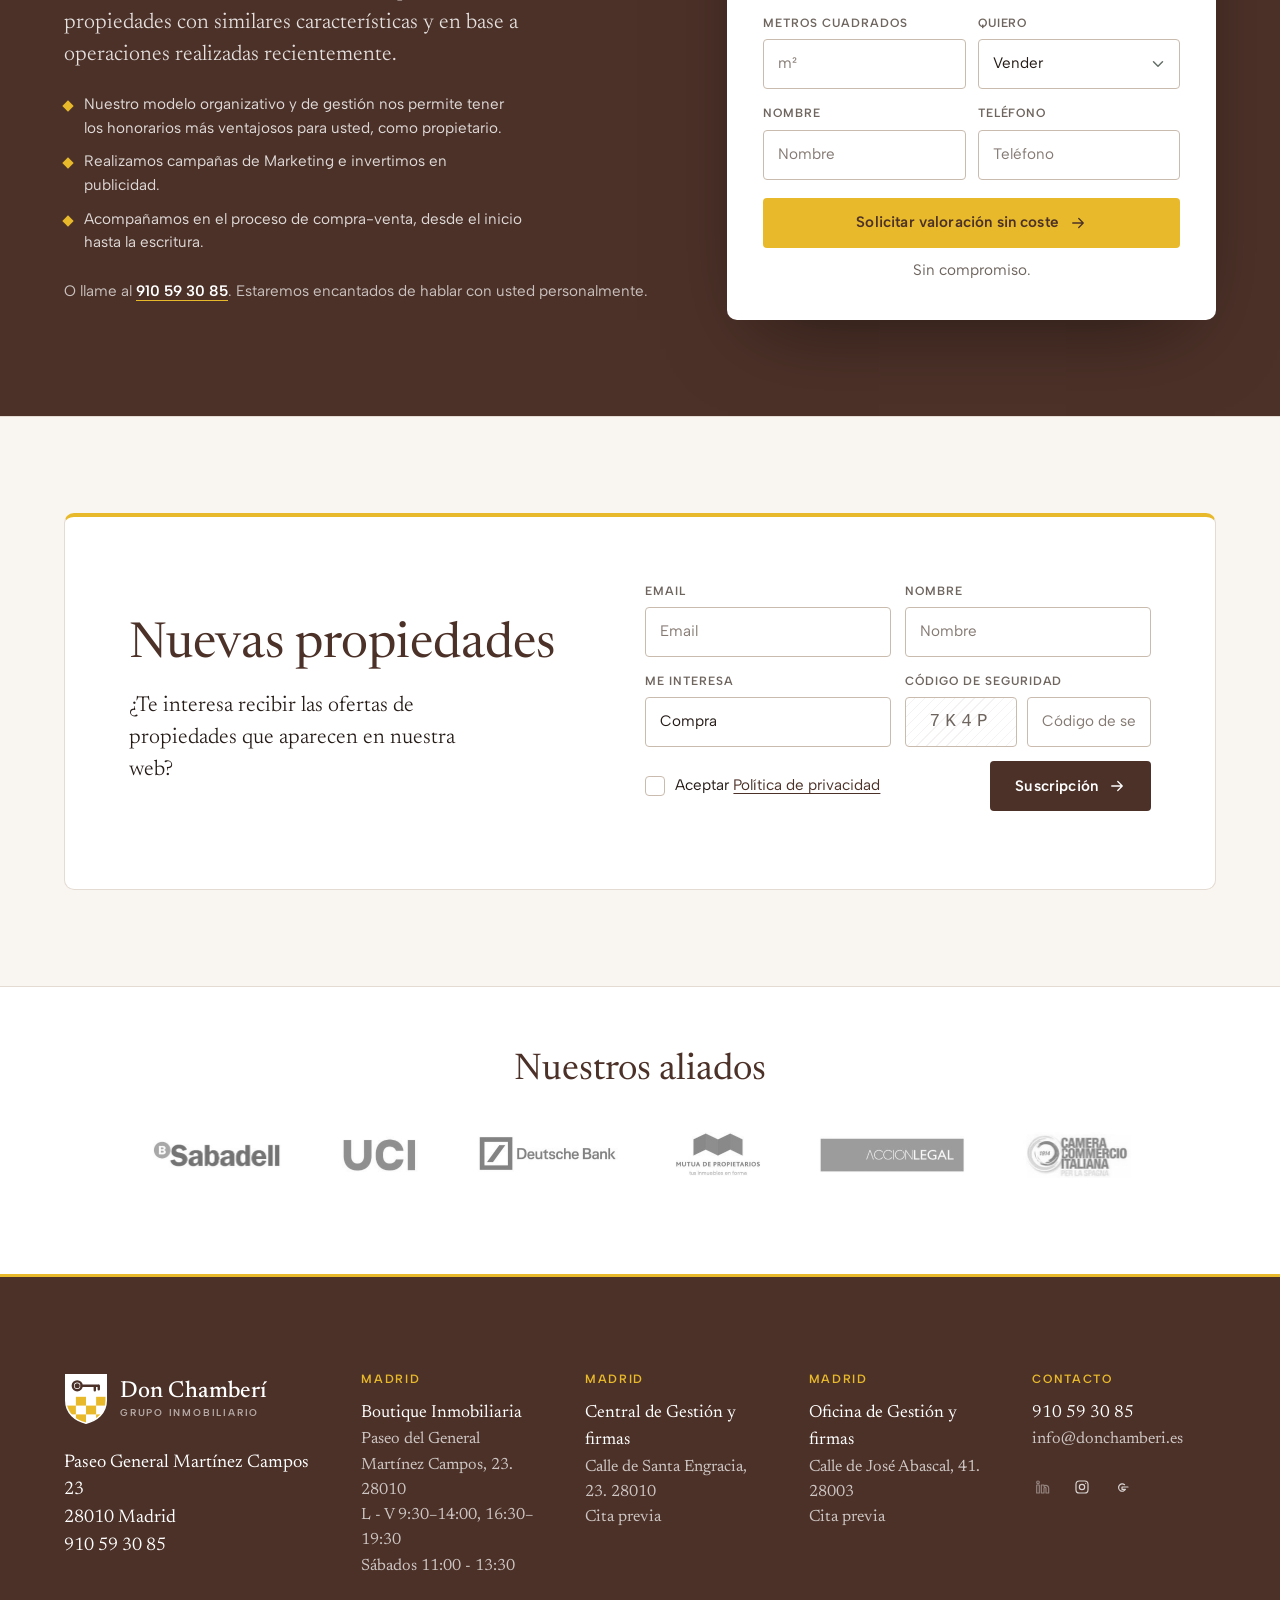
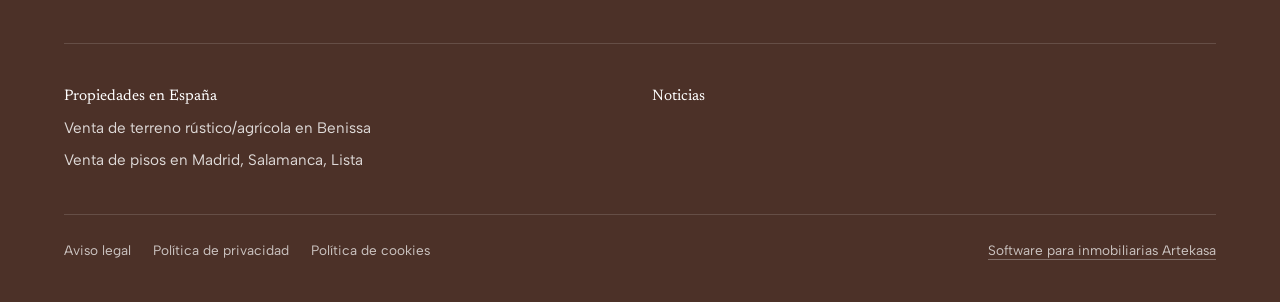
==== commit 091506fa: "deploy: prototipo v8 Co-Authored-By: Claude Fable 5.1 <noreply@anthropic.com>" ====
--- a/index.html
+++ b/index.html
@@ -19,7 +19,7 @@
 <link rel="preload" href="assets/fonts/newsreader-italic.woff2" as="font" type="font/woff2" crossorigin>
 <link rel="preload" href="assets/fonts/albert-sans.woff2" as="font" type="font/woff2" crossorigin>
 <link rel="stylesheet" href="assets/css/global.css?v=8122e5d3">
-<link rel="stylesheet" href="assets/css/home.css?v=84f57f8e">
+<link rel="stylesheet" href="assets/css/home.css?v=46928a3e">
 <link rel="icon" href="data:image/svg+xml,%3Csvg xmlns='http://www.w3.org/2000/svg' viewBox='0 0 100 118'%3E%3Cpath d='M4 4h92v58c0 30-22 46-46 52C26 108 4 92 4 62Z' fill='%234C3128'/%3E%3Cg fill='%23E8B92B'%3E%3Crect x='27' y='54' width='23' height='20'/%3E%3Crect x='73' y='54' width='23' height='20'/%3E%3Crect x='50' y='74' width='23' height='20'/%3E%3Crect x='27' y='94' width='23' height='20'/%3E%3Crect x='73' y='94' width='23' height='20'/%3E%3Crect x='4' y='74' width='23' height='20'/%3E%3C/g%3E%3Cg fill='none' stroke='%23E8B92B' stroke-width='6' stroke-linecap='round'%3E%3Ccircle cx='30' cy='29' r='10'/%3E%3Cpath d='M40 29h38M70 29v10M79 29v8'/%3E%3C/g%3E%3C/svg%3E">
 </head>
 <body>
@@ -205,7 +205,13 @@
      y en el pie (tres oficinas). Foto de su ficha DCH-636795. -->
 <section class="intro" aria-labelledby="titulo-intro">
   <div class="env intro__grid">
-    <div class="intro__texto rv">
+    <figure class="intro__figura rv">
+      <div class="intro__marco">
+        <img src="assets/img/props/636795-1-1200.webp" srcset="assets/img/props/636795-1-480.webp 480w, assets/img/props/636795-1-800.webp 800w, assets/img/props/636795-1-1200.webp 1200w" sizes="(min-width:900px) 40vw, 100vw" width="1200" height="800" alt="Salón exterior con tarima y balcón en una vivienda de Almagro, Chamberí" loading="lazy">
+      </div>
+      <figcaption>Almagro, Chamberí · Ref. DCH-636795</figcaption>
+    </figure>
+    <div class="intro__texto rv" style="--i:1">
       <h2 id="titulo-intro">Atendemos las necesidades únicas de cada hogar y cliente.</h2>
       <p class="intro__lead">Nos enfocamos en atender las demandas individuales de cada hogar y cliente a través de un estudio detallado y personalizado de cada situación</p>
       <p class="intro__p">Somos una agencia inmobiliaria con más de 16 años de experiencia en el sector. Especializados en el barrio de Chamberí, tenemos un perfecto conocimiento del entorno.</p>
@@ -217,12 +223,6 @@
       <p class="intro__valores">Nuestro trabajo está basado en la transparencia, el trato personalizado y la innovación.</p>
       <a class="btn btn--texto intro__cta" href="https://www.inmobiliariadonchamberi.madrid/es/cms/inmobiliaria_chamberi_madrid/">Sobre nosotros <svg class="ic ic--flecha"><use href="#i-flecha"/></svg></a>
     </div>
-    <figure class="intro__figura rv" style="--i:1">
-      <div class="intro__marco">
-        <img src="assets/img/props/636795-1-1200.webp" srcset="assets/img/props/636795-1-480.webp 480w, assets/img/props/636795-1-800.webp 800w, assets/img/props/636795-1-1200.webp 1200w" sizes="(min-width:900px) 40vw, 100vw" width="1200" height="800" alt="Salón exterior con tarima y balcón en una vivienda de Almagro, Chamberí" loading="lazy">
-      </div>
-      <figcaption>Almagro, Chamberí · Ref. DCH-636795</figcaption>
-    </figure>
   </div>
 </section>
 
--- a/assets/css/home.css
+++ b/assets/css/home.css
@@ -61,7 +61,9 @@
    Alineado con el resto de bloques: texto a la izquierda y su foto de Almagro a la derecha. */
 .intro{padding:var(--s6) 0;border-top:1px solid var(--linea)}
 .intro__grid{display:grid;gap:var(--s5);align-items:center}
-@media (min-width:900px){.intro__grid{grid-template-columns:minmax(0,7fr) minmax(0,5fr);gap:clamp(36px,6vw,96px)}}
+@media (min-width:900px){.intro__grid{grid-template-columns:minmax(0,5fr) minmax(0,7fr);gap:clamp(36px,5vw,80px)}}
+/* El texto, desplazado hacia el borde derecho del contenedor: no pegado a la foto */
+@media (min-width:900px){.intro__texto{max-width:600px;margin-left:auto}}
 .intro__texto h2{max-width:16ch;text-wrap:balance}
 .intro__lead{margin-top:22px;font-family:var(--serif);font-size:clamp(1.15rem,1rem + .7vw,1.45rem);line-height:1.5;color:var(--tinta);font-weight:350;max-width:38ch;text-wrap:pretty}
 .intro__p{margin-top:14px;font-size:1rem;line-height:1.7;color:var(--gris);max-width:60ch}
